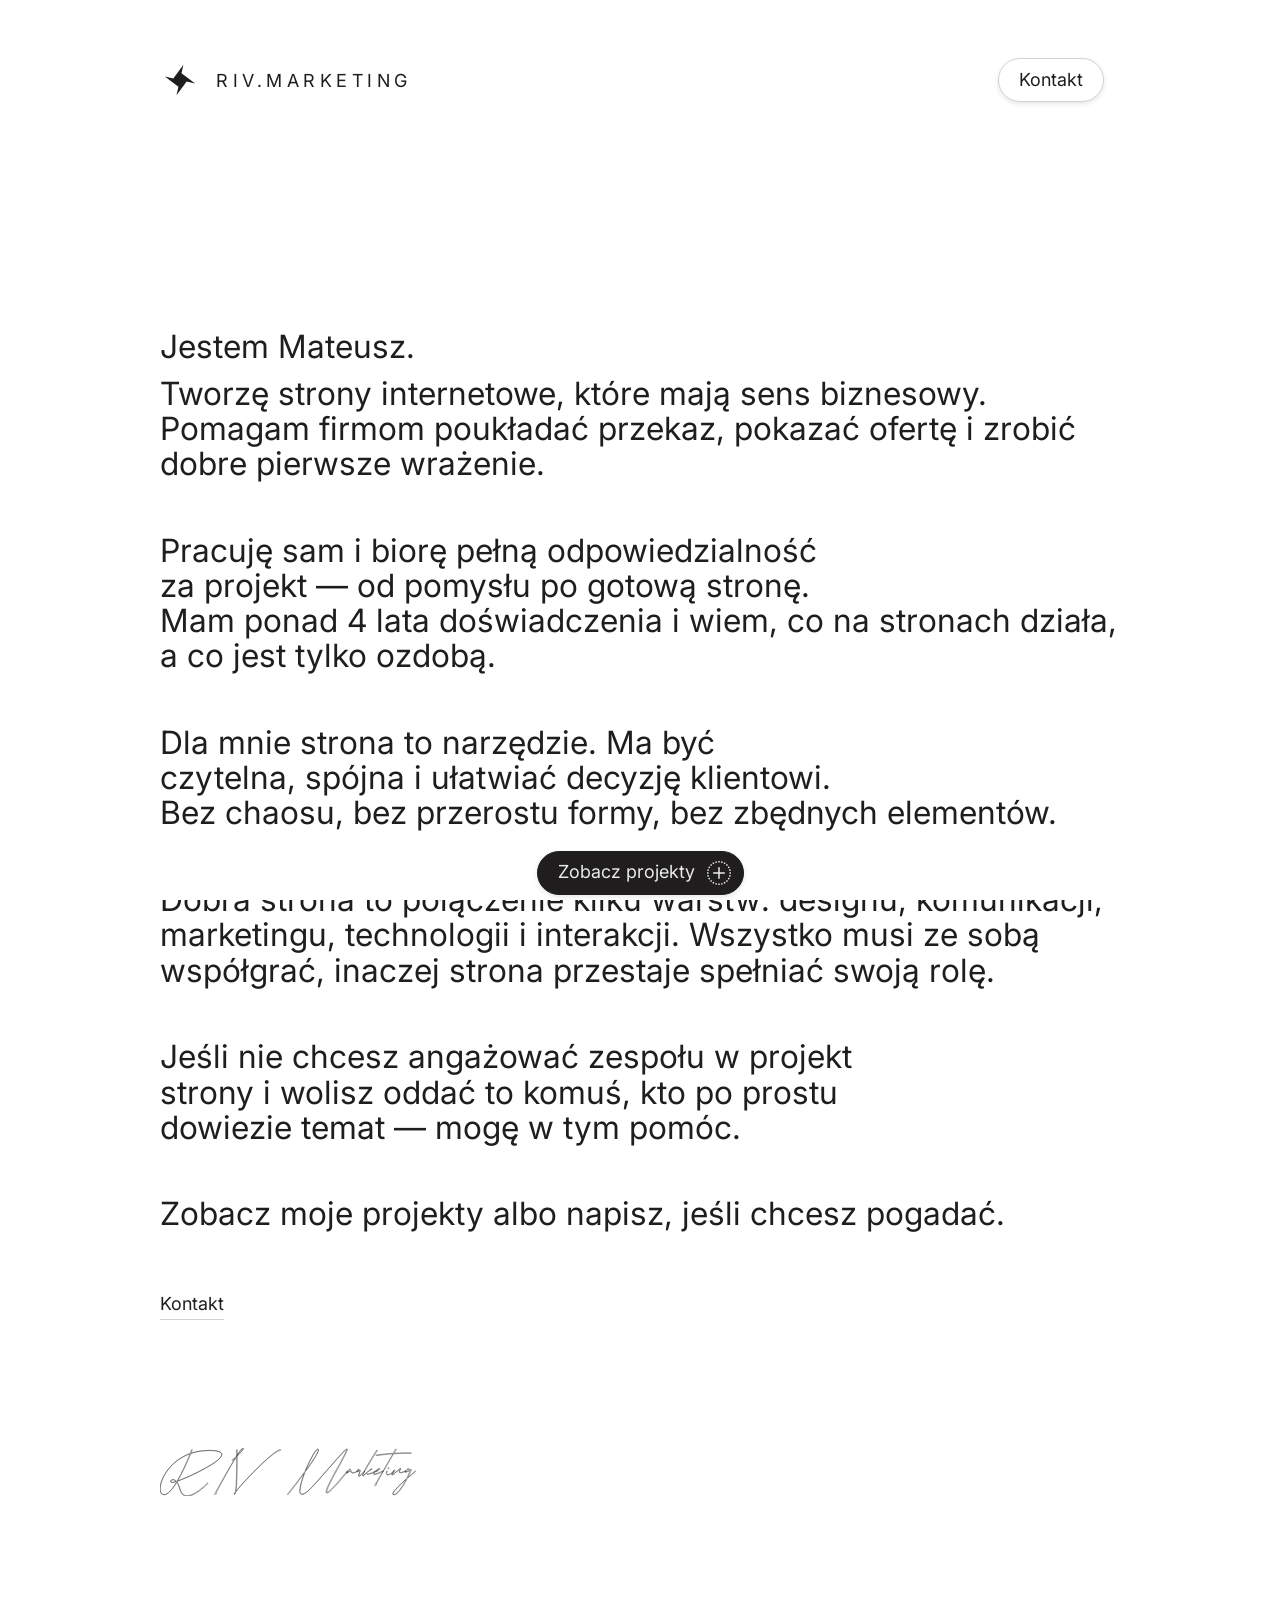
==== index.html @ 11739ca9 "Newriv strona" ====
<!DOCTYPE html><!--  This site was created in Webflow. https://webflow.com  --><!--  Last Published: Thu Jan 22 2026 13:01:47 GMT+0000 (Coordinated Universal Time)  -->
<html data-wf-page="696f571dfbae717b915a9d28" data-wf-site="696f571bfbae717b915a9ca7" lang="pl">
<head>
  <meta charset="utf-8">
  <title>Website Name</title>
  <meta content="Place website meta description here" name="description">
  <meta content="Website Name" property="og:title">
  <meta content="Place website meta description here" property="og:description">
  <meta content="Website Name" property="twitter:title">
  <meta content="Place website meta description here" property="twitter:description">
  <meta property="og:type" content="website">
  <meta content="summary_large_image" name="twitter:card">
  <meta content="width=device-width, initial-scale=1" name="viewport">
  <meta content="Webflow" name="generator">
  <link href="css/normalize.css" rel="stylesheet" type="text/css">
  <link href="css/webflow.css" rel="stylesheet" type="text/css">
  <link href="css/newriv.webflow.css" rel="stylesheet" type="text/css">
  <script type="text/javascript">!function(o,c){var n=c.documentElement,t=" w-mod-";n.className+=t+"js",("ontouchstart"in o||o.DocumentTouch&&c instanceof DocumentTouch)&&(n.className+=t+"touch")}(window,document);</script>
  <link href="images/favicon.png" rel="shortcut icon" type="image/x-icon">
  <link href="images/webclip.png" rel="apple-touch-icon">
  <style>
@font-face {
  font-family: 'Hagiburtonsignature';
  src: url('../fonts/HagiburtonSignature.woff2') format('woff2'),
  font-weight: 400;
  font-style: normal;
}
/* Now your override */
.font-signature {
  font-family: 'Hagiburtonsignature', Arial, sans-serif !important;
  font-size: 4rem !important;
  font-weight: 400 !important;
}
</style>
  <style>
/* === LOGO === */
.button_main_icon_logo {
  width: 0;
  overflow: hidden;
  margin-right: 0;
  opacity: 0;
  transform: translateX(0.5rem) rotate(0deg);
  pointer-events: none;
}
.button_main_icon_logo,
.button_main_icon_plus,
.button_main_icon_logo svg,
.button_main_icon_plus svg {
  pointer-events: none;
}
/* TABLET + MOBILE */
@media (max-width: 1024px) {
  .projects_meta {
    display: none;
  }
}
.projects_meta_desc {
  white-space: pre-line;
}
</style>
</head>
<body>
  <div class="page_wrap">
    <div class="u-position-fixed">
      <div class="w-embed">
        <style>
::before, ::after {
	box-sizing: border-box;
}
.w-embed:before, .w-embed:after,
.w-richtext:before, .w-richtext:after {
	content: unset;
}
html {
	background-color: var(--_theme---background);
}
button {
	background-color: unset;
	padding: unset;
	text-align: inherit;
}
button:not(:disabled) {
	cursor: pointer;
}
video {
	width: 100%;
	object-fit: cover;
}
svg {
	max-width: 100%;
}
@media (prefers-color-scheme: light) {
	option { color: black; }
}
img::selection {
	background: transparent;
}
/* Typography */
body {
	font-smoothing: antialiased;
	-webkit-font-smoothing: antialiased;
}
/* Clear Defaults */
a:not([class]) {
	text-decoration: underline;
}
h1,h2,h3,h4,h5,h6,p,blockquote,label {
	font-family: inherit;
	font-size: inherit;
	font-weight: inherit;
	line-height: inherit;
	letter-spacing: inherit;
	text-transform: inherit;
	text-wrap: inherit;
	margin-top: 0;
	margin-bottom: 0;
}
select:has(option[value=""]:checked) {
	color: color-mix(in lab, currentcolor 60%, transparent)
}
/* Selection Color */
::selection {
	background-color: var(--_theme---selection--background);
	color: var(--_theme---selection--text);
}
/* Margin Trim */
:is(.u-margin-trim,.w-richtext,.u-content-wrapper,[class*="u-container"],[class*="u-layout-column"]) > :not(:not(.w-condition-invisible,.u-cover-absolute,.u-ignore-trim) ~ :not(.w-condition-invisible,.u-cover-absolute,.u-ignore-trim)),
:is(.u-margin-trim,.w-richtext,.u-content-wrapper,[class*="u-container"],[class*="u-layout-column"]) > :not(:not(.w-condition-invisible,.u-cover-absolute,.u-ignore-trim) ~ :not(.w-condition-invisible,.u-cover-absolute,.u-ignore-trim)).u-display-contents > :first-child {
	margin-top: 0;
}
:is(.u-margin-trim,.w-richtext,.u-content-wrapper,[class*="u-container"],[class*="u-layout-column"]) > :not(:has(~ :not(.w-condition-invisible,.u-cover-absolute,.u-ignore-trim))),
:is(.u-margin-trim,.w-richtext,.u-content-wrapper,[class*="u-container"],[class*="u-layout-column"]) > :not(:has(~ :not(.w-condition-invisible,.u-cover-absolute,.u-ignore-trim))).u-display-contents > :last-child {
	margin-bottom: 0;
}
/* Line Height Trim */
:not(.u-text-trim-off) > :is(h1,h2,h3,h4,h5,h6,p):not(.u-text-trim-off,:has([class*="u-text-style-"]))::before,
[class*="u-text-style-"]:not(.u-text-trim-off,:has(h1,h2,h3,h4,h5,h6,p))::before {
	content: "";
	display: table;
	margin-bottom: calc(-0.5lh + var(--_text-style---trim-top));
}
:not(.u-text-trim-off) > :is(h1,h2,h3,h4,h5,h6,p):not(.u-text-trim-off,:has([class*="u-text-style-"]))::after,
[class*="u-text-style-"]:not(.u-text-trim-off,:has(h1,h2,h3,h4,h5,h6,p))::after {
	content: "";
	display: table;
	margin-bottom: calc(-0.5lh + var(--_text-style---trim-bottom));
}
/* Rich Text Links */
.w-richtext a {
	position: relative;
	z-index: 4;
}
/* Line Clamp */
[class*="u-line-clamp"]:not(.w-richtext),
[class*="u-line-clamp"].w-richtext > * {
	display: -webkit-box;
	-webkit-line-clamp: 1;
	-webkit-box-orient: vertical;
	overflow: hidden;
}
[class*="u-line-clamp"].w-richtext > :not(:first-child) { display: none; }
.u-line-clamp-2:not(.w-richtext), .u-line-clamp-2.w-richtext > * { -webkit-line-clamp: 2; }
.u-line-clamp-3:not(.w-richtext), .u-line-clamp-3.w-richtext > * { -webkit-line-clamp: 3; }
.u-line-clamp-4:not(.w-richtext), .u-line-clamp-4.w-richtext > * { -webkit-line-clamp: 4; }
/* Text Max Width */
.u-text > * {
	width: 100%;
	max-width: inherit !important;
  margin-inline: 0 !important;
	margin-top: 0 !important;
}
/* Background Slot Children */
.u-background-slot > * {
	position: absolute;
  top: 0;
  left: 0;
  width: 100%;
  height: 100%;
  aspect-ratio: unset !important;
}
/* Hide */
.u-hide-if-empty:empty,
.u-hide-if-empty:has(> *):not(:has(> :not(.w-condition-invisible))),
.u-hide-if-empty-cms:not(:has(.w-dyn-item)),
[class*="u-layout-column"]:empty {
	display: none !important;
}
/* Focus State */
a, button, :where([tabindex]), input {
	outline-offset: var(--focus--offset-outer);
}
a:focus-visible,
button:focus-visible,
[tabindex]:focus-visible,
input:focus-visible {
	outline-color: var(--_theme---text);
	outline-width: var(--focus--width);
	outline-style: solid;
}
/* Disabled */
[data-button]:has(button:disabled) {
	opacity: 0.5;
  pointer-events: none;
}
/* Global / Clickable Component */
.wf-design-mode .clickable_wrap { z-index: 0; }
.clickable_wrap a[href="#"] { display: none; }
.clickable_wrap a[href="#"] ~ button { display: block; }
/* Number Attributes */
[data-number="-1"]{--number: initial;}[data-number="0"]{--number: 0;}[data-number="1"]{--number:1}[data-number="2"]{--number:2}[data-number="3"]{--number:3}[data-number="4"]{--number:4}[data-number="5"]{--number:5}[data-number="6"]{--number:6}[data-number="7"]{--number:7}[data-number="8"]{--number:8}[data-number="9"]{--number:9}
[data-number="10"]{--number:10}[data-number="11"]{--number:11}[data-number="12"]{--number:12}[data-number="13"]{--number:13}[data-number="14"]{--number:14}[data-number="15"]{--number:15}[data-number="16"]{--number:16}[data-number="17"]{--number:17}[data-number="18"]{--number:18}[data-number="19"]{--number:19}
[data-number="20"]{--number:20}[data-number="21"]{--number:21}[data-number="22"]{--number:22}[data-number="23"]{--number:23}[data-number="24"]{--number:24}[data-number="25"]{--number:25}[data-number="26"]{--number:26}[data-number="27"]{--number:27}[data-number="28"]{--number:28}[data-number="29"]{--number:29}
[data-number="30"]{--number:30}[data-number="31"]{--number:31}[data-number="32"]{--number:32}[data-number="33"]{--number:33}[data-number="34"]{--number:34}[data-number="35"]{--number:35}[data-number="36"]{--number:36}[data-number="37"]{--number:37}[data-number="38"]{--number:38}[data-number="39"]{--number:39}
[data-number="40"]{--number:40}[data-number="41"]{--number:41}[data-number="42"]{--number:42}[data-number="43"]{--number:43}[data-number="44"]{--number:44}[data-number="45"]{--number:45}[data-number="46"]{--number:46}[data-number="47"]{--number:47}[data-number="48"]{--number:48}[data-number="49"]{--number:49}
[data-number="50"]{--number:50}[data-number="51"]{--number:51}[data-number="52"]{--number:52}[data-number="53"]{--number:53}[data-number="54"]{--number:54}[data-number="55"]{--number:55}[data-number="56"]{--number:56}[data-number="57"]{--number:57}[data-number="58"]{--number:58}[data-number="59"]{--number:59}
[data-number="60"]{--number:60}[data-number="61"]{--number:61}[data-number="62"]{--number:62}[data-number="63"]{--number:63}[data-number="64"]{--number:64}[data-number="65"]{--number:65}[data-number="66"]{--number:66}[data-number="67"]{--number:67}[data-number="68"]{--number:68}[data-number="69"]{--number:69}
[data-number="70"]{--number:70}[data-number="71"]{--number:71}[data-number="72"]{--number:72}[data-number="73"]{--number:73}[data-number="74"]{--number:74}[data-number="75"]{--number:75}[data-number="76"]{--number:76}[data-number="77"]{--number:77}[data-number="78"]{--number:78}[data-number="79"]{--number:79}
[data-number="80"]{--number:80}[data-number="81"]{--number:81}[data-number="82"]{--number:82}[data-number="83"]{--number:83}[data-number="84"]{--number:84}[data-number="85"]{--number:85}[data-number="86"]{--number:86}[data-number="87"]{--number:87}[data-number="88"]{--number:88}[data-number="89"]{--number:89}
[data-number="90"]{--number:90}[data-number="91"]{--number:91}[data-number="92"]{--number:92}[data-number="93"]{--number:93}[data-number="94"]{--number:94}[data-number="95"]{--number:95}[data-number="96"]{--number:96}[data-number="97"]{--number:97}[data-number="98"]{--number:98}[data-number="99"]{--number:99}[data-number="100"]{--number:100}
/* State Manager */
[data-state] { --_state---true: 1; --_state---false: 0; }
.is-active,
[data-state~="checked"]:is(:checked, :has(:checked)),
[data-state~="current"]:is(.w--current, :has(.w--current)),
[data-state~="open"]:is(.w--open, :has(.w--open)),
[data-state~="pressed"]:is([aria-pressed="true"], :has([aria-pressed="true"])),
[data-state~="expanded"]:is([aria-expanded="true"], :has([aria-expanded="true"])),
[data-state~="external"]:is([target="_blank"], :has([target="_blank"])) { 
	--_state---true: 0; --_state---false: 1;
}
.wf-design-mode [data-trigger~="preview"],
[data-trigger~="focus"]:is(:focus-visible, :has(:focus-visible)),
[data-trigger~="group"]:has([data-trigger~="focus-other"]:focus-visible, [data-trigger~="focus-other"] :focus-visible)
  [data-trigger~="focus-other"]:not(:focus-visible, :has(:focus-visible)) {
	--_trigger---on: 0; --_trigger---off: 1;
}
@media (hover: hover) {
	[data-trigger~="hover"]:hover,
  [data-trigger~="hover-if-clickable"]:has(.clickable_wrap:not(.w-condition-invisible)):hover,
	[data-trigger~="group"]:has([data-trigger~="hover-other"]:hover) [data-trigger~="hover-other"]:not(:hover) { 
		--_trigger---on: 0; --_trigger---off: 1;
	}
	[data-trigger~="hover-other"]:hover { --_trigger---on: 1 !important; --_trigger---off: 0 !important; }
}
@media (hover: none) {
  [data-trigger~="mobile"] { --_trigger---on: 0; --_trigger---off: 1; }
}
/* Slot Styler */
[data-slot] > .w-dyn-list,
[data-slot] > .w-dyn-list > *,
[data-slot] > .w-dyn-list > * > *,
[data-slot] > .u-display-contents > .w-dyn-list,
[data-slot] > .u-display-contents > .w-dyn-list > *,
[data-slot] > .u-display-contents > .w-dyn-list > * > *,
[data-slot] > .u-display-contents > .u-display-contents > .w-dyn-list,
[data-slot] > .u-display-contents > .u-display-contents > .w-dyn-list > *,
[data-slot] > .u-display-contents > .u-display-contents > .w-dyn-list > * > * {
  display: contents;
}
/* Layout Slot */
.u-layout-column-2:has(> :not(.u-image-wrapper,.u-video,.u-iframe-wapper,.u-overlay)) {
	aspect-ratio: auto;
  border-radius: 0;
  overflow: visible;
}
/* Responsive Styles */
[data-large-columns="1"] { display: flex; }
[data-large-columns="2"] { display: grid; --_column-count---value: 2; }
[data-large-columns="3"] { display: grid; --_column-count---value: 3; }
[data-large-columns="4"] { display: grid; --_column-count---value: 4; }
[data-large-columns="5"] { display: grid; --_column-count---value: 5; }
[data-large-columns="6"] { display: grid; --_column-count---value: 6; }
[data-large-columns="7"] { display: grid; --_column-count---value: 7; }
[data-large-columns="8"] { display: grid; --_column-count---value: 8; }
[data-large-columns="9"] { display: grid; --_column-count---value: 9; }
[data-large-columns="10"] { display: grid; --_column-count---value: 10; }
[data-large-columns="11"] { display: grid; --_column-count---value: 11; }
[data-large-columns="12"] { display: grid; --_column-count---value: 12; }
.slider_offset { --slide-count: var(--lg); --lg: 3; --md: var(--lg); --sm: var(--md); --xs: var(--sm); }
@container (width < 50em) {
  * {
    --_responsive---large: 0;
    --_responsive---medium: 1;
    --flex-medium: flex;
    --none-medium: none;
    --column-medium: column;
    --row-medium: row;
    --start-medium: start;
    --center-medium: center;
    --end-medium: end;
    --relative-medium: relative;
  }
  :not([data-wf--grid--variant*="auto"]) > [data-medium-columns="1"] { display: flex; }
  :not([data-wf--grid--variant*="auto"]) > [data-medium-columns="2"] { display: grid; --_column-count---value: 2; }
  :not([data-wf--grid--variant*="auto"]) > [data-medium-columns="3"] { display: grid; --_column-count---value: 3; }
  :not([data-wf--grid--variant*="auto"]) > [data-medium-columns="4"] { display: grid; --_column-count---value: 4; }
  :not([data-wf--grid--variant*="auto"]) > [data-medium-columns="5"] { display: grid; --_column-count---value: 5; }
  :not([data-wf--grid--variant*="auto"]) > [data-medium-columns="6"] { display: grid; --_column-count---value: 6; }
  :not([data-wf--grid--variant*="auto"]) > [data-medium-columns="7"] { display: grid; --_column-count---value: 7; }
  :not([data-wf--grid--variant*="auto"]) > [data-medium-columns="8"] { display: grid; --_column-count---value: 8; }
  :not([data-wf--grid--variant*="auto"]) > [data-medium-columns="9"] { display: grid; --_column-count---value: 9; }
  :not([data-wf--grid--variant*="auto"]) > [data-medium-columns="10"] { display: grid; --_column-count---value: 10; }
  :not([data-wf--grid--variant*="auto"]) > [data-medium-columns="11"] { display: grid; --_column-count---value: 11; }
  :not([data-wf--grid--variant*="auto"]) > [data-medium-columns="12"] { display: grid; --_column-count---value: 12; }
	.u-order-first-medium { order: -1; }
	.u-order-auto-medium { order: 0; }
	.u-order-last-medium { order: 1; }
	.u-display-contents-medium { display: contents; }
	.u-display-block-medium { display: block; }
	.u-display-grid-medium { display: grid; }
	.u-display-flex-medium { display: flex; }
	.u-display-none-medium { display: none; }
	.u-all-unset-medium { all: unset; }
	.slider_offset { --slide-count: var(--md); }
}
@container (width < 35em) {
  * {
    --_responsive---medium: 0;
    --_responsive---small: 1;
    --flex-small: flex;
    --none-small: none;
    --column-small: column;
    --row-small: row;
    --start-small: start;
    --center-small: center;
    --end-small: end;
		--relative-small: relative;
  }
  :not([data-wf--grid--variant*="auto"]) > [data-small-columns="1"] { display: flex; }
  :not([data-wf--grid--variant*="auto"]) > [data-small-columns="2"] { display: grid; --_column-count---value: 2; }
  :not([data-wf--grid--variant*="auto"]) > [data-small-columns="3"] { display: grid; --_column-count---value: 3; }
  :not([data-wf--grid--variant*="auto"]) > [data-small-columns="4"] { display: grid; --_column-count---value: 4; }
  :not([data-wf--grid--variant*="auto"]) > [data-small-columns="5"] { display: grid; --_column-count---value: 5; }
  :not([data-wf--grid--variant*="auto"]) > [data-small-columns="6"] { display: grid; --_column-count---value: 6; }
  :not([data-wf--grid--variant*="auto"]) > [data-small-columns="7"] { display: grid; --_column-count---value: 7; }
  :not([data-wf--grid--variant*="auto"]) > [data-small-columns="8"] { display: grid; --_column-count---value: 8; }
  :not([data-wf--grid--variant*="auto"]) > [data-small-columns="9"] { display: grid; --_column-count---value: 9; }
  :not([data-wf--grid--variant*="auto"]) > [data-small-columns="10"] { display: grid; --_column-count---value: 10; }
  :not([data-wf--grid--variant*="auto"]) > [data-small-columns="11"] { display: grid; --_column-count---value: 11; }
  :not([data-wf--grid--variant*="auto"]) > [data-small-columns="12"] { display: grid; --_column-count---value: 12; }
	.u-order-first-small { order: -1; }
	.u-order-auto-small { order: 0; }
	.u-order-last-small { order: 1; }
	.u-display-contents-small { display: contents; }
	.u-display-block-small { display: block; }
	.u-display-grid-small { display: grid; }
	.u-display-flex-small { display: flex; }
	.u-display-none-small { display: none; }
	.u-all-unset-small { all: unset; }
	.slider_offset { --slide-count: var(--sm); }
}
@container (width < 20em) {
  * {
    --_responsive---small: 0;
    --_responsive---xsmall: 1;
    --flex-xsmall: flex;
    --none-xsmall: none;
    --column-xsmall: column;
    --row-xsmall: row;
    --start-xsmall: start;
    --center-xsmall: center;
    --end-xsmall: end;
		--relative-xsmall: relative;
  }
  :not([data-wf--grid--variant*="auto"]) > [data-xsmall-columns="1"] { display: flex; }
  :not([data-wf--grid--variant*="auto"]) > [data-xsmall-columns="2"] { display: grid; --_column-count---value: 2; }
  :not([data-wf--grid--variant*="auto"]) > [data-xsmall-columns="3"] { display: grid; --_column-count---value: 3; }
  :not([data-wf--grid--variant*="auto"]) > [data-xsmall-columns="4"] { display: grid; --_column-count---value: 4; }
  :not([data-wf--grid--variant*="auto"]) > [data-xsmall-columns="5"] { display: grid; --_column-count---value: 5; }
  :not([data-wf--grid--variant*="auto"]) > [data-xsmall-columns="6"] { display: grid; --_column-count---value: 6; }
  :not([data-wf--grid--variant*="auto"]) > [data-xsmall-columns="7"] { display: grid; --_column-count---value: 7; }
  :not([data-wf--grid--variant*="auto"]) > [data-xsmall-columns="8"] { display: grid; --_column-count---value: 8; }
  :not([data-wf--grid--variant*="auto"]) > [data-xsmall-columns="9"] { display: grid; --_column-count---value: 9; }
  :not([data-wf--grid--variant*="auto"]) > [data-xsmall-columns="10"] { display: grid; --_column-count---value: 10; }
  :not([data-wf--grid--variant*="auto"]) > [data-xsmall-columns="11"] { display: grid; --_column-count---value: 11; }
  :not([data-wf--grid--variant*="auto"]) > [data-xsmall-columns="12"] { display: grid; --_column-count---value: 12; }
	.u-order-first-xsmall { order: -1; }
	.u-order-auto-xsmall { order: 0; }
	.u-order-last-xsmall { order: 1; }
	.u-display-contents-xsmall { display: contents; }
	.u-display-block-xsmall { display: block; }
	.u-display-grid-xsmall { display: grid; }
	.u-display-flex-xsmall { display: flex; }
	.u-display-none-xsmall { display: none; }
	.u-all-unset-xsmall { all: unset; }
	.slider_offset { --slide-count: var(--xs); }
}
</style>
      </div>
    </div>
    <div class="guide_wrap">
      <div class="w-embed">
        <style>
html.wf-design-mode .guide_wrap {
	display: block;
}
.guide_layout {
	counter-reset: gridguides;
}
.guide_layout > div::before {
  counter-increment: gridguides;
  content: counter(gridguides);
}
</style>
      </div>
      <div data-padding-bottom="none" data-padding-top="none" class="guide_contain u-container">
        <div class="guide_layout">
          <div class="guide_column"></div>
          <div class="guide_column"></div>
          <div class="guide_column"></div>
          <div class="guide_column"></div>
          <div class="guide_column"></div>
          <div class="guide_column"></div>
          <div class="guide_column"></div>
          <div class="guide_column"></div>
          <div class="guide_column"></div>
          <div class="guide_column"></div>
          <div class="guide_column"></div>
          <div class="guide_column"></div>
          <div class="guide_column"></div>
          <div class="guide_column"></div>
          <div class="guide_column"></div>
          <div class="guide_column"></div>
          <div class="guide_column"></div>
          <div class="guide_column"></div>
          <div class="guide_column"></div>
          <div class="guide_column"></div>
          <div class="guide_column"></div>
          <div class="guide_column"></div>
          <div class="guide_column"></div>
          <div class="guide_column"></div>
        </div>
      </div>
    </div>
    <div data-wf--nav--nav-position="default" class="nav_component">
      <div class="u-embed-css w-embed">
        <style>
:root {
	--nav--menu-open-duration: 400ms;
	--nav--menu-close-duration: 400ms;
	--nav--dropdown-open-duration: 400ms;
	--nav--dropdown-close-duration: 400ms;
}
body:has(.nav_component .w-nav-button.w--open):not(:has(.nav_desktop_wrap:not(.w-condition-invisible))) { overflow: hidden; }
/* on smaller screens */
@media (width < 65em) {
	/* disable scroll when mobile menu is open */
	body:has(.nav_component .w-nav-button.w--open) { overflow: hidden; }
}
/* on larger screens */
@container (min-width: 65em) {
	/* show desktop nav & dropdown backdrop */
	.nav_desktop_wrap, .nav_dropdown_backdrop { display: block; }
	/* hide mobile nav & mobile menu backdrop */
	.nav_desktop_wrap:not(.w-condition-invisible) ~ .nav_mobile_wrap, .nav_desktop_wrap:not(.w-condition-invisible) ~ .nav_menu_backdrop { display: none; }
}
/* dropdown list: initial state */
html:not(.wf-design-mode) .nav_dropdown_component > .w-dropdown-list {
	/* removes display none to enable css transitions */
	display: grid !important;
	grid-template-columns: minmax(0, 1fr);
	/* sets list to 0 height by default */
	grid-template-rows: 0fr;
	transition: grid-template-rows var(--nav--dropdown-close-duration);
	/* makes list content not focusable when closed */
	visibility: hidden;
	opacity: 0;
}
/* makes list content focusable when opened */
html:not(.wf-design-mode) .nav_dropdown_component > .w-dropdown-list.w--open {
	visibility: visible;
	opacity: 1;
}
/* sets list child to overflow hidden to enable css height transition */
.nav_dropdown_component > .w-dropdown-list > * {
	overflow: hidden;
}
/* set open state of dropdown list */
.nav_dropdown_component:has(> .w-dropdown-toggle[aria-expanded="true"]) > .w-dropdown-list {
	--nav--dropdown-close-duration: var(--nav--dropdown-open-duration);
	grid-template-rows: 1fr;
}
/* on desktop, delay dropdown opening if another dropdown is open */
.nav_desktop_wrap:has(.nav_dropdown_component > .w-dropdown-toggle.w--open[aria-expanded="false"]) .nav_dropdown_component:has(> .w--open[aria-expanded="true"]) > .w-dropdown-list {
	transition-delay: var(--nav--dropdown-close-duration);
}
/* reveal dropdown backdrop when dropdown open */
.nav_dropdown_backdrop {
	transition: opacity var(--nav--dropdown-close-duration);
}
body:has(.nav_dropdown_component > [aria-expanded="true"]) .nav_dropdown_backdrop {
	opacity: 1;
}
/* reveal mobile menu backdrop on menu open */
.nav_menu_backdrop {
	transition: opacity var(--nav--menu-close-duration);
}
.nav_component:has(.w-nav-button.w--open) .nav_menu_backdrop {
	opacity: 1;
}
/* menu animations */
@keyframes menuOpen {
 from { clip-path: polygon(0 0, 100% 0, 100% 0, 0 0); }
 to { clip-path: polygon(0 0, 100% 0, 100% 100%, 0 100%); }
}
@keyframes menuClose {
 from { clip-path: polygon(0 0, 100% 0, 100% 100%, 0 100%); }
 to { clip-path: polygon(0 0, 100% 0, 100% 0, 0 0); }
}
/* menu open */
.nav_component:has(.w-nav-button.w--open) .w-nav-menu {
	animation: menuOpen var(--nav--menu-open-duration) ease-in-out forwards;
}
/* menu close */
.nav_component:has(.w-nav-button:not(.w--open)) .w-nav-menu {
	animation: menuClose var(--nav--menu-close-duration) ease-in-out forwards;
}
/* position overflow to top of screen */
.nav_component .w-nav-overlay {
 top: 0;
 min-height: 100vh;
}
/* open dropdown on mobile */
.nav_mobile_wrap [data-open-on-mobile] > .w-dropdown-toggle {
	display: none;
}
.nav_mobile_wrap [data-open-on-mobile] > .w-dropdown-list {
	visibility: visible !important;
	opacity: 1 !important;
	display: block !important;
	grid-template-rows: 1fr !important;
}
/* nav banner */
html:has(.nav_banner_wrap:not(.w-condition-invisible)):not(.hide-nav-banner) {
	--nav--height-total: calc(var(--nav--banner-height) + var(--nav--height) + var(--nav--spacing-outer-vertical));
}
.hide-nav-banner .nav_banner_wrap {
	display: none;
}
.wf-design-mode .nav_mobile_menu_wrap {
	width: 100%;
}
</style>
      </div>
      <a href="#main" class="nav_skip_wrap w-inline-block">
        <div class="nav_skip_text u-text-style-small">Skip to main content</div>
      </a>
      <header class="nav_desktop_wrap">
        <div class="nav_desktop_contain">
          <div class="nav_desktop_layout">
            <a href="#" aria-label="Powrót" class="nav_logo_link w-inline-block"><svg data-w-id="e863807f-f4c3-430c-9f51-9e058714aac3" xmlns="http://www.w3.org/2000/svg" width="100%" viewbox="0 0 184 184" fill="none" class="nav_logo_svg">
                <path d="M75.9236 161.592L84.8594 122.528L22.1583 75.9235L61.222 84.8594L107.82 22.1566L98.8837 61.2203L161.594 107.82L122.53 98.8837L75.9236 161.592Z" fill="currentColor"></path>
              </svg>
              <div class="logo_text">RIV.MARKETING</div>
            </a>
            <nav aria-label="Main" data-wf--menu--variant="desktop" class="nav_links_component w-variant-23049969-09ac-2789-520b-3c6ae895bbc6">
              <ul role="list" class="nav_actions_wrap w-variant-23049969-09ac-2789-520b-3c6ae895bbc6 w-list-unstyled">
                <li class="nav_buttons_item is-main w-variant-23049969-09ac-2789-520b-3c6ae895bbc6">
                  <div data-wf--button-main--variant="secondary" data-modal-trigger="modal-2" class="button_main_wrap" data-button=" " data-trigger="hover focus">
                    <div class="clickable_wrap u-cover-absolute">
                      <a target="" href="#" class="clickable_link w-inline-block"><span class="clickable_text u-sr-only">Kontakt</span></a><button type="button" class="clickable_btn"><span class="clickable_text u-sr-only">Kontakt</span></button>
                    </div>
                    <div class="button_main_element w-variant-e85564cd-af30-a478-692b-71732aefb3ab">
                      <div aria-hidden="true" class="button_main_text u-text-style-main">Kontakt</div>
                      <div class="button_main_icon u-hide-if-empty"></div>
                      <div class="button_main_line"></div>
                    </div>
                  </div>
                </li>
              </ul>
            </nav>
          </div>
        </div>
      </header>
      <div data-animation="default" data-collapse="all" data-duration="400" data-easing="ease" data-easing2="ease" role="banner" class="nav_mobile_wrap w-nav">
        <div class="nav_mobile_contain">
          <div class="nav_mobile_layout">
            <a href="#" aria-label="Powrót" class="nav_logo_link w-inline-block"><svg data-w-id="937d3a45-4bfb-2e18-47a1-12429ad0d137" xmlns="http://www.w3.org/2000/svg" width="100%" viewbox="0 0 184 184" fill="none" class="nav_logo_svg">
                <path d="M75.9236 161.592L84.8594 122.528L22.1583 75.9235L61.222 84.8594L107.82 22.1566L98.8837 61.2203L161.594 107.82L122.53 98.8837L75.9236 161.592Z" fill="currentColor"></path>
              </svg>
              <div class="logo_text">RIV.MARKETING</div>
            </a>
          </div>
        </div>
      </div>
      <div class="nav_dropdown_backdrop"></div>
      <div class="nav_menu_backdrop"></div>
      <div class="u-embed-js w-embed w-script">
        <script>
if (sessionStorage.getItem("hide-nav-banner") === "true") {
  document.documentElement.classList.add("hide-nav-banner");
}
document.addEventListener("DOMContentLoaded", function () {
  document.querySelectorAll(".nav_banner_close_wrap").forEach((button) => {
    button.addEventListener("click", function () {
      sessionStorage.setItem("hide-nav-banner", "true");
      document.documentElement.classList.add("hide-nav-banner");
    });
  });
  document.querySelectorAll(".nav_skip_wrap").forEach(function (link) {
    const target = document.querySelector("main");
    if (!target) return;
    link.addEventListener("click", function () {
      target.setAttribute("tabindex", "-1");
      target.focus();
    });
  });
});
</script>
      </div>
    </div>
    <main id="main" class="page_main">
      <div class="nav_bottom_wrap">
        <div class="nav_bottom_contain u-container">
          <div class="u-button-wrapper" style="">
            <div class="u-display-contents">
              <div data-wf--button---modal--variant="primary" data-modal-trigger="modal-1" class="button_main_wrap" data-button=" " data-trigger="hover focus">
                <div class="clickable_wrap u-cover-absolute">
                  <a target="" href="#" class="clickable_link w-inline-block"><span class="clickable_text u-sr-only">Zobacz projekty</span></a><button type="button" class="clickable_btn"><span class="clickable_text u-sr-only">Zobacz projekty</span></button>
                </div>
                <div data-project-button="container" data-toggle-button="" class="button_main_element">
                  <div class="button_main_icon_logo"><svg xmlns="http://www.w3.org/2000/svg" width="100%" viewbox="0 0 32 32" fill="none" class="u-svg">
                      <path d="M12.5963 31.7619L14.5955 23.0227L0.568042 12.5963L9.30731 14.5955L19.7321 0.567685L17.733 9.30696L31.7623 19.7321L23.0231 17.733L12.5963 31.7619Z" fill="currentColor"></path>
                    </svg></div>
                  <div data-default-text="Zamknij projekty" aria-hidden="true" data-project-button="" class="button_main_text u-text-style-main">Zobacz projekty</div>
                  <div class="button_main_icon_plus u-hide-if-empty"><svg xmlns="http://www.w3.org/2000/svg" width="100%" viewbox="0 0 800 800" fill="none" class="u-svg">
                      <g clip-path="url(#clip0_2391_729)">
                        <path d="M399.994 0C391.194 0 382.494 0.3 373.844 0.85L377.044 50.75C392.328 49.7622 407.66 49.7622 422.944 50.75L426.144 0.85C417.438 0.285561 408.717 0.0020806 399.994 0ZM321.994 7.6C304.694 11.05 287.794 15.6 271.394 21.1L287.444 68.5C301.794 63.6 316.544 59.65 331.644 56.65L321.994 7.65V7.6ZM528.594 21.15C512.059 15.5442 495.172 11.0344 478.044 7.65L468.344 56.65C483.444 59.65 498.194 63.65 512.544 68.5L528.594 21.15ZM622.244 67.4C607.732 57.6872 592.599 48.9352 576.944 41.2L554.794 86C568.544 92.8 581.794 100.5 594.444 108.95L622.244 67.4ZM222.994 41.2C207.294 48.95 192.194 57.7 177.744 67.4L205.544 108.9C218.252 100.418 231.496 92.7685 245.194 86L222.994 41.2ZM136.244 99.25C123.144 110.75 110.744 123.15 99.2437 136.25L136.844 169.25C146.944 157.75 157.744 146.95 169.244 136.85L136.244 99.25ZM700.744 136.25C689.225 123.128 676.866 110.769 663.744 99.25L630.744 136.85C642.244 146.95 653.094 157.75 663.144 169.25L700.744 136.25ZM758.794 223C751.059 207.36 742.307 192.244 732.594 177.75L691.094 205.55C699.544 218.2 707.194 231.45 713.994 245.2L758.794 223ZM67.3937 177.75C57.6937 192.2 48.8938 207.3 41.1938 223.05L85.9937 245.2C92.7937 231.45 100.494 218.2 108.944 205.55L67.3937 177.75ZM21.1438 271.4C15.5378 287.935 11.028 304.822 7.64375 321.95L56.6437 331.65C59.6437 316.55 63.6437 301.8 68.4937 287.45L21.1438 271.4ZM792.394 322C789.012 304.855 784.502 287.951 778.894 271.4L731.494 287.45C736.394 301.8 740.344 316.55 743.344 331.65L792.344 321.95L792.394 322ZM0.84375 373.85C-0.28125 391.265 -0.28125 408.735 0.84375 426.15L50.7437 422.95C49.756 407.666 49.756 392.334 50.7437 377.05L0.84375 373.85ZM799.994 400C799.992 391.276 799.709 382.555 799.144 373.85L749.244 377.05C750.232 392.334 750.232 407.666 749.244 422.95L799.144 426.15C799.709 417.445 799.992 408.724 799.994 400ZM7.59375 478C11.0437 495.3 15.5938 512.2 21.0938 528.6L68.4937 512.55C63.5761 498.093 59.6175 483.328 56.6437 468.35L7.64375 478.05L7.59375 478ZM778.844 528.6C784.444 512.2 788.944 495.3 792.344 478.05L743.344 468.35C740.344 483.45 736.344 498.2 731.494 512.55L778.844 528.6ZM41.1938 577C48.9308 592.639 57.6829 607.754 67.3937 622.25L108.894 594.45C100.403 581.747 92.7533 568.502 85.9937 554.8L41.1938 576.95V577ZM732.594 622.25C742.294 607.8 751.094 592.7 758.794 576.95L713.994 554.8C707.194 568.55 699.494 581.8 691.044 594.45L732.594 622.25ZM99.2437 663.75C110.744 676.85 123.144 689.25 136.244 700.75L169.244 663.15C157.752 653.064 146.929 642.242 136.844 630.75L99.2437 663.75ZM663.744 700.75C676.844 689.25 689.244 676.85 700.744 663.75L663.144 630.75C653.094 642.25 642.244 653.1 630.744 663.15L663.744 700.75ZM576.994 758.8C592.694 751.05 607.794 742.3 622.244 732.6L594.444 691.1C581.736 699.582 568.491 707.232 554.794 714L576.944 758.8H576.994ZM177.744 732.6C192.194 742.3 207.294 751.1 223.044 758.8L245.194 714C231.49 707.224 218.245 699.558 205.544 691.05L177.744 732.6ZM271.394 778.85C287.794 784.45 304.694 788.95 321.944 792.35L331.644 743.35C316.666 740.375 301.901 736.416 287.444 731.5L271.394 778.85ZM477.994 792.4C495.139 789.018 512.042 784.508 528.594 778.9L512.544 731.5C498.087 736.416 483.321 740.375 468.344 743.35L478.044 792.35L477.994 792.4ZM373.844 799.15C391.259 800.277 408.729 800.277 426.144 799.15L422.944 749.25C407.66 750.239 392.328 750.239 377.044 749.25L373.844 799.15ZM424.994 225C424.994 218.37 422.36 212.011 417.671 207.322C412.983 202.634 406.624 200 399.994 200C393.363 200 387.004 202.634 382.316 207.322C377.628 212.011 374.994 218.37 374.994 225V375H224.994C218.363 375 212.004 377.634 207.316 382.322C202.628 387.011 199.994 393.37 199.994 400C199.994 406.63 202.628 412.989 207.316 417.678C212.004 422.366 218.363 425 224.994 425H374.994V575C374.994 581.63 377.628 587.989 382.316 592.678C387.004 597.366 393.363 600 399.994 600C406.624 600 412.983 597.366 417.671 592.678C422.36 587.989 424.994 581.63 424.994 575V425H574.994C581.624 425 587.983 422.366 592.671 417.678C597.36 412.989 599.994 406.63 599.994 400C599.994 393.37 597.36 387.011 592.671 382.322C587.983 377.634 581.624 375 574.994 375H424.994V225Z" fill="currentColor"></path>
                      </g>
                    </svg></div>
                  <div class="button_main_line"></div>
                </div>
              </div>
            </div>
          </div>
        </div>
      </div>
      <section data-wf--section--variant="inherit" class="u-section" style="">
        <div data-wf--spacer--variant="page-top" class="u-section-spacer w-variant-e359d2da-de19-6775-b122-3e06f925f39e u-ignore-trim"></div>
        <div class="u-container  ">
          <div data-wf--layout--variant="stack" class="u-layout-wrapper" data-project-id="">
            <div class="u-layout">
              <div class="u-layout-column-1  ">
                <div data-number="49" data-wf--typography-paragraph--variant="h4" class="u-text w-variant-93e8af18-8413-e3ac-0442-72629401a3db u-rich-text w-richtext u-margin-bottom-8">
                  <p>Jestem Mateusz.</p>
                  <p>Tworzę strony internetowe, które mają sens biznesowy.<br>Pomagam firmom poukładać przekaz, pokazać ofertę i zrobić dobre pierwsze wrażenie.</p>
                </div>
                <div data-number="49" data-wf--typography-paragraph--variant="h4" class="u-text w-variant-93e8af18-8413-e3ac-0442-72629401a3db u-rich-text w-richtext u-margin-bottom-8">
                  <p>Pracuję sam i biorę pełną odpowiedzialność za projekt — od pomysłu po gotową stronę.<br>Mam ponad 4 lata doświadczenia i wiem, co na stronach działa, a co jest tylko ozdobą.</p>
                </div>
                <div data-number="49" data-wf--typography-paragraph--variant="h4" class="u-text w-variant-93e8af18-8413-e3ac-0442-72629401a3db u-rich-text w-richtext u-margin-bottom-8">
                  <p>Dla mnie strona to narzędzie. Ma być czytelna, spójna i ułatwiać decyzję klientowi.<br>Bez chaosu, bez przerostu formy, bez zbędnych elementów.</p>
                </div>
                <div data-number="49" data-wf--typography-paragraph--variant="h4" class="u-text w-variant-93e8af18-8413-e3ac-0442-72629401a3db u-rich-text w-richtext u-margin-bottom-8">
                  <p>Dobra strona to połączenie kilku warstw: designu, komunikacji, marketingu, technologii i interakcji. Wszystko musi ze sobą współgrać, inaczej strona przestaje spełniać swoją rolę.</p>
                </div>
                <div data-number="49" data-wf--typography-paragraph--variant="h4" class="u-text w-variant-93e8af18-8413-e3ac-0442-72629401a3db u-rich-text w-richtext u-margin-bottom-8">
                  <p>Jeśli nie chcesz angażować zespołu w projekt strony i wolisz oddać to komuś, kto po prostu dowiezie temat — mogę w tym pomóc.</p>
                </div>
                <div data-number="49" data-wf--typography-paragraph--variant="h4" class="u-text w-variant-93e8af18-8413-e3ac-0442-72629401a3db u-rich-text w-richtext u-margin-bottom-8">
                  <p>Zobacz moje projekty albo napisz, jeśli chcesz pogadać.</p>
                </div>
              </div>
              <div class="u-layout-column-2  ">
                <div class="u-button-wrapper" style="">
                  <div class="u-display-contents">
                    <div data-wf--button-main--variant="link" data-modal-trigger="modal-2" class="button_main_wrap w-variant-625d5df4-ad91-f7dc-9e2f-2e69f3fd7400" data-button=" " data-trigger="hover focus">
                      <div class="clickable_wrap u-cover-absolute">
                        <a target="" href="#" class="clickable_link w-inline-block"><span class="clickable_text u-sr-only">Kontakt</span></a><button type="button" class="clickable_btn"><span class="clickable_text u-sr-only">Kontakt</span></button>
                      </div>
                      <div class="button_main_element w-variant-625d5df4-ad91-f7dc-9e2f-2e69f3fd7400">
                        <div aria-hidden="true" class="button_main_text u-text-style-main">Kontakt</div>
                        <div class="button_main_icon u-hide-if-empty"></div>
                        <div class="button_main_line w-variant-625d5df4-ad91-f7dc-9e2f-2e69f3fd7400"></div>
                      </div>
                    </div>
                  </div>
                </div>
              </div>
            </div>
          </div>
          <div data-wf--layout--variant="stack" class="u-layout-wrapper u-margin-top-8" data-project-id="">
            <div class="u-layout">
              <div class="u-layout-column-1 u-padding-bottom-4">
                <div class="riv-signature w-embed w-script"><svg id="signature-svg" width="current" height="current" viewbox="0 0 1442 273" fill="none" xmlns="http://www.w3.org/2000/svg">
                    <path d="M1317.77 264.021C1313.53 263.729 1310.74 262.996 1310.6 258.748C1310.6 256.844 1311.33 255.086 1311.91 253.621C1314.11 248.348 1318.21 243.367 1321.58 239.266C1330.81 228.133 1342.53 216.268 1353.22 206.16C1370.21 189.168 1371.39 188.729 1388.23 173.201C1396 157.967 1403.17 142.439 1410.06 126.619C1403.91 129.549 1397.46 132.625 1390.58 135.115C1387.5 136.434 1385.6 136.727 1382.67 136.873C1381.64 136.873 1379.88 135.994 1379.88 134.676C1379.88 134.09 1380.03 133.504 1380.18 133.211C1381.05 130.574 1382.81 128.963 1384.28 127.352C1388.38 122.664 1393.36 117.391 1400.1 116.512C1403.61 116.512 1406.25 119.441 1407.71 122.664C1408.01 123.104 1408.01 122.811 1408.01 123.396C1409.77 122.371 1411.52 121.346 1413.28 120.174C1413.72 120.174 1414.01 119.881 1414.45 119.881C1415.48 119.881 1416.65 121.053 1416.65 122.078C1416.65 122.371 1416.65 122.664 1416.5 122.957C1410.06 137.459 1403.32 151.814 1396.14 166.023C1409.91 153.572 1423.68 141.268 1437.6 128.963C1438.04 128.67 1438.48 128.523 1438.92 128.523C1440.09 128.523 1441.26 129.549 1441.26 130.721C1441.26 131.307 1440.97 131.893 1440.53 132.332C1440.53 132.332 1409.62 156.941 1393.51 171.297C1381.2 195.027 1366.11 222.127 1349.12 242.488C1344.14 248.348 1338.87 254.061 1332.42 258.455C1327.88 261.531 1323.19 264.021 1317.77 264.021ZM1382.67 134.822C1388.53 134.09 1397.61 129.402 1404.2 125.594C1403.61 125.008 1403.32 124.568 1403.32 123.543V123.104C1403.32 120.76 1401.86 118.709 1399.37 118.709C1391.75 118.709 1382.08 132.625 1382.08 134.676L1382.67 134.822ZM1317.48 261.824C1322.31 261.824 1326.56 259.627 1330.96 256.404C1336.82 252.01 1342.09 246.443 1346.78 240.584C1361.87 221.98 1374.02 200.447 1385.74 178.035C1369.48 191.951 1368.9 192.977 1353.96 206.893C1342.68 218.172 1333.01 227.693 1322.75 240.291C1318.95 244.979 1315.87 249.52 1313.67 254.354C1313.09 255.672 1312.5 257.137 1312.5 258.455C1312.79 260.506 1313.23 261.531 1315.87 261.678L1317.48 261.824Z" fill="black"></path>
                    <path d="M1308.25 152.4H1307.52C1307.23 152.4 1306.93 152.4 1306.49 152.254C1305.62 151.668 1305.62 150.789 1305.62 150.35C1306.05 146.248 1308.11 143.611 1309.86 140.242C1313.09 134.822 1316.46 129.549 1319.82 124.129C1320.12 123.543 1320.85 123.104 1321.58 123.104C1322.75 123.104 1323.93 124.129 1323.93 125.447L1323.63 126.619L1323.34 126.766C1319.38 131.16 1315.14 136.873 1312.06 141.561C1310.16 144.344 1307.37 148.445 1307.37 150.496V150.789H1307.81C1308.11 150.643 1308.54 150.496 1308.84 150.496C1310.16 149.91 1311.47 149.031 1312.79 148.152C1322.61 141.707 1331.98 132.625 1341.8 124.568C1349.41 118.123 1345.31 121.053 1352.78 115.633C1354.1 115.047 1353.37 115.193 1355.13 114.754C1355.71 114.754 1355.86 115.047 1356.15 116.072C1356.01 117.098 1356.01 117.391 1355.71 118.123C1353.22 124.715 1348.97 130.135 1348.97 134.383C1349.12 136.873 1350.88 137.752 1353.96 137.752C1363.33 137.166 1372.71 133.064 1381.49 128.67L1382.37 128.377C1383.98 128.377 1384.28 129.256 1384.72 130.721C1384.72 131.746 1383.25 132.771 1383.25 132.771C1374.9 135.848 1365.53 139.656 1355.57 140.096C1353.96 140.096 1352.2 140.096 1350.44 139.51C1347.51 138.045 1347.07 137.166 1346.92 134.529C1346.92 131.453 1348.68 128.377 1350.15 125.887C1351.9 122.811 1353.66 120.174 1354.69 116.658V116.219C1350.59 118.27 1346.78 121.785 1342.53 125.301C1328.61 137.166 1335.21 131.6 1321 143.465C1318.51 145.516 1316.16 147.566 1313.53 149.324C1312.35 150.35 1311.04 151.229 1309.42 151.961L1308.25 152.4Z" fill="black"></path>
                    <path d="M1283.94 152.107C1280.42 152.107 1277.78 150.789 1276.32 147.127C1275.15 144.344 1275 141.414 1275 138.631C1275 135.701 1275.29 133.064 1275.73 130.135C1276.03 129.109 1277.05 128.23 1278.08 128.23C1279.39 128.23 1280.27 129.402 1280.27 130.574L1280.13 131.307C1278.22 135.701 1278.08 137.752 1277.78 142.439C1277.78 145.076 1278.37 147.566 1280.27 149.178C1281.15 149.91 1282.32 150.203 1283.5 150.35C1290.23 150.35 1298.29 144.783 1304.3 139.949C1308.54 136.727 1312.5 132.918 1316.31 129.109C1316.75 128.523 1317.33 128.377 1317.92 128.377C1319.09 128.377 1320.12 129.402 1320.12 130.721C1320.12 131.453 1319.82 131.746 1319.09 132.479C1310.74 138.338 1301.37 145.955 1291.55 150.203C1289.21 151.229 1286.72 152.107 1283.94 152.107ZM1284.96 117.098C1283.79 117.098 1282.76 116.072 1282.76 114.9C1282.76 113.729 1283.79 112.703 1284.96 112.703C1286.43 112.703 1286.87 112.117 1286.87 111.971C1287.16 111.092 1287.89 110.506 1288.92 110.506C1290.38 110.799 1291.26 111.238 1291.26 112.85C1290.97 114.607 1289.65 117.098 1284.96 117.098Z" fill="black"></path>
                    <path d="M1211.57 212.459C1210.25 212.459 1209.38 211.434 1209.38 210.262C1209.38 209.822 1209.52 209.383 1209.67 209.09C1230.03 176.717 1250.24 141.414 1269.14 108.016C1291.41 69.1973 1288.62 74.7637 1311.91 32.7227C1282.03 35.0664 1247.75 38.582 1218.75 43.2695H1218.31C1217.14 43.2695 1216.26 42.3906 1216.11 41.0723C1216.11 40.0469 1216.85 39.0215 1218.02 38.875C1248.34 34.4805 1283.5 31.5508 1313.53 29.793C1318.07 21.8828 1322.46 13.9727 1326.86 6.0625C1327.29 5.33008 1328.17 4.89062 1328.91 4.89062C1330.37 5.33008 1331.1 5.62305 1331.1 7.23438L1330.81 8.25977L1318.07 29.6465C1345.61 28.1816 1357.18 28.0352 1384.42 27.5957C1394.82 27.5957 1405.37 27.8887 1415.77 28.0352C1416.06 28.0352 1416.21 28.1816 1416.21 28.4746C1416.21 28.7676 1416.06 29.0605 1415.77 29.0605C1383.84 29.0605 1351.32 29.6465 1316.89 32.4297H1316.31C1277.34 98.3477 1277.49 97.4688 1241.89 160.018C1233.54 174.666 1225.2 189.461 1217.29 204.402L1218.02 204.256C1219.48 204.256 1219.92 204.842 1220.21 206.307C1220.21 207.186 1219.78 207.918 1219.04 208.357L1212.74 212.166C1212.3 212.166 1212.01 212.459 1211.57 212.459Z" fill="black"></path>
                    <path d="M1207.76 149.764C1207.03 149.764 1206.3 149.617 1205.42 149.471C1204.69 149.324 1203.66 148.885 1202.93 148.006C1202.34 147.273 1202.2 146.395 1202.2 145.809C1202.49 142.439 1203.96 141.268 1205.42 139.07C1211.72 131.014 1220.36 122.664 1229.74 117.83C1231.93 116.365 1233.4 115.779 1236.47 115.779C1237.06 116.072 1237.65 116.805 1237.65 117.391C1236.91 120.76 1234.42 121.785 1231.93 124.422C1228.71 127.205 1225.49 129.695 1221.68 131.014C1220.8 131.307 1219.92 131.6 1219.19 131.6C1218.46 131.6 1216.99 131.307 1216.99 130.721C1217.14 130.428 1217.29 130.281 1217.58 130.281L1218.9 130.428C1225.05 130.428 1233.98 121.346 1236.04 117.391C1234.42 117.391 1232.67 118.416 1230.62 119.441C1221.83 124.275 1213.92 132.625 1207.62 140.682C1206.3 142.732 1205.13 144.637 1205.13 145.809C1205.13 146.395 1205.57 146.688 1207.76 146.688C1208.94 146.688 1210.25 146.395 1211.43 146.248C1216.55 145.223 1221.53 143.318 1226.51 141.561C1236.33 137.752 1246.14 133.357 1255.66 128.67L1256.4 128.523C1258.15 128.523 1258.45 129.256 1258.74 130.721C1258.74 131.6 1258.3 132.332 1257.57 132.771C1247.75 137.166 1237.79 141.268 1227.69 144.93C1222.56 146.688 1217.43 148.299 1212.01 149.324C1210.69 149.471 1209.23 149.764 1207.76 149.764Z" fill="black"></path>
                    <path d="M1143.31 157.967C1141.55 157.527 1141.11 156.941 1140.82 155.77C1140.82 151.668 1141.7 149.617 1143.16 146.395C1147.12 136.434 1152.39 126.766 1156.93 118.416C1176.12 82.9668 1200.15 44.1484 1220.8 11.6289C1221.24 10.8965 1221.97 10.6035 1222.71 10.6035C1224.02 10.6035 1224.9 11.6289 1224.9 12.8008C1224.9 13.3867 1224.61 13.6797 1224.61 14.1191C1202.93 47.6641 1180.08 83.9922 1159.57 119.881C1154.74 128.523 1149.32 138.338 1145.51 147.273C1144.34 150.643 1143.31 152.4 1143.31 155.477C1144.92 155.477 1148.44 152.547 1150.78 150.789C1155.47 146.834 1156.79 145.369 1161.33 141.414C1161.77 140.242 1162.35 139.217 1163.09 138.338C1166.46 134.236 1170.7 131.6 1175.1 129.256C1181.1 124.129 1185.64 120.32 1192.97 116.219L1194.14 115.926C1194.87 116.072 1195.31 116.658 1195.31 116.951C1195.02 118.123 1194.58 118.123 1194.14 118.855C1187.26 125.74 1178.91 128.963 1172.61 133.357C1172.17 133.797 1171.58 134.09 1171.14 134.383C1167.04 138.045 1168.65 135.994 1165.14 139.949C1164.4 140.975 1163.67 142.293 1163.67 143.318C1163.82 145.516 1166.31 145.955 1169.24 145.955C1171.44 145.955 1173.78 145.516 1175.98 145.076C1188.28 142.586 1201.9 135.555 1213.18 128.816C1213.48 128.67 1213.92 128.523 1214.36 128.523C1215.97 128.523 1216.11 129.109 1216.55 130.721C1216.55 131.6 1216.26 132.625 1215.38 132.625C1203.08 139.363 1190.04 145.516 1176.56 148.152C1174.37 148.592 1172.17 148.885 1169.82 148.885C1166.02 148.885 1160.89 147.859 1160.89 143.318C1160.45 143.904 1159.86 144.344 1159.28 144.783C1155.47 148.299 1152.25 152.254 1148 155.623C1146.83 156.502 1145.8 156.795 1144.34 157.82L1143.31 157.967ZM1185.35 123.25L1189.31 120.467C1187.84 121.346 1186.52 122.225 1185.35 123.25Z" fill="black"></path>
                    <path d="M1121.04 160.018C1120.17 160.018 1118.85 159.139 1118.55 158.26C1118.26 157.527 1118.26 156.941 1118.26 156.355C1118.26 155.477 1118.41 154.598 1118.55 153.719C1121.19 141.854 1125.15 138.338 1127.05 126.912C1126.9 126.473 1127.05 126.619 1126.76 126.326C1122.51 128.377 1122.07 130.281 1116.21 132.918C1115.33 133.357 1114.75 133.504 1113.57 133.504C1112.84 133.504 1111.96 133.504 1111.52 132.625C1111.08 132.918 1110.64 133.064 1110.06 133.064C1109.03 133.064 1107.86 132.186 1107.86 130.867C1107.86 130.281 1108.15 129.695 1108.74 129.256C1108.74 129.109 1108.89 128.963 1109.03 128.963L1110.94 127.791C1111.52 125.301 1112.99 122.811 1114.75 121.053C1115.77 120.174 1117.09 119.148 1119.14 119.148C1120.02 119.148 1121.19 119.295 1121.63 121.199C1120.75 124.715 1119.14 125.594 1117.53 127.205C1116.06 128.816 1114.45 130.135 1112.7 131.6C1112.99 131.746 1113.28 131.893 1113.72 131.893C1115.33 131.893 1117.53 130.721 1118.99 129.695L1122.07 127.498C1123.39 126.473 1124.85 124.861 1126.61 124.861C1128.08 124.861 1128.66 126.033 1128.66 127.059C1126.9 137.459 1122.22 144.637 1120.61 154.158C1120.46 154.744 1120.46 155.33 1120.46 155.916C1120.46 156.648 1120.46 157.088 1120.75 157.674H1121.04C1126.17 157.674 1141.55 139.949 1149.76 130.281C1150.2 129.842 1150.78 129.549 1151.51 129.549C1152.54 129.549 1153.71 130.281 1153.71 131.746C1153.71 132.186 1153.56 132.771 1153.12 133.211C1145.65 140.682 1138.62 147.859 1130.13 154.891C1127.64 156.941 1125.15 159.285 1121.04 160.018ZM1119.29 121.785L1119.14 121.639V121.785H1119.29ZM1113.72 125.887C1115.48 124.715 1117.53 123.25 1118.7 121.639C1117.97 121.639 1117.09 122.078 1116.21 122.811C1115.33 123.543 1114.6 124.422 1114.01 125.447L1113.72 125.887Z" fill="black"></path>
                    <path d="M1051.17 142.439C1050.15 142.293 1049.71 142.293 1049.41 141.268C1049.41 139.949 1049.85 139.363 1050.29 138.631C1051.03 137.312 1051.9 135.994 1052.78 134.822C1056.3 129.842 1059.96 125.154 1064.79 121.053C1066.7 119.441 1067.58 118.709 1070.65 118.123C1073.73 118.123 1075.05 121.492 1075.49 124.129C1076.37 124.422 1076.51 124.861 1076.81 126.033C1076.66 127.205 1076.51 127.938 1076.51 129.256C1076.51 134.09 1079.15 138.338 1083.4 139.363C1084.42 139.51 1085.3 139.51 1086.18 139.51C1091.16 139.51 1095.85 137.605 1099.66 135.408C1103.03 133.504 1106.25 131.307 1109.33 128.816C1109.77 128.523 1110.21 128.377 1110.64 128.377C1111.96 128.377 1112.99 129.549 1112.99 130.574C1112.99 131.6 1112.55 132.039 1111.67 132.625C1101.71 137.312 1096.73 140.828 1086.47 141.268C1083.4 141.268 1080.18 140.242 1077.54 137.898C1076.07 136.434 1075.05 134.676 1074.17 132.918L1073.44 133.064C1071.97 132.918 1070.95 132.186 1070.95 130.574H1071.09C1064.5 134.09 1059.52 139.51 1052.49 142.146C1052.2 142.293 1051.76 142.439 1051.17 142.439ZM1051.17 140.828C1054.54 140.242 1056.88 138.045 1059.67 136.287C1063.92 133.504 1068.31 130.574 1071.68 126.619L1071.83 125.008C1071.83 122.664 1071.24 121.492 1070.36 121.492C1069.04 121.639 1067.87 122.078 1066.55 123.25C1062.01 126.619 1057.91 131.307 1054.25 135.848C1053.08 137.312 1051.17 139.656 1051.17 140.828Z" fill="black"></path>
                    <path d="M720.117 263.289C718.799 263.289 717.773 262.264 717.773 261.092C717.773 260.652 717.92 260.066 718.213 259.627H718.359C751.758 218.318 784.424 176.277 815.918 133.357C826.318 108.162 829.98 98.6406 842.139 74.0312C848.73 60.9941 855.469 48.1035 863.086 35.5059C868.359 26.5703 874.365 16.1699 882.715 8.99219C884.912 7.38086 886.084 6.35547 889.014 6.0625C891.797 6.0625 893.262 8.69922 893.262 11.1895C893.262 14.4121 892.09 17.6348 891.064 20.2715C887.109 30.5254 881.104 40.7793 875.83 49.4219C859.277 76.5215 837.891 107.43 817.529 135.262C809.473 155.477 802.295 176.131 796.436 197.078C792.627 210.555 789.258 226.229 788.965 239.852C788.965 246.883 789.551 255.818 795.117 258.895C796.582 259.92 798.34 260.213 800.098 260.213C805.078 260.213 810.498 257.576 814.893 255.086C826.904 247.762 838.623 236.922 848.584 227.4C858.984 217 868.799 206.453 878.613 195.467C917.139 151.668 955.518 107.723 993.896 63.6309C1003.42 52.498 1013.23 41.5117 1023.05 30.8184C1028.03 25.3984 1032.86 20.125 1038.28 14.998C1041.36 11.9219 1045.02 7.9668 1048.97 6.0625C1049.85 5.47656 1050.59 5.03711 1051.9 5.03711C1054.69 5.33008 1054.83 5.47656 1055.13 9.13867C1054.39 14.4121 1052.34 18.6602 1050.59 22.6152C1046.34 32.5762 1040.77 42.9766 1036.08 52.2051C1016.02 90.291 1016.31 89.2656 994.336 129.256C980.42 154.891 966.211 180.525 953.906 206.893C947.021 221.541 940.576 235.457 939.404 247.762C939.844 250.105 939.844 249.812 940.43 249.959C945.996 249.959 959.619 236.922 968.115 228.719C997.559 198.836 1028.47 161.629 1054.1 129.695C1054.54 129.256 1055.13 128.963 1055.71 128.963C1057.03 128.963 1058.06 129.988 1058.06 131.16C1058.06 131.6 1057.91 132.186 1057.62 132.479C1039.31 155.33 1020.56 177.889 1001.22 199.715C991.553 210.848 981.738 221.541 971.191 231.795C966.064 237.068 960.645 242.195 954.785 246.736C949.512 250.838 947.021 253.768 940.283 254.354C935.889 254.354 935.01 249.373 935.01 246.883C935.596 239.266 938.525 231.941 941.016 225.203C953.906 193.416 974.707 157.088 990.82 127.352L1012.06 89.1191C1022.02 70.8086 1033.45 50.0078 1042.82 31.1113C1045.75 24.5195 1049.12 17.9277 1051.17 11.1895C1051.61 10.3105 1051.76 9.13867 1051.76 8.40625C1047.36 10.3105 1044.14 13.8262 1040.48 17.3418C1025.24 31.6973 1009.13 49.7148 995.361 64.9492C956.104 108.162 918.018 152.547 879.639 196.346C865.283 212.459 850.342 228.719 833.496 243.367C825.439 250.105 816.064 257.723 805.664 260.945C803.906 261.385 802.002 261.824 799.951 261.824C798.047 261.824 795.996 261.385 794.238 260.359C787.5 256.404 787.207 246.883 787.207 239.852C787.207 225.936 791.016 210.262 794.531 196.639C799.658 178.035 805.811 160.018 812.549 142C784.424 181.111 750.879 224.91 721.875 262.41C721.436 262.996 720.703 263.289 720.117 263.289ZM821.191 126.326C843.164 96.4434 867.92 62.6055 885.205 29.6465C887.842 24.2266 891.797 17.3418 891.797 10.8965C891.504 8.99219 891.064 7.52734 889.014 7.52734C884.326 8.40625 880.664 13.0938 876.709 18.2207C872.168 23.9336 868.213 30.2324 864.697 36.5312C849.902 61.5801 837.451 88.0938 825.879 114.754L821.191 126.326Z" fill="black"></path>
                    <path d="M419.824 261.092H418.945C418.652 261.092 418.652 260.945 418.066 260.359C417.773 259.92 417.773 259.92 417.773 259.334C417.773 258.162 418.213 257.576 418.506 256.844C420.703 252.303 421.289 252.156 424.219 248.055C427.588 230.77 427.881 221.834 429.199 203.23C431.25 164.998 431.543 124.275 431.543 88.0938C431.396 62.6055 431.25 36.9707 430.664 11.3359C430.664 10.0176 431.689 9.28516 433.154 9.13867C434.18 9.13867 435.059 10.1641 435.205 11.3359L435.352 39.9004C435.352 81.6484 434.766 123.25 433.301 164.998C432.568 189.314 431.25 217.439 427.734 241.756L427.148 244.1C450.293 214.949 478.857 184.334 503.32 158.699C536.865 123.396 576.855 83.6992 613.77 51.7656C628.418 39.0215 650.391 20.2715 668.115 11.9219C671.484 10.457 674.414 9.43164 678.369 9.13867C679.834 9.13867 680.42 10.1641 680.566 11.4824C680.566 12.8008 679.541 13.5332 678.369 13.5332C672.949 13.5332 666.504 16.9023 661.377 19.6855C645.264 28.6211 629.004 41.6582 615.088 53.2305C561.914 98.2012 499.512 162.654 452.783 216.414C442.09 228.572 435.498 236.629 426.27 248.494C425.83 250.984 425.098 253.621 424.219 255.965C423.486 257.576 422.754 260.359 419.824 261.092ZM419.824 259.041C421.436 258.309 422.021 256.111 422.9 253.328C421.582 255.232 420.264 257.43 419.824 259.041Z" fill="black"></path>
                    <path d="M308.643 263.436C307.471 263.436 306.445 262.41 306.445 261.385C306.445 260.652 306.738 259.92 307.324 259.48C345.117 190.633 385.986 117.537 424.512 55.5742L409.131 70.5156C408.691 70.9551 408.105 71.248 407.52 71.248C406.201 71.248 405.322 70.0762 405.322 68.9043C405.322 68.1719 405.469 67.5859 406.201 67.1465C416.455 58.7969 420.703 55.5742 429.785 46.9316C437.256 35.5059 444.141 24.373 452.783 13.2402C456.445 8.55273 461.133 0.789062 467.285 0.789062C467.871 0.935547 468.604 1.08203 469.189 1.66797C469.775 2.25391 470.068 3.13281 470.068 3.71875C470.068 5.18359 469.629 6.20898 469.189 7.23438C467.139 11.043 464.502 14.2656 461.719 17.4883C456.445 23.7871 450.586 29.793 444.727 35.7988L430.518 49.7148C391.406 111.971 352.002 185.066 315.674 253.475L316.406 253.328C317.578 253.328 318.604 254.354 318.604 255.379C318.604 256.111 318.164 256.844 317.578 257.43C312.305 261.238 314.795 259.041 309.961 262.996C309.521 263.289 309.082 263.436 308.643 263.436ZM435.645 41.6582C446.191 31.4043 451.025 27.5957 460.4 16.3164C463.037 13.0938 465.674 9.87109 467.432 6.35547C467.871 5.47656 468.164 4.59766 468.164 3.86523C468.164 2.98633 467.725 2.69336 466.553 2.69336C465.234 2.69336 463.77 4.01172 462.305 5.18359C456.885 10.3105 451.611 17.6348 447.07 24.373C443.262 30.0859 439.307 35.9453 435.645 41.6582Z" fill="black"></path>
                    <path d="M152.344 272.078C145.752 272.078 139.16 270.76 133.301 267.537C116.162 257.869 112.646 236.482 106.641 218.465C102.539 208.797 100.488 202.498 94.3359 194.002C82.4707 213.045 68.7012 233.26 53.3203 247.762C45.1172 255.379 35.0098 263.436 22.8516 263.582C5.41992 263.582 0 245.564 0 230.477C0 198.104 16.8457 161.922 34.2773 136.287C66.5039 87.6543 113.818 51.3262 169.043 31.4043C171.973 24.0801 174.756 16.7559 177.539 9.43164C177.832 8.55273 178.711 7.9668 179.59 7.9668C181.201 8.25977 181.934 8.8457 181.934 10.1641L181.787 10.8965L174.316 29.6465L175.342 29.207C209.326 17.7812 243.164 13.5332 277.734 13.5332C294.727 13.5332 314.648 14.1191 331.201 19.3926C339.844 22.1758 348.779 27.4492 348.779 36.2383C348.779 42.8301 344.385 49.2754 340.576 53.9629C335.742 59.8223 330.176 65.0957 324.316 69.7832C312.744 79.4512 300.293 87.8008 287.402 95.8574C239.062 126.033 179.443 154.598 126.562 176.717C117.188 180.672 107.666 184.48 97.998 187.85L95.6543 191.658C100.342 197.811 104.15 205.135 107.08 212.312C114.99 231.502 116.455 254.646 134.912 264.754C140.039 267.537 145.898 268.709 151.904 268.709C168.018 267.977 182.08 262.264 197.021 253.475C221.484 239.412 246.973 217.732 266.602 197.664C267.334 197.664 267.627 196.932 268.213 196.932C269.385 196.932 270.557 198.104 270.557 199.275C270.557 199.861 269.971 200.154 269.971 200.74C246.24 224.617 211.377 253.621 178.271 266.512C171.094 269.295 163.77 271.346 156.006 271.932L152.344 272.078ZM94.3359 189.9L94.7754 189.021L93.8965 189.314L94.3359 189.9ZM22.1191 262.264C34.1309 261.678 43.0664 255.232 52.1484 246.59C67.9688 231.502 81.1523 211.727 93.0176 192.244L91.2598 190.193C81.0059 193.709 80.4199 194.881 69.5801 195.32C64.7461 195.32 58.5938 193.416 58.5938 188.289C59.0332 181.111 66.0645 177.449 72.8027 177.303C80.4199 177.303 87.7441 182.43 92.4316 187.557L96.3867 186.092C124.219 138.045 145.312 91.3164 168.75 32.4297C114.258 52.6445 68.1152 86.6289 35.0098 136.727C18.6035 161.336 1.17188 198.104 1.17188 229.744C1.17188 241.17 3.80859 254.793 13.1836 259.773C15.9668 261.385 19.043 262.264 22.1191 262.264ZM69.7266 192.977C77.3438 192.977 83.9355 190.193 89.7949 188.436C85.4004 183.895 79.248 179.793 72.9492 179.793C69.873 179.793 70.0195 180.086 67.2363 180.672C64.1602 182.137 61.084 184.334 60.9375 188.143C60.9375 191.658 65.4785 192.977 69.7266 192.977ZM99.7559 184.92C135.645 171.883 175.195 153.865 207.861 137.898C234.814 124.715 261.328 110.652 286.963 94.832C299.561 86.7754 312.012 78.4258 323.584 68.7578C331.641 62.3125 341.455 53.8164 345.703 44.002C346.729 41.5117 347.607 38.875 347.607 36.2383C347.607 27.8887 339.404 23.2012 330.908 20.418C314.502 14.998 294.58 14.5586 277.734 14.5586C243.018 14.5586 209.18 18.8066 175.635 29.9395L173.877 30.6719C154.395 78.4258 128.027 136.434 99.7559 184.92Z" fill="black"></path>
                  </svg>
                  <!--  2) CSS: wymusza brak wypełnienia i definiuje wygląd kreski  -->
                  <style>
  #signature-svg path {
    fill: none !important;
    stroke: #000;
    stroke-width: 2;
  }
</style>
                  <!--  3) JS: resetujemy na load, a animujemy dopiero przy scrollu wejścia w viewport  -->
                  <script>
window.addEventListener('load', () => {
  const svg   = document.getElementById('signature-svg');
  const paths = Array.from(svg.querySelectorAll('path'))
                     .sort((a, b) => a.getBBox().x - b.getBBox().x);
  const duration    = 0.5;   // czas rysowania jednej literki (s)
  const letterDelay = 0.2;   // odstęp między literami (s)
  // RESET: ukryj wszystkie kreski bez transition
  paths.forEach(p => {
    const L = p.getTotalLength();
    p.style.transition       = 'none';
    p.style.strokeDasharray  = L;
    p.style.strokeDashoffset = L;
  });
  // wymuś reflow
  svg.getBoundingClientRect();
  // skonfiguruj transition + delay, ale jeszcze nie rysuj
  paths.forEach((p, i) => {
    p.style.transition = 
      `stroke-dashoffset ${duration}s ease-in-out ${i * letterDelay}s`;
  });
  // funkcja wywołująca animację
  function animate() {
    paths.forEach(p => p.style.strokeDashoffset = 0);
  }
  // scroll listener, animujemy tylko, gdy ścieżka wejdzie w widok
  function onScroll() {
    const rect = svg.getBoundingClientRect();
    if (rect.top < window.innerHeight && rect.bottom > 0) {
      animate();
      window.removeEventListener('scroll', onScroll);
    }
  }
  window.addEventListener('scroll', onScroll, { passive: true });
});
</script>
                </div>
              </div>
              <div class="u-layout-column-2  "></div>
            </div>
          </div>
        </div>
        <div data-wf--spacer--variant="small" class="u-section-spacer w-variant-d422cbd0-f212-c815-68df-63414354c21d u-ignore-trim"></div>
        <div class="u-background-slot"></div>
      </section>
      <dialog data-wf--modal--variant="full-screen" data-modal-target="modal-1" data-show-in-designer="false" class="modal_dialog w-variant-abed2e46-044e-db8d-e420-f41a8503c278">
        <div class="u-embed-css w-embed">
          <style>
.modal_dialog::backdrop { opacity: 0; }
.wf-design-mode [data-show-in-designer="true"] {
	display: block;
}
</style>
        </div>
        <div class="modal_inner w-variant-abed2e46-044e-db8d-e420-f41a8503c278">
          <div data-modal-close="" class="modal_backdrop"></div>
          <div class="modal_content w-variant-abed2e46-044e-db8d-e420-f41a8503c278">
            <div data-lenis-prevent=" " data-modal-scroll="" class="modal_scroll w-variant-abed2e46-044e-db8d-e420-f41a8503c278">
              <div class="modal_close w-variant-abed2e46-044e-db8d-e420-f41a8503c278">
                <div data-wf--button-close--variant="secondary-medium" data-modal-close=" " class="button_close_wrap" autofocus=" " data-button=" " data-trigger="hover focus">
                  <div class="button_close_element w-variant-c144d67f-2c62-4dbf-0fd8-0b6056b717ec">
                    <div aria-hidden="true" class="button_close_icon w-variant-c144d67f-2c62-4dbf-0fd8-0b6056b717ec"><svg xmlns="http://www.w3.org/2000/svg" width="100%" viewbox="0 0 800 800" fill="none" class="u-svg">
                        <g clip-path="url(#clip0_2391_729)">
                          <path d="M399.994 0C391.194 0 382.494 0.3 373.844 0.85L377.044 50.75C392.328 49.7622 407.66 49.7622 422.944 50.75L426.144 0.85C417.438 0.285561 408.717 0.0020806 399.994 0ZM321.994 7.6C304.694 11.05 287.794 15.6 271.394 21.1L287.444 68.5C301.794 63.6 316.544 59.65 331.644 56.65L321.994 7.65V7.6ZM528.594 21.15C512.059 15.5442 495.172 11.0344 478.044 7.65L468.344 56.65C483.444 59.65 498.194 63.65 512.544 68.5L528.594 21.15ZM622.244 67.4C607.732 57.6872 592.599 48.9352 576.944 41.2L554.794 86C568.544 92.8 581.794 100.5 594.444 108.95L622.244 67.4ZM222.994 41.2C207.294 48.95 192.194 57.7 177.744 67.4L205.544 108.9C218.252 100.418 231.496 92.7685 245.194 86L222.994 41.2ZM136.244 99.25C123.144 110.75 110.744 123.15 99.2437 136.25L136.844 169.25C146.944 157.75 157.744 146.95 169.244 136.85L136.244 99.25ZM700.744 136.25C689.225 123.128 676.866 110.769 663.744 99.25L630.744 136.85C642.244 146.95 653.094 157.75 663.144 169.25L700.744 136.25ZM758.794 223C751.059 207.36 742.307 192.244 732.594 177.75L691.094 205.55C699.544 218.2 707.194 231.45 713.994 245.2L758.794 223ZM67.3937 177.75C57.6937 192.2 48.8938 207.3 41.1938 223.05L85.9937 245.2C92.7937 231.45 100.494 218.2 108.944 205.55L67.3937 177.75ZM21.1438 271.4C15.5378 287.935 11.028 304.822 7.64375 321.95L56.6437 331.65C59.6437 316.55 63.6437 301.8 68.4937 287.45L21.1438 271.4ZM792.394 322C789.012 304.855 784.502 287.951 778.894 271.4L731.494 287.45C736.394 301.8 740.344 316.55 743.344 331.65L792.344 321.95L792.394 322ZM0.84375 373.85C-0.28125 391.265 -0.28125 408.735 0.84375 426.15L50.7437 422.95C49.756 407.666 49.756 392.334 50.7437 377.05L0.84375 373.85ZM799.994 400C799.992 391.276 799.709 382.555 799.144 373.85L749.244 377.05C750.232 392.334 750.232 407.666 749.244 422.95L799.144 426.15C799.709 417.445 799.992 408.724 799.994 400ZM7.59375 478C11.0437 495.3 15.5938 512.2 21.0938 528.6L68.4937 512.55C63.5761 498.093 59.6175 483.328 56.6437 468.35L7.64375 478.05L7.59375 478ZM778.844 528.6C784.444 512.2 788.944 495.3 792.344 478.05L743.344 468.35C740.344 483.45 736.344 498.2 731.494 512.55L778.844 528.6ZM41.1938 577C48.9308 592.639 57.6829 607.754 67.3937 622.25L108.894 594.45C100.403 581.747 92.7533 568.502 85.9937 554.8L41.1938 576.95V577ZM732.594 622.25C742.294 607.8 751.094 592.7 758.794 576.95L713.994 554.8C707.194 568.55 699.494 581.8 691.044 594.45L732.594 622.25ZM99.2437 663.75C110.744 676.85 123.144 689.25 136.244 700.75L169.244 663.15C157.752 653.064 146.929 642.242 136.844 630.75L99.2437 663.75ZM663.744 700.75C676.844 689.25 689.244 676.85 700.744 663.75L663.144 630.75C653.094 642.25 642.244 653.1 630.744 663.15L663.744 700.75ZM576.994 758.8C592.694 751.05 607.794 742.3 622.244 732.6L594.444 691.1C581.736 699.582 568.491 707.232 554.794 714L576.944 758.8H576.994ZM177.744 732.6C192.194 742.3 207.294 751.1 223.044 758.8L245.194 714C231.49 707.224 218.245 699.558 205.544 691.05L177.744 732.6ZM271.394 778.85C287.794 784.45 304.694 788.95 321.944 792.35L331.644 743.35C316.666 740.375 301.901 736.416 287.444 731.5L271.394 778.85ZM477.994 792.4C495.139 789.018 512.042 784.508 528.594 778.9L512.544 731.5C498.087 736.416 483.321 740.375 468.344 743.35L478.044 792.35L477.994 792.4ZM373.844 799.15C391.259 800.277 408.729 800.277 426.144 799.15L422.944 749.25C407.66 750.239 392.328 750.239 377.044 749.25L373.844 799.15ZM424.994 225C424.994 218.37 422.36 212.011 417.671 207.322C412.983 202.634 406.624 200 399.994 200C393.363 200 387.004 202.634 382.316 207.322C377.628 212.011 374.994 218.37 374.994 225V375H224.994C218.363 375 212.004 377.634 207.316 382.322C202.628 387.011 199.994 393.37 199.994 400C199.994 406.63 202.628 412.989 207.316 417.678C212.004 422.366 218.363 425 224.994 425H374.994V575C374.994 581.63 377.628 587.989 382.316 592.678C387.004 597.366 393.363 600 399.994 600C406.624 600 412.983 597.366 417.671 592.678C422.36 587.989 424.994 581.63 424.994 575V425H574.994C581.624 425 587.983 422.366 592.671 417.678C597.36 412.989 599.994 406.63 599.994 400C599.994 393.37 597.36 387.011 592.671 382.322C587.983 377.634 581.624 375 574.994 375H424.994V225Z" fill="currentColor"></path>
                        </g>
                      </svg></div>
                  </div>
                  <div class="clickable_wrap u-cover-absolute">
                    <a target="" href="#" class="clickable_link w-inline-block"><span class="clickable_text u-sr-only">Close</span></a><button type="button" class="clickable_btn"><span class="clickable_text u-sr-only">Close</span></button>
                  </div>
                </div>
              </div>
              <div class="modal_slot w-variant-abed2e46-044e-db8d-e420-f41a8503c278">
                <div data-wf--layout--variant="stack-centered" class="u-layout-wrapper w-variant-d69d5003-e9bc-b347-4e02-eb46976beb1c u-margin-bottom-8 u-margin-top-8" data-project-id="matimar">
                  <div class="u-layout">
                    <div class="u-layout-column-1 w-variant-d69d5003-e9bc-b347-4e02-eb46976beb1c  ">
                      <div data-wf--grid--variant="default" style="" class="u-grid-wrapper" data-number="12">
                        <div role="none" data-large-columns="1" data-medium-columns="1" data-small-columns="0" data-xsmall-columns="0" class="u-grid">
                          <div data-wf--visual-image--variant="wide-16-9" class="u-image-wrapper w-variant-27d05669-180c-3169-9b64-0eda31f8d4d3" style=""><img src="images/mockup-riv-marketing-3.webp" loading="lazy" alt="" sizes="100vw" srcset="images/mockup-riv-marketing-3-p-500.webp 500w, images/mockup-riv-marketing-3-p-800.webp 800w, images/mockup-riv-marketing-3-p-1080.webp 1080w, images/mockup-riv-marketing-3-p-1600.webp 1600w, images/mockup-riv-marketing-3.webp 1920w" class="u-image w-variant-27d05669-180c-3169-9b64-0eda31f8d4d3"></div>
                          <div data-wf--visual-image--variant="wide-3-2" class="u-image-wrapper w-variant-57c7d8f5-d942-5de8-0712-e12fff699502" style=""><img src="images/mockup-riv-marketing-4.webp" loading="lazy" alt="" sizes="100vw" srcset="images/mockup-riv-marketing-4-p-500.webp 500w, images/mockup-riv-marketing-4-p-800.webp 800w, images/mockup-riv-marketing-4-p-1080.webp 1080w, images/mockup-riv-marketing-4-p-1600.webp 1600w, images/mockup-riv-marketing-4-p-2000.webp 2000w, images/mockup-riv-marketing-4.webp 2048w" class="u-image"></div>
                          <div data-wf--visual-image--variant="wide-3-2" class="u-image-wrapper w-variant-57c7d8f5-d942-5de8-0712-e12fff699502" style=""><img src="images/mockup-riv-marketing-5.webp" loading="lazy" alt="" sizes="100vw" srcset="images/mockup-riv-marketing-5-p-500.webp 500w, images/mockup-riv-marketing-5-p-800.webp 800w, images/mockup-riv-marketing-5-p-1080.webp 1080w, images/mockup-riv-marketing-5-p-1600.webp 1600w, images/mockup-riv-marketing-5-p-2000.webp 2000w, images/mockup-riv-marketing-5.webp 2048w" class="u-image"></div>
                          <div data-wf--visual-image--variant="wide-16-9" class="u-image-wrapper w-variant-27d05669-180c-3169-9b64-0eda31f8d4d3" style=""><img src="images/matimar-5.png" loading="lazy" alt="" sizes="100vw" srcset="images/matimar-5-p-500.png 500w, images/matimar-5-p-800.png 800w, images/matimar-5-p-1080.png 1080w, images/matimar-5.png 1440w" class="u-image w-variant-27d05669-180c-3169-9b64-0eda31f8d4d3"></div>
                          <div data-wf--visual-image--variant="wide-16-9" class="u-image-wrapper w-variant-27d05669-180c-3169-9b64-0eda31f8d4d3" style=""><img src="images/matimar-4.png" loading="lazy" alt="" sizes="100vw" srcset="images/matimar-4-p-500.png 500w, images/matimar-4-p-800.png 800w, images/matimar-4-p-1080.png 1080w, images/matimar-4.png 1440w" class="u-image w-variant-27d05669-180c-3169-9b64-0eda31f8d4d3"></div>
                          <div data-wf--visual-image--variant="wide-16-9" class="u-image-wrapper w-variant-27d05669-180c-3169-9b64-0eda31f8d4d3" style=""><img src="images/matimar-3.png" loading="lazy" alt="" sizes="100vw" srcset="images/matimar-3-p-500.png 500w, images/matimar-3-p-800.png 800w, images/matimar-3-p-1080.png 1080w, images/matimar-3.png 1440w" class="u-image w-variant-27d05669-180c-3169-9b64-0eda31f8d4d3"></div>
                        </div>
                      </div>
                    </div>
                    <div class="u-layout-column-2 w-variant-d69d5003-e9bc-b347-4e02-eb46976beb1c  "></div>
                  </div>
                </div>
                <div data-wf--layout--variant="stack-centered" class="u-layout-wrapper w-variant-d69d5003-e9bc-b347-4e02-eb46976beb1c u-margin-bottom-8 u-margin-top-8" data-project-id="dercol">
                  <div class="u-layout">
                    <div class="u-layout-column-1 w-variant-d69d5003-e9bc-b347-4e02-eb46976beb1c  ">
                      <div data-wf--grid--variant="default" style="" class="u-grid-wrapper" data-number="12">
                        <div role="none" data-large-columns="1" data-medium-columns="1" data-small-columns="0" data-xsmall-columns="0" class="u-grid">
                          <div data-wf--visual-image--variant="wide-16-9" class="u-image-wrapper w-variant-27d05669-180c-3169-9b64-0eda31f8d4d3" style=""><img src="images/mockup-riv-marketing-1.webp" loading="lazy" alt="" sizes="100vw" srcset="images/mockup-riv-marketing-1-p-500.webp 500w, images/mockup-riv-marketing-1-p-800.webp 800w, images/mockup-riv-marketing-1-p-1080.webp 1080w, images/mockup-riv-marketing-1-p-1600.webp 1600w, images/mockup-riv-marketing-1.webp 1920w" class="u-image w-variant-27d05669-180c-3169-9b64-0eda31f8d4d3"></div>
                          <div data-wf--visual-image--variant="wide-3-2" class="u-image-wrapper w-variant-57c7d8f5-d942-5de8-0712-e12fff699502" style=""><img src="images/mockup-riv-marketing-6.webp" loading="lazy" alt="" sizes="100vw" srcset="images/mockup-riv-marketing-6-p-500.webp 500w, images/mockup-riv-marketing-6-p-800.webp 800w, images/mockup-riv-marketing-6-p-1080.webp 1080w, images/mockup-riv-marketing-6-p-1600.webp 1600w, images/mockup-riv-marketing-6-p-2000.webp 2000w, images/mockup-riv-marketing-6.webp 2048w" class="u-image"></div>
                          <div data-wf--visual-image--variant="wide-16-9" class="u-image-wrapper w-variant-27d05669-180c-3169-9b64-0eda31f8d4d3" style=""><img src="images/d1.webp" loading="lazy" alt="" sizes="100vw" srcset="images/d1-p-500.webp 500w, images/d1-p-800.webp 800w, images/d1-p-1080.webp 1080w, images/d1.webp 1440w" class="u-image w-variant-27d05669-180c-3169-9b64-0eda31f8d4d3"></div>
                          <div data-wf--visual-image--variant="wide-16-9" class="u-image-wrapper w-variant-27d05669-180c-3169-9b64-0eda31f8d4d3" style=""><img src="images/d3.webp" loading="lazy" alt="" sizes="100vw" srcset="images/d3-p-500.webp 500w, images/d3-p-800.webp 800w, images/d3-p-1080.webp 1080w, images/d3.webp 1440w" class="u-image w-variant-27d05669-180c-3169-9b64-0eda31f8d4d3"></div>
                          <div data-wf--visual-image--variant="wide-16-9" class="u-image-wrapper w-variant-27d05669-180c-3169-9b64-0eda31f8d4d3" style=""><img src="images/d4.webp" loading="lazy" alt="" sizes="100vw" srcset="images/d4-p-500.webp 500w, images/d4-p-800.webp 800w, images/d4-p-1080.webp 1080w, images/d4.webp 1440w" class="u-image w-variant-27d05669-180c-3169-9b64-0eda31f8d4d3"></div>
                          <div data-wf--visual-image--variant="wide-16-9" class="u-image-wrapper w-variant-27d05669-180c-3169-9b64-0eda31f8d4d3" style=""><img src="images/d5.webp" loading="lazy" alt="" sizes="100vw" srcset="images/d5-p-500.webp 500w, images/d5-p-800.webp 800w, images/d5-p-1080.webp 1080w, images/d5.webp 1440w" class="u-image w-variant-27d05669-180c-3169-9b64-0eda31f8d4d3"></div>
                          <div data-wf--visual-image--variant="wide-16-9" class="u-image-wrapper w-variant-27d05669-180c-3169-9b64-0eda31f8d4d3" style=""><img src="images/d6.webp" loading="lazy" alt="" sizes="100vw" srcset="images/d6-p-500.webp 500w, images/d6-p-800.webp 800w, images/d6-p-1080.webp 1080w, images/d6.webp 1440w" class="u-image w-variant-27d05669-180c-3169-9b64-0eda31f8d4d3"></div>
                          <div data-wf--visual-image--variant="wide-16-9" class="u-image-wrapper w-variant-27d05669-180c-3169-9b64-0eda31f8d4d3" style=""><img src="images/d7.webp" loading="lazy" alt="" sizes="100vw" srcset="images/d7-p-500.webp 500w, images/d7-p-800.webp 800w, images/d7-p-1080.webp 1080w, images/d7.webp 1440w" class="u-image w-variant-27d05669-180c-3169-9b64-0eda31f8d4d3"></div>
                          <div data-wf--visual-image--variant="wide-16-9" class="u-image-wrapper w-variant-27d05669-180c-3169-9b64-0eda31f8d4d3" style=""><img src="images/d8.webp" loading="lazy" alt="" sizes="100vw" srcset="images/d8-p-500.webp 500w, images/d8-p-800.webp 800w, images/d8-p-1080.webp 1080w, images/d8.webp 1440w" class="u-image w-variant-27d05669-180c-3169-9b64-0eda31f8d4d3"></div>
                          <div data-wf--visual-image--variant="wide-16-9" class="u-image-wrapper w-variant-27d05669-180c-3169-9b64-0eda31f8d4d3" style=""><img src="images/d9.webp" loading="lazy" alt="" sizes="100vw" srcset="images/d9-p-500.webp 500w, images/d9-p-800.webp 800w, images/d9-p-1080.webp 1080w, images/d9.webp 1440w" class="u-image w-variant-27d05669-180c-3169-9b64-0eda31f8d4d3"></div>
                        </div>
                      </div>
                    </div>
                    <div class="u-layout-column-2 w-variant-d69d5003-e9bc-b347-4e02-eb46976beb1c  "></div>
                  </div>
                </div>
                <div data-wf--layout--variant="stack-centered" class="u-layout-wrapper w-variant-d69d5003-e9bc-b347-4e02-eb46976beb1c u-margin-bottom-8 u-margin-top-8" data-project-id="maxitech">
                  <div class="u-layout">
                    <div class="u-layout-column-1 w-variant-d69d5003-e9bc-b347-4e02-eb46976beb1c  ">
                      <div data-wf--grid--variant="default" style="" class="u-grid-wrapper" data-number="12">
                        <div role="none" data-large-columns="1" data-medium-columns="1" data-small-columns="0" data-xsmall-columns="0" class="u-grid">
                          <div data-wf--visual-image--variant="wide-16-9" class="u-image-wrapper w-variant-27d05669-180c-3169-9b64-0eda31f8d4d3" style=""><img src="images/mockup-riv-marketing-2.webp" loading="lazy" alt="" sizes="100vw" srcset="images/mockup-riv-marketing-2-p-500.webp 500w, images/mockup-riv-marketing-2-p-800.webp 800w, images/mockup-riv-marketing-2-p-1080.webp 1080w, images/mockup-riv-marketing-2-p-1600.webp 1600w, images/mockup-riv-marketing-2.webp 1920w" class="u-image w-variant-27d05669-180c-3169-9b64-0eda31f8d4d3"></div>
                          <div data-wf--visual-image--variant="wide-16-9" class="u-image-wrapper w-variant-27d05669-180c-3169-9b64-0eda31f8d4d3" style=""><img src="images/m1.webp" loading="lazy" alt="" sizes="100vw" srcset="images/m1-p-500.webp 500w, images/m1-p-800.webp 800w, images/m1-p-1080.webp 1080w, images/m1.webp 1440w" class="u-image w-variant-27d05669-180c-3169-9b64-0eda31f8d4d3"></div>
                          <div data-wf--visual-image--variant="wide-3-2" class="u-image-wrapper w-variant-57c7d8f5-d942-5de8-0712-e12fff699502" style=""><img src="images/m2.webp" loading="lazy" alt="" sizes="100vw" srcset="images/m2-p-500.webp 500w, images/m2-p-800.webp 800w, images/m2-p-1080.webp 1080w, images/m2.webp 1440w" class="u-image"></div>
                          <div data-wf--visual-image--variant="wide-16-9" class="u-image-wrapper w-variant-27d05669-180c-3169-9b64-0eda31f8d4d3" style=""><img src="images/m3.webp" loading="lazy" alt="" sizes="100vw" srcset="images/m3-p-500.webp 500w, images/m3-p-800.webp 800w, images/m3-p-1080.webp 1080w, images/m3.webp 1440w" class="u-image w-variant-27d05669-180c-3169-9b64-0eda31f8d4d3"></div>
                          <div data-wf--visual-image--variant="wide-16-9" class="u-image-wrapper w-variant-27d05669-180c-3169-9b64-0eda31f8d4d3" style=""><img src="images/m4.webp" loading="lazy" alt="" sizes="100vw" srcset="images/m4-p-500.webp 500w, images/m4-p-800.webp 800w, images/m4-p-1080.webp 1080w, images/m4.webp 1440w" class="u-image w-variant-27d05669-180c-3169-9b64-0eda31f8d4d3"></div>
                          <div data-wf--visual-image--variant="wide-16-9" class="u-image-wrapper w-variant-27d05669-180c-3169-9b64-0eda31f8d4d3" style=""><img src="images/m5.webp" loading="lazy" alt="" sizes="100vw" srcset="images/m5-p-500.webp 500w, images/m5-p-800.webp 800w, images/m5-p-1080.webp 1080w, images/m5.webp 1440w" class="u-image w-variant-27d05669-180c-3169-9b64-0eda31f8d4d3"></div>
                          <div data-wf--visual-image--variant="wide-16-9" class="u-image-wrapper w-variant-27d05669-180c-3169-9b64-0eda31f8d4d3" style=""><img src="images/m6.webp" loading="lazy" alt="" sizes="100vw" srcset="images/m6-p-500.webp 500w, images/m6-p-800.webp 800w, images/m6-p-1080.webp 1080w, images/m6.webp 1440w" class="u-image w-variant-27d05669-180c-3169-9b64-0eda31f8d4d3"></div>
                        </div>
                      </div>
                    </div>
                    <div class="u-layout-column-2 w-variant-d69d5003-e9bc-b347-4e02-eb46976beb1c  "></div>
                  </div>
                </div>
                <div data-wf--layout--variant="stack-centered" class="u-layout-wrapper w-variant-d69d5003-e9bc-b347-4e02-eb46976beb1c u-margin-bottom-8 u-margin-top-8" data-project-id="wayspomoc">
                  <div class="u-layout">
                    <div class="u-layout-column-1 w-variant-d69d5003-e9bc-b347-4e02-eb46976beb1c  ">
                      <div data-wf--grid--variant="default" style="" class="u-grid-wrapper" data-number="12">
                        <div role="none" data-large-columns="1" data-medium-columns="1" data-small-columns="0" data-xsmall-columns="0" class="u-grid">
                          <div data-wf--visual-image--variant="wide-16-9" class="u-image-wrapper w-variant-27d05669-180c-3169-9b64-0eda31f8d4d3" style=""><img src="images/2ways-pomoc-website-mockup-8.webp" loading="lazy" alt="" sizes="100vw" srcset="images/2ways-pomoc-website-mockup-8-p-500.webp 500w, images/2ways-pomoc-website-mockup-8-p-800.webp 800w, images/2ways-pomoc-website-mockup-8-p-1080.webp 1080w, images/2ways-pomoc-website-mockup-8-p-1600.webp 1600w, images/2ways-pomoc-website-mockup-8-p-2000.webp 2000w, images/2ways-pomoc-website-mockup-8.webp 2001w" class="u-image w-variant-27d05669-180c-3169-9b64-0eda31f8d4d3"></div>
                          <div data-wf--visual-image--variant="wide-16-9" class="u-image-wrapper w-variant-27d05669-180c-3169-9b64-0eda31f8d4d3" style=""><img src="images/website-browser-mockup-13.webp" loading="lazy" alt="" sizes="100vw" srcset="images/website-browser-mockup-13-p-500.webp 500w, images/website-browser-mockup-13-p-800.webp 800w, images/website-browser-mockup-13-p-1080.webp 1080w, images/website-browser-mockup-13-p-1600.webp 1600w, images/website-browser-mockup-13.webp 2000w" class="u-image w-variant-27d05669-180c-3169-9b64-0eda31f8d4d3"></div>
                          <div data-wf--visual-image--variant="wide-16-9" class="u-image-wrapper w-variant-27d05669-180c-3169-9b64-0eda31f8d4d3" style=""><img src="images/2ways-pomoc-website-mockup-4.webp" loading="lazy" alt="" sizes="100vw" srcset="images/2ways-pomoc-website-mockup-4-p-500.webp 500w, images/2ways-pomoc-website-mockup-4-p-800.webp 800w, images/2ways-pomoc-website-mockup-4-p-1080.webp 1080w, images/2ways-pomoc-website-mockup-4-p-1600.webp 1600w, images/2ways-pomoc-website-mockup-4.webp 2000w" class="u-image w-variant-27d05669-180c-3169-9b64-0eda31f8d4d3"></div>
                          <div data-wf--visual-image--variant="wide-16-9" class="u-image-wrapper w-variant-27d05669-180c-3169-9b64-0eda31f8d4d3" style=""><img src="images/website-browser-mockup-11.webp" loading="lazy" alt="" sizes="100vw" srcset="images/website-browser-mockup-11-p-500.webp 500w, images/website-browser-mockup-11-p-800.webp 800w, images/website-browser-mockup-11-p-1080.webp 1080w, images/website-browser-mockup-11-p-1600.webp 1600w, images/website-browser-mockup-11.webp 2000w" class="u-image w-variant-27d05669-180c-3169-9b64-0eda31f8d4d3"></div>
                          <div data-wf--visual-image--variant="wide-16-9" class="u-image-wrapper w-variant-27d05669-180c-3169-9b64-0eda31f8d4d3" style=""><img src="images/website-browser-mockup-12.webp" loading="lazy" alt="" sizes="100vw" srcset="images/website-browser-mockup-12-p-500.webp 500w, images/website-browser-mockup-12-p-800.webp 800w, images/website-browser-mockup-12-p-1080.webp 1080w, images/website-browser-mockup-12-p-1600.webp 1600w, images/website-browser-mockup-12.webp 2000w" class="u-image w-variant-27d05669-180c-3169-9b64-0eda31f8d4d3"></div>
                          <div data-wf--visual-image--variant="wide-16-9" class="u-image-wrapper w-variant-27d05669-180c-3169-9b64-0eda31f8d4d3" style=""><img src="images/Top-View-9.webp" loading="lazy" alt="" sizes="100vw" srcset="images/Top-View-9-p-500.webp 500w, images/Top-View-9-p-800.webp 800w, images/Top-View-9-p-1080.webp 1080w, images/Top-View-9-p-1600.webp 1600w, images/Top-View-9-p-2000.webp 2000w, images/Top-View-9.webp 2001w" class="u-image w-variant-27d05669-180c-3169-9b64-0eda31f8d4d3"></div>
                        </div>
                      </div>
                    </div>
                    <div class="u-layout-column-2 w-variant-d69d5003-e9bc-b347-4e02-eb46976beb1c  "></div>
                  </div>
                </div>
                <div data-wf--layout--variant="stack-centered" class="u-layout-wrapper w-variant-d69d5003-e9bc-b347-4e02-eb46976beb1c u-margin-bottom-8 u-margin-top-8" data-project-id="sanivitas">
                  <div class="u-layout">
                    <div class="u-layout-column-1 w-variant-d69d5003-e9bc-b347-4e02-eb46976beb1c  ">
                      <div data-wf--grid--variant="default" style="" class="u-grid-wrapper" data-number="12">
                        <div role="none" data-large-columns="1" data-medium-columns="1" data-small-columns="0" data-xsmall-columns="0" class="u-grid">
                          <div data-wf--visual-image--variant="wide-3-2" class="u-image-wrapper w-variant-57c7d8f5-d942-5de8-0712-e12fff699502" style=""><img src="images/san1.webp" loading="lazy" alt="" sizes="100vw" srcset="images/san1-p-500.webp 500w, images/san1-p-800.webp 800w, images/san1-p-1080.webp 1080w, images/san1-p-1600.webp 1600w, images/san1.webp 2000w" class="u-image"></div>
                          <div data-wf--visual-image--variant="wide-16-9" class="u-image-wrapper w-variant-27d05669-180c-3169-9b64-0eda31f8d4d3" style=""><img src="images/san3.webp" loading="lazy" alt="" sizes="100vw" srcset="images/san3-p-500.webp 500w, images/san3-p-800.webp 800w, images/san3-p-1080.webp 1080w, images/san3-p-1600.webp 1600w, images/san3.webp 2000w" class="u-image w-variant-27d05669-180c-3169-9b64-0eda31f8d4d3"></div>
                          <div data-wf--visual-image--variant="wide-3-2" class="u-image-wrapper w-variant-57c7d8f5-d942-5de8-0712-e12fff699502" style=""><img src="images/san4.webp" loading="lazy" alt="" sizes="100vw" srcset="images/san4-p-500.webp 500w, images/san4-p-800.webp 800w, images/san4-p-1080.webp 1080w, images/san4-p-1600.webp 1600w, images/san4.webp 2000w" class="u-image"></div>
                          <div data-wf--visual-image--variant="wide-16-9" class="u-image-wrapper w-variant-27d05669-180c-3169-9b64-0eda31f8d4d3" style=""><img src="images/san6.webp" loading="lazy" alt="" sizes="100vw" srcset="images/san6-p-500.webp 500w, images/san6-p-800.webp 800w, images/san6-p-1080.webp 1080w, images/san6-p-1600.webp 1600w, images/san6-p-2000.webp 2000w, images/san6.webp 2048w" class="u-image w-variant-27d05669-180c-3169-9b64-0eda31f8d4d3"></div>
                        </div>
                      </div>
                    </div>
                    <div class="u-layout-column-2 w-variant-d69d5003-e9bc-b347-4e02-eb46976beb1c  "></div>
                  </div>
                </div>
                <div data-wf--layout--variant="stack-centered" class="u-layout-wrapper w-variant-d69d5003-e9bc-b347-4e02-eb46976beb1c u-margin-bottom-8 u-margin-top-8" data-project-id="waysdachy">
                  <div class="u-layout">
                    <div class="u-layout-column-1 w-variant-d69d5003-e9bc-b347-4e02-eb46976beb1c  ">
                      <div data-wf--grid--variant="default" style="" class="u-grid-wrapper" data-number="12">
                        <div role="none" data-large-columns="1" data-medium-columns="1" data-small-columns="0" data-xsmall-columns="0" class="u-grid">
                          <div data-wf--visual-image--variant="wide-3-2" class="u-image-wrapper w-variant-57c7d8f5-d942-5de8-0712-e12fff699502" style=""><img src="images/2ways-project-website-mockup-2.webp" loading="lazy" alt="" sizes="100vw" srcset="images/2ways-project-website-mockup-2-p-500.webp 500w, images/2ways-project-website-mockup-2-p-800.webp 800w, images/2ways-project-website-mockup-2-p-1080.webp 1080w, images/2ways-project-website-mockup-2-p-1600.webp 1600w, images/2ways-project-website-mockup-2-p-2000.webp 2000w, images/2ways-project-website-mockup-2.webp 2001w" class="u-image"></div>
                          <div data-wf--visual-image--variant="wide-5-4" class="u-image-wrapper w-variant-8e41429f-9f9e-7697-357e-815bd3e59383" style=""><img src="images/2k-ways-pl.webp" loading="lazy" alt="" sizes="100vw" srcset="images/2k-ways-pl-p-500.webp 500w, images/2k-ways-pl-p-800.webp 800w, images/2k-ways-pl-p-1080.webp 1080w, images/2k-ways-pl-p-1600.webp 1600w, images/2k-ways-pl.webp 2000w" class="u-image"></div>
                          <div data-wf--visual-image--variant="wide-16-9" class="u-image-wrapper w-variant-27d05669-180c-3169-9b64-0eda31f8d4d3" style=""><img src="images/2wayys---projekt-strony-intertnetowej---MTK-STUDIO-8.webp" loading="lazy" alt="" sizes="100vw" srcset="images/2wayys---projekt-strony-intertnetowej---MTK-STUDIO-8-p-500.webp 500w, images/2wayys---projekt-strony-intertnetowej---MTK-STUDIO-8-p-800.webp 800w, images/2wayys---projekt-strony-intertnetowej---MTK-STUDIO-8-p-1080.webp 1080w, images/2wayys---projekt-strony-intertnetowej---MTK-STUDIO-8-p-1600.webp 1600w, images/2wayys---projekt-strony-intertnetowej---MTK-STUDIO-8.webp 2000w" class="u-image w-variant-27d05669-180c-3169-9b64-0eda31f8d4d3"></div>
                          <div data-wf--visual-image--variant="wide-16-9" class="u-image-wrapper w-variant-27d05669-180c-3169-9b64-0eda31f8d4d3" style=""><img src="images/2wayys---projekt-strony-intertnetowej---MTK-STUDIO-9.webp" loading="lazy" alt="" sizes="100vw" srcset="images/2wayys---projekt-strony-intertnetowej---MTK-STUDIO-9-p-500.webp 500w, images/2wayys---projekt-strony-intertnetowej---MTK-STUDIO-9-p-800.webp 800w, images/2wayys---projekt-strony-intertnetowej---MTK-STUDIO-9-p-1080.webp 1080w, images/2wayys---projekt-strony-intertnetowej---MTK-STUDIO-9-p-1600.webp 1600w, images/2wayys---projekt-strony-intertnetowej---MTK-STUDIO-9.webp 2000w" class="u-image w-variant-27d05669-180c-3169-9b64-0eda31f8d4d3"></div>
                          <div data-wf--visual-image--variant="wide-16-9" class="u-image-wrapper w-variant-27d05669-180c-3169-9b64-0eda31f8d4d3" style=""><img src="images/2ways-grid-czarny-2k.webp" loading="lazy" alt="" sizes="100vw" srcset="images/2ways-grid-czarny-2k-p-500.webp 500w, images/2ways-grid-czarny-2k-p-800.webp 800w, images/2ways-grid-czarny-2k-p-1080.webp 1080w, images/2ways-grid-czarny-2k-p-1600.webp 1600w, images/2ways-grid-czarny-2k-p-2000.webp 2000w, images/2ways-grid-czarny-2k.webp 2048w" class="u-image w-variant-27d05669-180c-3169-9b64-0eda31f8d4d3"></div>
                          <div data-wf--visual-image--variant="wide-16-9" class="u-image-wrapper w-variant-27d05669-180c-3169-9b64-0eda31f8d4d3" style=""><img src="images/2ways-project-content-12.webp" loading="lazy" alt="" sizes="100vw" srcset="images/2ways-project-content-12-p-500.webp 500w, images/2ways-project-content-12-p-800.webp 800w, images/2ways-project-content-12-p-1080.webp 1080w, images/2ways-project-content-12-p-1600.webp 1600w, images/2ways-project-content-12.webp 2000w" class="u-image w-variant-27d05669-180c-3169-9b64-0eda31f8d4d3"></div>
                        </div>
                      </div>
                    </div>
                    <div class="u-layout-column-2 w-variant-d69d5003-e9bc-b347-4e02-eb46976beb1c  "></div>
                  </div>
                </div>
                <div data-wf--layout--variant="stack-centered" class="u-layout-wrapper w-variant-d69d5003-e9bc-b347-4e02-eb46976beb1c u-margin-bottom-8 u-margin-top-8" data-project-id="icey">
                  <div class="u-layout">
                    <div class="u-layout-column-1 w-variant-d69d5003-e9bc-b347-4e02-eb46976beb1c  ">
                      <div data-wf--grid--variant="default" style="" class="u-grid-wrapper" data-number="12">
                        <div role="none" data-large-columns="1" data-medium-columns="1" data-small-columns="0" data-xsmall-columns="0" class="u-grid">
                          <div data-wf--visual-image--variant="wide-16-9" class="u-image-wrapper w-variant-27d05669-180c-3169-9b64-0eda31f8d4d3" style=""><img src="images/website-mockup-MK---ICEY-ART-17.webp" loading="lazy" alt="" sizes="100vw" srcset="images/website-mockup-MK---ICEY-ART-17-p-500.webp 500w, images/website-mockup-MK---ICEY-ART-17-p-800.webp 800w, images/website-mockup-MK---ICEY-ART-17-p-1080.webp 1080w, images/website-mockup-MK---ICEY-ART-17-p-1600.webp 1600w, images/website-mockup-MK---ICEY-ART-17-p-2000.webp 2000w, images/website-mockup-MK---ICEY-ART-17.webp 2001w" class="u-image w-variant-27d05669-180c-3169-9b64-0eda31f8d4d3"></div>
                          <div data-wf--visual-image--variant="wide-16-9" class="u-image-wrapper w-variant-27d05669-180c-3169-9b64-0eda31f8d4d3" style=""><img src="images/website-browser-mockup-9.webp" loading="lazy" alt="" sizes="100vw" srcset="images/website-browser-mockup-9-p-500.webp 500w, images/website-browser-mockup-9-p-800.webp 800w, images/website-browser-mockup-9-p-1080.webp 1080w, images/website-browser-mockup-9-p-1600.webp 1600w, images/website-browser-mockup-9-p-2000.webp 2000w, images/website-browser-mockup-9.webp 2001w" class="u-image w-variant-27d05669-180c-3169-9b64-0eda31f8d4d3"></div>
                          <div data-wf--visual-image--variant="wide-16-9" class="u-image-wrapper w-variant-27d05669-180c-3169-9b64-0eda31f8d4d3" style=""><img src="images/website-browser-mockup-10.webp" loading="lazy" alt="" sizes="100vw" srcset="images/website-browser-mockup-10-p-500.webp 500w, images/website-browser-mockup-10-p-800.webp 800w, images/website-browser-mockup-10-p-1080.webp 1080w, images/website-browser-mockup-10-p-1600.webp 1600w, images/website-browser-mockup-10-p-2000.webp 2000w, images/website-browser-mockup-10.webp 2001w" class="u-image w-variant-27d05669-180c-3169-9b64-0eda31f8d4d3"></div>
                        </div>
                      </div>
                    </div>
                    <div class="u-layout-column-2 w-variant-d69d5003-e9bc-b347-4e02-eb46976beb1c  "></div>
                  </div>
                </div>
                <div data-wf--layout--variant="stack-centered" class="u-layout-wrapper w-variant-d69d5003-e9bc-b347-4e02-eb46976beb1c u-margin-bottom-8 u-margin-top-8" data-project-id="dodatki">
                  <div class="u-layout">
                    <div class="u-layout-column-1 w-variant-d69d5003-e9bc-b347-4e02-eb46976beb1c  ">
                      <div data-wf--grid--variant="default" style="" class="u-grid-wrapper" data-number="12">
                        <div role="none" data-large-columns="1" data-medium-columns="1" data-small-columns="0" data-xsmall-columns="0" class="u-grid">
                          <div data-wf--visual-image--variant="wide-16-9" class="u-image-wrapper w-variant-27d05669-180c-3169-9b64-0eda31f8d4d3" style=""><img src="images/website-mockup-MK---portfolio-3-15.webp" loading="lazy" alt="" sizes="100vw" srcset="images/website-mockup-MK---portfolio-3-15-p-500.webp 500w, images/website-mockup-MK---portfolio-3-15-p-800.webp 800w, images/website-mockup-MK---portfolio-3-15-p-1080.webp 1080w, images/website-mockup-MK---portfolio-3-15-p-1600.webp 1600w, images/website-mockup-MK---portfolio-3-15.webp 2000w" class="u-image w-variant-27d05669-180c-3169-9b64-0eda31f8d4d3"></div>
                          <div data-wf--visual-image--variant="wide-16-9" class="u-image-wrapper w-variant-27d05669-180c-3169-9b64-0eda31f8d4d3" style=""><img src="images/project_mateusz-kawczyk_website-9.webp" loading="lazy" alt="" sizes="100vw" srcset="images/project_mateusz-kawczyk_website-9-p-500.webp 500w, images/project_mateusz-kawczyk_website-9-p-800.webp 800w, images/project_mateusz-kawczyk_website-9-p-1080.webp 1080w, images/project_mateusz-kawczyk_website-9-p-1600.webp 1600w, images/project_mateusz-kawczyk_website-9.webp 2000w" class="u-image w-variant-27d05669-180c-3169-9b64-0eda31f8d4d3"></div>
                          <div data-wf--visual-image--variant="wide-16-9" class="u-image-wrapper w-variant-27d05669-180c-3169-9b64-0eda31f8d4d3" style=""><img src="images/website-mockup-MK---portfolio-1-9.webp" loading="lazy" alt="" sizes="100vw" srcset="images/website-mockup-MK---portfolio-1-9-p-500.webp 500w, images/website-mockup-MK---portfolio-1-9-p-800.webp 800w, images/website-mockup-MK---portfolio-1-9-p-1080.webp 1080w, images/website-mockup-MK---portfolio-1-9-p-1600.webp 1600w, images/website-mockup-MK---portfolio-1-9.webp 2000w" class="u-image w-variant-27d05669-180c-3169-9b64-0eda31f8d4d3"></div>
                          <div data-wf--visual-image--variant="wide-16-9" class="u-image-wrapper w-variant-27d05669-180c-3169-9b64-0eda31f8d4d3" style=""><img src="images/website-mockup-MK---portfolio-1-8.webp" loading="lazy" alt="" sizes="100vw" srcset="images/website-mockup-MK---portfolio-1-8-p-500.webp 500w, images/website-mockup-MK---portfolio-1-8-p-800.webp 800w, images/website-mockup-MK---portfolio-1-8-p-1080.webp 1080w, images/website-mockup-MK---portfolio-1-8-p-1600.webp 1600w, images/website-mockup-MK---portfolio-1-8-p-2000.webp 2000w, images/website-mockup-MK---portfolio-1-8.webp 2001w" class="u-image w-variant-27d05669-180c-3169-9b64-0eda31f8d4d3"></div>
                          <div data-wf--visual-image--variant="wide-16-9" class="u-image-wrapper w-variant-27d05669-180c-3169-9b64-0eda31f8d4d3" style=""><img src="images/website-mockup-MK---portfolio-1-4.webp" loading="lazy" alt="" sizes="100vw" srcset="images/website-mockup-MK---portfolio-1-4-p-500.webp 500w, images/website-mockup-MK---portfolio-1-4-p-800.webp 800w, images/website-mockup-MK---portfolio-1-4-p-1080.webp 1080w, images/website-mockup-MK---portfolio-1-4-p-1600.webp 1600w, images/website-mockup-MK---portfolio-1-4-p-2000.webp 2000w, images/website-mockup-MK---portfolio-1-4.webp 2001w" class="u-image w-variant-27d05669-180c-3169-9b64-0eda31f8d4d3"></div>
                          <div data-wf--visual-image--variant="wide-16-9" class="u-image-wrapper w-variant-27d05669-180c-3169-9b64-0eda31f8d4d3" style=""><img src="images/website-mockup-MK---portfolio-2-20.webp" loading="lazy" alt="" sizes="100vw" srcset="images/website-mockup-MK---portfolio-2-20-p-500.webp 500w, images/website-mockup-MK---portfolio-2-20-p-800.webp 800w, images/website-mockup-MK---portfolio-2-20-p-1080.webp 1080w, images/website-mockup-MK---portfolio-2-20-p-1600.webp 1600w, images/website-mockup-MK---portfolio-2-20.webp 2000w" class="u-image w-variant-27d05669-180c-3169-9b64-0eda31f8d4d3"></div>
                          <div data-wf--visual-image--variant="wide-16-9" class="u-image-wrapper w-variant-27d05669-180c-3169-9b64-0eda31f8d4d3" style=""><img src="images/website-mockups-MK---designs-7.webp" loading="lazy" alt="" sizes="100vw" srcset="images/website-mockups-MK---designs-7-p-500.webp 500w, images/website-mockups-MK---designs-7-p-800.webp 800w, images/website-mockups-MK---designs-7-p-1080.webp 1080w, images/website-mockups-MK---designs-7-p-1600.webp 1600w, images/website-mockups-MK---designs-7-p-2000.webp 2000w, images/website-mockups-MK---designs-7.webp 2001w" class="u-image w-variant-27d05669-180c-3169-9b64-0eda31f8d4d3"></div>
                          <div data-wf--visual-image--variant="wide-16-9" class="u-image-wrapper w-variant-27d05669-180c-3169-9b64-0eda31f8d4d3" style=""><img src="images/website-mockups-MK---matimar-21.webp" loading="lazy" alt="" sizes="100vw" srcset="images/website-mockups-MK---matimar-21-p-500.webp 500w, images/website-mockups-MK---matimar-21-p-800.webp 800w, images/website-mockups-MK---matimar-21-p-1080.webp 1080w, images/website-mockups-MK---matimar-21-p-1600.webp 1600w, images/website-mockups-MK---matimar-21.webp 2000w" class="u-image w-variant-27d05669-180c-3169-9b64-0eda31f8d4d3"></div>
                        </div>
                      </div>
                    </div>
                    <div class="u-layout-column-2 w-variant-d69d5003-e9bc-b347-4e02-eb46976beb1c  "></div>
                  </div>
                </div>
              </div>
              <div class="projects_meta w-variant-abed2e46-044e-db8d-e420-f41a8503c278">
                <div data-number="20" data-wf--typography-heading--variant="h3" class="u-text w-variant-701c4b6c-37cf-de59-d80d-80a1822c4994 w-richtext projects_meta_title">
                  <h2>Matimar</h2>
                </div>
                <div data-number="35" data-wf--typography-paragraph--variant="text-small" class="u-text w-variant-4099173f-f581-635c-a5fe-cf4a89c62029 u-rich-text w-richtext projects_meta_desc">
                  <p>Projekt strony internetowej dla firmy produkcyjnej.<br>Fokus na obsłudze niestandardowych zamówień i usprawnieniu procesu wyceny. Customowy formularz pozwolił przyspieszyć obsługę zapytań i uporządkować komunikację z klientami</p>
                </div>
              </div>
            </div>
          </div>
          <div class="modal_nav_bottom">
            <div class="nav_bottom_wrap is-modal">
              <div class="nav_bottom_contain u-container">
                <div class="u-button-wrapper" style="">
                  <div class="u-display-contents">
                    <div data-wf--button---modal--variant="primary" data-modal-close="" class="button_main_wrap" data-button=" " data-trigger="hover focus">
                      <div class="clickable_wrap u-cover-absolute">
                        <a target="" href="#" class="clickable_link w-inline-block"><span class="clickable_text u-sr-only">Zamknij projekty</span></a><button type="button" class="clickable_btn"><span class="clickable_text u-sr-only">Zamknij projekty</span></button>
                      </div>
                      <div data-project-button="container" data-toggle-button="" class="button_main_element">
                        <div class="button_main_icon_logo"><svg xmlns="http://www.w3.org/2000/svg" width="100%" viewbox="0 0 32 32" fill="none" class="u-svg">
                            <path d="M12.5963 31.7619L14.5955 23.0227L0.568042 12.5963L9.30731 14.5955L19.7321 0.567685L17.733 9.30696L31.7623 19.7321L23.0231 17.733L12.5963 31.7619Z" fill="currentColor"></path>
                          </svg></div>
                        <div data-default-text="Zamknij projekty" aria-hidden="true" data-project-button="label" class="button_main_text u-text-style-main">Zamknij projekty</div>
                        <div class="button_main_icon_plus u-hide-if-empty"><svg xmlns="http://www.w3.org/2000/svg" width="100%" viewbox="0 0 800 800" fill="none" class="u-svg">
                            <g clip-path="url(#clip0_2391_729)">
                              <path d="M399.994 0C391.194 0 382.494 0.3 373.844 0.85L377.044 50.75C392.328 49.7622 407.66 49.7622 422.944 50.75L426.144 0.85C417.438 0.285561 408.717 0.0020806 399.994 0ZM321.994 7.6C304.694 11.05 287.794 15.6 271.394 21.1L287.444 68.5C301.794 63.6 316.544 59.65 331.644 56.65L321.994 7.65V7.6ZM528.594 21.15C512.059 15.5442 495.172 11.0344 478.044 7.65L468.344 56.65C483.444 59.65 498.194 63.65 512.544 68.5L528.594 21.15ZM622.244 67.4C607.732 57.6872 592.599 48.9352 576.944 41.2L554.794 86C568.544 92.8 581.794 100.5 594.444 108.95L622.244 67.4ZM222.994 41.2C207.294 48.95 192.194 57.7 177.744 67.4L205.544 108.9C218.252 100.418 231.496 92.7685 245.194 86L222.994 41.2ZM136.244 99.25C123.144 110.75 110.744 123.15 99.2437 136.25L136.844 169.25C146.944 157.75 157.744 146.95 169.244 136.85L136.244 99.25ZM700.744 136.25C689.225 123.128 676.866 110.769 663.744 99.25L630.744 136.85C642.244 146.95 653.094 157.75 663.144 169.25L700.744 136.25ZM758.794 223C751.059 207.36 742.307 192.244 732.594 177.75L691.094 205.55C699.544 218.2 707.194 231.45 713.994 245.2L758.794 223ZM67.3937 177.75C57.6937 192.2 48.8938 207.3 41.1938 223.05L85.9937 245.2C92.7937 231.45 100.494 218.2 108.944 205.55L67.3937 177.75ZM21.1438 271.4C15.5378 287.935 11.028 304.822 7.64375 321.95L56.6437 331.65C59.6437 316.55 63.6437 301.8 68.4937 287.45L21.1438 271.4ZM792.394 322C789.012 304.855 784.502 287.951 778.894 271.4L731.494 287.45C736.394 301.8 740.344 316.55 743.344 331.65L792.344 321.95L792.394 322ZM0.84375 373.85C-0.28125 391.265 -0.28125 408.735 0.84375 426.15L50.7437 422.95C49.756 407.666 49.756 392.334 50.7437 377.05L0.84375 373.85ZM799.994 400C799.992 391.276 799.709 382.555 799.144 373.85L749.244 377.05C750.232 392.334 750.232 407.666 749.244 422.95L799.144 426.15C799.709 417.445 799.992 408.724 799.994 400ZM7.59375 478C11.0437 495.3 15.5938 512.2 21.0938 528.6L68.4937 512.55C63.5761 498.093 59.6175 483.328 56.6437 468.35L7.64375 478.05L7.59375 478ZM778.844 528.6C784.444 512.2 788.944 495.3 792.344 478.05L743.344 468.35C740.344 483.45 736.344 498.2 731.494 512.55L778.844 528.6ZM41.1938 577C48.9308 592.639 57.6829 607.754 67.3937 622.25L108.894 594.45C100.403 581.747 92.7533 568.502 85.9937 554.8L41.1938 576.95V577ZM732.594 622.25C742.294 607.8 751.094 592.7 758.794 576.95L713.994 554.8C707.194 568.55 699.494 581.8 691.044 594.45L732.594 622.25ZM99.2437 663.75C110.744 676.85 123.144 689.25 136.244 700.75L169.244 663.15C157.752 653.064 146.929 642.242 136.844 630.75L99.2437 663.75ZM663.744 700.75C676.844 689.25 689.244 676.85 700.744 663.75L663.144 630.75C653.094 642.25 642.244 653.1 630.744 663.15L663.744 700.75ZM576.994 758.8C592.694 751.05 607.794 742.3 622.244 732.6L594.444 691.1C581.736 699.582 568.491 707.232 554.794 714L576.944 758.8H576.994ZM177.744 732.6C192.194 742.3 207.294 751.1 223.044 758.8L245.194 714C231.49 707.224 218.245 699.558 205.544 691.05L177.744 732.6ZM271.394 778.85C287.794 784.45 304.694 788.95 321.944 792.35L331.644 743.35C316.666 740.375 301.901 736.416 287.444 731.5L271.394 778.85ZM477.994 792.4C495.139 789.018 512.042 784.508 528.594 778.9L512.544 731.5C498.087 736.416 483.321 740.375 468.344 743.35L478.044 792.35L477.994 792.4ZM373.844 799.15C391.259 800.277 408.729 800.277 426.144 799.15L422.944 749.25C407.66 750.239 392.328 750.239 377.044 749.25L373.844 799.15ZM424.994 225C424.994 218.37 422.36 212.011 417.671 207.322C412.983 202.634 406.624 200 399.994 200C393.363 200 387.004 202.634 382.316 207.322C377.628 212.011 374.994 218.37 374.994 225V375H224.994C218.363 375 212.004 377.634 207.316 382.322C202.628 387.011 199.994 393.37 199.994 400C199.994 406.63 202.628 412.989 207.316 417.678C212.004 422.366 218.363 425 224.994 425H374.994V575C374.994 581.63 377.628 587.989 382.316 592.678C387.004 597.366 393.363 600 399.994 600C406.624 600 412.983 597.366 417.671 592.678C422.36 587.989 424.994 581.63 424.994 575V425H574.994C581.624 425 587.983 422.366 592.671 417.678C597.36 412.989 599.994 406.63 599.994 400C599.994 393.37 597.36 387.011 592.671 382.322C587.983 377.634 581.624 375 574.994 375H424.994V225Z" fill="currentColor"></path>
                            </g>
                          </svg></div>
                        <div class="button_main_line"></div>
                      </div>
                    </div>
                  </div>
                </div>
              </div>
            </div>
          </div>
        </div>
        <div class="u-embed-js w-embed w-script">
          <script>
document.addEventListener("DOMContentLoaded", function () {
	const modalSystem = ((window.lumos ??= {}).modal ??= {
		list: {}, open(id) { this.list[id]?.open?.(); }, closeAll() { Object.values(this.list).forEach((m) => m.close?.()); },
	});
	function createModals() {
		document.querySelectorAll(".modal_dialog").forEach(function (modal) {
			if (modal.dataset.scriptInitialized) return;
			modal.dataset.scriptInitialized = "true";
			const modalId = modal.getAttribute("data-modal-target");
			const variant = modal.getAttribute("data-wf--modal--variant");
			let lastFocusedElement;
			if (typeof gsap !== "undefined") {
				gsap.context(() => {
					let tl = gsap.timeline({ paused: true, onReverseComplete: resetModal });
					if (variant === "side-panel") {
						tl.fromTo(".modal_backdrop", { opacity: 0 }, { opacity: 1, duration: 0.3, ease: "power1.out" });
						tl.from(".modal_content", { xPercent: 100, duration: 0.3, ease: "power1.out" }, "<");
					} else if (variant === "full-screen") {
						tl.set(".modal_backdrop", { opacity: 0 });
						tl.from(".modal_content", { opacity: 0, duration: 0.2, ease: "power1.out" });
						tl.from(".modal_slot", { opacity: 0, y: "2rem", duration: 0.2, ease: "power1.out" }, "<0.1");
          } else if (variant === "full-screen-kontakt") {
						tl.set(".modal_backdrop", { opacity: 0 });
						tl.from(".modal_content", { opacity: 0, duration: 0.2, ease: "power1.out" });
						tl.from(".modal_slot", { opacity: 0, y: "2rem", duration: 0.2, ease: "power1.out" }, "<0.1");
					} else {
						tl.fromTo(".modal_backdrop", { opacity: 0 }, { opacity: 1, duration: 0.3, ease: "power1.out" });
						tl.from(".modal_content", { opacity: 0, y: "6rem", duration: 0.3, ease: "power1.out" }, "<");
					}
					modal.tl = tl;
				}, modal);
			}
			function resetModal() {
				typeof lenis !== "undefined" && lenis.start ? lenis.start() : (document.body.style.overflow = "");
				modal.close();
				if (lastFocusedElement) lastFocusedElement.focus();
				window.dispatchEvent(new CustomEvent("modal-close", { detail: { modal } }));
			}
			function openModal() {
				typeof lenis !== "undefined" && lenis.stop ? lenis.stop() : (document.body.style.overflow = "hidden");
				lastFocusedElement = document.activeElement;
				modal.showModal();
				if (typeof gsap !== "undefined") modal.tl.play();
				modal.querySelectorAll("[data-modal-scroll]").forEach((el) => (el.scrollTop = 0));
				window.dispatchEvent(new CustomEvent("modal-open", { detail: { modal } }));
			}
			function closeModal() {
				typeof gsap !== "undefined" ? modal.tl.reverse() : resetModal();
			}
			if (new URLSearchParams(location.search).get("modal-id") === modalId) openModal(), history.replaceState({}, "", ((u) => (u.searchParams.delete("modal-id"), u))(new URL(location.href)));
			modal.addEventListener("cancel", (e) => (e.preventDefault(), closeModal()));
			modal.addEventListener("click", (e) => e.target.closest("[data-modal-close]") && closeModal());
			document.addEventListener("click", (e) => {
				const trigger = e.target.closest(`[data-modal-trigger='${modalId}'], a[href='#${modalId}']`);
				if (!trigger) return;
				if (trigger.tagName === "A") e.preventDefault();
				openModal();
			});
			modalSystem.list[modalId] = { open: openModal, close: closeModal };
		});
	}
	createModals();
});
</script>
        </div>
      </dialog>
      <dialog data-wf--modal--variant="full-screen-kontakt" data-modal-target="modal-2" data-show-in-designer="true" class="modal_dialog">
        <div class="u-embed-css w-embed">
          <style>
.modal_dialog::backdrop { opacity: 0; }
.wf-design-mode [data-show-in-designer="true"] {
	display: block;
}
</style>
        </div>
        <div class="modal_inner w-variant-621cf1c5-53cc-c3fd-e794-620c683bfa9e">
          <div data-modal-close="" class="modal_backdrop"></div>
          <div class="modal_content w-variant-621cf1c5-53cc-c3fd-e794-620c683bfa9e">
            <div data-lenis-prevent=" " data-modal-scroll="" class="modal_scroll w-variant-621cf1c5-53cc-c3fd-e794-620c683bfa9e">
              <div class="modal_close w-variant-621cf1c5-53cc-c3fd-e794-620c683bfa9e">
                <div data-wf--button-close--variant="secondary-medium" data-modal-close=" " class="button_close_wrap" autofocus=" " data-button=" " data-trigger="hover focus">
                  <div class="button_close_element w-variant-c144d67f-2c62-4dbf-0fd8-0b6056b717ec">
                    <div aria-hidden="true" class="button_close_icon w-variant-c144d67f-2c62-4dbf-0fd8-0b6056b717ec"><svg xmlns="http://www.w3.org/2000/svg" width="100%" viewbox="0 0 800 800" fill="none" class="u-svg">
                        <g clip-path="url(#clip0_2391_729)">
                          <path d="M399.994 0C391.194 0 382.494 0.3 373.844 0.85L377.044 50.75C392.328 49.7622 407.66 49.7622 422.944 50.75L426.144 0.85C417.438 0.285561 408.717 0.0020806 399.994 0ZM321.994 7.6C304.694 11.05 287.794 15.6 271.394 21.1L287.444 68.5C301.794 63.6 316.544 59.65 331.644 56.65L321.994 7.65V7.6ZM528.594 21.15C512.059 15.5442 495.172 11.0344 478.044 7.65L468.344 56.65C483.444 59.65 498.194 63.65 512.544 68.5L528.594 21.15ZM622.244 67.4C607.732 57.6872 592.599 48.9352 576.944 41.2L554.794 86C568.544 92.8 581.794 100.5 594.444 108.95L622.244 67.4ZM222.994 41.2C207.294 48.95 192.194 57.7 177.744 67.4L205.544 108.9C218.252 100.418 231.496 92.7685 245.194 86L222.994 41.2ZM136.244 99.25C123.144 110.75 110.744 123.15 99.2437 136.25L136.844 169.25C146.944 157.75 157.744 146.95 169.244 136.85L136.244 99.25ZM700.744 136.25C689.225 123.128 676.866 110.769 663.744 99.25L630.744 136.85C642.244 146.95 653.094 157.75 663.144 169.25L700.744 136.25ZM758.794 223C751.059 207.36 742.307 192.244 732.594 177.75L691.094 205.55C699.544 218.2 707.194 231.45 713.994 245.2L758.794 223ZM67.3937 177.75C57.6937 192.2 48.8938 207.3 41.1938 223.05L85.9937 245.2C92.7937 231.45 100.494 218.2 108.944 205.55L67.3937 177.75ZM21.1438 271.4C15.5378 287.935 11.028 304.822 7.64375 321.95L56.6437 331.65C59.6437 316.55 63.6437 301.8 68.4937 287.45L21.1438 271.4ZM792.394 322C789.012 304.855 784.502 287.951 778.894 271.4L731.494 287.45C736.394 301.8 740.344 316.55 743.344 331.65L792.344 321.95L792.394 322ZM0.84375 373.85C-0.28125 391.265 -0.28125 408.735 0.84375 426.15L50.7437 422.95C49.756 407.666 49.756 392.334 50.7437 377.05L0.84375 373.85ZM799.994 400C799.992 391.276 799.709 382.555 799.144 373.85L749.244 377.05C750.232 392.334 750.232 407.666 749.244 422.95L799.144 426.15C799.709 417.445 799.992 408.724 799.994 400ZM7.59375 478C11.0437 495.3 15.5938 512.2 21.0938 528.6L68.4937 512.55C63.5761 498.093 59.6175 483.328 56.6437 468.35L7.64375 478.05L7.59375 478ZM778.844 528.6C784.444 512.2 788.944 495.3 792.344 478.05L743.344 468.35C740.344 483.45 736.344 498.2 731.494 512.55L778.844 528.6ZM41.1938 577C48.9308 592.639 57.6829 607.754 67.3937 622.25L108.894 594.45C100.403 581.747 92.7533 568.502 85.9937 554.8L41.1938 576.95V577ZM732.594 622.25C742.294 607.8 751.094 592.7 758.794 576.95L713.994 554.8C707.194 568.55 699.494 581.8 691.044 594.45L732.594 622.25ZM99.2437 663.75C110.744 676.85 123.144 689.25 136.244 700.75L169.244 663.15C157.752 653.064 146.929 642.242 136.844 630.75L99.2437 663.75ZM663.744 700.75C676.844 689.25 689.244 676.85 700.744 663.75L663.144 630.75C653.094 642.25 642.244 653.1 630.744 663.15L663.744 700.75ZM576.994 758.8C592.694 751.05 607.794 742.3 622.244 732.6L594.444 691.1C581.736 699.582 568.491 707.232 554.794 714L576.944 758.8H576.994ZM177.744 732.6C192.194 742.3 207.294 751.1 223.044 758.8L245.194 714C231.49 707.224 218.245 699.558 205.544 691.05L177.744 732.6ZM271.394 778.85C287.794 784.45 304.694 788.95 321.944 792.35L331.644 743.35C316.666 740.375 301.901 736.416 287.444 731.5L271.394 778.85ZM477.994 792.4C495.139 789.018 512.042 784.508 528.594 778.9L512.544 731.5C498.087 736.416 483.321 740.375 468.344 743.35L478.044 792.35L477.994 792.4ZM373.844 799.15C391.259 800.277 408.729 800.277 426.144 799.15L422.944 749.25C407.66 750.239 392.328 750.239 377.044 749.25L373.844 799.15ZM424.994 225C424.994 218.37 422.36 212.011 417.671 207.322C412.983 202.634 406.624 200 399.994 200C393.363 200 387.004 202.634 382.316 207.322C377.628 212.011 374.994 218.37 374.994 225V375H224.994C218.363 375 212.004 377.634 207.316 382.322C202.628 387.011 199.994 393.37 199.994 400C199.994 406.63 202.628 412.989 207.316 417.678C212.004 422.366 218.363 425 224.994 425H374.994V575C374.994 581.63 377.628 587.989 382.316 592.678C387.004 597.366 393.363 600 399.994 600C406.624 600 412.983 597.366 417.671 592.678C422.36 587.989 424.994 581.63 424.994 575V425H574.994C581.624 425 587.983 422.366 592.671 417.678C597.36 412.989 599.994 406.63 599.994 400C599.994 393.37 597.36 387.011 592.671 382.322C587.983 377.634 581.624 375 574.994 375H424.994V225Z" fill="currentColor"></path>
                        </g>
                      </svg></div>
                  </div>
                  <div class="clickable_wrap u-cover-absolute">
                    <a target="" href="#" class="clickable_link w-inline-block"><span class="clickable_text u-sr-only">Close</span></a><button type="button" class="clickable_btn"><span class="clickable_text u-sr-only">Close</span></button>
                  </div>
                </div>
              </div>
              <div class="modal_slot w-variant-621cf1c5-53cc-c3fd-e794-620c683bfa9e">
                <div data-wf--layout--variant="stack" class="u-layout-wrapper" data-project-id="">
                  <div class="u-layout">
                    <div class="u-layout-column-1  ">
                      <div data-number="20" data-wf--typography-heading--variant="h3" class="u-text w-variant-701c4b6c-37cf-de59-d80d-80a1822c4994 w-richtext  ">
                        <h2>Kontakt</h2>
                      </div>
                      <div data-number="49" data-wf--typography-paragraph--variant="h4" class="u-text w-variant-93e8af18-8413-e3ac-0442-72629401a3db u-rich-text w-richtext u-margin-bottom-8">
                        <p>Masz pomysł, pytanie albo konkretny temat?<br>Zadzwoń lub napisz, zobaczymy, czy i jak mogę pomóc</p>
                      </div>
                    </div>
                    <div class="u-layout-column-2  ">
                      <div data-wf--grid--variant="default" style="" class="u-grid-wrapper u-gap-row-6" data-number="12">
                        <div role="list" data-large-columns="2" data-medium-columns="2" data-small-columns="1" data-xsmall-columns="0" class="u-grid">
                          <div class="u-button-wrapper" style="">
                            <div class="u-display-contents">
                              <div data-wf--button-main--variant="link" class="button_main_wrap w-variant-625d5df4-ad91-f7dc-9e2f-2e69f3fd7400" data-button=" " data-trigger="hover focus">
                                <div class="clickable_wrap u-cover-absolute">
                                  <a target="" href="tel:570878182" class="clickable_link w-inline-block"><span class="clickable_text u-sr-only">570 878 182</span></a><button type="button" class="clickable_btn"><span class="clickable_text u-sr-only">570 878 182</span></button>
                                </div>
                                <div class="button_main_element w-variant-625d5df4-ad91-f7dc-9e2f-2e69f3fd7400">
                                  <div aria-hidden="true" class="button_main_text u-text-style-main">570 878 182</div>
                                  <div class="button_main_icon u-hide-if-empty"></div>
                                  <div class="button_main_line w-variant-625d5df4-ad91-f7dc-9e2f-2e69f3fd7400"></div>
                                </div>
                              </div>
                            </div>
                          </div>
                          <div class="u-button-wrapper" style="">
                            <div class="u-display-contents">
                              <div data-wf--button-main--variant="link" class="button_main_wrap w-variant-625d5df4-ad91-f7dc-9e2f-2e69f3fd7400" data-button=" " data-trigger="hover focus">
                                <div class="clickable_wrap u-cover-absolute">
                                  <a target="" href="mailto:mtkawczyk@gmail.com" class="clickable_link w-inline-block"><span class="clickable_text u-sr-only">mtkawczyk@gmail.com</span></a><button type="button" class="clickable_btn"><span class="clickable_text u-sr-only">mtkawczyk@gmail.com</span></button>
                                </div>
                                <div class="button_main_element w-variant-625d5df4-ad91-f7dc-9e2f-2e69f3fd7400">
                                  <div aria-hidden="true" class="button_main_text u-text-style-main">mtkawczyk@gmail.com</div>
                                  <div class="button_main_icon u-hide-if-empty"></div>
                                  <div class="button_main_line w-variant-625d5df4-ad91-f7dc-9e2f-2e69f3fd7400"></div>
                                </div>
                              </div>
                            </div>
                          </div>
                        </div>
                      </div>
                    </div>
                  </div>
                </div>
              </div>
              <div class="projects_meta">
                <div data-number="20" data-wf--typography-heading--variant="h3" class="u-text w-variant-701c4b6c-37cf-de59-d80d-80a1822c4994 w-richtext projects_meta_title">
                  <h2>Matimar</h2>
                </div>
                <div data-number="35" data-wf--typography-paragraph--variant="text-small" class="u-text w-variant-4099173f-f581-635c-a5fe-cf4a89c62029 u-rich-text w-richtext projects_meta_desc">
                  <p>Projekt strony internetowej dla firmy produkcyjnej.<br>Fokus na obsłudze niestandardowych zamówień i usprawnieniu procesu wyceny. Customowy formularz pozwolił przyspieszyć obsługę zapytań i uporządkować komunikację z klientami</p>
                </div>
              </div>
            </div>
          </div>
          <div class="modal_nav_bottom">
            <div class="nav_top_wrap">
              <div class="nav_top_contain u-container">
                <div href="#" aria-label="Powrót" class="nav_logo_link"><svg data-w-id="bb85231d-ee01-4d2d-a805-3e4ef4b30e5f" xmlns="http://www.w3.org/2000/svg" width="100%" viewbox="0 0 184 184" fill="none" class="nav_logo_svg">
                    <path d="M75.9236 161.592L84.8594 122.528L22.1583 75.9235L61.222 84.8594L107.82 22.1566L98.8837 61.2203L161.594 107.82L122.53 98.8837L75.9236 161.592Z" fill="currentColor"></path>
                  </svg>
                  <div class="logo_text">RIV.MARKETING</div>
                </div>
                <div data-wf--button-main--variant="secondary" data-modal-close="" class="button_main_wrap" data-button=" " data-trigger="hover focus">
                  <div class="clickable_wrap u-cover-absolute">
                    <a target="" href="#" class="clickable_link w-inline-block"><span class="clickable_text u-sr-only">Powrót</span></a><button type="button" class="clickable_btn"><span class="clickable_text u-sr-only">Powrót</span></button>
                  </div>
                  <div class="button_main_element w-variant-e85564cd-af30-a478-692b-71732aefb3ab">
                    <div aria-hidden="true" class="button_main_text u-text-style-main">Powrót</div>
                    <div class="button_main_icon u-hide-if-empty"></div>
                    <div class="button_main_line"></div>
                  </div>
                </div>
              </div>
            </div>
          </div>
        </div>
        <div class="u-embed-js w-embed w-script">
          <script>
document.addEventListener("DOMContentLoaded", function () {
	const modalSystem = ((window.lumos ??= {}).modal ??= {
		list: {}, open(id) { this.list[id]?.open?.(); }, closeAll() { Object.values(this.list).forEach((m) => m.close?.()); },
	});
	function createModals() {
		document.querySelectorAll(".modal_dialog").forEach(function (modal) {
			if (modal.dataset.scriptInitialized) return;
			modal.dataset.scriptInitialized = "true";
			const modalId = modal.getAttribute("data-modal-target");
			const variant = modal.getAttribute("data-wf--modal--variant");
			let lastFocusedElement;
			if (typeof gsap !== "undefined") {
				gsap.context(() => {
					let tl = gsap.timeline({ paused: true, onReverseComplete: resetModal });
					if (variant === "side-panel") {
						tl.fromTo(".modal_backdrop", { opacity: 0 }, { opacity: 1, duration: 0.3, ease: "power1.out" });
						tl.from(".modal_content", { xPercent: 100, duration: 0.3, ease: "power1.out" }, "<");
					} else if (variant === "full-screen") {
						tl.set(".modal_backdrop", { opacity: 0 });
						tl.from(".modal_content", { opacity: 0, duration: 0.2, ease: "power1.out" });
						tl.from(".modal_slot", { opacity: 0, y: "2rem", duration: 0.2, ease: "power1.out" }, "<0.1");
          } else if (variant === "full-screen-kontakt") {
						tl.set(".modal_backdrop", { opacity: 0 });
						tl.from(".modal_content", { opacity: 0, duration: 0.2, ease: "power1.out" });
						tl.from(".modal_slot", { opacity: 0, y: "2rem", duration: 0.2, ease: "power1.out" }, "<0.1");
					} else {
						tl.fromTo(".modal_backdrop", { opacity: 0 }, { opacity: 1, duration: 0.3, ease: "power1.out" });
						tl.from(".modal_content", { opacity: 0, y: "6rem", duration: 0.3, ease: "power1.out" }, "<");
					}
					modal.tl = tl;
				}, modal);
			}
			function resetModal() {
				typeof lenis !== "undefined" && lenis.start ? lenis.start() : (document.body.style.overflow = "");
				modal.close();
				if (lastFocusedElement) lastFocusedElement.focus();
				window.dispatchEvent(new CustomEvent("modal-close", { detail: { modal } }));
			}
			function openModal() {
				typeof lenis !== "undefined" && lenis.stop ? lenis.stop() : (document.body.style.overflow = "hidden");
				lastFocusedElement = document.activeElement;
				modal.showModal();
				if (typeof gsap !== "undefined") modal.tl.play();
				modal.querySelectorAll("[data-modal-scroll]").forEach((el) => (el.scrollTop = 0));
				window.dispatchEvent(new CustomEvent("modal-open", { detail: { modal } }));
			}
			function closeModal() {
				typeof gsap !== "undefined" ? modal.tl.reverse() : resetModal();
			}
			if (new URLSearchParams(location.search).get("modal-id") === modalId) openModal(), history.replaceState({}, "", ((u) => (u.searchParams.delete("modal-id"), u))(new URL(location.href)));
			modal.addEventListener("cancel", (e) => (e.preventDefault(), closeModal()));
			modal.addEventListener("click", (e) => e.target.closest("[data-modal-close]") && closeModal());
			document.addEventListener("click", (e) => {
				const trigger = e.target.closest(`[data-modal-trigger='${modalId}'], a[href='#${modalId}']`);
				if (!trigger) return;
				if (trigger.tagName === "A") e.preventDefault();
				openModal();
			});
			modalSystem.list[modalId] = { open: openModal, close: closeModal };
		});
	}
	createModals();
});
</script>
        </div>
      </dialog>
    </main>
  </div>
  <script src="https://d3e54v103j8qbb.cloudfront.net/js/jquery-3.5.1.min.dc5e7f18c8.js?site=696f571bfbae717b915a9ca7" type="text/javascript" integrity="sha256-9/aliU8dGd2tb6OSsuzixeV4y/faTqgFtohetphbbj0=" crossorigin="anonymous"></script>
  <script src="js/webflow.js" type="text/javascript"></script>
  <script src="https://cdn.prod.website-files.com/gsap/3.14.2/gsap.min.js" type="text/javascript"></script>
  <script src="https://cdnjs.cloudflare.com/ajax/libs/gsap/3.12.2/gsap.min.js"></script>
  <script>
document.addEventListener('DOMContentLoaded', () => {
  const buttons = document.querySelectorAll('.button_main_wrap');
  if (!buttons.length) return;
  buttons.forEach(wrapper => {
    const logo = wrapper.querySelector('.button_main_icon_logo');
    const plus = wrapper.querySelector('.button_main_icon_plus');
    if (!logo || !plus) return;
    let isActive = false;
    const tl = gsap.timeline({ paused: true });
    tl.to(logo, {
      width: '1.5rem',
      marginRight: '0.75rem',
      opacity: 1,
      x: 0,
      rotate: 180,
      duration: 0.4,
      ease: 'power3.out'
    }, 0)
    .to(plus, {
      rotate: 45,
      duration: 0.25,
      ease: 'power2.out'
    }, 0);
    // HOVER (tylko gdy modal zamknięty)
    wrapper.addEventListener('mouseenter', () => {
      if (isActive) return;
      tl.play();
    });
    wrapper.addEventListener('mouseleave', () => {
      if (isActive) return;
      tl.reverse();
    });
    // MODAL OPEN
    window.addEventListener('modal-open', (e) => {
      if (e.detail?.modal?.dataset?.modalTarget === 'modal-1') {
        isActive = true;
        tl.play();
      }
    });
    // MODAL CLOSE
    window.addEventListener('modal-close', (e) => {
      if (e.detail?.modal?.dataset?.modalTarget === 'modal-1') {
        isActive = false;
        tl.reverse();
      }
    });
  });
});
</script>
  <script>
console.log("SCRIPT LOADED");
document.addEventListener("DOMContentLoaded", () => {
  /* ===============================
     1. DANE PROJEKTÓW
  =============================== */
  const PROJECTS = {
    matimar: {
      title: "Matimar",
      description: `
      Projekt strony internetowej dla firmy produkcyjnej.
      Fokus na obsłudze niestandardowych zamówień i usprawnieniu procesu wyceny.
      Customowy formularz pozwolił przyspieszyć obsługę zapytań i uporządkować komunikację z klientami
      `,
    },
    dercol: {
      title: "Dercol",
      description: `
      Strona producenta chemii budowlanej. 
      Skupienie na unowocześnieniu wizerunku i czytelnej prezentacji produktów. 
      Klienci mogą samodzielnie przeglądać wzorniki, cenniki i specyfikacje bez potrzeby kontaktu
      `,
    },
    maxitech: {
      title: "Maxitech",
      description: `
      Strona wizerunkowo-ofertowa dla grupy budowlanej.
      Fokus na wiarygodności, prezentacji partnerstwa z producentem oraz jasnym zakresie usług.
      Strona pełni rolę pierwszego showroomu i zbiera leady na bezpłatny pomiar
      `,
    },
    waysdachy: {
      title: "2ways v1",
      description: `
      Strona wizerunkowa dla firmy specjalizującej się w dachach płaskich.
      Fokus na budowie zaufania i prezentacji dotychczasowych realizacji.
      Projekt oparty o portfolio i jasne pokazanie zakresu prac
      `,
    },
    wayspomoc: {
      title: "2ways v2",
      description: `
      Landing page dla nowej usługi pomocy drogowej.
      Projekt stworzony do przetestowania oferty i konkurencyjności na rynku.
      Prosta forma, szybki przekaz i jednoznaczny cel: kontakt
      `,
    },
    sanivitas: {
      title: "Sanivitas",
      description: `
      Strona informacyjna dla sieci przychodni lekarskich.
      Skupienie na czytelnej prezentacji usług i problemów pacjentów.
      Struktura strony ułatwia znalezienie właściwego specjalisty i potrzebnych informacji
      `,
    },
    icey: {
      title: "Icey",
      description: `
      Portfolio ilustratora i grafika komputerowego.
      Minimalistyczna forma podporządkowana pracom i stylowi autora.
      Projekt skupiony na ekspozycji i spójnym wizerunku
      `,
    },
    dodatki: {
      title: "Dodatki",
      description: `
      Starsze projekty, wcześniejsze wersje stron i koncepty
      `,
    },
  };
  /* ===============================
     2. ELEMENTY DOM
  =============================== */
  const items = document.querySelectorAll(".u-layout-wrapper[data-project-id]");
  const titleEl = document.querySelector(".projects_meta_title");
  const descEl = document.querySelector(".projects_meta_desc");
  const scrollRoot = document.querySelector(".modal_scroll");
  const projectButtonTextEls = document.querySelectorAll(
    '[data-project-button="label"]'
  );
  if (!items.length || !titleEl || !descEl || !scrollRoot) {
    console.warn("Projects meta: missing elements");
    return;
  }
  let activeId = null;
  let isAnimating = false;
  /* ===============================
     3. ANIMACJA ZMIANY TEKSTU
  =============================== */
  function updateMeta(title, desc) {
    if (isAnimating) return;
    isAnimating = true;
    gsap
      .timeline({
        onComplete: () => (isAnimating = false),
      })
      .to([titleEl, descEl], {
        opacity: 0,
        y: 12,
        duration: 0.25,
        ease: "power2.out",
      })
      .add(() => {
        titleEl.textContent = title;
        descEl.textContent = desc;
      })
      .to([titleEl, descEl], {
        opacity: 1,
        y: 0,
        duration: 0.25,
        ease: "power2.out",
      });
  }
  function updateProjectButtonText(text) {
    if (!projectButtonTextEls.length) return;
    gsap
      .timeline()
      .to(projectButtonTextEls, {
        opacity: 0,
        y: 6,
        duration: 0.2,
        ease: "power2.out",
      })
      .add(() => {
        projectButtonTextEls.forEach((el) => {
          el.textContent = text;
        });
      })
      .to(projectButtonTextEls, {
        opacity: 1,
        y: 0,
        duration: 0.2,
        ease: "power2.out",
      });
  }
  function resetProjectButtonText() {
    projectButtonTextEls.forEach((el) => {
      const fallback = el.dataset.defaultText;
      if (fallback) el.textContent = fallback;
    });
  }
  /* ===============================
     4. INTERSECTION OBSERVER (CENTER)
  =============================== */
  const observer = new IntersectionObserver(
    (entries) => {
      let bestEntry = null;
      entries.forEach((entry) => {
        if (!entry.isIntersecting) return;
        if (
          !bestEntry ||
          entry.intersectionRatio > bestEntry.intersectionRatio
        ) {
          bestEntry = entry;
        }
      });
      if (!bestEntry) return;
      const id = bestEntry.target.dataset.projectId;
      if (!id || id === activeId) return;
      const data = PROJECTS[id];
      if (!data) return;
      activeId = id;
      updateMeta(data.title, data.description);
      updateProjectButtonText(data.title);
    },
    {
      root: scrollRoot,
      rootMargin: "-35% 0px -35% 0px",
      threshold: [0, 0.25, 0.5, 0.75],
    }
  );
  items.forEach((item) => observer.observe(item));
  /* ===============================
     5. STAN POCZĄTKOWY
  =============================== */
  const firstItem = items[0];
  const firstId = firstItem.dataset.projectId;
  const firstData = PROJECTS[firstId];
  if (firstData) {
    activeId = firstId;
    titleEl.textContent = firstData.title;
    descEl.textContent = firstData.description;
    updateProjectButtonText(firstData.title);
  }
  /* ===============================
     6. RESET TEKSTU PRZYCISKU PO ZAMKNIĘCIU MODALA
  =============================== */
  window.addEventListener("modal-close", () => {
    resetProjectButtonText();
  });
 /* ===============================
   7. PEWNY RESET STANU PRZY OTWARCIU MODALA
=============================== */
window.addEventListener("modal-open", () => {
  // reset stanu
  activeId = null;
  // poczekaj aż modal:
  // 1. się otworzy
  // 2. zresetuje scrollTop
  requestAnimationFrame(() => {
    setTimeout(() => {
      scrollRoot.scrollTop = 0;
      const firstItem = items[0];
      if (!firstItem) return;
      const firstId = firstItem.dataset.projectId;
      const firstData = PROJECTS[firstId];
      if (!firstData) return;
      updateMeta(firstData.title, firstData.description);
      updateProjectButtonText(firstData.title);
    }, 50);
  });
});
});
</script>
</body>
</html>
---- css/webflow.css ----
@font-face {
  font-family: 'webflow-icons';
  src: url("[data-uri]") format('truetype');
  font-weight: normal;
  font-style: normal;
}
[class^="w-icon-"],
[class*=" w-icon-"] {
  /* use !important to prevent issues with browser extensions that change fonts */
  font-family: 'webflow-icons' !important;
  speak: none;
  font-style: normal;
  font-weight: normal;
  font-variant: normal;
  text-transform: none;
  line-height: 1;
  /* Better Font Rendering =========== */
  -webkit-font-smoothing: antialiased;
  -moz-osx-font-smoothing: grayscale;
}
.w-icon-slider-right:before {
  content: "\e600";
}
.w-icon-slider-left:before {
  content: "\e601";
}
.w-icon-nav-menu:before {
  content: "\e602";
}
.w-icon-arrow-down:before,
.w-icon-dropdown-toggle:before {
  content: "\e603";
}
.w-icon-file-upload-remove:before {
  content: "\e900";
}
.w-icon-file-upload-icon:before {
  content: "\e903";
}
* {
  -webkit-box-sizing: border-box;
  -moz-box-sizing: border-box;
  box-sizing: border-box;
}
html {
  height: 100%;
}
body {
  margin: 0;
  min-height: 100%;
  background-color: #fff;
  font-family: Arial, sans-serif;
  font-size: 14px;
  line-height: 20px;
  color: #333;
}
img {
  max-width: 100%;
  vertical-align: middle;
  display: inline-block;
}
html.w-mod-touch * {
  background-attachment: scroll !important;
}
.w-block {
  display: block;
}
.w-inline-block {
  max-width: 100%;
  display: inline-block;
}
.w-clearfix:before,
.w-clearfix:after {
  content: " ";
  display: table;
  grid-column-start: 1;
  grid-row-start: 1;
  grid-column-end: 2;
  grid-row-end: 2;
}
.w-clearfix:after {
  clear: both;
}
.w-hidden {
  display: none;
}
.w-button {
  display: inline-block;
  padding: 9px 15px;
  background-color: #3898EC;
  color: white;
  border: 0;
  line-height: inherit;
  text-decoration: none;
  cursor: pointer;
  border-radius: 0;
}
input.w-button {
  -webkit-appearance: button;
}
html[data-w-dynpage] [data-w-cloak] {
  color: transparent !important;
}
.w-code-block {
  margin: unset;
}
pre.w-code-block code {
  all: inherit;
}
.w-optimization {
  display: contents;
}
.w-webflow-badge,
.w-webflow-badge > img {
  box-sizing: unset;
  width: unset;
  height: unset;
  max-height: unset;
  max-width: unset;
  min-height: unset;
  min-width: unset;
  margin: unset;
  padding: unset;
  float: unset;
  clear: unset;
  border: unset;
  border-radius: unset;
  background: unset;
  background-image: unset;
  background-position: unset;
  background-size: unset;
  background-repeat: unset;
  background-origin: unset;
  background-clip: unset;
  background-attachment: unset;
  background-color: unset;
  box-shadow: unset;
  transform: unset;
  transition: unset;
  direction: unset;
  font-family: unset;
  font-weight: unset;
  color: unset;
  font-size: unset;
  line-height: unset;
  font-style: unset;
  font-variant: unset;
  text-align: unset;
  letter-spacing: unset;
  text-decoration: unset;
  text-indent: unset;
  text-transform: unset;
  list-style-type: unset;
  text-shadow: unset;
  vertical-align: unset;
  cursor: unset;
  white-space: unset;
  word-break: unset;
  word-spacing: unset;
  word-wrap: unset;
}
.w-webflow-badge {
  position: fixed !important;
  display: inline-block !important;
  visibility: visible !important;
  opacity: 1 !important;
  z-index: 2147483647 !important;
  top: auto !important;
  right: 12px !important;
  bottom: 12px !important;
  left: auto !important;
  color: #aaadb0 !important;
  background-color: #fff !important;
  border-radius: 3px !important;
  padding: 6px !important;
  font-size: 12px !important;
  line-height: 14px !important;
  text-decoration: none !important;
  transform: none !important;
  margin: 0 !important;
  width: auto !important;
  height: auto !important;
  overflow: unset !important;
  white-space: nowrap;
  box-shadow: 0 0 0 1px rgba(0, 0, 0, 0.1), 0px 1px 3px rgba(0, 0, 0, 0.1);
  cursor: pointer;
}
.w-webflow-badge > img {
  position: unset;
  display: inline-block !important;
  visibility: unset !important;
  opacity: 1 !important;
  vertical-align: middle !important;
}
h1,
h2,
h3,
h4,
h5,
h6 {
  font-weight: bold;
  margin-bottom: 10px;
}
h1 {
  font-size: 38px;
  line-height: 44px;
  margin-top: 20px;
}
h2 {
  font-size: 32px;
  line-height: 36px;
  margin-top: 20px;
}
h3 {
  font-size: 24px;
  line-height: 30px;
  margin-top: 20px;
}
h4 {
  font-size: 18px;
  line-height: 24px;
  margin-top: 10px;
}
h5 {
  font-size: 14px;
  line-height: 20px;
  margin-top: 10px;
}
h6 {
  font-size: 12px;
  line-height: 18px;
  margin-top: 10px;
}
p {
  margin-top: 0;
  margin-bottom: 10px;
}
blockquote {
  margin: 0 0 10px 0;
  padding: 10px 20px;
  border-left: 5px solid #E2E2E2;
  font-size: 18px;
  line-height: 22px;
}
figure {
  margin: 0;
  margin-bottom: 10px;
}
figcaption {
  margin-top: 5px;
  text-align: center;
}
ul,
ol {
  margin-top: 0px;
  margin-bottom: 10px;
  padding-left: 40px;
}
.w-list-unstyled {
  padding-left: 0;
  list-style: none;
}
.w-embed:before,
.w-embed:after {
  content: " ";
  display: table;
  grid-column-start: 1;
  grid-row-start: 1;
  grid-column-end: 2;
  grid-row-end: 2;
}
.w-embed:after {
  clear: both;
}
.w-video {
  width: 100%;
  position: relative;
  padding: 0;
}
.w-video iframe,
.w-video object,
.w-video embed {
  position: absolute;
  top: 0;
  left: 0;
  width: 100%;
  height: 100%;
  border: none;
}
fieldset {
  padding: 0;
  margin: 0;
  border: 0;
}
button,
[type='button'],
[type='reset'] {
  border: 0;
  cursor: pointer;
  -webkit-appearance: button;
}
.w-form {
  margin: 0 0 15px;
}
.w-form-done {
  display: none;
  padding: 20px;
  text-align: center;
  background-color: #dddddd;
}
.w-form-fail {
  display: none;
  margin-top: 10px;
  padding: 10px;
  background-color: #ffdede;
}
label {
  display: block;
  margin-bottom: 5px;
  font-weight: bold;
}
.w-input,
.w-select {
  display: block;
  width: 100%;
  height: 38px;
  padding: 8px 12px;
  margin-bottom: 10px;
  font-size: 14px;
  line-height: 1.42857143;
  color: #333333;
  vertical-align: middle;
  background-color: #ffffff;
  border: 1px solid #cccccc;
}
.w-input::placeholder,
.w-select::placeholder {
  color: #999;
}
.w-input:focus,
.w-select:focus {
  border-color: #3898EC;
  outline: 0;
}
.w-input[disabled],
.w-select[disabled],
.w-input[readonly],
.w-select[readonly],
fieldset[disabled] .w-input,
fieldset[disabled] .w-select {
  cursor: not-allowed;
}
.w-input[disabled]:not(.w-input-disabled),
.w-select[disabled]:not(.w-input-disabled),
.w-input[readonly],
.w-select[readonly],
fieldset[disabled]:not(.w-input-disabled) .w-input,
fieldset[disabled]:not(.w-input-disabled) .w-select {
  background-color: #eeeeee;
}
textarea.w-input,
textarea.w-select {
  height: auto;
}
.w-select {
  background-color: #f3f3f3;
}
.w-select[multiple] {
  height: auto;
}
.w-form-label {
  display: inline-block;
  cursor: pointer;
  font-weight: normal;
  margin-bottom: 0px;
}
.w-radio {
  display: block;
  margin-bottom: 5px;
  padding-left: 20px;
}
.w-radio:before,
.w-radio:after {
  content: " ";
  display: table;
  grid-column-start: 1;
  grid-row-start: 1;
  grid-column-end: 2;
  grid-row-end: 2;
}
.w-radio:after {
  clear: both;
}
.w-radio-input {
  margin: 4px 0 0;
  line-height: normal;
  float: left;
  margin-left: -20px;
}
.w-radio-input {
  margin-top: 3px;
}
.w-file-upload {
  display: block;
  margin-bottom: 10px;
}
.w-file-upload-input {
  width: 0.1px;
  height: 0.1px;
  opacity: 0;
  overflow: hidden;
  position: absolute;
  z-index: -100;
}
.w-file-upload-default,
.w-file-upload-uploading,
.w-file-upload-success {
  display: inline-block;
  color: #333333;
}
.w-file-upload-error {
  display: block;
  margin-top: 10px;
}
.w-file-upload-default.w-hidden,
.w-file-upload-uploading.w-hidden,
.w-file-upload-error.w-hidden,
.w-file-upload-success.w-hidden {
  display: none;
}
.w-file-upload-uploading-btn {
  display: flex;
  font-size: 14px;
  font-weight: normal;
  cursor: pointer;
  margin: 0;
  padding: 8px 12px;
  border: 1px solid #cccccc;
  background-color: #fafafa;
}
.w-file-upload-file {
  display: flex;
  flex-grow: 1;
  justify-content: space-between;
  margin: 0;
  padding: 8px 9px 8px 11px;
  border: 1px solid #cccccc;
  background-color: #fafafa;
}
.w-file-upload-file-name {
  font-size: 14px;
  font-weight: normal;
  display: block;
}
.w-file-remove-link {
  margin-top: 3px;
  margin-left: 10px;
  width: auto;
  height: auto;
  padding: 3px;
  display: block;
  cursor: pointer;
}
.w-icon-file-upload-remove {
  margin: auto;
  font-size: 10px;
}
.w-file-upload-error-msg {
  display: inline-block;
  color: #ea384c;
  padding: 2px 0;
}
.w-file-upload-info {
  display: inline-block;
  line-height: 38px;
  padding: 0 12px;
}
.w-file-upload-label {
  display: inline-block;
  font-size: 14px;
  font-weight: normal;
  cursor: pointer;
  margin: 0;
  padding: 8px 12px;
  border: 1px solid #cccccc;
  background-color: #fafafa;
}
.w-icon-file-upload-icon,
.w-icon-file-upload-uploading {
  display: inline-block;
  margin-right: 8px;
  width: 20px;
}
.w-icon-file-upload-uploading {
  height: 20px;
}
.w-container {
  margin-left: auto;
  margin-right: auto;
  max-width: 940px;
}
.w-container:before,
.w-container:after {
  content: " ";
  display: table;
  grid-column-start: 1;
  grid-row-start: 1;
  grid-column-end: 2;
  grid-row-end: 2;
}
.w-container:after {
  clear: both;
}
.w-container .w-row {
  margin-left: -10px;
  margin-right: -10px;
}
.w-row:before,
.w-row:after {
  content: " ";
  display: table;
  grid-column-start: 1;
  grid-row-start: 1;
  grid-column-end: 2;
  grid-row-end: 2;
}
.w-row:after {
  clear: both;
}
.w-row .w-row {
  margin-left: 0;
  margin-right: 0;
}
.w-col {
  position: relative;
  float: left;
  width: 100%;
  min-height: 1px;
  padding-left: 10px;
  padding-right: 10px;
}
.w-col .w-col {
  padding-left: 0;
  padding-right: 0;
}
.w-col-1 {
  width: 8.33333333%;
}
.w-col-2 {
  width: 16.66666667%;
}
.w-col-3 {
  width: 25%;
}
.w-col-4 {
  width: 33.33333333%;
}
.w-col-5 {
  width: 41.66666667%;
}
.w-col-6 {
  width: 50%;
}
.w-col-7 {
  width: 58.33333333%;
}
.w-col-8 {
  width: 66.66666667%;
}
.w-col-9 {
  width: 75%;
}
.w-col-10 {
  width: 83.33333333%;
}
.w-col-11 {
  width: 91.66666667%;
}
.w-col-12 {
  width: 100%;
}
.w-hidden-main {
  display: none !important;
}
@media screen and (max-width: 991px) {
  .w-container {
    max-width: 728px;
  }
  .w-hidden-main {
    display: inherit !important;
  }
  .w-hidden-medium {
    display: none !important;
  }
  .w-col-medium-1 {
    width: 8.33333333%;
  }
  .w-col-medium-2 {
    width: 16.66666667%;
  }
  .w-col-medium-3 {
    width: 25%;
  }
  .w-col-medium-4 {
    width: 33.33333333%;
  }
  .w-col-medium-5 {
    width: 41.66666667%;
  }
  .w-col-medium-6 {
    width: 50%;
  }
  .w-col-medium-7 {
    width: 58.33333333%;
  }
  .w-col-medium-8 {
    width: 66.66666667%;
  }
  .w-col-medium-9 {
    width: 75%;
  }
  .w-col-medium-10 {
    width: 83.33333333%;
  }
  .w-col-medium-11 {
    width: 91.66666667%;
  }
  .w-col-medium-12 {
    width: 100%;
  }
  .w-col-stack {
    width: 100%;
    left: auto;
    right: auto;
  }
}
@media screen and (max-width: 767px) {
  .w-hidden-main {
    display: inherit !important;
  }
  .w-hidden-medium {
    display: inherit !important;
  }
  .w-hidden-small {
    display: none !important;
  }
  .w-row,
  .w-container .w-row {
    margin-left: 0;
    margin-right: 0;
  }
  .w-col {
    width: 100%;
    left: auto;
    right: auto;
  }
  .w-col-small-1 {
    width: 8.33333333%;
  }
  .w-col-small-2 {
    width: 16.66666667%;
  }
  .w-col-small-3 {
    width: 25%;
  }
  .w-col-small-4 {
    width: 33.33333333%;
  }
  .w-col-small-5 {
    width: 41.66666667%;
  }
  .w-col-small-6 {
    width: 50%;
  }
  .w-col-small-7 {
    width: 58.33333333%;
  }
  .w-col-small-8 {
    width: 66.66666667%;
  }
  .w-col-small-9 {
    width: 75%;
  }
  .w-col-small-10 {
    width: 83.33333333%;
  }
  .w-col-small-11 {
    width: 91.66666667%;
  }
  .w-col-small-12 {
    width: 100%;
  }
}
@media screen and (max-width: 479px) {
  .w-container {
    max-width: none;
  }
  .w-hidden-main {
    display: inherit !important;
  }
  .w-hidden-medium {
    display: inherit !important;
  }
  .w-hidden-small {
    display: inherit !important;
  }
  .w-hidden-tiny {
    display: none !important;
  }
  .w-col {
    width: 100%;
  }
  .w-col-tiny-1 {
    width: 8.33333333%;
  }
  .w-col-tiny-2 {
    width: 16.66666667%;
  }
  .w-col-tiny-3 {
    width: 25%;
  }
  .w-col-tiny-4 {
    width: 33.33333333%;
  }
  .w-col-tiny-5 {
    width: 41.66666667%;
  }
  .w-col-tiny-6 {
    width: 50%;
  }
  .w-col-tiny-7 {
    width: 58.33333333%;
  }
  .w-col-tiny-8 {
    width: 66.66666667%;
  }
  .w-col-tiny-9 {
    width: 75%;
  }
  .w-col-tiny-10 {
    width: 83.33333333%;
  }
  .w-col-tiny-11 {
    width: 91.66666667%;
  }
  .w-col-tiny-12 {
    width: 100%;
  }
}
.w-widget {
  position: relative;
}
.w-widget-map {
  width: 100%;
  height: 400px;
}
.w-widget-map label {
  width: auto;
  display: inline;
}
.w-widget-map img {
  max-width: inherit;
}
.w-widget-map .gm-style-iw {
  text-align: center;
}
.w-widget-map .gm-style-iw > button {
  display: none !important;
}
.w-widget-twitter {
  overflow: hidden;
}
.w-widget-twitter-count-shim {
  display: inline-block;
  vertical-align: top;
  position: relative;
  width: 28px;
  height: 20px;
  text-align: center;
  background: white;
  border: #758696 solid 1px;
  border-radius: 3px;
}
.w-widget-twitter-count-shim * {
  pointer-events: none;
  user-select: none;
}
.w-widget-twitter-count-shim .w-widget-twitter-count-inner {
  position: relative;
  font-size: 15px;
  line-height: 12px;
  text-align: center;
  color: #999;
  font-family: serif;
}
.w-widget-twitter-count-shim .w-widget-twitter-count-clear {
  position: relative;
  display: block;
}
.w-widget-twitter-count-shim.w--large {
  width: 36px;
  height: 28px;
}
.w-widget-twitter-count-shim.w--large .w-widget-twitter-count-inner {
  font-size: 18px;
  line-height: 18px;
}
.w-widget-twitter-count-shim:not(.w--vertical) {
  margin-left: 5px;
  margin-right: 8px;
}
.w-widget-twitter-count-shim:not(.w--vertical).w--large {
  margin-left: 6px;
}
.w-widget-twitter-count-shim:not(.w--vertical):before,
.w-widget-twitter-count-shim:not(.w--vertical):after {
  top: 50%;
  left: 0;
  border: solid transparent;
  content: ' ';
  height: 0;
  width: 0;
  position: absolute;
  pointer-events: none;
}
.w-widget-twitter-count-shim:not(.w--vertical):before {
  border-color: rgba(117, 134, 150, 0);
  border-right-color: #5d6c7b;
  border-width: 4px;
  margin-left: -9px;
  margin-top: -4px;
}
.w-widget-twitter-count-shim:not(.w--vertical).w--large:before {
  border-width: 5px;
  margin-left: -10px;
  margin-top: -5px;
}
.w-widget-twitter-count-shim:not(.w--vertical):after {
  border-color: rgba(255, 255, 255, 0);
  border-right-color: white;
  border-width: 4px;
  margin-left: -8px;
  margin-top: -4px;
}
.w-widget-twitter-count-shim:not(.w--vertical).w--large:after {
  border-width: 5px;
  margin-left: -9px;
  margin-top: -5px;
}
.w-widget-twitter-count-shim.w--vertical {
  width: 61px;
  height: 33px;
  margin-bottom: 8px;
}
.w-widget-twitter-count-shim.w--vertical:before,
.w-widget-twitter-count-shim.w--vertical:after {
  top: 100%;
  left: 50%;
  border: solid transparent;
  content: ' ';
  height: 0;
  width: 0;
  position: absolute;
  pointer-events: none;
}
.w-widget-twitter-count-shim.w--vertical:before {
  border-color: rgba(117, 134, 150, 0);
  border-top-color: #5d6c7b;
  border-width: 5px;
  margin-left: -5px;
}
.w-widget-twitter-count-shim.w--vertical:after {
  border-color: rgba(255, 255, 255, 0);
  border-top-color: white;
  border-width: 4px;
  margin-left: -4px;
}
.w-widget-twitter-count-shim.w--vertical .w-widget-twitter-count-inner {
  font-size: 18px;
  line-height: 22px;
}
.w-widget-twitter-count-shim.w--vertical.w--large {
  width: 76px;
}
.w-background-video {
  position: relative;
  overflow: hidden;
  height: 500px;
  color: white;
}
.w-background-video > video {
  background-size: cover;
  background-position: 50% 50%;
  position: absolute;
  margin: auto;
  width: 100%;
  height: 100%;
  right: -100%;
  bottom: -100%;
  top: -100%;
  left: -100%;
  object-fit: cover;
  z-index: -100;
}
.w-background-video > video::-webkit-media-controls-start-playback-button {
  display: none !important;
  -webkit-appearance: none;
}
.w-background-video--control {
  position: absolute;
  bottom: 1em;
  right: 1em;
  background-color: transparent;
  padding: 0;
}
.w-background-video--control > [hidden] {
  display: none !important;
}
.w-slider {
  position: relative;
  height: 300px;
  text-align: center;
  background: #dddddd;
  clear: both;
  -webkit-tap-highlight-color: rgba(0, 0, 0, 0);
  tap-highlight-color: rgba(0, 0, 0, 0);
}
.w-slider-mask {
  position: relative;
  display: block;
  overflow: hidden;
  z-index: 1;
  left: 0;
  right: 0;
  height: 100%;
  white-space: nowrap;
}
.w-slide {
  position: relative;
  display: inline-block;
  vertical-align: top;
  width: 100%;
  height: 100%;
  white-space: normal;
  text-align: left;
}
.w-slider-nav {
  position: absolute;
  z-index: 2;
  top: auto;
  right: 0;
  bottom: 0;
  left: 0;
  margin: auto;
  padding-top: 10px;
  height: 40px;
  text-align: center;
  -webkit-tap-highlight-color: rgba(0, 0, 0, 0);
  tap-highlight-color: rgba(0, 0, 0, 0);
}
.w-slider-nav.w-round > div {
  border-radius: 100%;
}
.w-slider-nav.w-num > div {
  width: auto;
  height: auto;
  padding: 0.2em 0.5em;
  font-size: inherit;
  line-height: inherit;
}
.w-slider-nav.w-shadow > div {
  box-shadow: 0 0 3px rgba(51, 51, 51, 0.4);
}
.w-slider-nav-invert {
  color: #fff;
}
.w-slider-nav-invert > div {
  background-color: rgba(34, 34, 34, 0.4);
}
.w-slider-nav-invert > div.w-active {
  background-color: #222;
}
.w-slider-dot {
  position: relative;
  display: inline-block;
  width: 1em;
  height: 1em;
  background-color: rgba(255, 255, 255, 0.4);
  cursor: pointer;
  margin: 0 3px 0.5em;
  transition: background-color 100ms, color 100ms;
}
.w-slider-dot.w-active {
  background-color: #fff;
}
.w-slider-dot:focus {
  outline: none;
  box-shadow: 0px 0px 0px 2px #fff;
}
.w-slider-dot:focus.w-active {
  box-shadow: none;
}
.w-slider-arrow-left,
.w-slider-arrow-right {
  position: absolute;
  width: 80px;
  top: 0;
  right: 0;
  bottom: 0;
  left: 0;
  margin: auto;
  cursor: pointer;
  overflow: hidden;
  color: white;
  font-size: 40px;
  -webkit-tap-highlight-color: rgba(0, 0, 0, 0);
  tap-highlight-color: rgba(0, 0, 0, 0);
  user-select: none;
}
.w-slider-arrow-left [class^='w-icon-'],
.w-slider-arrow-right [class^='w-icon-'],
.w-slider-arrow-left [class*=' w-icon-'],
.w-slider-arrow-right [class*=' w-icon-'] {
  position: absolute;
}
.w-slider-arrow-left:focus,
.w-slider-arrow-right:focus {
  outline: 0;
}
.w-slider-arrow-left {
  z-index: 3;
  right: auto;
}
.w-slider-arrow-right {
  z-index: 4;
  left: auto;
}
.w-icon-slider-left,
.w-icon-slider-right {
  top: 0;
  right: 0;
  bottom: 0;
  left: 0;
  margin: auto;
  width: 1em;
  height: 1em;
}
.w-slider-aria-label {
  border: 0;
  clip: rect(0 0 0 0);
  height: 1px;
  margin: -1px;
  overflow: hidden;
  padding: 0;
  position: absolute;
  width: 1px;
}
.w-slider-force-show {
  display: block !important;
}
.w-dropdown {
  display: inline-block;
  position: relative;
  text-align: left;
  margin-left: auto;
  margin-right: auto;
  z-index: 900;
}
.w-dropdown-btn,
.w-dropdown-toggle,
.w-dropdown-link {
  position: relative;
  vertical-align: top;
  text-decoration: none;
  color: #222222;
  padding: 20px;
  text-align: left;
  margin-left: auto;
  margin-right: auto;
  white-space: nowrap;
}
.w-dropdown-toggle {
  user-select: none;
  display: inline-block;
  cursor: pointer;
  padding-right: 40px;
}
.w-dropdown-toggle:focus {
  outline: 0;
}
.w-icon-dropdown-toggle {
  position: absolute;
  top: 0;
  right: 0;
  bottom: 0;
  margin: auto;
  margin-right: 20px;
  width: 1em;
  height: 1em;
}
.w-dropdown-list {
  position: absolute;
  background: #dddddd;
  display: none;
  min-width: 100%;
}
.w-dropdown-list.w--open {
  display: block;
}
.w-dropdown-link {
  padding: 10px 20px;
  display: block;
  color: #222222;
}
.w-dropdown-link.w--current {
  color: #0082f3;
}
.w-dropdown-link:focus {
  outline: 0;
}
@media screen and (max-width: 767px) {
  .w-nav-brand {
    padding-left: 10px;
  }
}
/**
 * ## Note
 * Safari (on both iOS and OS X) does not handle viewport units (vh, vw) well.
 * For example percentage units do not work on descendants of elements that
 * have any dimensions expressed in viewport units. It also doesn’t handle them at
 * all in `calc()`.
 */
/**
 * Wrapper around all lightbox elements
 *
 * 1. Since the lightbox can receive focus, IE also gives it an outline.
 * 2. Fixes flickering on Chrome when a transition is in progress
 *    underneath the lightbox.
 */
.w-lightbox-backdrop {
  cursor: auto;
  font-style: normal;
  letter-spacing: normal;
  list-style: disc;
  text-indent: 0;
  text-shadow: none;
  text-transform: none;
  visibility: visible;
  white-space: normal;
  word-break: normal;
  word-spacing: normal;
  word-wrap: normal;
  position: fixed;
  top: 0;
  right: 0;
  bottom: 0;
  left: 0;
  color: #fff;
  font-family: "Helvetica Neue", Helvetica, Ubuntu, "Segoe UI", Verdana, sans-serif;
  font-size: 17px;
  line-height: 1.2;
  font-weight: 300;
  text-align: center;
  background: rgba(0, 0, 0, 0.9);
  z-index: 2000;
  outline: 0;
  /* 1 */
  opacity: 0;
  -webkit-user-select: none;
  -moz-user-select: none;
  -webkit-tap-highlight-color: transparent;
  -webkit-transform: translate(0, 0);
  /* 2 */
}
/**
 * Neat trick to bind the rubberband effect to our canvas instead of the whole
 * document on iOS. It also prevents a bug that causes the document underneath to scroll.
 */
.w-lightbox-backdrop,
.w-lightbox-container {
  height: 100%;
  overflow: auto;
  -webkit-overflow-scrolling: touch;
}
.w-lightbox-content {
  position: relative;
  height: 100vh;
  overflow: hidden;
}
.w-lightbox-view {
  position: absolute;
  width: 100vw;
  height: 100vh;
  opacity: 0;
}
.w-lightbox-view:before {
  content: "";
  height: 100vh;
}
/* .w-lightbox-content */
.w-lightbox-group,
.w-lightbox-group .w-lightbox-view,
.w-lightbox-group .w-lightbox-view:before {
  height: 86vh;
}
.w-lightbox-frame,
.w-lightbox-view:before {
  display: inline-block;
  vertical-align: middle;
}
/*
 * 1. Remove default margin set by user-agent on the <figure> element.
 */
.w-lightbox-figure {
  position: relative;
  margin: 0;
  /* 1 */
}
.w-lightbox-group .w-lightbox-figure {
  cursor: pointer;
}
/**
 * IE adds image dimensions as width and height attributes on the IMG tag,
 * but we need both width and height to be set to auto to enable scaling.
 */
.w-lightbox-img {
  width: auto;
  height: auto;
  max-width: none;
}
/**
 * 1. Reset if style is set by user on "All Images"
 */
.w-lightbox-image {
  display: block;
  float: none;
  /* 1 */
  max-width: 100vw;
  max-height: 100vh;
}
.w-lightbox-group .w-lightbox-image {
  max-height: 86vh;
}
.w-lightbox-caption {
  position: absolute;
  right: 0;
  bottom: 0;
  left: 0;
  padding: 0.5em 1em;
  background: rgba(0, 0, 0, 0.4);
  text-align: left;
  text-overflow: ellipsis;
  white-space: nowrap;
  overflow: hidden;
}
.w-lightbox-embed {
  position: absolute;
  top: 0;
  right: 0;
  bottom: 0;
  left: 0;
  width: 100%;
  height: 100%;
}
.w-lightbox-control {
  position: absolute;
  top: 0;
  width: 4em;
  background-size: 24px;
  background-repeat: no-repeat;
  background-position: center;
  cursor: pointer;
  -webkit-transition: all 0.3s;
  transition: all 0.3s;
}
.w-lightbox-left {
  display: none;
  bottom: 0;
  left: 0;
  /* <svg xmlns="http://www.w3.org/2000/svg" viewBox="-20 0 24 40" width="24" height="40"><g transform="rotate(45)"><path d="m0 0h5v23h23v5h-28z" opacity=".4"/><path d="m1 1h3v23h23v3h-26z" fill="#fff"/></g></svg> */
  background-image: url("[data-uri]");
}
.w-lightbox-right {
  display: none;
  right: 0;
  bottom: 0;
  /* <svg xmlns="http://www.w3.org/2000/svg" viewBox="-4 0 24 40" width="24" height="40"><g transform="rotate(45)"><path d="m0-0h28v28h-5v-23h-23z" opacity=".4"/><path d="m1 1h26v26h-3v-23h-23z" fill="#fff"/></g></svg> */
  background-image: url("[data-uri]");
}
/*
 * Without specifying the with and height inside the SVG, all versions of IE render the icon too small.
 * The bug does not seem to manifest itself if the elements are tall enough such as the above arrows.
 * (http://stackoverflow.com/questions/16092114/background-size-differs-in-internet-explorer)
 */
.w-lightbox-close {
  right: 0;
  height: 2.6em;
  /* <svg xmlns="http://www.w3.org/2000/svg" viewBox="-4 0 18 17" width="18" height="17"><g transform="rotate(45)"><path d="m0 0h7v-7h5v7h7v5h-7v7h-5v-7h-7z" opacity=".4"/><path d="m1 1h7v-7h3v7h7v3h-7v7h-3v-7h-7z" fill="#fff"/></g></svg> */
  background-image: url("[data-uri]");
  background-size: 18px;
}
/**
 * 1. All IE versions add extra space at the bottom without this.
 */
.w-lightbox-strip {
  position: absolute;
  bottom: 0;
  left: 0;
  right: 0;
  padding: 0 1vh;
  line-height: 0;
  /* 1 */
  white-space: nowrap;
  overflow-x: auto;
  overflow-y: hidden;
}
/*
 * 1. We use content-box to avoid having to do `width: calc(10vh + 2vw)`
 *    which doesn’t work in Safari anyway.
 * 2. Chrome renders images pixelated when switching to GPU. Making sure
 *    the parent is also rendered on the GPU (by setting translate3d for
 *    example) fixes this behavior.
 */
.w-lightbox-item {
  display: inline-block;
  width: 10vh;
  padding: 2vh 1vh;
  box-sizing: content-box;
  /* 1 */
  cursor: pointer;
  -webkit-transform: translate3d(0, 0, 0);
  /* 2 */
}
.w-lightbox-active {
  opacity: 0.3;
}
.w-lightbox-thumbnail {
  position: relative;
  height: 10vh;
  background: #222;
  overflow: hidden;
}
.w-lightbox-thumbnail-image {
  position: absolute;
  top: 0;
  left: 0;
}
.w-lightbox-thumbnail .w-lightbox-tall {
  top: 50%;
  width: 100%;
  -webkit-transform: translate(0, -50%);
  transform: translate(0, -50%);
}
.w-lightbox-thumbnail .w-lightbox-wide {
  left: 50%;
  height: 100%;
  -webkit-transform: translate(-50%, 0);
  transform: translate(-50%, 0);
}
/*
 * Spinner
 *
 * Absolute pixel values are used to avoid rounding errors that would cause
 * the white spinning element to be misaligned with the track.
 */
.w-lightbox-spinner {
  position: absolute;
  top: 50%;
  left: 50%;
  box-sizing: border-box;
  width: 40px;
  height: 40px;
  margin-top: -20px;
  margin-left: -20px;
  border: 5px solid rgba(0, 0, 0, 0.4);
  border-radius: 50%;
  -webkit-animation: spin 0.8s infinite linear;
  animation: spin 0.8s infinite linear;
}
.w-lightbox-spinner:after {
  content: "";
  position: absolute;
  top: -4px;
  right: -4px;
  bottom: -4px;
  left: -4px;
  border: 3px solid transparent;
  border-bottom-color: #fff;
  border-radius: 50%;
}
/*
 * Utility classes
 */
.w-lightbox-hide {
  display: none;
}
.w-lightbox-noscroll {
  overflow: hidden;
}
@media (min-width: 768px) {
  .w-lightbox-content {
    height: 96vh;
    margin-top: 2vh;
  }
  .w-lightbox-view,
  .w-lightbox-view:before {
    height: 96vh;
  }
  /* .w-lightbox-content */
  .w-lightbox-group,
  .w-lightbox-group .w-lightbox-view,
  .w-lightbox-group .w-lightbox-view:before {
    height: 84vh;
  }
  .w-lightbox-image {
    max-width: 96vw;
    max-height: 96vh;
  }
  .w-lightbox-group .w-lightbox-image {
    max-width: 82.3vw;
    max-height: 84vh;
  }
  .w-lightbox-left,
  .w-lightbox-right {
    display: block;
    opacity: 0.5;
  }
  .w-lightbox-close {
    opacity: 0.8;
  }
  .w-lightbox-control:hover {
    opacity: 1;
  }
}
.w-lightbox-inactive,
.w-lightbox-inactive:hover {
  opacity: 0;
}
.w-richtext:before,
.w-richtext:after {
  content: " ";
  display: table;
  grid-column-start: 1;
  grid-row-start: 1;
  grid-column-end: 2;
  grid-row-end: 2;
}
.w-richtext:after {
  clear: both;
}
.w-richtext[contenteditable="true"]:before,
.w-richtext[contenteditable="true"]:after {
  white-space: initial;
}
.w-richtext ol,
.w-richtext ul {
  overflow: hidden;
}
.w-richtext .w-richtext-figure-selected.w-richtext-figure-type-video div:after,
.w-richtext .w-richtext-figure-selected[data-rt-type="video"] div:after {
  outline: 2px solid #2895f7;
}
.w-richtext .w-richtext-figure-selected.w-richtext-figure-type-image div,
.w-richtext .w-richtext-figure-selected[data-rt-type="image"] div {
  outline: 2px solid #2895f7;
}
.w-richtext figure.w-richtext-figure-type-video > div:after,
.w-richtext figure[data-rt-type="video"] > div:after {
  content: '';
  position: absolute;
  display: none;
  left: 0;
  top: 0;
  right: 0;
  bottom: 0;
}
.w-richtext figure {
  position: relative;
  max-width: 60%;
}
.w-richtext figure > div:before {
  cursor: default!important;
}
.w-richtext figure img {
  width: 100%;
}
.w-richtext figure figcaption.w-richtext-figcaption-placeholder {
  opacity: 0.6;
}
.w-richtext figure div {
  /* fix incorrectly sized selection border in the data manager */
  font-size: 0px;
  color: transparent;
}
.w-richtext figure.w-richtext-figure-type-image,
.w-richtext figure[data-rt-type="image"] {
  display: table;
}
.w-richtext figure.w-richtext-figure-type-image > div,
.w-richtext figure[data-rt-type="image"] > div {
  display: inline-block;
}
.w-richtext figure.w-richtext-figure-type-image > figcaption,
.w-richtext figure[data-rt-type="image"] > figcaption {
  display: table-caption;
  caption-side: bottom;
}
.w-richtext figure.w-richtext-figure-type-video,
.w-richtext figure[data-rt-type="video"] {
  width: 60%;
  height: 0;
}
.w-richtext figure.w-richtext-figure-type-video iframe,
.w-richtext figure[data-rt-type="video"] iframe {
  position: absolute;
  top: 0;
  left: 0;
  width: 100%;
  height: 100%;
}
.w-richtext figure.w-richtext-figure-type-video > div,
.w-richtext figure[data-rt-type="video"] > div {
  width: 100%;
}
.w-richtext figure.w-richtext-align-center {
  margin-right: auto;
  margin-left: auto;
  clear: both;
}
.w-richtext figure.w-richtext-align-center.w-richtext-figure-type-image > div,
.w-richtext figure.w-richtext-align-center[data-rt-type="image"] > div {
  max-width: 100%;
}
.w-richtext figure.w-richtext-align-normal {
  clear: both;
}
.w-richtext figure.w-richtext-align-fullwidth {
  width: 100%;
  max-width: 100%;
  text-align: center;
  clear: both;
  display: block;
  margin-right: auto;
  margin-left: auto;
}
.w-richtext figure.w-richtext-align-fullwidth > div {
  display: inline-block;
  /* padding-bottom is used for aspect ratios in video figures
      we want the div to inherit that so hover/selection borders in the designer-canvas
      fit right*/
  padding-bottom: inherit;
}
.w-richtext figure.w-richtext-align-fullwidth > figcaption {
  display: block;
}
.w-richtext figure.w-richtext-align-floatleft {
  float: left;
  margin-right: 15px;
  clear: none;
}
.w-richtext figure.w-richtext-align-floatright {
  float: right;
  margin-left: 15px;
  clear: none;
}
.w-nav {
  position: relative;
  background: #dddddd;
  z-index: 1000;
}
.w-nav:before,
.w-nav:after {
  content: " ";
  display: table;
  grid-column-start: 1;
  grid-row-start: 1;
  grid-column-end: 2;
  grid-row-end: 2;
}
.w-nav:after {
  clear: both;
}
.w-nav-brand {
  position: relative;
  float: left;
  text-decoration: none;
  color: #333333;
}
.w-nav-link {
  position: relative;
  display: inline-block;
  vertical-align: top;
  text-decoration: none;
  color: #222222;
  padding: 20px;
  text-align: left;
  margin-left: auto;
  margin-right: auto;
}
.w-nav-link.w--current {
  color: #0082f3;
}
.w-nav-menu {
  position: relative;
  float: right;
}
[data-nav-menu-open] {
  display: block !important;
  position: absolute;
  top: 100%;
  left: 0;
  right: 0;
  background: #C8C8C8;
  text-align: center;
  overflow: visible;
  min-width: 200px;
}
.w--nav-link-open {
  display: block;
  position: relative;
}
.w-nav-overlay {
  position: absolute;
  overflow: hidden;
  display: none;
  top: 100%;
  left: 0;
  right: 0;
  width: 100%;
}
.w-nav-overlay [data-nav-menu-open] {
  top: 0;
}
.w-nav[data-animation='over-left'] .w-nav-overlay {
  width: auto;
}
.w-nav[data-animation='over-left'] .w-nav-overlay,
.w-nav[data-animation='over-left'] [data-nav-menu-open] {
  right: auto;
  z-index: 1;
  top: 0;
}
.w-nav[data-animation='over-right'] .w-nav-overlay {
  width: auto;
}
.w-nav[data-animation='over-right'] .w-nav-overlay,
.w-nav[data-animation='over-right'] [data-nav-menu-open] {
  left: auto;
  z-index: 1;
  top: 0;
}
.w-nav-button {
  position: relative;
  float: right;
  padding: 18px;
  font-size: 24px;
  display: none;
  cursor: pointer;
  -webkit-tap-highlight-color: rgba(0, 0, 0, 0);
  tap-highlight-color: rgba(0, 0, 0, 0);
  user-select: none;
}
.w-nav-button:focus {
  outline: 0;
}
.w-nav-button.w--open {
  background-color: #C8C8C8;
  color: white;
}
.w-nav[data-collapse='all'] .w-nav-menu {
  display: none;
}
.w-nav[data-collapse='all'] .w-nav-button {
  display: block;
}
.w--nav-dropdown-open {
  display: block;
}
.w--nav-dropdown-toggle-open {
  display: block;
}
.w--nav-dropdown-list-open {
  position: static;
}
@media screen and (max-width: 991px) {
  .w-nav[data-collapse='medium'] .w-nav-menu {
    display: none;
  }
  .w-nav[data-collapse='medium'] .w-nav-button {
    display: block;
  }
}
@media screen and (max-width: 767px) {
  .w-nav[data-collapse='small'] .w-nav-menu {
    display: none;
  }
  .w-nav[data-collapse='small'] .w-nav-button {
    display: block;
  }
  .w-nav-brand {
    padding-left: 10px;
  }
}
@media screen and (max-width: 479px) {
  .w-nav[data-collapse='tiny'] .w-nav-menu {
    display: none;
  }
  .w-nav[data-collapse='tiny'] .w-nav-button {
    display: block;
  }
}
.w-tabs {
  position: relative;
}
.w-tabs:before,
.w-tabs:after {
  content: " ";
  display: table;
  grid-column-start: 1;
  grid-row-start: 1;
  grid-column-end: 2;
  grid-row-end: 2;
}
.w-tabs:after {
  clear: both;
}
.w-tab-menu {
  position: relative;
}
.w-tab-link {
  position: relative;
  display: inline-block;
  vertical-align: top;
  text-decoration: none;
  padding: 9px 30px;
  text-align: left;
  cursor: pointer;
  color: #222222;
  background-color: #dddddd;
}
.w-tab-link.w--current {
  background-color: #C8C8C8;
}
.w-tab-link:focus {
  outline: 0;
}
.w-tab-content {
  position: relative;
  display: block;
  overflow: hidden;
}
.w-tab-pane {
  position: relative;
  display: none;
}
.w--tab-active {
  display: block;
}
@media screen and (max-width: 479px) {
  .w-tab-link {
    display: block;
  }
}
.w-ix-emptyfix:after {
  content: "";
}
@keyframes spin {
  0% {
    transform: rotate(0deg);
  }
  100% {
    transform: rotate(360deg);
  }
}
.w-dyn-empty {
  padding: 10px;
  background-color: #dddddd;
}
.w-dyn-hide {
  display: none !important;
}
.w-dyn-bind-empty {
  display: none !important;
}
.w-condition-invisible {
  display: none !important;
}
.wf-layout-layout {
  display: grid;
}
---- css/newriv.webflow.css ----
@font-face {
  font-family: Hagiburtonsignature;
  src: url('../fonts/HagiburtonSignature.woff2') format("woff2");
  font-weight: 400;
  font-style: normal;
  font-display: swap;
}

@font-face {
  font-family: "Inter 18 Pt";
  src: url('../fonts/Inter_18pt-Medium.ttf') format("truetype");
  font-weight: 500;
  font-style: normal;
  font-display: swap;
}

@font-face {
  font-family: "Inter 18 Pt";
  src: url('../fonts/Inter_18pt-ExtraLight.ttf') format("truetype");
  font-weight: 200;
  font-style: normal;
  font-display: swap;
}

@font-face {
  font-family: "Inter 18 Pt";
  src: url('../fonts/Inter_18pt-Light.ttf') format("truetype");
  font-weight: 300;
  font-style: normal;
  font-display: swap;
}

@font-face {
  font-family: "Inter 18 Pt";
  src: url('../fonts/Inter_18pt-SemiBold.ttf') format("truetype");
  font-weight: 600;
  font-style: normal;
  font-display: swap;
}

@font-face {
  font-family: "Inter 18 Pt";
  src: url('../fonts/Inter_18pt-Thin.ttf') format("truetype");
  font-weight: 100;
  font-style: normal;
  font-display: swap;
}

@font-face {
  font-family: "Inter 18 Pt";
  src: url('../fonts/Inter_18pt-Regular.ttf') format("truetype");
  font-weight: 400;
  font-style: normal;
  font-display: swap;
}

@font-face {
  font-family: "Inter 18 Pt";
  src: url('../fonts/Inter_18pt-Bold.ttf') format("truetype");
  font-weight: 700;
  font-style: normal;
  font-display: swap;
}

@font-face {
  font-family: "Inter 18 Pt";
  src: url('../fonts/Inter_18pt-Black.ttf') format("truetype");
  font-weight: 900;
  font-style: normal;
  font-display: swap;
}

@font-face {
  font-family: "Inter 18 Pt";
  src: url('../fonts/Inter_18pt-ExtraBold.ttf') format("truetype");
  font-weight: 800;
  font-style: normal;
  font-display: swap;
}

:root {
  --_theme---background: var(--swatch--light-100);
  --_text-style---font-family: var(--_typography---font--primary-family);
  --_theme---text: var(--swatch--dark-900);
  --_text-style---font-size: var(--_typography---font-size--text-main);
  --_text-style---line-height: var(--_typography---line-height--huge);
  --_text-style---font-weight: var(--_typography---font--primary-regular);
  --_text-style---letter-spacing: var(--_typography---letter-spacing--normal);
  --site--gutter: clamp(1 * 1rem, ((1 - ((2 - 1) / (var(--site--viewport-max)  - var(--site--viewport-min)) * var(--site--viewport-min))) * 1rem + ((2 - 1) / (var(--site--viewport-max)  - var(--site--viewport-min))) * 100vw), 2 * 1rem);
  --_spacing---space--8: clamp(2.5 * 1rem, ((2.5 - ((4 - 2.5) / (var(--site--viewport-max)  - var(--site--viewport-min)) * var(--site--viewport-min))) * 1rem + ((4 - 2.5) / (var(--site--viewport-max)  - var(--site--viewport-min))) * 100vw), 4 * 1rem);
  --radius--main: 1rem;
  --_theme---background-2: var(--swatch--light-100);
  --site--column-count: 12;
  --site--column-width: calc((min(var(--max-width--main), 100% - var(--site--margin) * 2)  - (var(--site--gutter) * (var(--site--column-count)  - 1))) / var(--site--column-count));
  --_responsive---large: 1;
  --_responsive---medium: 0;
  --_responsive---small: 0;
  --_responsive---xsmall: 0;
  --_spacing---space--6: clamp(2 * 1rem, ((2 - ((2.5 - 2) / (var(--site--viewport-max)  - var(--site--viewport-min)) * var(--site--viewport-min))) * 1rem + ((2.5 - 2) / (var(--site--viewport-max)  - var(--site--viewport-min))) * 100vw), 2.5 * 1rem);
  --_spacing---section-space--main: clamp(4 * 1rem, ((4 - ((7 - 4) / (var(--site--viewport-max)  - var(--site--viewport-min)) * var(--site--viewport-min))) * 1rem + ((7 - 4) / (var(--site--viewport-max)  - var(--site--viewport-min))) * 100vw), 7 * 1rem);
  --_spacing---space--5: clamp(1.75 * 1rem, ((1.75 - ((2 - 1.75) / (var(--site--viewport-max)  - var(--site--viewport-min)) * var(--site--viewport-min))) * 1rem + ((2 - 1.75) / (var(--site--viewport-max)  - var(--site--viewport-min))) * 100vw), 2 * 1rem);
  --max-width--small: 50rem;
  --site--margin: clamp(1 * 1rem, ((1 - ((3 - 1) / (var(--site--viewport-max)  - var(--site--viewport-min)) * var(--site--viewport-min))) * 1rem + ((3 - 1) / (var(--site--viewport-max)  - var(--site--viewport-min))) * 100vw), 3 * 1rem);
  --_gap---size: var(--site--gutter);
  --_column-count---value: 1;
  --_theme---background-skeleton: color-mix(in lab, currentcolor 10%, transparent);
  --_spacing---space--3: clamp(.875 * 1rem, ((.875 - ((1 - .875) / (var(--site--viewport-max)  - var(--site--viewport-min)) * var(--site--viewport-min))) * 1rem + ((1 - .875) / (var(--site--viewport-max)  - var(--site--viewport-min))) * 100vw), 1 * 1rem);
  --border-width--main: .094rem;
  --_text-style---margin-bottom: var(--_spacing---space--4);
  --_text-style---text-wrap: pretty;
  --_spacing---space--2: clamp(.625 * 1rem, ((.625 - ((.75 - .625) / (var(--site--viewport-max)  - var(--site--viewport-min)) * var(--site--viewport-min))) * 1rem + ((.75 - .625) / (var(--site--viewport-max)  - var(--site--viewport-min))) * 100vw), .75 * 1rem);
  --_spacing---section-space--none: 0px;
  --_spacing---section-space--small: clamp(3 * 1rem, ((3 - ((5 - 3) / (var(--site--viewport-max)  - var(--site--viewport-min)) * var(--site--viewport-min))) * 1rem + ((5 - 3) / (var(--site--viewport-max)  - var(--site--viewport-min))) * 100vw), 5 * 1rem);
  --_spacing---section-space--large: clamp(5.5 * 1rem, ((5.5 - ((10 - 5.5) / (var(--site--viewport-max)  - var(--site--viewport-min)) * var(--site--viewport-min))) * 1rem + ((10 - 5.5) / (var(--site--viewport-max)  - var(--site--viewport-min))) * 100vw), 10 * 1rem);
  --_spacing---section-space--page-top: clamp(10 * 1rem, ((10 - ((14 - 10) / (var(--site--viewport-max)  - var(--site--viewport-min)) * var(--site--viewport-min))) * 1rem + ((14 - 10) / (var(--site--viewport-max)  - var(--site--viewport-min))) * 100vw), 14 * 1rem);
  --max-width--main: calc(var(--site--viewport-max) * 1rem);
  --max-width--full: 100%;
  --_text-style---margin-top: var(--_spacing---space--4);
  --_text-style---trim-top: var(--_typography---font--primary-trim-top);
  --_text-style---trim-bottom: var(--_typography---font--primary-trim-bottom);
  --_spacing---space--7: clamp(2.25 * 1rem, ((2.25 - ((3 - 2.25) / (var(--site--viewport-max)  - var(--site--viewport-min)) * var(--site--viewport-min))) * 1rem + ((3 - 2.25) / (var(--site--viewport-max)  - var(--site--viewport-min))) * 100vw), 3 * 1rem);
  --_typography---line-height--small: 1;
  --_typography---line-height--medium: 1.1;
  --_typography---line-height--large: 1.3;
  --_typography---line-height--huge: 1.5;
  --_typography---letter-spacing--tight: -.03em;
  --_typography---letter-spacing--normal: 0em;
  --_theme---heading-accent: var(--swatch--brand-600);
  --_spacing---space--1: clamp(.375 * 1rem, ((.375 - ((.5 - .375) / (var(--site--viewport-max)  - var(--site--viewport-min)) * var(--site--viewport-min))) * 1rem + ((.5 - .375) / (var(--site--viewport-max)  - var(--site--viewport-min))) * 100vw), .5 * 1rem);
  --_spacing---space--4: clamp(1.25 * 1rem, ((1.25 - ((1.5 - 1.25) / (var(--site--viewport-max)  - var(--site--viewport-min)) * var(--site--viewport-min))) * 1rem + ((1.5 - 1.25) / (var(--site--viewport-max)  - var(--site--viewport-min))) * 100vw), 1.5 * 1rem);
  --_typography---font--primary-family: "Inter 18 Pt", Arial, sans-serif;
  --_typography---font--primary-regular: 400;
  --_typography---font--primary-medium: 500;
  --_typography---font--primary-bold: 700;
  --radius--small: .5rem;
  --radius--round: 100vw;
  --_theme---border: var(--swatch--dark-900-o20);
  --_typography---font-size--text-large: clamp(1.125 * 1rem, ((1.125 - ((1.25 - 1.125) / (var(--site--viewport-max)  - var(--site--viewport-min)) * var(--site--viewport-min))) * 1rem + ((1.25 - 1.125) / (var(--site--viewport-max)  - var(--site--viewport-min))) * 100vw), 1.25 * 1rem);
  --swatch--transparent: transparent;
  --_trigger---on: 1;
  --_trigger---off: 0;
  --_button-style---text: var(--swatch--light-200);
  --_button-style---text-hover: var(--swatch--light-100);
  --_button-style---background: var(--swatch--dark-900);
  --_button-style---background-hover: var(--swatch--dark-800);
  --_button-style---border: var(--swatch--dark-900);
  --_button-style---border-hover: var(--swatch--dark-800);
  --_theme---text-link--border: var(--_theme---border);
  --_theme---text-link--text: var(--_theme---text);
  --_theme---text-link--text-hover: var(--_theme---text-link--text);
  --button-size--medium: 3rem;
  --button-size--large: 5rem;
  --_state---false: 0;
  --_state---true: 1;
  --focus--offset-inner: calc(var(--focus--width) * -1);
  --nav--max-width-outer: var(--max-width--main);
  --nav--spacing-outer-horizontal: var(--site--margin);
  --nav--radius: var(--radius--small);
  --_theme---nav--background: var(--_theme---background-2);
  --nav--max-width-inner: var(--max-width--main);
  --nav--height-total: calc(var(--nav--height)  + var(--nav--spacing-outer-vertical));
  --nav--spacing-outer-vertical: var(--site--margin);
  --swatch--dark-900: #1f1d1e;
  --nav--height: 4rem;
  --nav--hamburger-thickness: var(--border-width--main);
  --nav--hamburger-gap: var(--_spacing---space--2);
  --nav--spacing-inner-horizontal: var(--_spacing---space--5);
  --focus--width: .125rem;
  --_theme---text-link--border-hover: var(--_theme---text);
  --_text-style---text-transform: var(--_typography---text-transform--none);
  --site--viewport-max: 60;
  --site--viewport-min: 20;
  --_theme---selection--background: var(--swatch--brand-300);
  --_theme---selection--text: var(--swatch--brand-text);
  --focus--offset-outer: .1875rem;
  --swatch--light-100: white;
  --swatch--light-100-o20: color-mix(in srgb, var(--swatch--light-100) 20%, transparent);
  --swatch--light-200: #ebebeb;
  --swatch--dark-800: #2f2b2d;
  --swatch--dark-900-o20: color-mix(in srgb, var(--swatch--dark-900) 20%, transparent);
  --swatch--brand-100: color-mix(in srgb, var(--swatch--brand-500), white 80%);
  --swatch--brand-200: color-mix(in srgb, var(--swatch--brand-500), white 60%);
  --swatch--brand-400: color-mix(in srgb, var(--swatch--brand-500), white 20%);
  --swatch--brand-300: color-mix(in srgb, var(--swatch--brand-500), white 40%);
  --swatch--brand-500: #c6fb50;
  --swatch--brand-900: color-mix(in srgb, var(--swatch--brand-500), black 80%);
  --swatch--brand-800: color-mix(in srgb, var(--swatch--brand-500), black 60%);
  --swatch--brand-700: color-mix(in srgb, var(--swatch--brand-500), black 40%);
  --swatch--brand-600: color-mix(in srgb, var(--swatch--brand-500), black 20%);
  --swatch--brand-text: var(--swatch--dark-900);
  --swatch--brand-text-o20: color-mix(in srgb, var(--swatch--brand-text) 20%, transparent);
  --_theme---button-primary--background: var(--swatch--brand-500);
  --_theme---button-primary--border: var(--_theme---button-primary--background);
  --_theme---button-primary--text: var(--swatch--brand-text);
  --_theme---button-primary--background-hover: var(--_theme---text);
  --_theme---button-primary--border-hover: var(--_theme---button-primary--background-hover);
  --_theme---button-primary--text-hover: var(--_theme---background);
  --_theme---button-secondary--background: var(--swatch--transparent);
  --_theme---button-secondary--border: var(--_theme---border);
  --_theme---button-secondary--text: var(--_theme---text);
  --_theme---button-secondary--background-hover: var(--_theme---text);
  --_theme---button-secondary--border-hover: var(--_theme---button-secondary--background-hover);
  --_theme---button-secondary--text-hover: var(--_theme---background);
  --nav--banner-height: 2.4rem;
  --_typography---font--primary-trim-top: .33em;
  --_typography---font--primary-trim-bottom: .38em;
  --_typography---font--primary-light: 300;
  --_typography---font-size--text-small: clamp(.875 * 1rem, ((.875 - ((1 - .875) / (var(--site--viewport-max)  - var(--site--viewport-min)) * var(--site--viewport-min))) * 1rem + ((1 - .875) / (var(--site--viewport-max)  - var(--site--viewport-min))) * 100vw), 1 * 1rem);
  --_typography---font-size--text-main: clamp(1 * 1rem, ((1 - ((1.125 - 1) / (var(--site--viewport-max)  - var(--site--viewport-min)) * var(--site--viewport-min))) * 1rem + ((1.125 - 1) / (var(--site--viewport-max)  - var(--site--viewport-min))) * 100vw), 1.125 * 1rem);
  --_typography---font-size--h6: clamp(1 * 1rem, ((1 - ((1.125 - 1) / (var(--site--viewport-max)  - var(--site--viewport-min)) * var(--site--viewport-min))) * 1rem + ((1.125 - 1) / (var(--site--viewport-max)  - var(--site--viewport-min))) * 100vw), 1.125 * 1rem);
  --_typography---font-size--h5: clamp(1.375 * 1rem, ((1.375 - ((1.5 - 1.375) / (var(--site--viewport-max)  - var(--site--viewport-min)) * var(--site--viewport-min))) * 1rem + ((1.5 - 1.375) / (var(--site--viewport-max)  - var(--site--viewport-min))) * 100vw), 1.5 * 1rem);
  --_typography---font-size--h4: clamp(1.75 * 1rem, ((1.75 - ((2 - 1.75) / (var(--site--viewport-max)  - var(--site--viewport-min)) * var(--site--viewport-min))) * 1rem + ((2 - 1.75) / (var(--site--viewport-max)  - var(--site--viewport-min))) * 100vw), 2 * 1rem);
  --_typography---font-size--h3: clamp(2.25 * 1rem, ((2.25 - ((3 - 2.25) / (var(--site--viewport-max)  - var(--site--viewport-min)) * var(--site--viewport-min))) * 1rem + ((3 - 2.25) / (var(--site--viewport-max)  - var(--site--viewport-min))) * 100vw), 3 * 1rem);
  --_typography---font-size--h2: clamp(2.5 * 1rem, ((2.5 - ((4 - 2.5) / (var(--site--viewport-max)  - var(--site--viewport-min)) * var(--site--viewport-min))) * 1rem + ((4 - 2.5) / (var(--site--viewport-max)  - var(--site--viewport-min))) * 100vw), 4 * 1rem);
  --_typography---font-size--h1: clamp(3 * 1rem, ((3 - ((5 - 3) / (var(--site--viewport-max)  - var(--site--viewport-min)) * var(--site--viewport-min))) * 1rem + ((5 - 3) / (var(--site--viewport-max)  - var(--site--viewport-min))) * 100vw), 5 * 1rem);
  --_typography---font-size--display: clamp(4 * 1rem, ((4 - ((7 - 4) / (var(--site--viewport-max)  - var(--site--viewport-min)) * var(--site--viewport-min))) * 1rem + ((7 - 4) / (var(--site--viewport-max)  - var(--site--viewport-min))) * 100vw), 7 * 1rem);
  --_typography---text-transform--none: var(--text-transform, none);
  --_typography---text-transform--uppercase: uppercase;
  --_typography---text-transform--capitalize: capitalize;
  --_typography---text-transform--lowercase: lowercase;
}

body {
  background-color: var(--_theme---background);
  font-family: var(--_text-style---font-family);
  color: var(--_theme---text);
  font-size: var(--_text-style---font-size);
  line-height: var(--_text-style---line-height);
  font-weight: var(--_text-style---font-weight);
  letter-spacing: var(--_text-style---letter-spacing);
  text-transform: var(--_text-style---text-transform, none);
}

h1, h2, h3, h4, h5, h6, p {
  display: flow-root;
}

a {
  color: inherit;
  outline-width: var(--focus--width);
  outline-offset: var(--focus--offset-outer);
  text-decoration: none;
}

ul, ol {
  margin-bottom: 0;
  padding-left: 0;
  list-style: "";
}

li {
  display: block;
}

img {
  object-fit: cover;
  width: 100%;
  max-width: 100%;
}

strong {
  font-weight: bold;
}

blockquote {
  border-style: none;
  padding: 0;
}

figure {
  margin-bottom: 0;
}

.u-layout-wrapper {
  grid-column-gap: var(--site--gutter);
  grid-row-gap: var(--_spacing---space--8);
  justify-content: center;
  align-items: stretch;
  width: 100%;
  display: flex;
}

.u-layout-wrapper:where(.w-variant-31f8ed75-2c88-945a-a737-1b9b50b4494b), .u-layout-wrapper:where(.w-variant-329f6899-ba0f-e4db-0449-3c5b8ba4f388) {
  grid-column-gap: 0rem;
  grid-row-gap: 0rem;
  border-radius: var(--radius--main);
  background-color: var(--_theme---background-2);
  position: relative;
  overflow: clip;
}

.u-layout-wrapper:where(.w-variant-4fee4cc0-701f-2817-944f-2c0261b9c2f3), .u-layout-wrapper:where(.w-variant-6bb5e515-55a9-1fc8-d29b-ff898d8b40f7) {
  grid-column-gap: var(--site--gutter);
  flex-flow: row;
  justify-content: center;
  align-items: stretch;
  display: flex;
}

.u-layout-wrapper:where(.w-variant-58b19052-6f23-ab5e-5e89-54288af57e85), .u-layout-wrapper:where(.w-variant-560ed4d9-9e8c-5c39-4619-fc154cdf9f19) {
  grid-column-gap: 0rem;
  grid-row-gap: 0rem;
}

.u-layout-wrapper:where(.w-variant-ebfcdcb1-ac53-1b15-fcb9-eaeda25808f5) {
  border-radius: var(--radius--main);
  background-color: var(--_theme---background);
  color: var(--_theme---text);
  --_theme---background: var(--swatch--dark-900);
  --_theme---text: var(--swatch--light-100);
  --_theme---background-2: var(--swatch--dark-800);
  --_theme---background-skeleton: color-mix(in lab, currentcolor 10%, transparent);
  --_theme---heading-accent: var(--swatch--brand-500);
  --_theme---border: var(--swatch--light-100-o20);
  --_theme---text-link--border: var(--_theme---border);
  --_theme---text-link--text: var(--_theme---text);
  --_theme---text-link--text-hover: var(--_theme---text-link--text);
  --_theme---nav--background: var(--_theme---background-2);
  --_theme---text-link--border-hover: var(--swatch--brand-500);
  --_theme---selection--background: var(--swatch--brand-300);
  --_theme---selection--text: var(--swatch--brand-text);
  --_theme---button-primary--background: var(--swatch--brand-500);
  --_theme---button-primary--border: var(--_theme---button-primary--background);
  --_theme---button-primary--text: var(--swatch--brand-text);
  --_theme---button-primary--background-hover: var(--_theme---text);
  --_theme---button-primary--border-hover: var(--_theme---button-primary--background-hover);
  --_theme---button-primary--text-hover: var(--_theme---background);
  --_theme---button-secondary--background: var(--swatch--transparent);
  --_theme---button-secondary--border: var(--_theme---border);
  --_theme---button-secondary--text: var(--_theme---text);
  --_theme---button-secondary--background-hover: var(--_theme---text);
  --_theme---button-secondary--border-hover: var(--_theme---button-secondary--background-hover);
  --_theme---button-secondary--text-hover: var(--_theme---background);
  overflow: clip;
}

.u-layout-wrapper:where(.w-variant-d69d5003-e9bc-b347-4e02-eb46976beb1c) {
  flex-flow: column;
}

.u-layout {
  grid-column-gap: inherit;
  grid-row-gap: inherit;
  flex-flow: column;
  grid-template-rows: auto;
  grid-auto-columns: 1fr;
  width: 100%;
  display: flex;
}

.u-layout:where(.w-variant-31f8ed75-2c88-945a-a737-1b9b50b4494b), .u-layout:where(.w-variant-329f6899-ba0f-e4db-0449-3c5b8ba4f388) {
  display: var(--flex-medium, grid);
  flex-flow: column;
  grid-template-columns: repeat(2, minmax(0, 1fr));
}

.u-layout:where(.w-variant-4fee4cc0-701f-2817-944f-2c0261b9c2f3), .u-layout:where(.w-variant-6bb5e515-55a9-1fc8-d29b-ff898d8b40f7) {
  grid-template-columns: [full-start] minmax(0, 1fr) [content-start] repeat(var(--site--column-count), minmax(0, var(--site--column-width))) [content-end] minmax(0, 1fr) [full-end];
  width: calc(100vw * var(--_responsive---large)  + 100% * max(var(--_responsive---medium), var(--_responsive---small), var(--_responsive---xsmall)));
  display: var(--flex-medium, grid);
  flex-flow: column;
  flex: none;
  justify-content: flex-start;
  align-items: center;
}

.u-layout:where(.w-variant-558793eb-2b07-490b-9842-2d7e6f6bf325), .u-layout:where(.w-variant-1261a7e4-2c05-3b0b-2126-d399890906b8) {
  display: var(--flex-medium, grid);
  flex-flow: column;
  grid-template-columns: repeat(2, minmax(0, 1fr));
}

.u-layout:where(.w-variant-ebfcdcb1-ac53-1b15-fcb9-eaeda25808f5) {
  flex-flow: column;
  justify-content: center;
  align-items: stretch;
  min-height: 26rem;
  display: flex;
  position: relative;
}

.u-layout:where(.w-variant-58b19052-6f23-ab5e-5e89-54288af57e85), .u-layout:where(.w-variant-560ed4d9-9e8c-5c39-4619-fc154cdf9f19) {
  display: var(--flex-medium, grid);
  flex-flow: column;
  flex: none;
  grid-template-columns: repeat(2, minmax(0, 1fr));
  width: 100vw;
}

.u-layout:where(.w-variant-81232c92-6578-ef9a-1e3e-35e3204ae0fd) {
  display: var(--flex-medium, grid);
  flex-flow: column;
  grid-template-columns: repeat(2, minmax(0, 1fr));
}

.u-layout-column-1 {
  align-self: center;
  width: 100%;
  position: relative;
}

.u-layout-column-1:where(.w-variant-31f8ed75-2c88-945a-a737-1b9b50b4494b), .u-layout-column-1:where(.w-variant-329f6899-ba0f-e4db-0449-3c5b8ba4f388) {
  padding: var(--_spacing---space--6);
}

.u-layout-column-1:where(.w-variant-4fee4cc0-701f-2817-944f-2c0261b9c2f3) {
  padding-top: calc(var(--_spacing---space--6) * var(--_responsive---large));
  padding-bottom: calc(var(--_spacing---space--6) * var(--_responsive---large));
  grid-column: 2 / span 5;
}

.u-layout-column-1:where(.w-variant-6bb5e515-55a9-1fc8-d29b-ff898d8b40f7) {
  padding-top: calc(var(--_spacing---space--6) * var(--_responsive---large));
  padding-bottom: calc(var(--_spacing---space--6) * var(--_responsive---large));
  grid-column: 9 / span 5;
}

.u-layout-column-1:where(.w-variant-d69d5003-e9bc-b347-4e02-eb46976beb1c) {
  text-align: center;
  justify-content: center;
  align-items: center;
}

.u-layout-column-1:where(.w-variant-ebfcdcb1-ac53-1b15-fcb9-eaeda25808f5) {
  z-index: 1;
  padding-top: var(--_spacing---section-space--main);
  padding-right: var(--_spacing---space--5);
  padding-bottom: var(--_spacing---section-space--main);
  padding-left: var(--_spacing---space--5);
  text-align: center;
  justify-content: center;
  align-items: center;
  position: relative;
}

.u-layout-column-1:where(.w-variant-58b19052-6f23-ab5e-5e89-54288af57e85), .u-layout-column-1:where(.w-variant-560ed4d9-9e8c-5c39-4619-fc154cdf9f19) {
  max-width: var(--max-width--small);
  padding-top: var(--_spacing---section-space--main);
  padding-bottom: var(--_spacing---section-space--main);
  width: calc(100% - var(--site--margin) * 2);
  margin-left: auto;
  margin-right: auto;
}

.u-layout-column-1:where(.w-variant-558793eb-2b07-490b-9842-2d7e6f6bf325) {
  text-align: var(--center-medium, start);
  align-items: var(--center-medium, start);
  justify-content: var(--center-medium, start);
}

.u-layout-column-1:where(.w-variant-1261a7e4-2c05-3b0b-2126-d399890906b8) {
  align-items: var(--center-medium, start);
  justify-content: var(--center-medium, start);
  text-align: var(--center-medium, start);
}

.u-layout-column-1:where(.w-variant-81232c92-6578-ef9a-1e3e-35e3204ae0fd) {
  top: calc(12rem * var(--_responsive---large)  + 0rem * var(--_responsive---medium));
  position: var(--relative-medium, sticky);
  align-self: start;
}

.u-layout-column-1:where(.w-variant-a25f7b05-6b4a-1e9f-2326-34bdb6ee9663) {
  text-align: center;
  justify-content: center;
  align-items: center;
}

.u-layout-column-2 {
  aspect-ratio: 16 / 9;
  border-radius: var(--radius--main);
  width: 100%;
  height: 100%;
  position: relative;
  overflow: clip;
}

.u-layout-column-2:where(.w-variant-1261a7e4-2c05-3b0b-2126-d399890906b8) {
  aspect-ratio: 16 / 9;
  grid-row-start: 1;
  grid-column-start: 1;
  overflow: clip;
}

.u-layout-column-2:where(.w-variant-329f6899-ba0f-e4db-0449-3c5b8ba4f388) {
  aspect-ratio: 16 / 9;
  border-radius: 0;
  grid-row-start: 1;
  grid-column-start: 1;
  overflow: clip;
}

.u-layout-column-2:where(.w-variant-4fee4cc0-701f-2817-944f-2c0261b9c2f3) {
  aspect-ratio: 16 / 9;
  border-top-right-radius: 0;
  border-bottom-right-radius: 0;
  border-top-left-radius: calc(var(--radius--main) * var(--_responsive---large));
  border-bottom-left-radius: calc(var(--radius--main) * var(--_responsive---large));
  width: calc(100% * var(--_responsive---large)  + 100vw * max(var(--_responsive---medium), var(--_responsive---small), var(--_responsive---xsmall)));
  grid-column: 8 / full;
  overflow: clip;
}

.u-layout-column-2:where(.w-variant-6bb5e515-55a9-1fc8-d29b-ff898d8b40f7) {
  aspect-ratio: 16 / 9;
  border-top-left-radius: 0;
  border-bottom-left-radius: 0;
  border-top-right-radius: calc(var(--radius--main) * var(--_responsive---large));
  border-bottom-right-radius: calc(var(--radius--main) * var(--_responsive---large));
  width: calc(100% * var(--_responsive---large)  + 100vw * max(var(--_responsive---medium), var(--_responsive---small), var(--_responsive---xsmall)));
  grid-column: full / span 7;
  grid-row-start: 1;
  overflow: clip;
}

.u-layout-column-2:where(.w-variant-ebfcdcb1-ac53-1b15-fcb9-eaeda25808f5) {
  aspect-ratio: auto;
  opacity: .5;
  pointer-events: none;
  border-radius: 0;
  width: 100%;
  height: 100%;
  position: absolute;
  inset: 0%;
  overflow: visible;
}

.u-layout-column-2:where(.w-variant-560ed4d9-9e8c-5c39-4619-fc154cdf9f19) {
  aspect-ratio: 1;
  border-radius: 0;
  grid-row-start: 1;
  grid-column-start: 1;
  overflow: clip;
}

.u-layout-column-2:where(.w-variant-58b19052-6f23-ab5e-5e89-54288af57e85) {
  aspect-ratio: 1;
  border-radius: 0;
  overflow: clip;
}

.u-layout-column-2:where(.w-variant-31f8ed75-2c88-945a-a737-1b9b50b4494b) {
  aspect-ratio: 16 / 9;
  border-radius: 0;
  overflow: clip;
}

.u-layout-column-2:where(.w-variant-d69d5003-e9bc-b347-4e02-eb46976beb1c), .u-layout-column-2:where(.w-variant-558793eb-2b07-490b-9842-2d7e6f6bf325), .u-layout-column-2:where(.w-variant-81232c92-6578-ef9a-1e3e-35e3204ae0fd), .u-layout-column-2:where(.w-variant-a25f7b05-6b4a-1e9f-2326-34bdb6ee9663) {
  aspect-ratio: 16 / 9;
  overflow: clip;
}

.u-grid-wrapper {
  grid-column-gap: var(--_gap---size);
  grid-row-gap: var(--_gap---size);
  width: 100%;
  display: flex;
}

.u-grid-wrapper:where(.w-variant-b8204f2e-764d-b421-dc96-2c59d3054271) {
  container-type: inline-size;
}

.u-grid {
  grid-template-rows: auto;
  grid-auto-columns: minmax(0, 1fr);
  grid-template-columns: repeat(var(--_column-count---value), minmax(0, 1fr));
  grid-column-gap: inherit;
  grid-row-gap: inherit;
  flex-flow: column;
  width: 100%;
  display: grid;
}

.u-grid:where(.w-variant-d58244bf-290f-ebb3-3aa0-352d6fa8e84f) {
  grid-template-columns: repeat(auto-fit, minmax(min(max(calc(var(--number, 12) * 1rem), (100% - ((var(--_column-count---value)  - 1) * var(--_gap---size))) / var(--_column-count---value)), 100%), 1fr));
}

.u-grid:where(.w-variant-129319ac-a2cd-9e88-2ebd-a33b4bb85fa5) {
  grid-template-columns: repeat(auto-fill, minmax(min(max(calc(var(--number, 12) * 1rem), (100% - ((var(--_column-count---value)  - 1) * var(--_gap---size))) / var(--_column-count---value)), 100%), 1fr));
}

.u-content-wrapper {
  text-align: start;
  justify-content: start;
  align-items: start;
  width: 100%;
}

.u-content-wrapper:where(.w-variant-4f54624e-ceb1-0769-a238-365d5e220b70) {
  text-align: center;
  justify-content: center;
  align-items: center;
}

.u-content-wrapper:where(.w-variant-405b6754-709a-81de-bf32-f0102c0c7aa2) {
  text-align: end;
  justify-content: end;
  align-items: end;
}

.u-content-wrapper:where(.w-variant-e98b91c1-a8bf-9b6d-a119-f398c9e3f46b) {
  text-align: var(--center-medium, start);
  align-items: var(--center-medium, start);
  justify-content: var(--center-medium, start);
}

.u-background-slot {
  pointer-events: none;
  width: 100%;
  height: 100%;
  position: absolute;
  inset: 0%;
}

.u-video {
  aspect-ratio: 2;
  background-color: var(--_theme---background-skeleton);
  width: 100%;
  height: 100%;
}

.u-video:where(.w-variant-db26956a-7929-76af-05b0-02971cbab2f4) {
  width: 100%;
  height: 100%;
  position: absolute;
  inset: 0%;
  aspect-ratio: unset !important;
}

.u-video:where(.w-variant-0b00a75a-35ba-66c2-fce0-21c117d62ce0) {
  aspect-ratio: 16 / 9;
}

.u-video:where(.w-variant-a9490bed-5b56-7b46-8413-993d16d77e88) {
  aspect-ratio: 3 / 2;
}

.u-video:where(.w-variant-ec7f8a9f-99ac-b5a5-140b-730400a62670) {
  aspect-ratio: 1;
}

.u-video:where(.w-variant-8157ca33-45d5-df1a-bd25-894298c8e117) {
  aspect-ratio: 5 / 4;
}

.u-video:where(.w-variant-f3f45657-6a73-93f9-25db-a80af56ad72a) {
  aspect-ratio: 4 / 5;
}

.u-video:where(.w-variant-c3ccbb6c-6fa7-1113-0f2e-08b77dffca68) {
  aspect-ratio: 2 / 3;
}

.u-image-wrapper {
  aspect-ratio: 2;
  background-color: var(--_theme---background-skeleton);
  object-fit: cover;
  object-position: 50% 0%;
  width: 100%;
  height: 100%;
  position: relative;
  overflow: clip;
}

.u-image-wrapper:where(.w-variant-4972adff-107c-1f37-d19c-526a2bf55c28) {
  width: 100%;
  height: 100%;
  position: absolute;
  inset: 0%;
  aspect-ratio: unset !important;
}

.u-image-wrapper:where(.w-variant-a5f35569-5171-ee3d-f7bb-c5b2372249ac) {
  aspect-ratio: 1;
}

.u-image-wrapper:where(.w-variant-27d05669-180c-3169-9b64-0eda31f8d4d3) {
  aspect-ratio: 16 / 9;
}

.u-image-wrapper:where(.w-variant-a93327ec-aace-62d3-860b-21ee12acd25a) {
  aspect-ratio: 2 / 3;
}

.u-image-wrapper:where(.w-variant-57c7d8f5-d942-5de8-0712-e12fff699502) {
  aspect-ratio: 3 / 2;
}

.u-image-wrapper:where(.w-variant-35ea7d22-774e-1ba9-1dcc-8a392636f83d) {
  aspect-ratio: 4 / 5;
}

.u-image-wrapper:where(.w-variant-8e41429f-9f9e-7697-357e-815bd3e59383) {
  aspect-ratio: 5 / 4;
}

.u-image {
  object-position: calc(var(--x, 50) * 1%) calc(var(--y, 50) * 1%);
  object-fit: inherit;
  height: 100%;
  display: block;
  position: absolute;
  inset: 0%;
}

.u-image:where(.w-variant-27d05669-180c-3169-9b64-0eda31f8d4d3) {
  object-position: calc(var(--x, 50) * 1%) calc(var(--y, 0) * 1%);
}

.u-iframe-wrapper {
  aspect-ratio: 16 / 9;
  position: relative;
}

.u-iframe {
  border: none;
  width: 100%;
  height: 100%;
  display: block;
  position: absolute;
  inset: 0%;
}

.u-overlay {
  background-color: color-mix(in srgb, black calc(var(--number) / 100 * 80%), transparent);
  width: 100%;
  height: 100%;
  position: absolute;
  inset: 0%;
}

.u-overlay:where(.w-variant-9653c0cc-21fc-fb82-1373-c98b1644e5a8) {
  background-image: linear-gradient(#0000, #0000009e 84%);
  background-color: color-mix(in srgb, black calc(var(--number) / 100 * 60%), transparent);
}

.u-eyebrow-wrapper {
  margin-bottom: var(--_spacing---space--5);
  justify-content: inherit;
  display: flex;
}

.u-eyebrow-layout {
  grid-column-gap: var(--_spacing---space--3);
  grid-row-gap: var(--_spacing---space--3);
  vertical-align: baseline;
  display: inline-flex;
}

.u-eyebrow-marker {
  width: var(--border-width--main);
  background-color: currentColor;
  flex: none;
  padding-bottom: 0;
  padding-right: 0;
}

.u-eyebrow-text {
  margin-top: 0;
  margin-bottom: 0;
}

.u-text {
  margin-bottom: var(--_text-style---margin-bottom);
  font-family: var(--_text-style---font-family);
  font-size: var(--_text-style---font-size);
  line-height: var(--_text-style---line-height);
  font-weight: var(--_text-style---font-weight);
  letter-spacing: var(--_text-style---letter-spacing);
  text-transform: var(--_text-style---text-transform, none);
  text-wrap: var(--_text-style---text-wrap);
  justify-content: center;
  align-items: inherit;
  max-width: calc(var(--number) * 1ch);
  flex-flow: column;
  min-width: 100%;
  display: flex;
}

.u-text:where(.w-variant-eee56f15-d7ce-d101-2f8c-83b3bbd55d4a) {
  --_text-style---font-family: var(--_typography---font--primary-family);
  --_text-style---font-size: var(--_typography---font-size--display);
  --_text-style---line-height: var(--_typography---line-height--small);
  --_text-style---font-weight: var(--_typography---font--primary-medium);
  --_text-style---letter-spacing: var(--_typography---letter-spacing--tight);
  --_text-style---margin-bottom: var(--_spacing---space--6);
  --_text-style---text-wrap: balance;
  --_text-style---margin-top: var(--_spacing---space--7);
  --_text-style---trim-top: var(--_typography---font--primary-trim-top);
  --_text-style---trim-bottom: var(--_typography---font--primary-trim-bottom);
  --_text-style---text-transform: var(--_typography---text-transform--none);
}

.u-text:where(.w-variant-3ddfa43e-abc1-422e-6e6d-23dfb7da71f3) {
  --_text-style---font-family: var(--_typography---font--primary-family);
  --_text-style---font-size: var(--_typography---font-size--h1);
  --_text-style---line-height: var(--_typography---line-height--small);
  --_text-style---font-weight: var(--_typography---font--primary-medium);
  --_text-style---letter-spacing: var(--_typography---letter-spacing--tight);
  --_text-style---margin-bottom: var(--_spacing---space--5);
  --_text-style---text-wrap: balance;
  --_text-style---margin-top: var(--_spacing---space--7);
  --_text-style---trim-top: var(--_typography---font--primary-trim-top);
  --_text-style---trim-bottom: var(--_typography---font--primary-trim-bottom);
  --_text-style---text-transform: var(--_typography---text-transform--none);
}

.u-text:where(.w-variant-efb733fe-da83-69a3-ea4a-b3f2f89d0389) {
  --_text-style---font-family: var(--_typography---font--primary-family);
  --_text-style---font-size: var(--_typography---font-size--h2);
  --_text-style---line-height: var(--_typography---line-height--small);
  --_text-style---font-weight: var(--_typography---font--primary-regular);
  --_text-style---letter-spacing: var(--_typography---letter-spacing--normal);
  --_text-style---margin-bottom: var(--_spacing---space--5);
  --_text-style---text-wrap: balance;
  --_text-style---margin-top: var(--_spacing---space--7);
  --_text-style---trim-top: var(--_typography---font--primary-trim-top);
  --_text-style---trim-bottom: var(--_typography---font--primary-trim-bottom);
  --_text-style---text-transform: var(--_typography---text-transform--none);
}

.u-text:where(.w-variant-ad482112-9d0e-852c-0f6e-ba1e5a3aee59) {
  --_text-style---font-family: var(--_typography---font--primary-family);
  --_text-style---font-size: var(--_typography---font-size--h3);
  --_text-style---line-height: var(--_typography---line-height--medium);
  --_text-style---font-weight: var(--_typography---font--primary-regular);
  --_text-style---letter-spacing: var(--_typography---letter-spacing--normal);
  --_text-style---margin-bottom: var(--_spacing---space--5);
  --_text-style---text-wrap: balance;
  --_text-style---margin-top: var(--_spacing---space--7);
  --_text-style---trim-top: var(--_typography---font--primary-trim-top);
  --_text-style---trim-bottom: var(--_typography---font--primary-trim-bottom);
  --_text-style---text-transform: var(--_typography---text-transform--none);
}

.u-text:where(.w-variant-93e8af18-8413-e3ac-0442-72629401a3db) {
  --_text-style---font-family: var(--_typography---font--primary-family);
  --_text-style---font-size: var(--_typography---font-size--h4);
  --_text-style---line-height: var(--_typography---line-height--medium);
  --_text-style---font-weight: var(--_typography---font--primary-regular);
  --_text-style---letter-spacing: var(--_typography---letter-spacing--normal);
  --_text-style---margin-bottom: var(--_spacing---space--4);
  --_text-style---text-wrap: balance;
  --_text-style---margin-top: var(--_spacing---space--7);
  --_text-style---trim-top: var(--_typography---font--primary-trim-top);
  --_text-style---trim-bottom: var(--_typography---font--primary-trim-bottom);
  --_text-style---text-transform: var(--_typography---text-transform--none);
}

.u-text:where(.w-variant-5c484503-e2a0-ac99-680d-56013d859efa) {
  --_text-style---font-family: var(--_typography---font--primary-family);
  --_text-style---font-size: var(--_typography---font-size--h5);
  --_text-style---line-height: var(--_typography---line-height--medium);
  --_text-style---font-weight: var(--_typography---font--primary-medium);
  --_text-style---letter-spacing: var(--_typography---letter-spacing--normal);
  --_text-style---margin-bottom: var(--_spacing---space--4);
  --_text-style---text-wrap: balance;
  --_text-style---margin-top: var(--_spacing---space--7);
  --_text-style---trim-top: var(--_typography---font--primary-trim-top);
  --_text-style---trim-bottom: var(--_typography---font--primary-trim-bottom);
  --_text-style---text-transform: var(--_typography---text-transform--none);
}

.u-text:where(.w-variant-b8555f10-fa7d-e9ba-e262-f9aa44c27c1c) {
  --_text-style---font-family: var(--_typography---font--primary-family);
  --_text-style---font-size: var(--_typography---font-size--h6);
  --_text-style---line-height: var(--_typography---line-height--medium);
  --_text-style---font-weight: var(--_typography---font--primary-medium);
  --_text-style---letter-spacing: var(--_typography---letter-spacing--normal);
  --_text-style---margin-bottom: var(--_spacing---space--4);
  --_text-style---text-wrap: balance;
  --_text-style---margin-top: var(--_spacing---space--7);
  --_text-style---trim-top: var(--_typography---font--primary-trim-top);
  --_text-style---trim-bottom: var(--_typography---font--primary-trim-bottom);
  --_text-style---text-transform: var(--_typography---text-transform--none);
}

.u-text:where(.w-variant-fdb8e663-01e0-aae6-13eb-e6dfca16b689) {
  --_text-style---font-family: var(--_typography---font--primary-family);
  --_text-style---font-size: var(--_typography---font-size--text-large);
  --_text-style---line-height: var(--_typography---line-height--huge);
  --_text-style---font-weight: var(--_typography---font--primary-regular);
  --_text-style---letter-spacing: var(--_typography---letter-spacing--normal);
  --_text-style---margin-bottom: var(--_spacing---space--4);
  --_text-style---text-wrap: pretty;
  --_text-style---margin-top: var(--_spacing---space--4);
  --_text-style---trim-top: var(--_typography---font--primary-trim-top);
  --_text-style---trim-bottom: var(--_typography---font--primary-trim-bottom);
  --_text-style---text-transform: var(--_typography---text-transform--none);
}

.u-text:where(.w-variant-61d538b2-709c-eb7a-4258-8c0890dc07fc) {
  --_text-style---font-family: var(--_typography---font--primary-family);
  --_text-style---font-size: var(--_typography---font-size--text-main);
  --_text-style---line-height: var(--_typography---line-height--huge);
  --_text-style---font-weight: var(--_typography---font--primary-regular);
  --_text-style---letter-spacing: var(--_typography---letter-spacing--normal);
  --_text-style---margin-bottom: var(--_spacing---space--4);
  --_text-style---text-wrap: pretty;
  --_text-style---margin-top: var(--_spacing---space--4);
  --_text-style---trim-top: var(--_typography---font--primary-trim-top);
  --_text-style---trim-bottom: var(--_typography---font--primary-trim-bottom);
  --_text-style---text-transform: var(--_typography---text-transform--none);
}

.u-text:where(.w-variant-4099173f-f581-635c-a5fe-cf4a89c62029), .u-text:where(.w-variant-fe6f474d-1651-566b-eeff-3c86e8cbf153) {
  --_text-style---font-family: var(--_typography---font--primary-family);
  --_text-style---font-size: var(--_typography---font-size--text-small);
  --_text-style---line-height: var(--_typography---line-height--huge);
  --_text-style---font-weight: var(--_typography---font--primary-regular);
  --_text-style---letter-spacing: var(--_typography---letter-spacing--normal);
  --_text-style---margin-bottom: var(--_spacing---space--4);
  --_text-style---text-wrap: pretty;
  --_text-style---margin-top: var(--_spacing---space--4);
  --_text-style---trim-top: var(--_typography---font--primary-trim-top);
  --_text-style---trim-bottom: var(--_typography---font--primary-trim-bottom);
  --_text-style---text-transform: var(--_typography---text-transform--none);
}

.u-text:where(.w-variant-26cc9f23-e71c-deee-cd61-36dc24f35fae) {
  --_text-style---font-family: var(--_typography---font--primary-family);
  --_text-style---font-size: var(--_typography---font-size--text-main);
  --_text-style---line-height: var(--_typography---line-height--huge);
  --_text-style---font-weight: var(--_typography---font--primary-regular);
  --_text-style---letter-spacing: var(--_typography---letter-spacing--normal);
  --_text-style---margin-bottom: var(--_spacing---space--4);
  --_text-style---text-wrap: pretty;
  --_text-style---margin-top: var(--_spacing---space--4);
  --_text-style---trim-top: var(--_typography---font--primary-trim-top);
  --_text-style---trim-bottom: var(--_typography---font--primary-trim-bottom);
  --_text-style---text-transform: var(--_typography---text-transform--none);
}

.u-text:where(.w-variant-c8b8ac88-1ac7-e9f6-41cc-82c548bf142d) {
  --_text-style---font-family: var(--_typography---font--primary-family);
  --_text-style---font-size: var(--_typography---font-size--text-large);
  --_text-style---line-height: var(--_typography---line-height--huge);
  --_text-style---font-weight: var(--_typography---font--primary-regular);
  --_text-style---letter-spacing: var(--_typography---letter-spacing--normal);
  --_text-style---margin-bottom: var(--_spacing---space--4);
  --_text-style---text-wrap: pretty;
  --_text-style---margin-top: var(--_spacing---space--4);
  --_text-style---trim-top: var(--_typography---font--primary-trim-top);
  --_text-style---trim-bottom: var(--_typography---font--primary-trim-bottom);
  --_text-style---text-transform: var(--_typography---text-transform--none);
}

.u-text:where(.w-variant-47e40b0d-02af-2673-f429-546cac42dc5a) {
  --_text-style---font-family: var(--_typography---font--primary-family);
  --_text-style---font-size: var(--_typography---font-size--h6);
  --_text-style---line-height: var(--_typography---line-height--medium);
  --_text-style---font-weight: var(--_typography---font--primary-medium);
  --_text-style---letter-spacing: var(--_typography---letter-spacing--normal);
  --_text-style---margin-bottom: var(--_spacing---space--4);
  --_text-style---text-wrap: balance;
  --_text-style---margin-top: var(--_spacing---space--7);
  --_text-style---trim-top: var(--_typography---font--primary-trim-top);
  --_text-style---trim-bottom: var(--_typography---font--primary-trim-bottom);
  --_text-style---text-transform: var(--_typography---text-transform--none);
}

.u-text:where(.w-variant-12e93187-f8ac-b1a1-2e50-59d85a6bf516) {
  --_text-style---font-family: var(--_typography---font--primary-family);
  --_text-style---font-size: var(--_typography---font-size--h5);
  --_text-style---line-height: var(--_typography---line-height--medium);
  --_text-style---font-weight: var(--_typography---font--primary-medium);
  --_text-style---letter-spacing: var(--_typography---letter-spacing--normal);
  --_text-style---margin-bottom: var(--_spacing---space--4);
  --_text-style---text-wrap: balance;
  --_text-style---margin-top: var(--_spacing---space--7);
  --_text-style---trim-top: var(--_typography---font--primary-trim-top);
  --_text-style---trim-bottom: var(--_typography---font--primary-trim-bottom);
  --_text-style---text-transform: var(--_typography---text-transform--none);
}

.u-text:where(.w-variant-f196774e-dbfd-d1b4-1196-b3e824fc5f7d) {
  --_text-style---font-family: var(--_typography---font--primary-family);
  --_text-style---font-size: var(--_typography---font-size--h4);
  --_text-style---line-height: var(--_typography---line-height--medium);
  --_text-style---font-weight: var(--_typography---font--primary-regular);
  --_text-style---letter-spacing: var(--_typography---letter-spacing--normal);
  --_text-style---margin-bottom: var(--_spacing---space--4);
  --_text-style---text-wrap: balance;
  --_text-style---margin-top: var(--_spacing---space--7);
  --_text-style---trim-top: var(--_typography---font--primary-trim-top);
  --_text-style---trim-bottom: var(--_typography---font--primary-trim-bottom);
  --_text-style---text-transform: var(--_typography---text-transform--none);
}

.u-text:where(.w-variant-7bfbf33b-fb56-d8df-e2d2-8fe65a7f2e44) {
  --_text-style---font-family: var(--_typography---font--primary-family);
  --_text-style---font-size: var(--_typography---font-size--h3);
  --_text-style---line-height: var(--_typography---line-height--medium);
  --_text-style---font-weight: var(--_typography---font--primary-regular);
  --_text-style---letter-spacing: var(--_typography---letter-spacing--normal);
  --_text-style---margin-bottom: var(--_spacing---space--5);
  --_text-style---text-wrap: balance;
  --_text-style---margin-top: var(--_spacing---space--7);
  --_text-style---trim-top: var(--_typography---font--primary-trim-top);
  --_text-style---trim-bottom: var(--_typography---font--primary-trim-bottom);
  --_text-style---text-transform: var(--_typography---text-transform--none);
}

.u-text:where(.w-variant-9af60b09-c3a1-8c2a-eb78-8e29460ca7a9) {
  --_text-style---font-family: var(--_typography---font--primary-family);
  --_text-style---font-size: var(--_typography---font-size--h2);
  --_text-style---line-height: var(--_typography---line-height--small);
  --_text-style---font-weight: var(--_typography---font--primary-regular);
  --_text-style---letter-spacing: var(--_typography---letter-spacing--normal);
  --_text-style---margin-bottom: var(--_spacing---space--5);
  --_text-style---text-wrap: balance;
  --_text-style---margin-top: var(--_spacing---space--7);
  --_text-style---trim-top: var(--_typography---font--primary-trim-top);
  --_text-style---trim-bottom: var(--_typography---font--primary-trim-bottom);
  --_text-style---text-transform: var(--_typography---text-transform--none);
}

.u-text:where(.w-variant-83c598b0-8cc2-f955-1996-fcb8fb10bf70) {
  --_text-style---font-family: var(--_typography---font--primary-family);
  --_text-style---font-size: var(--_typography---font-size--h1);
  --_text-style---line-height: var(--_typography---line-height--small);
  --_text-style---font-weight: var(--_typography---font--primary-medium);
  --_text-style---letter-spacing: var(--_typography---letter-spacing--tight);
  --_text-style---margin-bottom: var(--_spacing---space--5);
  --_text-style---text-wrap: balance;
  --_text-style---margin-top: var(--_spacing---space--7);
  --_text-style---trim-top: var(--_typography---font--primary-trim-top);
  --_text-style---trim-bottom: var(--_typography---font--primary-trim-bottom);
  --_text-style---text-transform: var(--_typography---text-transform--none);
}

.u-text:where(.w-variant-8ee37a78-065b-6879-973d-319c65e28313) {
  --_text-style---font-family: var(--_typography---font--primary-family);
  --_text-style---font-size: var(--_typography---font-size--display);
  --_text-style---line-height: var(--_typography---line-height--small);
  --_text-style---font-weight: var(--_typography---font--primary-medium);
  --_text-style---letter-spacing: var(--_typography---letter-spacing--tight);
  --_text-style---margin-bottom: var(--_spacing---space--6);
  --_text-style---text-wrap: balance;
  --_text-style---margin-top: var(--_spacing---space--7);
  --_text-style---trim-top: var(--_typography---font--primary-trim-top);
  --_text-style---trim-bottom: var(--_typography---font--primary-trim-bottom);
  --_text-style---text-transform: var(--_typography---text-transform--none);
}

.u-text:where(.w-variant-3fbd0d32-5675-1947-73b3-abb16c1fb986) {
  --_text-style---font-family: var(--_typography---font--primary-family);
  --_text-style---font-size: var(--_typography---font-size--text-small);
  --_text-style---line-height: var(--_typography---line-height--huge);
  --_text-style---font-weight: var(--_typography---font--primary-regular);
  --_text-style---letter-spacing: var(--_typography---letter-spacing--normal);
  --_text-style---margin-bottom: var(--_spacing---space--4);
  --_text-style---text-wrap: pretty;
  --_text-style---margin-top: var(--_spacing---space--4);
  --_text-style---trim-top: var(--_typography---font--primary-trim-top);
  --_text-style---trim-bottom: var(--_typography---font--primary-trim-bottom);
  --_text-style---text-transform: var(--_typography---text-transform--none);
}

.u-text:where(.w-variant-9027c8ae-1ba5-f702-ea6e-4a1c3fca9f64) {
  --_text-style---font-family: var(--_typography---font--primary-family);
  --_text-style---font-size: var(--_typography---font-size--text-main);
  --_text-style---line-height: var(--_typography---line-height--huge);
  --_text-style---font-weight: var(--_typography---font--primary-regular);
  --_text-style---letter-spacing: var(--_typography---letter-spacing--normal);
  --_text-style---margin-bottom: var(--_spacing---space--4);
  --_text-style---text-wrap: pretty;
  --_text-style---margin-top: var(--_spacing---space--4);
  --_text-style---trim-top: var(--_typography---font--primary-trim-top);
  --_text-style---trim-bottom: var(--_typography---font--primary-trim-bottom);
  --_text-style---text-transform: var(--_typography---text-transform--none);
}

.u-text:where(.w-variant-74a3180a-e505-b452-032f-599c8e557249) {
  --_text-style---font-family: var(--_typography---font--primary-family);
  --_text-style---font-size: var(--_typography---font-size--text-large);
  --_text-style---line-height: var(--_typography---line-height--huge);
  --_text-style---font-weight: var(--_typography---font--primary-regular);
  --_text-style---letter-spacing: var(--_typography---letter-spacing--normal);
  --_text-style---margin-bottom: var(--_spacing---space--4);
  --_text-style---text-wrap: pretty;
  --_text-style---margin-top: var(--_spacing---space--4);
  --_text-style---trim-top: var(--_typography---font--primary-trim-top);
  --_text-style---trim-bottom: var(--_typography---font--primary-trim-bottom);
  --_text-style---text-transform: var(--_typography---text-transform--none);
}

.u-text:where(.w-variant-823daff2-fd84-8da0-4ed1-92a39b869ad0) {
  --_text-style---font-family: var(--_typography---font--primary-family);
  --_text-style---font-size: var(--_typography---font-size--h6);
  --_text-style---line-height: var(--_typography---line-height--medium);
  --_text-style---font-weight: var(--_typography---font--primary-medium);
  --_text-style---letter-spacing: var(--_typography---letter-spacing--normal);
  --_text-style---margin-bottom: var(--_spacing---space--4);
  --_text-style---text-wrap: balance;
  --_text-style---margin-top: var(--_spacing---space--7);
  --_text-style---trim-top: var(--_typography---font--primary-trim-top);
  --_text-style---trim-bottom: var(--_typography---font--primary-trim-bottom);
  --_text-style---text-transform: var(--_typography---text-transform--none);
}

.u-text:where(.w-variant-326a9562-3263-06da-e8ef-16981fd70f1c) {
  --_text-style---font-family: var(--_typography---font--primary-family);
  --_text-style---font-size: var(--_typography---font-size--h5);
  --_text-style---line-height: var(--_typography---line-height--medium);
  --_text-style---font-weight: var(--_typography---font--primary-medium);
  --_text-style---letter-spacing: var(--_typography---letter-spacing--normal);
  --_text-style---margin-bottom: var(--_spacing---space--4);
  --_text-style---text-wrap: balance;
  --_text-style---margin-top: var(--_spacing---space--7);
  --_text-style---trim-top: var(--_typography---font--primary-trim-top);
  --_text-style---trim-bottom: var(--_typography---font--primary-trim-bottom);
  --_text-style---text-transform: var(--_typography---text-transform--none);
}

.u-text:where(.w-variant-7c7eb163-b37d-338d-2369-5eae7e6d458a) {
  --_text-style---font-family: var(--_typography---font--primary-family);
  --_text-style---font-size: var(--_typography---font-size--h4);
  --_text-style---line-height: var(--_typography---line-height--medium);
  --_text-style---font-weight: var(--_typography---font--primary-regular);
  --_text-style---letter-spacing: var(--_typography---letter-spacing--normal);
  --_text-style---margin-bottom: var(--_spacing---space--4);
  --_text-style---text-wrap: balance;
  --_text-style---margin-top: var(--_spacing---space--7);
  --_text-style---trim-top: var(--_typography---font--primary-trim-top);
  --_text-style---trim-bottom: var(--_typography---font--primary-trim-bottom);
  --_text-style---text-transform: var(--_typography---text-transform--none);
}

.u-text:where(.w-variant-701c4b6c-37cf-de59-d80d-80a1822c4994) {
  --_text-style---font-family: var(--_typography---font--primary-family);
  --_text-style---font-size: var(--_typography---font-size--h3);
  --_text-style---line-height: var(--_typography---line-height--medium);
  --_text-style---font-weight: var(--_typography---font--primary-regular);
  --_text-style---letter-spacing: var(--_typography---letter-spacing--normal);
  --_text-style---margin-bottom: var(--_spacing---space--5);
  --_text-style---text-wrap: balance;
  --_text-style---margin-top: var(--_spacing---space--7);
  --_text-style---trim-top: var(--_typography---font--primary-trim-top);
  --_text-style---trim-bottom: var(--_typography---font--primary-trim-bottom);
  --_text-style---text-transform: var(--_typography---text-transform--none);
}

.u-text:where(.w-variant-433d40c6-c261-f13f-c899-61d2cadf150f) {
  --_text-style---font-family: var(--_typography---font--primary-family);
  --_text-style---font-size: var(--_typography---font-size--h2);
  --_text-style---line-height: var(--_typography---line-height--small);
  --_text-style---font-weight: var(--_typography---font--primary-regular);
  --_text-style---letter-spacing: var(--_typography---letter-spacing--normal);
  --_text-style---margin-bottom: var(--_spacing---space--5);
  --_text-style---text-wrap: balance;
  --_text-style---margin-top: var(--_spacing---space--7);
  --_text-style---trim-top: var(--_typography---font--primary-trim-top);
  --_text-style---trim-bottom: var(--_typography---font--primary-trim-bottom);
  --_text-style---text-transform: var(--_typography---text-transform--none);
}

.u-text:where(.w-variant-792802b6-ccdb-f982-5023-5fa970cf03d0) {
  --_text-style---font-family: var(--_typography---font--primary-family);
  --_text-style---font-size: var(--_typography---font-size--h1);
  --_text-style---line-height: var(--_typography---line-height--small);
  --_text-style---font-weight: var(--_typography---font--primary-medium);
  --_text-style---letter-spacing: var(--_typography---letter-spacing--tight);
  --_text-style---margin-bottom: var(--_spacing---space--5);
  --_text-style---text-wrap: balance;
  --_text-style---margin-top: var(--_spacing---space--7);
  --_text-style---trim-top: var(--_typography---font--primary-trim-top);
  --_text-style---trim-bottom: var(--_typography---font--primary-trim-bottom);
  --_text-style---text-transform: var(--_typography---text-transform--none);
}

.u-text:where(.w-variant-41c609dc-9c80-9eef-75df-03bf0eea00b4) {
  --_text-style---font-family: var(--_typography---font--primary-family);
  --_text-style---font-size: var(--_typography---font-size--display);
  --_text-style---line-height: var(--_typography---line-height--small);
  --_text-style---font-weight: var(--_typography---font--primary-medium);
  --_text-style---letter-spacing: var(--_typography---letter-spacing--tight);
  --_text-style---margin-bottom: var(--_spacing---space--6);
  --_text-style---text-wrap: balance;
  --_text-style---margin-top: var(--_spacing---space--7);
  --_text-style---trim-top: var(--_typography---font--primary-trim-top);
  --_text-style---trim-bottom: var(--_typography---font--primary-trim-bottom);
  --_text-style---text-transform: var(--_typography---text-transform--none);
}

.u-button-wrapper {
  margin-top: var(--_spacing---space--6);
  grid-column-gap: var(--_spacing---space--2);
  grid-row-gap: var(--_spacing---space--2);
  align-content: center;
  align-items: center;
  justify-content: inherit;
  flex-flow: wrap;
  display: flex;
}

.u-section {
  background-color: var(--_theme---background);
  color: var(--_theme---text);
  flex-flow: column;
  justify-content: center;
  align-items: stretch;
  display: flex;
  position: relative;
}

.u-section:where(.w-variant-a4eabb01-8ed6-63d0-157e-0a7b56aedaa1) {
  --_theme---background: var(--swatch--light-100);
  --_theme---text: var(--swatch--dark-900);
  --_theme---background-2: var(--swatch--light-100);
  --_theme---background-skeleton: color-mix(in lab, currentcolor 10%, transparent);
  --_theme---heading-accent: var(--swatch--brand-600);
  --_theme---border: var(--swatch--dark-900-o20);
  --_theme---text-link--border: var(--_theme---border);
  --_theme---text-link--text: var(--_theme---text);
  --_theme---text-link--text-hover: var(--_theme---text-link--text);
  --_theme---nav--background: var(--_theme---background-2);
  --_theme---text-link--border-hover: var(--_theme---text);
  --_theme---selection--background: var(--swatch--brand-300);
  --_theme---selection--text: var(--swatch--brand-text);
  --_theme---button-primary--background: var(--swatch--brand-500);
  --_theme---button-primary--border: var(--_theme---button-primary--background);
  --_theme---button-primary--text: var(--swatch--brand-text);
  --_theme---button-primary--background-hover: var(--_theme---text);
  --_theme---button-primary--border-hover: var(--_theme---button-primary--background-hover);
  --_theme---button-primary--text-hover: var(--_theme---background);
  --_theme---button-secondary--background: var(--swatch--transparent);
  --_theme---button-secondary--border: var(--_theme---border);
  --_theme---button-secondary--text: var(--_theme---text);
  --_theme---button-secondary--background-hover: var(--_theme---text);
  --_theme---button-secondary--border-hover: var(--_theme---button-secondary--background-hover);
  --_theme---button-secondary--text-hover: var(--_theme---background);
}

.u-section:where(.w-variant-857e5430-97c7-deb6-3c1a-d3063f9fe2c7) {
  --_theme---background: var(--swatch--dark-900);
  --_theme---text: var(--swatch--light-100);
  --_theme---background-2: var(--swatch--dark-800);
  --_theme---background-skeleton: color-mix(in lab, currentcolor 10%, transparent);
  --_theme---heading-accent: var(--swatch--brand-500);
  --_theme---border: var(--swatch--light-100-o20);
  --_theme---text-link--border: var(--_theme---border);
  --_theme---text-link--text: var(--_theme---text);
  --_theme---text-link--text-hover: var(--_theme---text-link--text);
  --_theme---nav--background: var(--_theme---background-2);
  --_theme---text-link--border-hover: var(--swatch--brand-500);
  --_theme---selection--background: var(--swatch--brand-300);
  --_theme---selection--text: var(--swatch--brand-text);
  --_theme---button-primary--background: var(--swatch--brand-500);
  --_theme---button-primary--border: var(--_theme---button-primary--background);
  --_theme---button-primary--text: var(--swatch--brand-text);
  --_theme---button-primary--background-hover: var(--_theme---text);
  --_theme---button-primary--border-hover: var(--_theme---button-primary--background-hover);
  --_theme---button-primary--text-hover: var(--_theme---background);
  --_theme---button-secondary--background: var(--swatch--transparent);
  --_theme---button-secondary--border: var(--_theme---border);
  --_theme---button-secondary--text: var(--_theme---text);
  --_theme---button-secondary--background-hover: var(--_theme---text);
  --_theme---button-secondary--border-hover: var(--_theme---button-secondary--background-hover);
  --_theme---button-secondary--text-hover: var(--_theme---background);
}

.u-section:where(.w-variant-f3a81397-d460-3add-9beb-5ec7af47907a) {
  --_theme---background: var(--swatch--light-100);
  --_theme---text: var(--swatch--dark-900);
  --_theme---background-2: var(--swatch--light-100);
  --_theme---background-skeleton: color-mix(in lab, currentcolor 10%, transparent);
  --_theme---heading-accent: var(--swatch--brand-600);
  --_theme---border: var(--swatch--dark-900-o20);
  --_theme---text-link--border: var(--_theme---border);
  --_theme---text-link--text: var(--_theme---text);
  --_theme---text-link--text-hover: var(--_theme---text-link--text);
  --_theme---nav--background: var(--_theme---background-2);
  --_theme---text-link--border-hover: var(--_theme---text);
  --_theme---selection--background: var(--swatch--brand-300);
  --_theme---selection--text: var(--swatch--brand-text);
  --_theme---button-primary--background: var(--swatch--brand-500);
  --_theme---button-primary--border: var(--_theme---button-primary--background);
  --_theme---button-primary--text: var(--swatch--brand-text);
  --_theme---button-primary--background-hover: var(--_theme---text);
  --_theme---button-primary--border-hover: var(--_theme---button-primary--background-hover);
  --_theme---button-primary--text-hover: var(--_theme---background);
  --_theme---button-secondary--background: var(--swatch--transparent);
  --_theme---button-secondary--border: var(--_theme---border);
  --_theme---button-secondary--text: var(--_theme---text);
  --_theme---button-secondary--background-hover: var(--_theme---text);
  --_theme---button-secondary--border-hover: var(--_theme---button-secondary--background-hover);
  --_theme---button-secondary--text-hover: var(--_theme---background);
}

.u-section:where(.w-variant-b4d321b1-05d4-6b05-8ab2-dfbc2f41ee4e) {
  --_theme---background: var(--swatch--dark-900);
  --_theme---text: var(--swatch--light-100);
  --_theme---background-2: var(--swatch--dark-800);
  --_theme---background-skeleton: color-mix(in lab, currentcolor 10%, transparent);
  --_theme---heading-accent: var(--swatch--brand-500);
  --_theme---border: var(--swatch--light-100-o20);
  --_theme---text-link--border: var(--_theme---border);
  --_theme---text-link--text: var(--_theme---text);
  --_theme---text-link--text-hover: var(--_theme---text-link--text);
  --_theme---nav--background: var(--_theme---background-2);
  --_theme---text-link--border-hover: var(--swatch--brand-500);
  --_theme---selection--background: var(--swatch--brand-300);
  --_theme---selection--text: var(--swatch--brand-text);
  --_theme---button-primary--background: var(--swatch--brand-500);
  --_theme---button-primary--border: var(--_theme---button-primary--background);
  --_theme---button-primary--text: var(--swatch--brand-text);
  --_theme---button-primary--background-hover: var(--_theme---text);
  --_theme---button-primary--border-hover: var(--_theme---button-primary--background-hover);
  --_theme---button-primary--text-hover: var(--_theme---background);
  --_theme---button-secondary--background: var(--swatch--transparent);
  --_theme---button-secondary--border: var(--_theme---border);
  --_theme---button-secondary--text: var(--_theme---text);
  --_theme---button-secondary--background-hover: var(--_theme---text);
  --_theme---button-secondary--border-hover: var(--_theme---button-secondary--background-hover);
  --_theme---button-secondary--text-hover: var(--_theme---background);
}

.u-section:where(.w-variant-25bf08d9-3196-322b-5616-019ac7f0f4f7) {
  --_theme---background: var(--swatch--brand-500);
  --_theme---text: var(--swatch--brand-text);
  --_theme---background-2: var(--swatch--brand-600);
  --_theme---background-skeleton: color-mix(in lab, currentcolor 10%, transparent);
  --_theme---heading-accent: color-mix(in srgb, var(--_theme---text), white 20%);
  --_theme---border: var(--swatch--brand-text-o20);
  --_theme---text-link--border: var(--_theme---border);
  --_theme---text-link--text: var(--_theme---text);
  --_theme---text-link--text-hover: var(--_theme---text-link--text);
  --_theme---nav--background: var(--_theme---background);
  --_theme---text-link--border-hover: var(--_theme---text);
  --_theme---selection--background: var(--swatch--brand-300);
  --_theme---selection--text: var(--swatch--brand-text);
  --_theme---button-primary--background: var(--swatch--brand-text);
  --_theme---button-primary--border: var(--_theme---button-primary--background);
  --_theme---button-primary--text: var(--swatch--brand-500);
  --_theme---button-primary--background-hover: color-mix(in srgb, var(--_theme---button-primary--background), white 10%);
  --_theme---button-primary--border-hover: var(--_theme---button-primary--background-hover);
  --_theme---button-primary--text-hover: var(--_theme---button-primary--text);
  --_theme---button-secondary--background: var(--swatch--transparent);
  --_theme---button-secondary--border: var(--_theme---border);
  --_theme---button-secondary--text: var(--_theme---text);
  --_theme---button-secondary--background-hover: var(--_theme---text);
  --_theme---button-secondary--border-hover: var(--_theme---button-secondary--background-hover);
  --_theme---button-secondary--text-hover: var(--_theme---background);
}

.u-section-spacer {
  height: var(--_spacing---section-space--none);
  position: relative;
}

.u-section-spacer:where(.w-variant-d422cbd0-f212-c815-68df-63414354c21d) {
  height: var(--_spacing---section-space--small);
}

.u-section-spacer:where(.w-variant-60a7ad7d-02b0-6682-95a5-2218e6fd1490) {
  height: var(--_spacing---section-space--main);
}

.u-section-spacer:where(.w-variant-8cc18b30-4618-8767-0111-f6abfe45aaa3) {
  height: var(--_spacing---section-space--large);
}

.u-section-spacer:where(.w-variant-41fc0c0a-cac3-53c9-9802-6a916e3fb342) {
  height: var(--site--margin);
}

.u-section-spacer:where(.w-variant-e359d2da-de19-6775-b122-3e06f925f39e) {
  height: var(--_spacing---section-space--page-top);
}

.u-container {
  z-index: 1;
  max-width: var(--max-width--main);
  grid-column-gap: var(--_spacing---space--8);
  grid-row-gap: var(--_spacing---space--8);
  width: calc(100% - var(--site--margin) * 2);
  flex-flow: column;
  justify-content: center;
  margin-left: auto;
  margin-right: auto;
  display: flex;
  position: relative;
  container-type: inline-size;
}

.u-container-small {
  z-index: 1;
  max-width: var(--max-width--small);
  grid-column-gap: var(--_spacing---space--8);
  grid-row-gap: var(--_spacing---space--8);
  width: calc(100% - var(--site--margin) * 2);
  flex-flow: column;
  justify-content: center;
  margin-left: auto;
  margin-right: auto;
  display: flex;
  position: relative;
  container-type: inline-size;
}

.u-container-full {
  z-index: 1;
  max-width: var(--max-width--full);
  grid-column-gap: var(--_spacing---space--8);
  grid-row-gap: var(--_spacing---space--8);
  width: calc(100% - var(--site--margin) * 2);
  flex-flow: column;
  justify-content: center;
  margin-left: auto;
  margin-right: auto;
  display: flex;
  position: relative;
  container-type: inline-size;
}

.u-svg {
  width: 100%;
  height: 100%;
  display: block;
  overflow: visible !important;
}

.u-svg:where(.w-variant-1c3f028b-116e-d4eb-db7f-8484491bbf2e) {
  transform: rotate(-180deg);
}

.u-svg:where(.w-variant-a0a4b133-f837-5340-6c98-04b1518f150d) {
  transform: rotate(-90deg);
}

.u-svg:where(.w-variant-5939aeba-b378-ecdc-f1bc-b6970df2be03) {
  transform: rotate(90deg);
}

.u-svg:where(.w-variant-dc469724-71a3-14e1-b5d5-1294323411ce) {
  transform: rotate(-180deg);
}

.u-svg:where(.w-variant-b18a0fcd-abb0-329e-47f4-79155dd8284a) {
  transform: rotate(-90deg);
}

.u-svg:where(.w-variant-caa8b8e9-e8ec-6eb3-4526-30f19f7326f5) {
  transform: rotate(90deg);
}

.u-path {
  stroke-width: var(--border-width--main);
  stroke: currentColor;
  vector-effect: non-scaling-stroke;
}

.u-embed-css, .u-embed-js {
  display: none;
}

.u-theme-light {
  background-color: var(--_theme---background);
  color: var(--_theme---text);
  --_theme---background: var(--swatch--light-100);
  --_theme---text: var(--swatch--dark-900);
  --_theme---background-2: var(--swatch--light-100);
  --_theme---background-skeleton: color-mix(in lab, currentcolor 10%, transparent);
  --_theme---heading-accent: var(--swatch--brand-600);
  --_theme---border: var(--swatch--dark-900-o20);
  --_theme---text-link--border: var(--_theme---border);
  --_theme---text-link--text: var(--_theme---text);
  --_theme---text-link--text-hover: var(--_theme---text-link--text);
  --_theme---nav--background: var(--_theme---background-2);
  --_theme---text-link--border-hover: var(--_theme---text);
  --_theme---selection--background: var(--swatch--brand-300);
  --_theme---selection--text: var(--swatch--brand-text);
  --_theme---button-primary--background: var(--swatch--brand-500);
  --_theme---button-primary--border: var(--_theme---button-primary--background);
  --_theme---button-primary--text: var(--swatch--brand-text);
  --_theme---button-primary--background-hover: var(--_theme---text);
  --_theme---button-primary--border-hover: var(--_theme---button-primary--background-hover);
  --_theme---button-primary--text-hover: var(--_theme---background);
  --_theme---button-secondary--background: var(--swatch--transparent);
  --_theme---button-secondary--border: var(--_theme---border);
  --_theme---button-secondary--text: var(--_theme---text);
  --_theme---button-secondary--background-hover: var(--_theme---text);
  --_theme---button-secondary--border-hover: var(--_theme---button-secondary--background-hover);
  --_theme---button-secondary--text-hover: var(--_theme---background);
}

.u-theme-dark {
  background-color: var(--_theme---background);
  color: var(--_theme---text);
  --_theme---background: var(--swatch--dark-900);
  --_theme---text: var(--swatch--light-100);
  --_theme---background-2: var(--swatch--dark-800);
  --_theme---background-skeleton: color-mix(in lab, currentcolor 10%, transparent);
  --_theme---heading-accent: var(--swatch--brand-500);
  --_theme---border: var(--swatch--light-100-o20);
  --_theme---text-link--border: var(--_theme---border);
  --_theme---text-link--text: var(--_theme---text);
  --_theme---text-link--text-hover: var(--_theme---text-link--text);
  --_theme---nav--background: var(--_theme---background-2);
  --_theme---text-link--border-hover: var(--swatch--brand-500);
  --_theme---selection--background: var(--swatch--brand-300);
  --_theme---selection--text: var(--swatch--brand-text);
  --_theme---button-primary--background: var(--swatch--brand-500);
  --_theme---button-primary--border: var(--_theme---button-primary--background);
  --_theme---button-primary--text: var(--swatch--brand-text);
  --_theme---button-primary--background-hover: var(--_theme---text);
  --_theme---button-primary--border-hover: var(--_theme---button-primary--background-hover);
  --_theme---button-primary--text-hover: var(--_theme---background);
  --_theme---button-secondary--background: var(--swatch--transparent);
  --_theme---button-secondary--border: var(--_theme---border);
  --_theme---button-secondary--text: var(--_theme---text);
  --_theme---button-secondary--background-hover: var(--_theme---text);
  --_theme---button-secondary--border-hover: var(--_theme---button-secondary--background-hover);
  --_theme---button-secondary--text-hover: var(--_theme---background);
}

.u-theme-brand {
  background-color: var(--_theme---background);
  color: var(--_theme---text);
  --_theme---background: var(--swatch--brand-500);
  --_theme---text: var(--swatch--brand-text);
  --_theme---background-2: var(--swatch--brand-600);
  --_theme---background-skeleton: color-mix(in lab, currentcolor 10%, transparent);
  --_theme---heading-accent: color-mix(in srgb, var(--_theme---text), white 20%);
  --_theme---border: var(--swatch--brand-text-o20);
  --_theme---text-link--border: var(--_theme---border);
  --_theme---text-link--text: var(--_theme---text);
  --_theme---text-link--text-hover: var(--_theme---text-link--text);
  --_theme---nav--background: var(--_theme---background);
  --_theme---text-link--border-hover: var(--_theme---text);
  --_theme---selection--background: var(--swatch--brand-300);
  --_theme---selection--text: var(--swatch--brand-text);
  --_theme---button-primary--background: var(--swatch--brand-text);
  --_theme---button-primary--border: var(--_theme---button-primary--background);
  --_theme---button-primary--text: var(--swatch--brand-500);
  --_theme---button-primary--background-hover: color-mix(in srgb, var(--_theme---button-primary--background), white 10%);
  --_theme---button-primary--border-hover: var(--_theme---button-primary--background-hover);
  --_theme---button-primary--text-hover: var(--_theme---button-primary--text);
  --_theme---button-secondary--background: var(--swatch--transparent);
  --_theme---button-secondary--border: var(--_theme---border);
  --_theme---button-secondary--text: var(--_theme---text);
  --_theme---button-secondary--background-hover: var(--_theme---text);
  --_theme---button-secondary--border-hover: var(--_theme---button-secondary--background-hover);
  --_theme---button-secondary--text-hover: var(--_theme---background);
}

.u-text-style-display {
  font-family: var(--_text-style---font-family);
  font-size: var(--_text-style---font-size);
  line-height: var(--_text-style---line-height);
  font-weight: var(--_text-style---font-weight);
  letter-spacing: var(--_text-style---letter-spacing);
  --_text-style---font-family: var(--_typography---font--primary-family);
  --_text-style---font-size: var(--_typography---font-size--display);
  --_text-style---line-height: var(--_typography---line-height--small);
  --_text-style---font-weight: var(--_typography---font--primary-medium);
  --_text-style---letter-spacing: var(--_typography---letter-spacing--tight);
  --_text-style---margin-bottom: var(--_spacing---space--6);
  --_text-style---text-wrap: balance;
  --_text-style---margin-top: var(--_spacing---space--7);
  --_text-style---trim-top: var(--_typography---font--primary-trim-top);
  --_text-style---trim-bottom: var(--_typography---font--primary-trim-bottom);
  --_text-style---text-transform: var(--_typography---text-transform--none);
  text-transform: var(--_text-style---text-transform, none);
  text-wrap: var(--_text-style---text-wrap);
  display: flow-root;
}

.u-text-style-h1 {
  font-family: var(--_text-style---font-family);
  font-size: var(--_text-style---font-size);
  line-height: var(--_text-style---line-height);
  font-weight: var(--_text-style---font-weight);
  letter-spacing: var(--_text-style---letter-spacing);
  --_text-style---font-family: var(--_typography---font--primary-family);
  --_text-style---font-size: var(--_typography---font-size--h1);
  --_text-style---line-height: var(--_typography---line-height--small);
  --_text-style---font-weight: var(--_typography---font--primary-medium);
  --_text-style---letter-spacing: var(--_typography---letter-spacing--tight);
  --_text-style---margin-bottom: var(--_spacing---space--5);
  --_text-style---text-wrap: balance;
  --_text-style---margin-top: var(--_spacing---space--7);
  --_text-style---trim-top: var(--_typography---font--primary-trim-top);
  --_text-style---trim-bottom: var(--_typography---font--primary-trim-bottom);
  --_text-style---text-transform: var(--_typography---text-transform--none);
  text-transform: var(--_text-style---text-transform, none);
  text-wrap: var(--_text-style---text-wrap);
  display: flow-root;
}

.u-text-style-h2 {
  font-family: var(--_text-style---font-family);
  font-size: var(--_text-style---font-size);
  line-height: var(--_text-style---line-height);
  font-weight: var(--_text-style---font-weight);
  letter-spacing: var(--_text-style---letter-spacing);
  --_text-style---font-family: var(--_typography---font--primary-family);
  --_text-style---font-size: var(--_typography---font-size--h2);
  --_text-style---line-height: var(--_typography---line-height--small);
  --_text-style---font-weight: var(--_typography---font--primary-regular);
  --_text-style---letter-spacing: var(--_typography---letter-spacing--normal);
  --_text-style---margin-bottom: var(--_spacing---space--5);
  --_text-style---text-wrap: balance;
  --_text-style---margin-top: var(--_spacing---space--7);
  --_text-style---trim-top: var(--_typography---font--primary-trim-top);
  --_text-style---trim-bottom: var(--_typography---font--primary-trim-bottom);
  --_text-style---text-transform: var(--_typography---text-transform--none);
  text-transform: var(--_text-style---text-transform, none);
  text-wrap: var(--_text-style---text-wrap);
  display: flow-root;
}

.u-text-style-h3 {
  font-family: var(--_text-style---font-family);
  font-size: var(--_text-style---font-size);
  line-height: var(--_text-style---line-height);
  font-weight: var(--_text-style---font-weight);
  letter-spacing: var(--_text-style---letter-spacing);
  --_text-style---font-family: var(--_typography---font--primary-family);
  --_text-style---font-size: var(--_typography---font-size--h3);
  --_text-style---line-height: var(--_typography---line-height--medium);
  --_text-style---font-weight: var(--_typography---font--primary-regular);
  --_text-style---letter-spacing: var(--_typography---letter-spacing--normal);
  --_text-style---margin-bottom: var(--_spacing---space--5);
  --_text-style---text-wrap: balance;
  --_text-style---margin-top: var(--_spacing---space--7);
  --_text-style---trim-top: var(--_typography---font--primary-trim-top);
  --_text-style---trim-bottom: var(--_typography---font--primary-trim-bottom);
  --_text-style---text-transform: var(--_typography---text-transform--none);
  text-transform: var(--_text-style---text-transform, none);
  text-wrap: var(--_text-style---text-wrap);
  display: flow-root;
}

.u-text-style-h4 {
  font-family: var(--_text-style---font-family);
  font-size: var(--_text-style---font-size);
  line-height: var(--_text-style---line-height);
  font-weight: var(--_text-style---font-weight);
  letter-spacing: var(--_text-style---letter-spacing);
  --_text-style---font-family: var(--_typography---font--primary-family);
  --_text-style---font-size: var(--_typography---font-size--h4);
  --_text-style---line-height: var(--_typography---line-height--medium);
  --_text-style---font-weight: var(--_typography---font--primary-regular);
  --_text-style---letter-spacing: var(--_typography---letter-spacing--normal);
  --_text-style---margin-bottom: var(--_spacing---space--4);
  --_text-style---text-wrap: balance;
  --_text-style---margin-top: var(--_spacing---space--7);
  --_text-style---trim-top: var(--_typography---font--primary-trim-top);
  --_text-style---trim-bottom: var(--_typography---font--primary-trim-bottom);
  --_text-style---text-transform: var(--_typography---text-transform--none);
  text-transform: var(--_text-style---text-transform, none);
  text-wrap: var(--_text-style---text-wrap);
  display: flow-root;
}

.u-text-style-h5 {
  font-family: var(--_text-style---font-family);
  font-size: var(--_text-style---font-size);
  line-height: var(--_text-style---line-height);
  font-weight: var(--_text-style---font-weight);
  letter-spacing: var(--_text-style---letter-spacing);
  --_text-style---font-family: var(--_typography---font--primary-family);
  --_text-style---font-size: var(--_typography---font-size--h5);
  --_text-style---line-height: var(--_typography---line-height--medium);
  --_text-style---font-weight: var(--_typography---font--primary-medium);
  --_text-style---letter-spacing: var(--_typography---letter-spacing--normal);
  --_text-style---margin-bottom: var(--_spacing---space--4);
  --_text-style---text-wrap: balance;
  --_text-style---margin-top: var(--_spacing---space--7);
  --_text-style---trim-top: var(--_typography---font--primary-trim-top);
  --_text-style---trim-bottom: var(--_typography---font--primary-trim-bottom);
  --_text-style---text-transform: var(--_typography---text-transform--none);
  text-transform: var(--_text-style---text-transform, none);
  text-wrap: var(--_text-style---text-wrap);
  display: flow-root;
}

.u-text-style-h6 {
  font-family: var(--_text-style---font-family);
  font-size: var(--_text-style---font-size);
  line-height: var(--_text-style---line-height);
  font-weight: var(--_text-style---font-weight);
  letter-spacing: var(--_text-style---letter-spacing);
  --_text-style---font-family: var(--_typography---font--primary-family);
  --_text-style---font-size: var(--_typography---font-size--h6);
  --_text-style---line-height: var(--_typography---line-height--medium);
  --_text-style---font-weight: var(--_typography---font--primary-medium);
  --_text-style---letter-spacing: var(--_typography---letter-spacing--normal);
  --_text-style---margin-bottom: var(--_spacing---space--4);
  --_text-style---text-wrap: balance;
  --_text-style---margin-top: var(--_spacing---space--7);
  --_text-style---trim-top: var(--_typography---font--primary-trim-top);
  --_text-style---trim-bottom: var(--_typography---font--primary-trim-bottom);
  --_text-style---text-transform: var(--_typography---text-transform--none);
  text-transform: var(--_text-style---text-transform, none);
  text-wrap: var(--_text-style---text-wrap);
  display: flow-root;
}

.u-text-style-large {
  font-family: var(--_text-style---font-family);
  font-size: var(--_text-style---font-size);
  line-height: var(--_text-style---line-height);
  font-weight: var(--_text-style---font-weight);
  letter-spacing: var(--_text-style---letter-spacing);
  --_text-style---font-family: var(--_typography---font--primary-family);
  --_text-style---font-size: var(--_typography---font-size--text-large);
  --_text-style---line-height: var(--_typography---line-height--huge);
  --_text-style---font-weight: var(--_typography---font--primary-regular);
  --_text-style---letter-spacing: var(--_typography---letter-spacing--normal);
  --_text-style---margin-bottom: var(--_spacing---space--4);
  --_text-style---text-wrap: pretty;
  --_text-style---margin-top: var(--_spacing---space--4);
  --_text-style---trim-top: var(--_typography---font--primary-trim-top);
  --_text-style---trim-bottom: var(--_typography---font--primary-trim-bottom);
  --_text-style---text-transform: var(--_typography---text-transform--none);
  text-transform: var(--_text-style---text-transform, none);
  text-wrap: var(--_text-style---text-wrap);
  display: flow-root;
}

.u-text-style-main {
  font-family: var(--_text-style---font-family);
  font-size: var(--_text-style---font-size);
  line-height: var(--_text-style---line-height);
  font-weight: var(--_text-style---font-weight);
  letter-spacing: var(--_text-style---letter-spacing);
  --_text-style---font-family: var(--_typography---font--primary-family);
  --_text-style---font-size: var(--_typography---font-size--text-main);
  --_text-style---line-height: var(--_typography---line-height--huge);
  --_text-style---font-weight: var(--_typography---font--primary-regular);
  --_text-style---letter-spacing: var(--_typography---letter-spacing--normal);
  --_text-style---margin-bottom: var(--_spacing---space--4);
  --_text-style---text-wrap: pretty;
  --_text-style---margin-top: var(--_spacing---space--4);
  --_text-style---trim-top: var(--_typography---font--primary-trim-top);
  --_text-style---trim-bottom: var(--_typography---font--primary-trim-bottom);
  --_text-style---text-transform: var(--_typography---text-transform--none);
  text-transform: var(--_text-style---text-transform, none);
  text-wrap: var(--_text-style---text-wrap);
  display: flow-root;
}

.u-text-style-small {
  font-family: var(--_text-style---font-family);
  font-size: var(--_text-style---font-size);
  line-height: var(--_text-style---line-height);
  font-weight: var(--_text-style---font-weight);
  letter-spacing: var(--_text-style---letter-spacing);
  --_text-style---font-family: var(--_typography---font--primary-family);
  --_text-style---font-size: var(--_typography---font-size--text-small);
  --_text-style---line-height: var(--_typography---line-height--huge);
  --_text-style---font-weight: var(--_typography---font--primary-regular);
  --_text-style---letter-spacing: var(--_typography---letter-spacing--normal);
  --_text-style---margin-bottom: var(--_spacing---space--4);
  --_text-style---text-wrap: pretty;
  --_text-style---margin-top: var(--_spacing---space--4);
  --_text-style---trim-top: var(--_typography---font--primary-trim-top);
  --_text-style---trim-bottom: var(--_typography---font--primary-trim-bottom);
  --_text-style---text-transform: var(--_typography---text-transform--none);
  text-transform: var(--_text-style---text-transform, none);
  text-wrap: var(--_text-style---text-wrap);
  display: flow-root;
}

.u-rich-text {
  text-wrap: var(--_text-style---text-wrap);
  align-items: inherit;
  justify-content: inherit;
}

.u-rich-text h1 {
  margin-top: var(--_text-style---margin-top);
  margin-bottom: var(--_text-style---margin-bottom);
  font-family: var(--_text-style---font-family);
  font-size: var(--_text-style---font-size);
  line-height: var(--_text-style---line-height);
  font-weight: var(--_text-style---font-weight);
  letter-spacing: var(--_text-style---letter-spacing);
  --_text-style---font-family: var(--_typography---font--primary-family);
  --_text-style---font-size: var(--_typography---font-size--h1);
  --_text-style---line-height: var(--_typography---line-height--small);
  --_text-style---font-weight: var(--_typography---font--primary-medium);
  --_text-style---letter-spacing: var(--_typography---letter-spacing--tight);
  --_text-style---margin-bottom: var(--_spacing---space--5);
  --_text-style---text-wrap: balance;
  --_text-style---margin-top: var(--_spacing---space--7);
  --_text-style---trim-top: var(--_typography---font--primary-trim-top);
  --_text-style---trim-bottom: var(--_typography---font--primary-trim-bottom);
  --_text-style---text-transform: var(--_typography---text-transform--none);
  text-transform: var(--_text-style---text-transform, none);
  text-wrap: var(--_text-style---text-wrap);
}

.u-rich-text h2 {
  margin-top: var(--_text-style---margin-top);
  margin-bottom: var(--_text-style---margin-bottom);
  font-family: var(--_text-style---font-family);
  font-size: var(--_text-style---font-size);
  line-height: var(--_text-style---line-height);
  font-weight: var(--_text-style---font-weight);
  letter-spacing: var(--_text-style---letter-spacing);
  --_text-style---font-family: var(--_typography---font--primary-family);
  --_text-style---font-size: var(--_typography---font-size--h2);
  --_text-style---line-height: var(--_typography---line-height--small);
  --_text-style---font-weight: var(--_typography---font--primary-regular);
  --_text-style---letter-spacing: var(--_typography---letter-spacing--normal);
  --_text-style---margin-bottom: var(--_spacing---space--5);
  --_text-style---text-wrap: balance;
  --_text-style---margin-top: var(--_spacing---space--7);
  --_text-style---trim-top: var(--_typography---font--primary-trim-top);
  --_text-style---trim-bottom: var(--_typography---font--primary-trim-bottom);
  --_text-style---text-transform: var(--_typography---text-transform--none);
  text-transform: var(--_text-style---text-transform, none);
  text-wrap: var(--_text-style---text-wrap);
}

.u-rich-text h3 {
  margin-top: var(--_text-style---margin-top);
  margin-bottom: var(--_text-style---margin-bottom);
  font-family: var(--_text-style---font-family);
  font-size: var(--_text-style---font-size);
  line-height: var(--_text-style---line-height);
  font-weight: var(--_text-style---font-weight);
  letter-spacing: var(--_text-style---letter-spacing);
  --_text-style---font-family: var(--_typography---font--primary-family);
  --_text-style---font-size: var(--_typography---font-size--h3);
  --_text-style---line-height: var(--_typography---line-height--medium);
  --_text-style---font-weight: var(--_typography---font--primary-regular);
  --_text-style---letter-spacing: var(--_typography---letter-spacing--normal);
  --_text-style---margin-bottom: var(--_spacing---space--5);
  --_text-style---text-wrap: balance;
  --_text-style---margin-top: var(--_spacing---space--7);
  --_text-style---trim-top: var(--_typography---font--primary-trim-top);
  --_text-style---trim-bottom: var(--_typography---font--primary-trim-bottom);
  --_text-style---text-transform: var(--_typography---text-transform--none);
  text-transform: var(--_text-style---text-transform, none);
  text-wrap: var(--_text-style---text-wrap);
}

.u-rich-text h4 {
  margin-top: var(--_text-style---margin-top);
  margin-bottom: var(--_text-style---margin-bottom);
  font-family: var(--_text-style---font-family);
  font-size: var(--_text-style---font-size);
  line-height: var(--_text-style---line-height);
  font-weight: var(--_text-style---font-weight);
  letter-spacing: var(--_text-style---letter-spacing);
  --_text-style---font-family: var(--_typography---font--primary-family);
  --_text-style---font-size: var(--_typography---font-size--h4);
  --_text-style---line-height: var(--_typography---line-height--medium);
  --_text-style---font-weight: var(--_typography---font--primary-regular);
  --_text-style---letter-spacing: var(--_typography---letter-spacing--normal);
  --_text-style---margin-bottom: var(--_spacing---space--4);
  --_text-style---text-wrap: balance;
  --_text-style---margin-top: var(--_spacing---space--7);
  --_text-style---trim-top: var(--_typography---font--primary-trim-top);
  --_text-style---trim-bottom: var(--_typography---font--primary-trim-bottom);
  --_text-style---text-transform: var(--_typography---text-transform--none);
  text-transform: var(--_text-style---text-transform, none);
  text-wrap: var(--_text-style---text-wrap);
}

.u-rich-text h5 {
  margin-top: var(--_text-style---margin-top);
  margin-bottom: var(--_text-style---margin-bottom);
  font-family: var(--_text-style---font-family);
  font-size: var(--_text-style---font-size);
  line-height: var(--_text-style---line-height);
  font-weight: var(--_text-style---font-weight);
  letter-spacing: var(--_text-style---letter-spacing);
  --_text-style---font-family: var(--_typography---font--primary-family);
  --_text-style---font-size: var(--_typography---font-size--h5);
  --_text-style---line-height: var(--_typography---line-height--medium);
  --_text-style---font-weight: var(--_typography---font--primary-medium);
  --_text-style---letter-spacing: var(--_typography---letter-spacing--normal);
  --_text-style---margin-bottom: var(--_spacing---space--4);
  --_text-style---text-wrap: balance;
  --_text-style---margin-top: var(--_spacing---space--7);
  --_text-style---trim-top: var(--_typography---font--primary-trim-top);
  --_text-style---trim-bottom: var(--_typography---font--primary-trim-bottom);
  --_text-style---text-transform: var(--_typography---text-transform--none);
  text-wrap: var(--_text-style---text-wrap);
  text-transform: var(--_text-style---text-transform, none);
}

.u-rich-text h6 {
  margin-top: var(--_text-style---margin-top);
  margin-bottom: var(--_text-style---margin-bottom);
  font-family: var(--_text-style---font-family);
  font-size: var(--_text-style---font-size);
  line-height: var(--_text-style---line-height);
  font-weight: var(--_text-style---font-weight);
  letter-spacing: var(--_text-style---letter-spacing);
  --_text-style---font-family: var(--_typography---font--primary-family);
  --_text-style---font-size: var(--_typography---font-size--h6);
  --_text-style---line-height: var(--_typography---line-height--medium);
  --_text-style---font-weight: var(--_typography---font--primary-medium);
  --_text-style---letter-spacing: var(--_typography---letter-spacing--normal);
  --_text-style---margin-bottom: var(--_spacing---space--4);
  --_text-style---text-wrap: balance;
  --_text-style---margin-top: var(--_spacing---space--7);
  --_text-style---trim-top: var(--_typography---font--primary-trim-top);
  --_text-style---trim-bottom: var(--_typography---font--primary-trim-bottom);
  --_text-style---text-transform: var(--_typography---text-transform--none);
  text-wrap: var(--_text-style---text-wrap);
  text-transform: var(--_text-style---text-transform, none);
}

.u-rich-text p {
  margin-top: var(--_text-style---margin-top);
  margin-bottom: var(--_text-style---margin-bottom);
}

.u-rich-text blockquote {
  margin-top: var(--_spacing---space--6);
  margin-bottom: var(--_spacing---space--6);
  font-family: var(--_text-style---font-family);
  font-size: var(--_text-style---font-size);
  line-height: var(--_text-style---line-height);
  font-weight: var(--_text-style---font-weight);
  letter-spacing: var(--_text-style---letter-spacing);
  --_text-style---font-family: var(--_typography---font--primary-family);
  --_text-style---font-size: var(--_typography---font-size--text-large);
  --_text-style---line-height: var(--_typography---line-height--huge);
  --_text-style---font-weight: var(--_typography---font--primary-regular);
  --_text-style---letter-spacing: var(--_typography---letter-spacing--normal);
  --_text-style---margin-bottom: var(--_spacing---space--4);
  --_text-style---text-wrap: pretty;
  --_text-style---margin-top: var(--_spacing---space--4);
  --_text-style---trim-top: var(--_typography---font--primary-trim-top);
  --_text-style---trim-bottom: var(--_typography---font--primary-trim-bottom);
  --_text-style---text-transform: var(--_typography---text-transform--none);
  text-transform: var(--_text-style---text-transform, none);
  border-left-style: solid;
  border-left-width: .2rem;
  padding: .5rem 1rem;
}

.u-rich-text ol {
  margin-top: var(--_text-style---margin-top);
  margin-bottom: var(--_text-style---margin-bottom);
  grid-column-gap: .9em;
  grid-row-gap: .9em;
  align-items: inherit;
  flex-flow: column;
  padding-left: 1.2em;
  list-style-type: decimal;
  display: flex;
  overflow: visible;
}

.u-rich-text li {
  margin-top: calc(var(--_text-style---trim-top) * -1);
  margin-bottom: calc(var(--_text-style---trim-bottom) * -1);
  display: list-item;
}

.u-rich-text ul {
  margin-top: var(--_text-style---margin-top);
  margin-bottom: var(--_text-style---margin-bottom);
  grid-column-gap: .9em;
  grid-row-gap: .9em;
  align-items: inherit;
  flex-flow: column;
  padding-left: 1.2em;
  list-style-type: disc;
  display: flex;
  overflow: visible;
}

.u-rich-text figure {
  margin-top: var(--_spacing---space--7);
  margin-bottom: var(--_spacing---space--7);
}

.u-line-height-small {
  line-height: var(--_typography---line-height--small);
}

.u-line-height-medium {
  line-height: var(--_typography---line-height--medium);
}

.u-line-height-large {
  line-height: var(--_typography---line-height--large);
}

.u-line-height-huge {
  line-height: var(--_typography---line-height--huge);
}

.u-letter-spacing-tight {
  letter-spacing: var(--_typography---letter-spacing--tight);
}

.u-letter-spacing-normal {
  letter-spacing: var(--_typography---letter-spacing--normal);
}

.u-sr-only {
  white-space: nowrap;
  clip: rect(0, 0, 0, 0);
  border-width: 0;
  width: 1px;
  height: 1px;
  margin-left: auto;
  margin-right: auto;
  padding: 0;
  position: absolute;
  inset: 0% 0% auto;
  overflow: hidden;
}

.u-heading-accent strong {
  color: var(--_theme---heading-accent);
  font-weight: inherit;
}

.u-flex-horizontal-wrap {
  align-content: center;
  align-items: center;
  justify-content: inherit;
  flex-flow: wrap;
  display: flex;
}

.u-flex-vertical-nowrap {
  justify-content: center;
  align-items: inherit;
  flex-flow: column;
  display: flex;
}

.u-flex-horizontal-nowrap {
  align-content: center;
  align-items: center;
  justify-content: inherit;
  flex-flow: row;
  display: flex;
}

.u-flex-vertical-wrap {
  justify-content: center;
  align-items: inherit;
  flex-flow: column wrap;
  display: flex;
}

.u-flex-grow {
  flex: 1;
}

.u-flex-shrink {
  flex: 0 auto;
}

.u-flex-noshrink {
  flex: none;
}

.u-grid-custom {
  grid-column-gap: var(--site--gutter);
  grid-row-gap: var(--site--gutter);
  --_column-count---value: 12;
  grid-template-rows: auto;
  grid-auto-columns: minmax(0, 1fr);
  grid-template-columns: repeat(var(--_column-count---value), minmax(0, 1fr));
  flex-flow: column;
  display: grid;
}

.u-grid-subgrid {
  grid-template-rows: auto;
  grid-auto-columns: minmax(0, 1fr);
  grid-template-columns: subgrid;
  grid-column-gap: inherit;
  grid-row-gap: inherit;
  grid-column: auto / span 1;
  display: grid;
}

.u-grid-autofit {
  grid-column-gap: var(--_gap---size);
  grid-row-gap: var(--_gap---size);
  --_gap---size: var(--site--gutter);
  --_column-count---value: 12;
  grid-template-rows: auto;
  grid-auto-columns: minmax(0, 1fr);
  grid-template-columns: repeat(auto-fit, minmax(min(max(8rem, (100% - ((var(--_column-count---value)  - 1) * var(--_gap---size))) / var(--_column-count---value)), 100%), 1fr));
  display: grid;
}

.u-grid-autofill {
  grid-column-gap: var(--_gap---size);
  grid-row-gap: var(--_gap---size);
  --_gap---size: var(--site--gutter);
  --_column-count---value: 12;
  grid-template-rows: auto;
  grid-auto-columns: minmax(0, 1fr);
  grid-template-columns: repeat(auto-fill, minmax(min(max(8rem, (100% - ((var(--_column-count---value)  - 1) * var(--_gap---size))) / var(--_column-count---value)), 100%), 1fr));
  display: grid;
}

.u-grid-breakout {
  grid-column-gap: var(--site--gutter);
  grid-row-gap: var(--site--gutter);
  grid-template-rows: auto;
  grid-auto-columns: minmax(0, 1fr);
  grid-template-columns: [full-start] minmax(0, 1fr) [content-start] repeat(var(--site--column-count), minmax(0, var(--site--column-width))) [content-end] minmax(0, 1fr) [full-end];
  display: grid;
}

.u-align-self-inherit {
  align-self: inherit;
}

.u-align-self-start {
  align-self: flex-start;
}

.u-align-self-center {
  align-self: center;
}

.u-align-self-end {
  align-self: flex-end;
}

.u-align-self-stretch {
  align-self: stretch;
}

.u-align-items-stretch {
  align-items: stretch;
}

.u-align-items-start {
  align-items: flex-start;
}

.u-align-items-center {
  align-items: center;
}

.u-align-items-end {
  align-items: flex-end;
}

.u-align-items-inherit {
  align-items: inherit;
}

.u-justify-content-start {
  justify-content: flex-start;
}

.u-justify-content-center {
  justify-content: center;
}

.u-justify-content-end {
  justify-content: flex-end;
}

.u-justify-content-between {
  justify-content: space-between;
}

.u-justify-content-around {
  justify-content: space-around;
}

.u-justify-content-inherit {
  justify-content: inherit;
}

.u-color-inherit {
  color: inherit;
}

.u-color-faded {
  color: color-mix(in srgb, currentColor 70%, transparent);
}

.u-background-transparent {
  background-color: #0000;
}

.u-background-1 {
  background-color: var(--_theme---background);
}

.u-background-2 {
  background-color: var(--_theme---background-2);
}

.u-background-skeleton {
  background-color: var(--_theme---background-skeleton);
}

.u-gap-0 {
  grid-column-gap: var(--_gap---size);
  grid-row-gap: var(--_gap---size);
  --_gap---size: 0rem;
}

.u-gap-inherit {
  grid-column-gap: inherit;
  grid-row-gap: inherit;
}

.u-gap-1 {
  grid-column-gap: var(--_gap---size);
  grid-row-gap: var(--_gap---size);
  --_gap---size: var(--_spacing---space--1);
}

.u-gap-2 {
  grid-column-gap: var(--_gap---size);
  grid-row-gap: var(--_gap---size);
  --_gap---size: var(--_spacing---space--2);
}

.u-gap-gutter {
  grid-column-gap: var(--_gap---size);
  grid-row-gap: var(--_gap---size);
  --_gap---size: var(--site--gutter);
}

.u-gap-3 {
  grid-column-gap: var(--_gap---size);
  grid-row-gap: var(--_gap---size);
  --_gap---size: var(--_spacing---space--3);
}

.u-gap-4 {
  grid-column-gap: var(--_gap---size);
  grid-row-gap: var(--_gap---size);
  --_gap---size: var(--_spacing---space--4);
}

.u-gap-5 {
  grid-column-gap: var(--_gap---size);
  grid-row-gap: var(--_gap---size);
  --_gap---size: var(--_spacing---space--5);
}

.u-gap-6 {
  grid-column-gap: var(--_gap---size);
  grid-row-gap: var(--_gap---size);
  --_gap---size: var(--_spacing---space--6);
}

.u-gap-7 {
  grid-column-gap: var(--_gap---size);
  grid-row-gap: var(--_gap---size);
  --_gap---size: var(--_spacing---space--7);
}

.u-gap-8 {
  grid-column-gap: var(--_gap---size);
  grid-row-gap: var(--_gap---size);
  --_gap---size: var(--_spacing---space--8);
}

.u-gap-row-0 {
  grid-row-gap: 0rem;
}

.u-gap-row-inherit {
  grid-row-gap: inherit;
}

.u-gap-row-1 {
  grid-row-gap: var(--_spacing---space--1);
}

.u-gap-row-2 {
  grid-row-gap: var(--_spacing---space--2);
}

.u-gap-row-gutter {
  grid-row-gap: var(--site--gutter);
}

.u-gap-row-3 {
  grid-row-gap: var(--_spacing---space--3);
}

.u-gap-row-4 {
  grid-row-gap: var(--_spacing---space--4);
}

.u-gap-row-5 {
  grid-row-gap: var(--_spacing---space--5);
}

.u-gap-row-6 {
  grid-row-gap: var(--_spacing---space--6);
}

.u-gap-row-7 {
  grid-row-gap: var(--_spacing---space--7);
}

.u-gap-row-8 {
  grid-row-gap: var(--_spacing---space--8);
}

.u-margin-top-auto {
  margin-top: auto;
}

.u-margin-top-0 {
  margin-top: 0;
}

.u-margin-top-gutter {
  margin-top: var(--site--gutter);
}

.u-margin-top-text {
  margin-top: var(--_text-style---margin-top);
}

.u-margin-top-1 {
  margin-top: var(--_spacing---space--1);
}

.u-margin-top-2 {
  margin-top: var(--_spacing---space--2);
}

.u-margin-top-3 {
  margin-top: var(--_spacing---space--3);
}

.u-margin-top-4 {
  margin-top: var(--_spacing---space--4);
}

.u-margin-top-5 {
  margin-top: var(--_spacing---space--5);
}

.u-margin-top-6 {
  margin-top: var(--_spacing---space--6);
}

.u-margin-top-7 {
  margin-top: var(--_spacing---space--7);
}

.u-margin-top-8 {
  margin-top: var(--_spacing---space--8);
}

.u-margin-bottom-auto {
  margin-bottom: auto;
}

.u-margin-bottom-0 {
  margin-bottom: 0;
}

.u-margin-bottom-gutter {
  margin-bottom: var(--site--gutter);
}

.u-margin-bottom-text {
  margin-bottom: var(--_text-style---margin-bottom);
}

.u-margin-bottom-1 {
  margin-bottom: var(--_spacing---space--1);
}

.u-margin-bottom-2 {
  margin-bottom: var(--_spacing---space--2);
}

.u-margin-bottom-3 {
  margin-bottom: var(--_spacing---space--3);
}

.u-margin-bottom-4 {
  margin-bottom: var(--_spacing---space--4);
}

.u-margin-bottom-5 {
  margin-bottom: var(--_spacing---space--5);
}

.u-margin-bottom-6 {
  margin-bottom: var(--_spacing---space--6);
}

.u-margin-bottom-7 {
  margin-bottom: var(--_spacing---space--7);
}

.u-margin-bottom-8 {
  margin-bottom: var(--_spacing---space--8);
}

.u-weight-regular {
  font-family: var(--_typography---font--primary-family);
  font-weight: var(--_typography---font--primary-regular);
}

.u-weight-medium {
  font-family: var(--_typography---font--primary-family);
  font-weight: var(--_typography---font--primary-medium);
}

.u-weight-bold {
  font-family: var(--_typography---font--primary-family);
  font-weight: var(--_typography---font--primary-bold);
}

.u-min-height-screen {
  min-height: 100svh;
}

.u-column-span-full {
  grid-column: 1 / -1;
}

.u-column-span-indent {
  grid-column: 2 / -2;
}

.u-column-span-1 {
  grid-column-end: span 1;
}

.u-column-span-2 {
  grid-column-end: span 2;
}

.u-column-span-3 {
  grid-column-end: span 3;
}

.u-column-span-4 {
  grid-column-end: span 4;
}

.u-column-span-5 {
  grid-column-end: span 5;
}

.u-column-span-6 {
  grid-column-end: span 6;
}

.u-column-span-7 {
  grid-column-end: span 7;
}

.u-column-span-8 {
  grid-column-end: span 8;
}

.u-column-span-9 {
  grid-column-end: span 9;
}

.u-column-span-10 {
  grid-column-end: span 10;
}

.u-column-span-11 {
  grid-column-end: span 11;
}

.u-column-span-12 {
  grid-column-end: span 12;
}

.u-alignment-start {
  text-align: start !important;
  justify-content: start !important;
  align-items: start !important;
}

.u-alignment-center {
  text-align: center !important;
  justify-content: center !important;
  align-items: center !important;
}

.u-alignment-end {
  text-align: end !important;
  justify-content: end !important;
  align-items: end !important;
}

.u-text-transform-none {
  text-transform: none;
}

.u-text-transform-uppercase {
  text-transform: uppercase;
}

.u-text-transform-capitalize {
  text-transform: capitalize;
}

.u-text-transform-lowercase {
  text-transform: lowercase;
}

.u-text-wrap-default {
  text-wrap: wrap;
}

.u-text-wrap-balance {
  text-wrap: balance;
}

.u-text-wrap-pretty {
  text-wrap: pretty;
}

.u-max-width-none {
  max-width: none;
}

.u-max-width-full {
  max-width: 100%;
}

.u-radius-none {
  border-radius: 0;
}

.u-radius-inherit {
  border-radius: inherit;
}

.u-radius-small {
  border-radius: var(--radius--small);
}

.u-radius-main {
  border-radius: var(--radius--main);
}

.u-radius-round {
  border-radius: var(--radius--round);
}

.u-overflow-visible {
  overflow: visible;
}

.u-overflow-hidden {
  overflow: hidden;
}

.u-overflow-clip {
  overflow: clip;
}

.u-overflow-x-auto {
  overflow: auto clip;
}

.u-overflow-y-auto {
  overflow: clip auto;
}

.u-overflow-hidden-left {
  -webkit-clip-path: polygon(0 0, calc(100% + 100vw) 0, calc(100% + 100vw) 100%, 0% 100%);
  clip-path: polygon(0 0, calc(100% + 100vw) 0, calc(100% + 100vw) 100%, 0% 100%);
}

.u-display-block {
  display: block;
}

.u-display-inline {
  display: inline;
}

.u-display-inline-block {
  display: inline-block;
}

.u-display-inline-flex {
  display: inline-flex;
}

.u-display-inline-grid {
  display: inline-grid;
}

.u-display-contents {
  display: contents;
}

.u-display-none {
  display: none;
}

.u-zindex-negative {
  z-index: -1;
  position: relative;
}

.u-zindex-0 {
  z-index: 0;
  position: relative;
}

.u-zindex-unset {
  z-index: unset;
  position: relative;
}

.u-zindex-1 {
  z-index: 1;
  position: relative;
}

.u-zindex-2 {
  z-index: 2;
  position: relative;
}

.u-zindex-3 {
  z-index: 3;
  position: relative;
}

.u-position-static {
  position: static;
}

.u-position-relative {
  position: relative;
}

.u-position-absolute {
  position: absolute;
}

.u-position-sticky {
  position: sticky;
  top: 0;
}

.u-position-fixed {
  position: fixed;
}

.u-height-full {
  height: 100%;
}

.u-height-auto {
  height: auto;
}

.u-width-full {
  width: 100%;
}

.u-cover {
  width: 100%;
  height: 100%;
}

.u-cover-absolute {
  width: 100%;
  height: 100%;
  position: absolute;
  inset: 0%;
}

.u-width-auto {
  width: auto;
}

.u-min-width-auto {
  min-width: auto;
}

.u-pointer-on {
  pointer-events: auto;
}

.u-pointer-off {
  pointer-events: none;
}

.u-ratio-1-1 {
  aspect-ratio: 1;
}

.u-ratio-16-9 {
  aspect-ratio: 16 / 9;
}

.u-ratio-3-2 {
  aspect-ratio: 3 / 2;
}

.u-ratio-2-3 {
  aspect-ratio: 2 / 3;
}

.u-ratio-2-1 {
  aspect-ratio: 2;
}

.u-ratio-5-4 {
  aspect-ratio: 5 / 4;
}

.u-ratio-4-5 {
  aspect-ratio: 4 / 5;
}

.u-margin-inline-auto {
  margin-left: auto;
  margin-right: auto;
}

.u-order-first {
  order: -1;
}

.u-order-last {
  order: 1;
}

.u-object-fit-cover {
  object-fit: cover;
}

.u-object-fit-contain {
  object-fit: contain;
}

.u-padding-sitemargin {
  padding: var(--site--margin);
}

.u-padding-gutter {
  padding: var(--site--gutter);
}

.u-padding-0 {
  padding: 0;
}

.u-padding-1 {
  padding: var(--_spacing---space--1);
}

.u-padding-2 {
  padding: var(--_spacing---space--2);
}

.u-padding-3 {
  padding: var(--_spacing---space--3);
}

.u-padding-4 {
  padding: var(--_spacing---space--4);
}

.u-padding-5 {
  padding: var(--_spacing---space--5);
}

.u-padding-6 {
  padding: var(--_spacing---space--6);
}

.u-padding-7 {
  padding: var(--_spacing---space--7);
}

.u-padding-8 {
  padding: var(--_spacing---space--8);
}

.u-padding-small {
  padding: var(--_spacing---section-space--small);
}

.u-padding-main {
  padding: var(--_spacing---section-space--main);
}

.u-padding-large {
  padding: var(--_spacing---section-space--large);
}

.u-padding-block-sitemargin {
  padding-top: var(--site--margin);
  padding-bottom: var(--site--margin);
}

.u-padding-block-gutter {
  padding-top: var(--site--gutter);
  padding-bottom: var(--site--gutter);
}

.u-padding-block-0 {
  padding-top: 0;
  padding-bottom: 0;
}

.u-padding-block-1 {
  padding-top: var(--_spacing---space--1);
  padding-bottom: var(--_spacing---space--1);
}

.u-padding-block-2 {
  padding-top: var(--_spacing---space--2);
  padding-bottom: var(--_spacing---space--2);
}

.u-padding-block-3 {
  padding-top: var(--_spacing---space--3);
  padding-bottom: var(--_spacing---space--3);
}

.u-padding-block-4 {
  padding-top: var(--_spacing---space--4);
  padding-bottom: var(--_spacing---space--4);
}

.u-padding-block-5 {
  padding-top: var(--_spacing---space--5);
  padding-bottom: var(--_spacing---space--5);
}

.u-padding-block-6 {
  padding-top: var(--_spacing---space--6);
  padding-bottom: var(--_spacing---space--6);
}

.u-padding-block-7 {
  padding-top: var(--_spacing---space--7);
  padding-bottom: var(--_spacing---space--7);
}

.u-padding-block-8 {
  padding-top: var(--_spacing---space--8);
  padding-bottom: var(--_spacing---space--8);
}

.u-padding-block-small {
  padding-top: var(--_spacing---section-space--small);
  padding-bottom: var(--_spacing---section-space--small);
}

.u-padding-block-main {
  padding-top: var(--_spacing---section-space--main);
  padding-bottom: var(--_spacing---section-space--main);
}

.u-padding-block-large {
  padding-top: var(--_spacing---section-space--large);
  padding-bottom: var(--_spacing---section-space--large);
}

.u-padding-inline-sitemargin {
  padding-right: var(--site--margin);
  padding-left: var(--site--margin);
}

.u-padding-inline-gutter {
  padding-right: var(--site--gutter);
  padding-left: var(--site--gutter);
}

.u-padding-inline-0 {
  padding-left: 0;
  padding-right: 0;
}

.u-padding-inline-1 {
  padding-right: var(--_spacing---space--1);
  padding-left: var(--_spacing---space--1);
}

.u-padding-inline-2 {
  padding-right: var(--_spacing---space--2);
  padding-left: var(--_spacing---space--2);
}

.u-padding-inline-3 {
  padding-right: var(--_spacing---space--3);
  padding-left: var(--_spacing---space--3);
}

.u-padding-inline-4 {
  padding-right: var(--_spacing---space--4);
  padding-left: var(--_spacing---space--4);
}

.u-padding-inline-5 {
  padding-right: var(--_spacing---space--5);
  padding-left: var(--_spacing---space--5);
}

.u-padding-inline-6 {
  padding-right: var(--_spacing---space--6);
  padding-left: var(--_spacing---space--6);
}

.u-padding-inline-7 {
  padding-right: var(--_spacing---space--7);
  padding-left: var(--_spacing---space--7);
}

.u-padding-inline-8 {
  padding-right: var(--_spacing---space--8);
  padding-left: var(--_spacing---space--8);
}

.u-padding-top-sitemargin {
  padding-top: var(--site--margin);
}

.u-padding-top-gutter {
  padding-top: var(--site--gutter);
}

.u-padding-top-0 {
  padding-top: 0;
}

.u-padding-top-1 {
  padding-top: var(--_spacing---space--1);
}

.u-padding-top-2 {
  padding-top: var(--_spacing---space--2);
}

.u-padding-top-3 {
  padding-top: var(--_spacing---space--3);
}

.u-padding-top-4 {
  padding-top: var(--_spacing---space--4);
}

.u-padding-top-5 {
  padding-top: var(--_spacing---space--5);
}

.u-padding-top-6 {
  padding-top: var(--_spacing---space--6);
}

.u-padding-top-7, .u-padding-top-8 {
  padding-top: var(--_spacing---space--7);
}

.u-padding-top-small {
  padding-top: var(--_spacing---section-space--small);
}

.u-padding-top-main {
  padding-top: var(--_spacing---section-space--main);
}

.u-padding-top-large {
  padding-top: var(--_spacing---section-space--large);
}

.u-padding-bottom-sitemargin {
  padding-bottom: var(--site--margin);
}

.u-padding-bottom-gutter {
  padding-bottom: var(--site--gutter);
}

.u-padding-bottom-0 {
  padding-bottom: 0;
}

.u-padding-bottom-1 {
  padding-bottom: var(--_spacing---space--1);
}

.u-padding-bottom-2 {
  padding-bottom: var(--_spacing---space--2);
}

.u-padding-bottom-3 {
  padding-bottom: var(--_spacing---space--3);
}

.u-padding-bottom-4 {
  padding-bottom: var(--_spacing---space--4);
}

.u-padding-bottom-5 {
  padding-bottom: var(--_spacing---space--5);
}

.u-padding-bottom-6 {
  padding-bottom: var(--_spacing---space--6);
}

.u-padding-bottom-7 {
  padding-bottom: var(--_spacing---space--7);
}

.u-padding-bottom-8 {
  padding-bottom: var(--_spacing---space--8);
}

.u-padding-bottom-small {
  padding-bottom: var(--_spacing---section-space--small);
}

.u-padding-bottom-main {
  padding-bottom: var(--_spacing---section-space--main);
}

.u-padding-bottom-large {
  padding-bottom: var(--_spacing---section-space--large);
}

.u-padding-left-sitemargin {
  padding-left: var(--site--margin);
}

.u-padding-left-gutter {
  padding-left: var(--site--gutter);
}

.u-padding-left-0 {
  padding-left: 0;
}

.u-padding-left-1 {
  padding-left: var(--_spacing---space--1);
}

.u-padding-left-2 {
  padding-left: var(--_spacing---space--2);
}

.u-padding-left-3 {
  padding-left: var(--_spacing---space--3);
}

.u-padding-left-4 {
  padding-left: var(--_spacing---space--4);
}

.u-padding-left-5 {
  padding-left: var(--_spacing---space--5);
}

.u-padding-left-6 {
  padding-left: var(--_spacing---space--6);
}

.u-padding-left-7 {
  padding-left: var(--_spacing---space--7);
}

.u-padding-left-8 {
  padding-left: var(--_spacing---space--8);
}

.u-padding-right-sitemargin {
  padding-right: var(--site--margin);
}

.u-padding-right-gutter {
  padding-right: var(--site--gutter);
}

.u-padding-right-0 {
  padding-right: 0;
}

.u-padding-right-1 {
  padding-right: var(--_spacing---space--1);
}

.u-padding-right-2 {
  padding-right: var(--_spacing---space--2);
}

.u-padding-right-3 {
  padding-right: var(--_spacing---space--3);
}

.u-padding-right-4 {
  padding-right: var(--_spacing---space--4);
}

.u-padding-right-5 {
  padding-right: var(--_spacing---space--5);
}

.u-padding-right-6 {
  padding-right: var(--_spacing---space--6);
}

.u-padding-right-7 {
  padding-right: var(--_spacing---space--7);
}

.u-padding-right-8 {
  padding-right: var(--_spacing---space--8);
}

.u-column-start-auto {
  grid-column-start: auto;
}

.u-column-start-1 {
  grid-column-start: 1;
}

.u-column-start-2 {
  grid-column-start: 2;
}

.u-column-start-3 {
  grid-column-start: 3;
}

.u-column-start-4 {
  grid-column-start: 4;
}

.u-column-start-5 {
  grid-column-start: 5;
}

.u-column-start-6 {
  grid-column-start: 6;
}

.u-column-start-7 {
  grid-column-start: 7;
}

.u-column-start-8 {
  grid-column-start: 8;
}

.u-column-start-9 {
  grid-column-start: 9;
}

.u-column-start-10 {
  grid-column-start: 10;
}

.u-column-start-11 {
  grid-column-start: 11;
}

.u-column-start-12 {
  grid-column-start: 12;
}

.u-row-start-auto {
  grid-row-start: auto;
}

.u-row-start-1 {
  grid-row-start: 1;
}

.u-row-start-2 {
  grid-row-start: 2;
}

.u-row-start-3 {
  grid-row-start: 3;
}

.u-row-start-4 {
  grid-row-start: 4;
}

.u-row-start-5 {
  grid-row-start: 5;
}

.u-row-start-6 {
  grid-row-start: 6;
}

.u-row-span-1 {
  grid-row-end: span 1;
}

.u-row-span-2 {
  grid-row-end: span 2;
}

.u-row-span-3 {
  grid-row-end: span 3;
}

.u-row-span-4 {
  grid-row-end: span 4;
}

.u-row-span-5 {
  grid-row-end: span 5;
}

.u-row-span-6 {
  grid-row-end: span 6;
}

.styleguide_subheading {
  margin-bottom: 0;
}

.styleguide_card_wrap {
  padding: var(--_spacing---space--5);
  grid-column-gap: var(--_spacing---space--6);
  grid-row-gap: var(--_spacing---space--6);
  border-radius: var(--radius--main);
  background-color: var(--_theme---background-2);
  flex-flow: column;
  justify-content: space-between;
  align-items: flex-start;
  height: 100%;
  display: flex;
  position: relative;
  overflow: hidden;
}

.styleguide_footer {
  border-top: var(--border-width--main) solid var(--_theme---border);
  text-align: center;
}

.tag_wrap {
  border-radius: var(--radius--small);
  background-color: var(--_theme---text);
  color: var(--_theme---background);
  line-height: var(--_typography---line-height--small);
  text-align: center;
  min-width: 4rem;
  padding: .5rem .75rem;
  display: inline-block;
}

.styleguide_font_item {
  padding-top: var(--_spacing---space--5);
  padding-bottom: var(--_spacing---space--5);
  grid-column-gap: var(--_spacing---space--4);
  grid-row-gap: var(--_spacing---space--4);
  border-bottom: var(--border-width--main) solid var(--_theme---border);
  flex-flow: column;
  grid-template-rows: auto auto;
  grid-template-columns: 1fr 1fr;
  grid-auto-columns: 1fr;
  justify-content: center;
  align-items: flex-start;
  display: flex;
}

.form_label_wrap {
  text-align: left;
  flex-flow: column;
  width: 100%;
  display: flex;
  position: relative;
}

.form_label_text {
  margin-bottom: var(--_spacing---space--1);
  display: inline-block;
}

.form_label_text:where(.w-variant-46933b79-cf19-81b4-bc00-8af5c19b08b3) {
  white-space: nowrap;
  clip: rect(0, 0, 0, 0);
  border-width: 0;
  width: 1px;
  height: 1px;
  margin-left: auto;
  margin-right: auto;
  padding: 0;
  position: absolute;
  inset: 0% 0% auto;
  overflow: hidden;
}

.form_label_text:where(.w-variant-e8e97384-daa0-7ce7-bc12-14efcd69bcd4) {
  margin-bottom: var(--_spacing---space--2);
  font-size: var(--_typography---font-size--text-large);
  font-weight: var(--_typography---font--primary-bold);
}

.form_wrap {
  flex-flow: wrap;
  width: 100%;
  margin-bottom: 0;
  display: flex;
}

.form_success_wrap {
  border: var(--border-width--main) solid var(--_theme---border);
  border-radius: var(--radius--main);
  background-color: var(--swatch--transparent);
  width: 100%;
  padding: 1.2rem;
}

.form_element {
  grid-column-gap: var(--_spacing---space--8);
  grid-row-gap: var(--_spacing---space--8);
  flex-flow: column;
  width: 100%;
  display: flex;
}

.form_error_wrap {
  border: var(--border-width--main) solid var(--_theme---border);
  background-color: #0000;
  align-self: flex-start;
  width: 100%;
  margin-top: 0;
  padding: .8rem 1.4rem;
}

.form_field {
  border-top-style: solid;
  border-top-width: var(--border-width--main);
  border-top-color: #000;
  border-right-style: solid;
  border-right-width: var(--border-width--main);
  border-bottom-style: solid;
  border-right-color: #000;
  border-bottom-width: var(--border-width--main);
  border-bottom-color: #000;
  border-left-style: solid;
  border-left-width: var(--border-width--main);
  border-top-left-radius: var(--radius--small);
  border-top-right-radius: var(--radius--small);
  border-bottom-left-radius: var(--radius--small);
  border-bottom-right-radius: var(--radius--small);
  font-family: var(--_text-style---font-family);
  font-size: var(--_text-style---font-size);
  line-height: var(--_text-style---line-height);
  font-weight: var(--_text-style---font-weight);
  letter-spacing: var(--_text-style---letter-spacing);
  --_text-style---font-family: var(--_typography---font--primary-family);
  --_text-style---font-size: var(--_typography---font-size--text-large);
  --_text-style---line-height: var(--_typography---line-height--huge);
  --_text-style---font-weight: var(--_typography---font--primary-regular);
  --_text-style---letter-spacing: var(--_typography---letter-spacing--normal);
  --_text-style---margin-bottom: var(--_spacing---space--4);
  --_text-style---text-wrap: pretty;
  --_text-style---margin-top: var(--_spacing---space--4);
  --_text-style---trim-top: var(--_typography---font--primary-trim-top);
  --_text-style---trim-bottom: var(--_typography---font--primary-trim-bottom);
  --_text-style---text-transform: var(--_typography---text-transform--none);
  color: inherit;
  text-transform: var(--_text-style---text-transform, none);
  -webkit-appearance: none;
  appearance: none;
  border-left-color: #000;
  border-color: color-mix(in srgb, var(--_theme---border) calc(100% * var(--_trigger---on)), var(--_theme---text) calc(100% * var(--_trigger---off)));
  background-color: #0000;
  width: 100%;
  height: 3rem;
  margin-bottom: 0;
  padding: 0 .9rem;
  display: block;
  outline: none !important;
}

.form_field::placeholder {
  color: color-mix(in srgb, var(--_theme---text) 60%, transparent);
}

.form_field.is-textarea {
  width: 100%;
  min-width: 100%;
  max-width: 100%;
  height: auto;
  min-height: 5rem;
  padding-top: .5rem;
  padding-left: .9rem;
  padding-right: .9rem;
}

.button_main_element {
  border-top-style: solid;
  border-top-width: var(--border-width--main);
  border-right-style: solid;
  border-right-width: var(--border-width--main);
  border-bottom-style: solid;
  border-bottom-width: var(--border-width--main);
  border-left-style: solid;
  border-left-width: var(--border-width--main);
  text-align: center;
  vertical-align: middle;
  --_column-count---value: 1;
  --_button-style---text: var(--swatch--light-200);
  --_button-style---text-hover: var(--swatch--light-100);
  --_button-style---background: var(--swatch--dark-900);
  --_button-style---background-hover: var(--swatch--dark-800);
  --_button-style---border: var(--swatch--dark-900);
  --_button-style---border-hover: var(--swatch--dark-800);
  color: color-mix(in srgb, var(--_button-style---text) calc(100% * var(--_trigger---on)), var(--_button-style---text-hover) calc(100% * var(--_trigger---off)));
  background-color: color-mix(in srgb, var(--_button-style---background) calc(100% * var(--_trigger---on)), var(--_button-style---background-hover) calc(100% * var(--_trigger---off)));
  border-top-color: color-mix(in srgb, var(--_button-style---border) calc(100% * var(--_trigger---on)), var(--_button-style---border-hover) calc(100% * var(--_trigger---off)));
  border-right-color: color-mix(in srgb, var(--_button-style---border) calc(100% * var(--_trigger---on)), var(--_button-style---border-hover) calc(100% * var(--_trigger---off)));
  border-bottom-color: color-mix(in srgb, var(--_button-style---border) calc(100% * var(--_trigger---on)), var(--_button-style---border-hover) calc(100% * var(--_trigger---off)));
  border-left-color: color-mix(in srgb, var(--_button-style---border) calc(100% * var(--_trigger---on)), var(--_button-style---border-hover) calc(100% * var(--_trigger---off)));
  border-radius: inherit;
  justify-content: center;
  align-items: center;
  height: 100%;
  padding: .9rem 1.25rem;
  line-height: 1;
  transition-property: all;
  transition-duration: .2s;
  transition-timing-function: ease;
  display: flex;
  position: relative;
  box-shadow: 0 2px 5px #0000001a;
}

.button_main_element:where(.w-variant-e85564cd-af30-a478-692b-71732aefb3ab) {
  --_button-style---text: var(--_theme---button-secondary--text);
  --_button-style---text-hover: var(--_theme---button-secondary--text-hover);
  --_button-style---background: var(--_theme---button-secondary--background);
  --_button-style---background-hover: var(--_theme---button-secondary--background-hover);
  --_button-style---border: var(--_theme---button-secondary--border);
  --_button-style---border-hover: var(--_theme---button-secondary--border-hover);
}

.button_main_element:where(.w-variant-625d5df4-ad91-f7dc-9e2f-2e69f3fd7400) {
  border-top-style: none;
  border-right-style: none;
  border-bottom-color: var(--_theme---text-link--border);
  box-shadow: none;
  color: color-mix(in srgb, var(--_theme---text-link--text) calc(100% * var(--_trigger---on)), var(--_theme---text-link--text-hover) calc(100% * var(--_trigger---off)));
  background-color: #0000;
  border-left-style: none;
  padding: .5rem 0;
}

.button_main_element:where(.w-variant-dce09b90-13a8-ae27-e2e9-10c7fb6be09d) {
  --_button-style---text: var(--_theme---button-secondary--text);
  --_button-style---text-hover: var(--_theme---button-secondary--text-hover);
  --_button-style---background: var(--_theme---button-secondary--background);
  --_button-style---background-hover: var(--_theme---button-secondary--background-hover);
  --_button-style---border: var(--_theme---button-secondary--border);
  --_button-style---border-hover: var(--_theme---button-secondary--border-hover);
}

.button_main_element:where(.w-variant-dce09b90-13a8-ae27-e2e9-10c7fb6be09e) {
  border-top-style: none;
  border-right-style: none;
  border-bottom-color: var(--_theme---text-link--border);
  color: color-mix(in srgb, var(--_theme---text-link--text) calc(100% * var(--_trigger---on)), var(--_theme---text-link--text-hover) calc(100% * var(--_trigger---off)));
  background-color: #0000;
  border-left-style: none;
  padding: .5rem 0;
}

.button_main_text {
  line-height: inherit;
  position: relative;
}

.button_toggle_element {
  width: var(--button-size--medium);
  aspect-ratio: 1;
  border-top-style: solid;
  border-top-width: var(--border-width--main);
  border-right-style: solid;
  border-right-width: var(--border-width--main);
  border-bottom-style: solid;
  border-bottom-width: var(--border-width--main);
  border-left-style: solid;
  border-left-width: var(--border-width--main);
  vertical-align: middle;
  --_button-style---text: var(--swatch--light-200);
  --_button-style---text-hover: var(--swatch--light-100);
  --_button-style---background: var(--swatch--dark-900);
  --_button-style---background-hover: var(--swatch--dark-800);
  --_button-style---border: var(--swatch--dark-900);
  --_button-style---border-hover: var(--swatch--dark-800);
  color: color-mix(in srgb, var(--_button-style---text) calc(100% * var(--_trigger---on)), var(--_button-style---text-hover) calc(100% * var(--_trigger---off)));
  background-color: color-mix(in srgb, var(--_button-style---background) calc(100% * var(--_trigger---on)), var(--_button-style---background-hover) calc(100% * var(--_trigger---off)));
  border-top-color: color-mix(in srgb, var(--_button-style---border) calc(100% * var(--_trigger---on)), var(--_button-style---border-hover) calc(100% * var(--_trigger---off)));
  border-right-color: color-mix(in srgb, var(--_button-style---border) calc(100% * var(--_trigger---on)), var(--_button-style---border-hover) calc(100% * var(--_trigger---off)));
  border-bottom-color: color-mix(in srgb, var(--_button-style---border) calc(100% * var(--_trigger---on)), var(--_button-style---border-hover) calc(100% * var(--_trigger---off)));
  border-left-color: color-mix(in srgb, var(--_button-style---border) calc(100% * var(--_trigger---on)), var(--_button-style---border-hover) calc(100% * var(--_trigger---off)));
  border-radius: inherit;
  justify-content: center;
  align-items: center;
  transition-property: all;
  transition-duration: .2s;
  transition-timing-function: ease;
  display: flex;
  position: relative;
}

.button_toggle_element:where(.w-variant-ab355ea0-b722-2f23-3507-f0290f710e57) {
  width: var(--button-size--medium);
  --_button-style---text: var(--_theme---button-secondary--text);
  --_button-style---text-hover: var(--_theme---button-secondary--text-hover);
  --_button-style---background: var(--_theme---button-secondary--background);
  --_button-style---background-hover: var(--_theme---button-secondary--background-hover);
  --_button-style---border: var(--_theme---button-secondary--border);
  --_button-style---border-hover: var(--_theme---button-secondary--border-hover);
}

.button_toggle_element:where(.w-variant-bb0688d1-65b6-14b6-81e5-21e2cd39bbda) {
  --_button-style---text: var(--_theme---button-secondary--text);
  --_button-style---text-hover: var(--_theme---button-secondary--text-hover);
  --_button-style---background: var(--_theme---button-secondary--background);
  --_button-style---background-hover: var(--_theme---button-secondary--background-hover);
  --_button-style---border: var(--_theme---button-secondary--border);
  --_button-style---border-hover: var(--_theme---button-secondary--border-hover);
}

.button_toggle_element:where(.w-variant-d47b6b31-1410-4123-4cbe-47472b6d649d) {
  width: var(--button-size--large);
}

.button_toggle_element:where(.w-variant-3970b3f9-2fa6-52d8-098a-2260caaa12bb) {
  width: var(--button-size--large);
  --_button-style---text: var(--_theme---button-secondary--text);
  --_button-style---text-hover: var(--_theme---button-secondary--text-hover);
  --_button-style---background: var(--_theme---button-secondary--background);
  --_button-style---background-hover: var(--_theme---button-secondary--background-hover);
  --_button-style---border: var(--_theme---button-secondary--border);
  --_button-style---border-hover: var(--_theme---button-secondary--border-hover);
}

.button_toggle_element:where(.w-variant-6c75cae2-0734-1bbf-191f-bfe0f8ed1797) {
  --_button-style---text: var(--_theme---button-secondary--text);
  --_button-style---text-hover: var(--_theme---button-secondary--text-hover);
  --_button-style---background: var(--_theme---button-secondary--background);
  --_button-style---background-hover: var(--_theme---button-secondary--background-hover);
  --_button-style---border: var(--_theme---button-secondary--border);
  --_button-style---border-hover: var(--_theme---button-secondary--border-hover);
}

.button_toggle_icon {
  aspect-ratio: 1;
  width: 36%;
  position: relative;
}

.page_wrap {
  flex-flow: column;
  min-height: 100svh;
  display: flex;
  overflow: clip;
}

.page_main {
  flex-flow: column;
  flex: 1;
  display: flex;
}

.styleguide_group {
  padding-top: var(--_spacing---space--7);
  grid-column-gap: var(--_spacing---space--5);
  grid-row-gap: var(--_spacing---space--5);
  flex-flow: column;
  display: flex;
}

.styleguide_visual {
  padding: var(--_spacing---space--1);
  aspect-ratio: 3 / 1.5;
  border: var(--border-width--main) solid var(--_theme---border);
  border-radius: var(--radius--small);
  text-align: center;
  flex-flow: column;
  justify-content: center;
  align-items: center;
  width: 100%;
  max-height: 7rem;
  display: flex;
  position: relative;
  overflow: hidden;
}

.styleguide_icon {
  width: 3rem;
  height: 3rem;
}

.hero_utility-page_wrap {
  text-align: center;
}

.hero_utility-page_contain {
  padding-top: var(--_spacing---section-space--page-top);
  padding-bottom: var(--_spacing---section-space--main);
  flex-flow: column;
  justify-content: center;
  align-items: center;
  min-height: 100svh;
  margin-bottom: 0;
  display: flex;
}

.hero_utility-page_content {
  grid-column-gap: var(--_spacing---space--8);
  grid-row-gap: var(--_spacing---space--8);
  flex-flow: column;
  max-width: 26rem;
  margin-left: auto;
  margin-right: auto;
  display: flex;
}

.styleguide_contain {
  padding-top: var(--_spacing---section-space--small);
  padding-bottom: var(--_spacing---section-space--small);
}

.guide_wrap {
  z-index: 2000;
  pointer-events: none;
  display: none;
  position: fixed;
  inset: 0% 0% auto;
  overflow: hidden;
}

.guide_layout {
  grid-column-gap: var(--site--gutter);
  grid-row-gap: var(--site--gutter);
  grid-template-rows: auto;
  grid-auto-columns: 1fr;
  grid-template-columns: repeat(var(--site--column-count), minmax(0, 1fr));
  display: grid;
}

.guide_column {
  color: #8a8a8a80;
  background-color: #9292920f;
  flex-flow: column;
  justify-content: flex-end;
  align-items: center;
  height: 100vh;
  padding-top: .6rem;
  padding-bottom: .6rem;
  display: flex;
}

.styleguide_list {
  grid-column-gap: var(--site--gutter);
  grid-row-gap: var(--site--gutter);
  flex-flow: column;
  align-items: stretch;
  display: flex;
}

.styleguide_card_visual {
  border-top-left-radius: var(--radius--round);
  border-top-right-radius: var(--radius--round);
  border-bottom-left-radius: var(--radius--round);
  border-bottom-right-radius: var(--radius--round);
  opacity: .1;
  pointer-events: none;
  background-color: currentColor;
  width: 100%;
  min-width: 3rem;
  min-height: 3rem;
  padding: 0;
}

.styleguide_flex_wrap {
  aspect-ratio: 1;
  background-image: url('../images/dots.svg');
  background-position: 50%;
  background-repeat: no-repeat;
  background-size: 88%;
  flex-flow: column;
  width: 100%;
  display: flex;
  container-type: inline-size;
}

.styleguide_flex_dot {
  opacity: .1;
  pointer-events: none;
  background-color: currentColor;
  border-radius: 100vw;
  min-width: 16cqw;
  min-height: 16cqw;
  padding: 0;
}

.styleguide_scroll {
  padding-right: var(--site--margin);
  padding-left: var(--site--margin);
  grid-column-gap: var(--site--gutter);
  grid-row-gap: var(--site--gutter);
  margin-left: calc(var(--site--margin) * -1);
  scrollbar-color: var(--_theme---text) transparent;
  margin-right: calc(var(--site--margin) * -1);
  grid-template-rows: auto;
  grid-template-columns: minmax(15rem, 1fr);
  grid-auto-columns: minmax(16rem, 1fr);
  grid-auto-flow: column;
  justify-content: flex-start;
  align-items: flex-start;
  display: grid;
  overflow: auto clip;
  -webkit-mask-image: linear-gradient(to right, #0000, #000 3% 97%, #0000);
  mask-image: linear-gradient(to right, #0000, #000 3% 97%, #0000);
}

.styleguide_section {
  padding-top: var(--_spacing---space--8);
}

.clickable_wrap {
  z-index: 3;
  border-radius: inherit;
}

.clickable_link {
  border-radius: inherit;
  width: 100%;
  height: 100%;
  display: block;
  position: absolute;
  inset: 0%;
}

.clickable_btn {
  border-radius: inherit;
  width: 100%;
  height: 100%;
  display: none;
  position: absolute;
  inset: 0%;
}

.styleguide_layout {
  grid-column-gap: var(--site--gutter);
  grid-row-gap: var(--_spacing---space--8);
  flex-flow: column;
  grid-auto-columns: 1fr;
  align-items: start;
}

.styleguide_content {
  grid-column: 1 / span 8;
  width: 100%;
}

.styleguide_nav_card {
  border-top-left-radius: var(--radius--small);
  border-top-right-radius: var(--radius--small);
  border-bottom-left-radius: var(--radius--small);
  border-bottom-right-radius: var(--radius--small);
  width: 100%;
  padding: 1rem;
  overflow: clip auto;
}

.styleguide_nav_list {
  border-left: var(--border-width--main) solid var(--_theme---border);
}

.styleguide_nav_item {
  margin-left: calc(var(--border-width--main) * -.5);
}

.styleguide_nav_link {
  outline-offset: var(--focus--offset-inner);
  padding-top: .125rem;
  padding-bottom: .125rem;
  padding-left: .75rem;
  display: block;
}

.styleguide_nav_link.w--current {
  border-left-style: solid;
  border-left-width: var(--border-width--main);
  border-left-color: currentColor;
}

.styleguide_nav_sub_list {
  overflow: hidden;
}

.styleguide_nav_sub_link {
  --_trigger---on: 1;
  --_trigger---off: 0;
  outline-offset: var(--focus--offset-inner);
  opacity: calc(1 - .4 * var(--_trigger---on));
  padding: .125rem 1.1rem;
  line-height: 1.3em;
  display: block;
}

.styleguide_nav_sub_link.w--current {
  opacity: 1;
}

.styleguide_nav_sub_wrap {
  grid-template-rows: 0fr;
  grid-template-columns: minmax(0, 1fr);
  transition-property: all;
  transition-duration: .2s;
  transition-timing-function: ease;
  display: grid;
}

.button_toggle_pause {
  opacity: var(--_state---false);
  display: block;
}

.button_toggle_play {
  opacity: var(--_state---true);
  display: block;
}

.styleguide_card_inner {
  grid-column-gap: var(--_spacing---space--3);
  grid-row-gap: var(--_spacing---space--3);
  flex-flow: wrap;
  place-content: center;
  align-items: center;
  width: 100%;
  display: flex;
}

.styleguide_card_hidden {
  display: none;
}

.hero_utility-page_header {
  grid-column-gap: var(--_spacing---space--5);
  grid-row-gap: var(--_spacing---space--5);
  flex-flow: column;
  justify-content: center;
  align-items: center;
  display: flex;
}

.form_fieldset_wrap {
  align-items: inherit;
  justify-content: inherit;
  width: 100%;
  position: relative;
  container-type: inline-size;
}

.form_fieldset_list {
  grid-column-gap: var(--_spacing---space--2);
  grid-row-gap: var(--_spacing---space--2);
  align-items: stretch;
  justify-content: inherit;
  flex-flow: column;
  display: flex;
}

.form_fieldset_list:where(.w-variant-14c165fa-7397-02ef-8dc0-6e307b6c980f) {
  grid-column-gap: var(--site--gutter);
  grid-row-gap: var(--_spacing---space--2);
  grid-template-rows: auto;
  grid-template-columns: minmax(0, 1fr) minmax(0, 1fr);
  grid-auto-columns: 1fr;
  display: grid;
}

.form_fieldset_list:where(.w-variant-5fdb0361-c340-58a0-00d3-b0e0b17257ad) {
  grid-column-gap: var(--site--gutter);
  grid-row-gap: var(--_spacing---space--2);
  grid-template-rows: auto;
  grid-template-columns: minmax(0, 1fr) minmax(0, 1fr) minmax(0, 1fr);
  grid-auto-columns: 1fr;
  display: grid;
}

.form_fieldset_list:where(.w-variant-ccbf2df7-16d0-30d7-0afb-0df098785596) {
  justify-content: inherit;
  flex-flow: wrap;
}

.form_ui_label {
  grid-column-gap: .5rem;
  grid-row-gap: .5rem;
  font-weight: inherit;
  justify-content: flex-start;
  align-items: center;
  margin-bottom: 0;
  transition-property: all;
  transition-duration: .2s;
  transition-timing-function: ease;
  display: flex;
  position: relative;
}

.form_ui_label:where(.w-variant-e3978449-fef8-38a6-7f29-4e26ca4f8f53) {
  border-top-style: solid;
  border-top-width: var(--border-width--main);
  border-right-style: solid;
  border-right-width: var(--border-width--main);
  border-bottom-style: solid;
  border-bottom-width: var(--border-width--main);
  border-left-style: solid;
  border-left-width: var(--border-width--main);
  border-top-left-radius: var(--radius--round);
  border-top-right-radius: var(--radius--round);
  border-bottom-left-radius: var(--radius--round);
  border-bottom-right-radius: var(--radius--round);
  border-top-color: color-mix(in srgb, var(--_theme---border) calc(100% * var(--_state---true)), var(--_theme---text) calc(100% * var(--_state---false)));
  border-right-color: color-mix(in srgb, var(--_theme---border) calc(100% * var(--_state---true)), var(--_theme---text) calc(100% * var(--_state---false)));
  border-bottom-color: color-mix(in srgb, var(--_theme---border) calc(100% * var(--_state---true)), var(--_theme---text) calc(100% * var(--_state---false)));
  border-left-color: color-mix(in srgb, var(--_theme---border) calc(100% * var(--_state---true)), var(--_theme---text) calc(100% * var(--_state---false)));
  background-color: color-mix(in srgb, var(--swatch--transparent) calc(100% * var(--_state---true)), var(--_theme---text) calc(100% * var(--_state---false)));
  color: color-mix(in srgb, currentColor calc(100% * var(--_state---true)), var(--_theme---background) calc(100% * var(--_state---false)));
  padding: .6rem 1rem .6rem .6rem;
}

.form_ui_input {
  z-index: 2;
  cursor: pointer;
  -webkit-appearance: none;
  appearance: none;
  outline-style: none;
  width: 100%;
  height: 100%;
  position: absolute;
  inset: 0%;
}

.form_ui_visual_wrap {
  aspect-ratio: 1;
  border-top-style: solid;
  border-top-width: var(--border-width--main);
  border-right-style: solid;
  border-right-width: var(--border-width--main);
  border-bottom-style: solid;
  border-bottom-width: var(--border-width--main);
  border-left-style: solid;
  border-left-width: var(--border-width--main);
  border-top-left-radius: var(--radius--small);
  border-top-right-radius: var(--radius--small);
  border-bottom-left-radius: var(--radius--small);
  border-bottom-right-radius: var(--radius--small);
  color: var(--_theme---background);
  border-top-color: color-mix(in srgb, var(--_theme---border) calc(100% * var(--_state---true)), var(--_theme---text) calc(100% * var(--_state---false)));
  border-right-color: color-mix(in srgb, var(--_theme---border) calc(100% * var(--_state---true)), var(--_theme---text) calc(100% * var(--_state---false)));
  border-bottom-color: color-mix(in srgb, var(--_theme---border) calc(100% * var(--_state---true)), var(--_theme---text) calc(100% * var(--_state---false)));
  border-left-color: color-mix(in srgb, var(--_theme---border) calc(100% * var(--_state---true)), var(--_theme---text) calc(100% * var(--_state---false)));
  background-color: color-mix(in srgb, var(--swatch--transparent) calc(100% * var(--_state---true)), var(--_theme---text) calc(100% * var(--_state---false)));
  flex: none;
  justify-content: center;
  align-items: center;
  width: 1.6rem;
  padding: 0;
  transition-property: all;
  transition-duration: .2s;
  transition-timing-function: ease;
  display: flex;
}

.form_ui_visual_wrap:where(.w-variant-05ff758a-80c8-4344-649b-149f87b62cc9) {
  aspect-ratio: auto;
  border-top-left-radius: var(--radius--round);
  border-top-right-radius: var(--radius--round);
  border-bottom-left-radius: var(--radius--round);
  border-bottom-right-radius: var(--radius--round);
  background-color: color-mix(in srgb, var(--_theme---border) calc(100% * var(--_state---true)), var(--_theme---text) calc(100% * var(--_state---false)));
  border-style: none;
  justify-content: flex-start;
  align-items: center;
  width: 3.1rem;
  height: 1.6rem;
  padding: .2rem;
}

.form_ui_visual_wrap:where(.w-variant-e3978449-fef8-38a6-7f29-4e26ca4f8f53) {
  border-top-left-radius: var(--radius--round);
  border-top-right-radius: var(--radius--round);
  border-bottom-left-radius: var(--radius--round);
  border-bottom-right-radius: var(--radius--round);
  background-color: color-mix(in srgb, var(--swatch--transparent) calc(100% * var(--_state---true)), var(--_theme---background) calc(100% * var(--_state---false)));
  color: color-mix(in srgb, currentColor calc(100% * var(--_state---true)), var(--_theme---text) calc(100% * var(--_state---false)));
}

.form_ui_visual_wrap:where(.w-variant-c18f59b8-0331-9f8c-c106-08818710cc20) {
  border-color: var(--_theme---border);
  border-radius: var(--radius--round);
  background-color: #0000;
}

.form_ui_visual_icon {
  opacity: var(--_state---false);
  width: 100%;
  display: block;
  overflow: visible !important;
}

.form_ui_visual_icon:where(.w-variant-05ff758a-80c8-4344-649b-149f87b62cc9), .form_ui_visual_icon:where(.w-variant-c18f59b8-0331-9f8c-c106-08818710cc20) {
  display: none;
}

.form_select_wrap {
  border-radius: 0;
  justify-content: flex-end;
  align-items: center;
  display: flex;
  position: relative;
}

.form_select_icon {
  pointer-events: none;
  width: .8em;
  margin-right: .9rem;
  display: block;
  position: absolute;
  overflow: visible !important;
}

.section_wrap:where(.w-variant-f3a81397-d460-3add-9beb-5ec7af47907a) {
  --_theme---background: var(--swatch--light-100);
  --_theme---text: var(--swatch--dark-900);
  --_theme---background-2: var(--swatch--light-100);
  --_theme---background-skeleton: color-mix(in lab, currentcolor 10%, transparent);
  --_theme---heading-accent: var(--swatch--brand-600);
  --_theme---border: var(--swatch--dark-900-o20);
  --_theme---text-link--border: var(--_theme---border);
  --_theme---text-link--text: var(--_theme---text);
  --_theme---text-link--text-hover: var(--_theme---text-link--text);
  --_theme---nav--background: var(--_theme---background-2);
  --_theme---text-link--border-hover: var(--_theme---text);
  --_theme---selection--background: var(--swatch--brand-300);
  --_theme---selection--text: var(--swatch--brand-text);
  --_theme---button-primary--background: var(--swatch--brand-500);
  --_theme---button-primary--border: var(--_theme---button-primary--background);
  --_theme---button-primary--text: var(--swatch--brand-text);
  --_theme---button-primary--background-hover: var(--_theme---text);
  --_theme---button-primary--border-hover: var(--_theme---button-primary--background-hover);
  --_theme---button-primary--text-hover: var(--_theme---background);
  --_theme---button-secondary--background: var(--swatch--transparent);
  --_theme---button-secondary--border: var(--_theme---border);
  --_theme---button-secondary--text: var(--_theme---text);
  --_theme---button-secondary--background-hover: var(--_theme---text);
  --_theme---button-secondary--border-hover: var(--_theme---button-secondary--background-hover);
  --_theme---button-secondary--text-hover: var(--_theme---background);
}

.section_wrap:where(.w-variant-b4d321b1-05d4-6b05-8ab2-dfbc2f41ee4e) {
  --_theme---background: var(--swatch--dark-900);
  --_theme---text: var(--swatch--light-100);
  --_theme---background-2: var(--swatch--dark-800);
  --_theme---background-skeleton: color-mix(in lab, currentcolor 10%, transparent);
  --_theme---heading-accent: var(--swatch--brand-500);
  --_theme---border: var(--swatch--light-100-o20);
  --_theme---text-link--border: var(--_theme---border);
  --_theme---text-link--text: var(--_theme---text);
  --_theme---text-link--text-hover: var(--_theme---text-link--text);
  --_theme---nav--background: var(--_theme---background-2);
  --_theme---text-link--border-hover: var(--swatch--brand-500);
  --_theme---selection--background: var(--swatch--brand-300);
  --_theme---selection--text: var(--swatch--brand-text);
  --_theme---button-primary--background: var(--swatch--brand-500);
  --_theme---button-primary--border: var(--_theme---button-primary--background);
  --_theme---button-primary--text: var(--swatch--brand-text);
  --_theme---button-primary--background-hover: var(--_theme---text);
  --_theme---button-primary--border-hover: var(--_theme---button-primary--background-hover);
  --_theme---button-primary--text-hover: var(--_theme---background);
  --_theme---button-secondary--background: var(--swatch--transparent);
  --_theme---button-secondary--border: var(--_theme---border);
  --_theme---button-secondary--text: var(--_theme---text);
  --_theme---button-secondary--background-hover: var(--_theme---text);
  --_theme---button-secondary--border-hover: var(--_theme---button-secondary--background-hover);
  --_theme---button-secondary--text-hover: var(--_theme---background);
}

.section_wrap:where(.w-variant-bb2c68bd-fd74-aa1e-69b0-e84595dd4ec8) {
  --_theme---background: var(--swatch--brand-500);
  --_theme---text: var(--swatch--brand-text);
  --_theme---background-2: var(--swatch--brand-600);
  --_theme---background-skeleton: color-mix(in lab, currentcolor 10%, transparent);
  --_theme---heading-accent: color-mix(in srgb, var(--_theme---text), white 20%);
  --_theme---border: var(--swatch--brand-text-o20);
  --_theme---text-link--border: var(--_theme---border);
  --_theme---text-link--text: var(--_theme---text);
  --_theme---text-link--text-hover: var(--_theme---text-link--text);
  --_theme---nav--background: var(--_theme---background);
  --_theme---text-link--border-hover: var(--_theme---text);
  --_theme---selection--background: var(--swatch--brand-300);
  --_theme---selection--text: var(--swatch--brand-text);
  --_theme---button-primary--background: var(--swatch--brand-text);
  --_theme---button-primary--border: var(--_theme---button-primary--background);
  --_theme---button-primary--text: var(--swatch--brand-500);
  --_theme---button-primary--background-hover: color-mix(in srgb, var(--_theme---button-primary--background), white 10%);
  --_theme---button-primary--border-hover: var(--_theme---button-primary--background-hover);
  --_theme---button-primary--text-hover: var(--_theme---button-primary--text);
  --_theme---button-secondary--background: var(--swatch--transparent);
  --_theme---button-secondary--border: var(--_theme---border);
  --_theme---button-secondary--text: var(--_theme---text);
  --_theme---button-secondary--background-hover: var(--_theme---text);
  --_theme---button-secondary--border-hover: var(--_theme---button-secondary--background-hover);
  --_theme---button-secondary--text-hover: var(--_theme---background);
}

.slider_bullet_list {
  grid-column-gap: var(--_spacing---space--1);
  grid-row-gap: var(--_spacing---space--1);
  justify-content: flex-start;
  align-items: center;
  display: flex;
  width: auto !important;
}

.swiper-wrapper {
  display: flex;
}

.slider_bullet_item {
  aspect-ratio: 1;
  border: .09rem solid var(--_theme---border);
  background-color: #eee0;
  border-radius: 100vw;
  width: 1rem;
  min-width: 0;
  padding: 0;
}

.slider_bullet_item.is-active {
  border-color: var(--_theme---text);
  background-color: var(--_theme---text);
}

.slider_wrap {
  grid-column-gap: 0rem;
  grid-row-gap: var(--_spacing---space--4);
  flex-flow: column;
  width: 100%;
  height: 100%;
  display: flex;
}

.slider_offset {
  margin-left: calc(var(--_gap---size) * -.5);
  margin-right: calc(var(--_gap---size) * -.5);
  flex: 1;
  display: flex;
}

.slider_list {
  height: 100%;
}

.slider_list.swiper-wrapper {
  display: flex;
}

.slider_controls {
  grid-column-gap: var(--_spacing---space--3);
  grid-row-gap: var(--_spacing---space--3);
  flex-flow: wrap;
  place-content: center space-between;
  align-items: center;
  display: flex;
}

.slider_button_layout {
  grid-column-gap: var(--_spacing---space--2);
  grid-row-gap: var(--_spacing---space--2);
  flex-flow: wrap;
  justify-content: flex-start;
  align-items: center;
  display: flex;
}

.slider_element.swiper {
  width: 100%;
  max-width: 100%;
  margin-left: 0;
  margin-right: 0;
  overflow: visible;
}

.slider_element.swiper:where(.w-variant-bfb8c45c-dbfa-13cc-2dfc-0c02a34504e4) {
  overflow: hidden;
}

.slider_element.swiper:where(.w-variant-b8ee48da-439e-7156-5d2e-5b4f080e200e) {
  -webkit-clip-path: polygon(0 0, calc(100% + 100vw) 0, calc(100% + 100vw) 100%, 0% 100%);
  clip-path: polygon(0 0, calc(100% + 100vw) 0, calc(100% + 100vw) 100%, 0% 100%);
}

.card_primary_wrap {
  width: 100%;
  height: 100%;
  display: flex;
}

.card_primary_element {
  grid-column-gap: var(--_spacing---space--4);
  grid-row-gap: var(--_spacing---space--4);
  border-top-style: solid;
  border-top-width: var(--border-width--main);
  border-right-style: solid;
  border-right-width: var(--border-width--main);
  border-bottom-style: solid;
  border-bottom-width: var(--border-width--main);
  border-left-style: solid;
  border-left-width: var(--border-width--main);
  background-color: var(--_theme---background-2);
  border-top-color: color-mix(in srgb, transparent calc(100% * var(--_trigger---on)), var(--_theme---text) calc(100% * var(--_trigger---off)));
  border-right-color: color-mix(in srgb, transparent calc(100% * var(--_trigger---on)), var(--_theme---text) calc(100% * var(--_trigger---off)));
  border-bottom-color: color-mix(in srgb, transparent calc(100% * var(--_trigger---on)), var(--_theme---text) calc(100% * var(--_trigger---off)));
  border-left-color: color-mix(in srgb, transparent calc(100% * var(--_trigger---on)), var(--_theme---text) calc(100% * var(--_trigger---off)));
  border-radius: inherit;
  padding-top: calc(var(--_spacing---space--7) * max(var(--_responsive---large), var(--_responsive---medium))  + var(--_spacing---space--5) * max(var(--_responsive---small), var(--_responsive---xsmall)));
  padding-left: calc(var(--_spacing---space--7) * max(var(--_responsive---large), var(--_responsive---medium))  + var(--_spacing---space--4) * max(var(--_responsive---small), var(--_responsive---xsmall)));
  padding-right: calc(var(--_spacing---space--7) * max(var(--_responsive---large), var(--_responsive---medium))  + var(--_spacing---space--4) * max(var(--_responsive---small), var(--_responsive---xsmall)));
  padding-bottom: calc(var(--_spacing---space--7) * max(var(--_responsive---large), var(--_responsive---medium))  + var(--_spacing---space--5) * max(var(--_responsive---small), var(--_responsive---xsmall)));
  flex-flow: column;
  align-items: stretch;
  width: 100%;
  transition-property: border-color;
  transition-duration: .2s;
  transition-timing-function: ease;
  display: flex;
}

.card_primary_element:where(.w-variant-51efa20c-c7be-48fe-973a-11367f19d622) {
  background-color: var(--_theme---background);
  color: var(--_theme---text);
  --_theme---background: var(--swatch--dark-900);
  --_theme---text: var(--swatch--light-100);
  --_theme---background-2: var(--swatch--dark-800);
  --_theme---background-skeleton: color-mix(in lab, currentcolor 10%, transparent);
  --_theme---heading-accent: var(--swatch--brand-500);
  --_theme---border: var(--swatch--light-100-o20);
  --_theme---text-link--border: var(--_theme---border);
  --_theme---text-link--text: var(--_theme---text);
  --_theme---text-link--text-hover: var(--_theme---text-link--text);
  --_theme---nav--background: var(--_theme---background-2);
  --_theme---text-link--border-hover: var(--swatch--brand-500);
  --_theme---selection--background: var(--swatch--brand-300);
  --_theme---selection--text: var(--swatch--brand-text);
  --_theme---button-primary--background: var(--swatch--brand-500);
  --_theme---button-primary--border: var(--_theme---button-primary--background);
  --_theme---button-primary--text: var(--swatch--brand-text);
  --_theme---button-primary--background-hover: var(--_theme---text);
  --_theme---button-primary--border-hover: var(--_theme---button-primary--background-hover);
  --_theme---button-primary--text-hover: var(--_theme---background);
  --_theme---button-secondary--background: var(--swatch--transparent);
  --_theme---button-secondary--border: var(--_theme---border);
  --_theme---button-secondary--text: var(--_theme---text);
  --_theme---button-secondary--background-hover: var(--_theme---text);
  --_theme---button-secondary--border-hover: var(--_theme---button-secondary--background-hover);
  --_theme---button-secondary--text-hover: var(--_theme---background);
  border-style: none;
}

.card_primary_element:where(.w-variant-da648fa9-bbba-c8cb-e549-1d22cb8af97b) {
  background-color: var(--swatch--transparent);
  border-style: none;
  padding: 0;
}

.button_arrow_element {
  width: var(--button-size--medium);
  aspect-ratio: 1;
  border-top-style: solid;
  border-top-width: var(--border-width--main);
  border-right-style: solid;
  border-right-width: var(--border-width--main);
  border-bottom-style: solid;
  border-bottom-width: var(--border-width--main);
  border-left-style: solid;
  border-left-width: var(--border-width--main);
  vertical-align: middle;
  --_button-style---text: var(--swatch--light-200);
  --_button-style---text-hover: var(--swatch--light-100);
  --_button-style---background: var(--swatch--dark-900);
  --_button-style---background-hover: var(--swatch--dark-800);
  --_button-style---border: var(--swatch--dark-900);
  --_button-style---border-hover: var(--swatch--dark-800);
  background-color: color-mix(in srgb, var(--_button-style---background) calc(100% * var(--_trigger---on)), var(--_button-style---background-hover) calc(100% * var(--_trigger---off)));
  color: color-mix(in srgb, var(--_button-style---text) calc(100% * var(--_trigger---on)), var(--_button-style---text-hover) calc(100% * var(--_trigger---off)));
  border-top-color: color-mix(in srgb, var(--_button-style---border) calc(100% * var(--_trigger---on)), var(--_button-style---border-hover) calc(100% * var(--_trigger---off)));
  border-right-color: color-mix(in srgb, var(--_button-style---border) calc(100% * var(--_trigger---on)), var(--_button-style---border-hover) calc(100% * var(--_trigger---off)));
  border-bottom-color: color-mix(in srgb, var(--_button-style---border) calc(100% * var(--_trigger---on)), var(--_button-style---border-hover) calc(100% * var(--_trigger---off)));
  border-left-color: color-mix(in srgb, var(--_button-style---border) calc(100% * var(--_trigger---on)), var(--_button-style---border-hover) calc(100% * var(--_trigger---off)));
  border-radius: inherit;
  justify-content: center;
  align-items: center;
  transition-property: all;
  transition-duration: .2s;
  transition-timing-function: ease;
  display: flex;
  position: relative;
}

.button_arrow_element:where(.w-variant-ab355ea0-b722-2f23-3507-f0290f710e57) {
  --_button-style---text: var(--_theme---button-secondary--text);
  --_button-style---text-hover: var(--_theme---button-secondary--text-hover);
  --_button-style---background: var(--_theme---button-secondary--background);
  --_button-style---background-hover: var(--_theme---button-secondary--background-hover);
  --_button-style---border: var(--_theme---button-secondary--border);
  --_button-style---border-hover: var(--_theme---button-secondary--border-hover);
}

.button_arrow_element:where(.w-variant-bb0688d1-65b6-14b6-81e5-21e2cd39bbda) {
  width: var(--button-size--medium);
  --_button-style---text: var(--_theme---button-secondary--text);
  --_button-style---text-hover: var(--_theme---button-secondary--text-hover);
  --_button-style---background: var(--_theme---button-secondary--background);
  --_button-style---background-hover: var(--_theme---button-secondary--background-hover);
  --_button-style---border: var(--_theme---button-secondary--border);
  --_button-style---border-hover: var(--_theme---button-secondary--border-hover);
}

.button_arrow_element:where(.w-variant-c144d67f-2c62-4dbf-0fd8-0b6056b717ec), .button_arrow_element:where(.w-variant-3970b3f9-2fa6-52d8-098a-2260caaa12bb) {
  --_button-style---text: var(--_theme---button-secondary--text);
  --_button-style---text-hover: var(--_theme---button-secondary--text-hover);
  --_button-style---background: var(--_theme---button-secondary--background);
  --_button-style---background-hover: var(--_theme---button-secondary--background-hover);
  --_button-style---border: var(--_theme---button-secondary--border);
  --_button-style---border-hover: var(--_theme---button-secondary--border-hover);
}

.button_arrow_element:where(.w-variant-d7d7e32c-ac47-de0c-eb2d-07f19dfa19d2) {
  width: var(--button-size--large);
}

.button_arrow_element:where(.w-variant-6c75cae2-0734-1bbf-191f-bfe0f8ed1797) {
  width: var(--button-size--large);
  --_button-style---text: var(--_theme---button-secondary--text);
  --_button-style---text-hover: var(--_theme---button-secondary--text-hover);
  --_button-style---background: var(--_theme---button-secondary--background);
  --_button-style---background-hover: var(--_theme---button-secondary--background-hover);
  --_button-style---border: var(--_theme---button-secondary--border);
  --_button-style---border-hover: var(--_theme---button-secondary--border-hover);
}

.button_arrow_element:where(.w-variant-c6d40e5e-3298-1af4-067d-37896ebd2a45) {
  --_button-style---text: var(--_theme---button-secondary--text);
  --_button-style---text-hover: var(--_theme---button-secondary--text-hover);
  --_button-style---background: var(--_theme---button-secondary--background);
  --_button-style---background-hover: var(--_theme---button-secondary--background-hover);
  --_button-style---border: var(--_theme---button-secondary--border);
  --_button-style---border-hover: var(--_theme---button-secondary--border-hover);
}

.button_arrow_icon {
  aspect-ratio: 1;
  width: 36%;
  position: relative;
}

.accordion_wrap {
  padding-top: 1px;
}

.accordion_toggle_icon {
  aspect-ratio: 1;
  transform: rotate(calc(-180deg * var(--_state---false)));
  flex: none;
  width: 1.4rem;
  transition-property: transform;
  transition-duration: .2s;
  transition-timing-function: ease;
}

.accordion_content_wrap {
  width: 100%;
  display: none;
  position: relative;
  overflow: visible clip;
}

.accordion_content_padding {
  padding-bottom: var(--_spacing---space--5);
}

.accordion_component {
  border-bottom: var(--border-width--main) solid var(--_theme---border);
}

.accordion_toggle_heading {
  margin-top: 0;
  margin-bottom: 0;
}

.accordion_list {
  margin-top: calc(var(--_spacing---space--4) * -1);
}

.accordion_toggle_button {
  padding-top: var(--_spacing---space--4);
  padding-bottom: var(--_spacing---space--4);
  grid-column-gap: var(--_spacing---space--3);
  grid-row-gap: var(--_spacing---space--3);
  outline-offset: var(--focus--offset-inner);
  justify-content: space-between;
  align-items: center;
  width: 100%;
  display: flex;
}

.nav_links_svg {
  transform: rotate(calc(-180deg * var(--_state---false)));
  flex: none;
  width: 1rem;
  margin-left: auto;
  transition-property: transform;
  transition-duration: .2s;
  transition-timing-function: ease;
  overflow: visible !important;
}

.nav_mobile_contain {
  max-width: var(--nav--max-width-outer);
  width: calc(100% - var(--nav--spacing-outer-horizontal) * 2);
  margin-left: auto;
  margin-right: auto;
}

.nav_banner_close_wrap {
  outline-offset: var(--focus--offset-inner);
  flex: none;
  justify-content: center;
  align-items: center;
  width: 100%;
  padding: 0;
  display: flex;
  position: relative;
  outline-color: var(--_theme---background) !important;
}

.nav_links_wrap {
  flex: 1;
}

.nav_links_wrap:where(.w-variant-23049969-09ac-2789-520b-3c6ae895bbc6) {
  flex-flow: row;
  justify-content: center;
  align-items: stretch;
  display: flex;
}

.nav_banner_wrap {
  z-index: 1;
  background-color: var(--_theme---text);
  pointer-events: auto;
  color: var(--_theme---background);
  font-size: var(--text-small--font-size);
  height: var(--nav--banner-height);
  position: relative;
}

.nav_links_item {
  display: flex;
}

.nav_dropdown_mega_content {
  position: relative;
}

.nav_dropdown_mega_content:where(.w-variant-23049969-09ac-2789-520b-3c6ae895bbc6) {
  border-radius: var(--nav--radius);
  background-color: var(--_theme---nav--background);
}

.nav_dropdown_mega_contain {
  width: 100%;
  margin-left: auto;
  margin-right: auto;
  position: relative;
}

.nav_dropdown_mega_contain:where(.w-variant-23049969-09ac-2789-520b-3c6ae895bbc6) {
  max-width: var(--nav--max-width-inner);
  padding-top: var(--_spacing---space--7);
  padding-bottom: var(--_spacing---space--8);
}

.nav_dropdown_main_scroll:where(.w-variant-23049969-09ac-2789-520b-3c6ae895bbc6) {
  border-top-left-radius: var(--nav--radius);
  border-top-right-radius: var(--nav--radius);
  border-bottom-left-radius: var(--nav--radius);
  border-bottom-right-radius: var(--nav--radius);
  background-color: var(--_theme---nav--background);
  max-height: calc(100svh - var(--nav--height-total)  - var(--nav--spacing-outer-vertical) * 2);
  position: relative;
  overflow-x: hidden;
  overflow-y: auto !important;
}

.nav_component {
  z-index: 1000;
  pointer-events: none;
  background-color: #0000;
  container-type: inline-size;
}

.nav_component:where(.w-variant-dd866659-1d7d-6447-6461-66ca86ca367f) {
  position: fixed;
}

.nav_dropdown_main_wrap {
  background-color: #0000;
  min-width: 0;
  position: relative;
}

.nav_dropdown_main_wrap:where(.w-variant-23049969-09ac-2789-520b-3c6ae895bbc6) {
  padding-top: var(--_spacing---space--1);
  width: 10rem;
  position: absolute;
}

.nav_dropdown_backdrop {
  z-index: 0;
  opacity: 0;
  pointer-events: none;
  background-color: color-mix(in srgb, var(--swatch--dark-900) 20%, transparent);
  width: 100%;
  height: 100vh;
  display: none;
  position: absolute;
  inset: 0%;
}

.nav_search_field {
  font-size: inherit;
  color: inherit;
  background-color: #0000;
  border-style: none;
  border-width: 0;
  border-radius: 0;
  width: 100%;
  min-width: 0;
  max-width: 100%;
  height: 2.9em;
  margin-bottom: 0;
  padding: 0 0;
}

.nav_search_field::placeholder {
  color: color-mix(in srgb, var(--_theme---text) 60%, transparent);
}

.nav_dropdown_mega_layout {
  grid-column-gap: var(--_spacing---space--6);
  grid-row-gap: var(--_spacing---space--6);
}

.nav_dropdown_mega_layout:where(.w-variant-23049969-09ac-2789-520b-3c6ae895bbc6) {
  grid-column-gap: var(--site--gutter);
  grid-row-gap: var(--_spacing---space--6);
  grid-template-rows: auto;
  grid-template-columns: repeat(auto-fit, minmax(min(100%, 10rem), 1fr));
  grid-auto-columns: 1fr;
  display: grid;
}

.nav_desktop_layout {
  height: var(--nav--height);
  max-width: var(--nav--max-width-inner);
  grid-column-gap: var(--_spacing---space--3);
  pointer-events: auto;
  justify-content: space-between;
  align-items: center;
  width: 100%;
  margin-left: auto;
  margin-right: auto;
  padding-top: 0;
  padding-bottom: 0;
  display: flex;
  position: static;
}

.nav_dropdown_component {
  z-index: unset;
  width: 100%;
  height: 100%;
  margin-left: 0;
  margin-right: 0;
  position: static;
}

.nav_dropdown_link {
  z-index: 2;
  padding-top: var(--_spacing---space--1);
  padding-right: 0;
  padding-bottom: var(--_spacing---space--1);
  grid-column-gap: var(--_spacing---space--2);
  cursor: pointer;
  color: inherit;
  font-size: var(--text-small--font-size);
  flex: 1;
  justify-content: flex-start;
  align-items: center;
  width: 100%;
  padding-left: 0;
  display: flex;
  position: relative;
  outline-offset: var(--focus--offset-inner) !important;
}

.nav_dropdown_link:where(.w-variant-23049969-09ac-2789-520b-3c6ae895bbc6) {
  padding-top: var(--_spacing---space--2);
  padding-bottom: var(--_spacing---space--2);
  border-bottom-style: solid;
  border-bottom-width: var(--border-width--main);
  border-bottom-color: var(--_theme---border);
  padding-left: calc(var(--_spacing---space--6) / 2);
  padding-right: calc(var(--_spacing---space--6) / 2);
  font-size: inherit;
  display: block;
}

.nav_mobile_menu_wrap {
  max-width: var(--nav--max-width-outer);
  padding-top: var(--nav--height);
  border-top-left-radius: var(--nav--radius);
  border-top-right-radius: var(--nav--radius);
  border-bottom-left-radius: var(--nav--radius);
  border-bottom-right-radius: var(--nav--radius);
  background-color: var(--_theme---nav--background);
  pointer-events: auto;
  text-align: left;
  width: calc(100% - var(--nav--spacing-outer-horizontal) * 2);
  margin-left: auto;
  margin-right: auto;
  inset: 0% 0% auto;
  transform: none !important;
}

.nav_links_search_icon {
  width: 1.1rem;
}

.nav_dropdown_text {
  transition: opacity .1s;
}

.nav_button_line {
  height: var(--nav--hamburger-thickness);
  pointer-events: auto;
  background-color: currentColor;
  flex: none;
  width: 100%;
  transition-property: all;
  transition-duration: .2s;
  transition-timing-function: ease;
}

.nav_button_line.is-1 {
  transform: translateY(calc((var(--nav--hamburger-thickness) * .5 + var(--nav--hamburger-gap) * .5) * var(--_state---false))) rotate(calc(-45deg * var(--_state---false)));
}

.nav_button_line.is-2 {
  transform: translateY(calc((var(--nav--hamburger-thickness) * -.5 + var(--nav--hamburger-gap) * -.5) * var(--_state---false))) rotate(calc(45deg * var(--_state---false)));
}

.nav_mobile_layout {
  z-index: 2;
  height: var(--nav--height);
  grid-column-gap: var(--_spacing---space--3);
  border-radius: var(--nav--radius);
  background-color: var(--_theme---nav--background);
  pointer-events: auto;
  justify-content: space-between;
  width: 100%;
  margin-left: auto;
  margin-right: auto;
  padding-top: 0;
  padding-bottom: 0;
  display: flex;
  position: relative;
}

.nav_menu_backdrop {
  z-index: 0;
  opacity: 0;
  pointer-events: none;
  background-color: color-mix(in srgb, var(--swatch--dark-900) 20%, transparent);
  width: 100%;
  height: 100vh;
  display: block;
  position: absolute;
  inset: 0%;
}

.nav_banner_close_svg {
  width: 100%;
  overflow: visible !important;
}

.nav_screen-reader-text {
  white-space: nowrap;
  clip: rect(0, 0, 0, 0);
  border-width: 0;
  width: 1px;
  height: 1px;
  margin-left: auto;
  margin-right: auto;
  padding: 0;
  position: absolute;
  inset: 0% 0% auto;
  overflow: hidden;
}

.nav_buttons_item {
  z-index: 2;
  text-align: center;
  flex-flow: column;
  justify-content: center;
  align-items: flex-start;
  display: flex;
  position: relative;
}

.nav_buttons_item.is-main {
  margin-top: var(--_spacing---space--6);
  margin-bottom: var(--_spacing---space--3);
}

.nav_buttons_item.is-main:where(.w-variant-23049969-09ac-2789-520b-3c6ae895bbc6) {
  margin: 0px var(--_spacing---space--3);
}

.nav_links_link {
  z-index: 2;
  padding-top: var(--_spacing---space--2);
  padding-right: 0;
  padding-bottom: var(--_spacing---space--2);
  grid-column-gap: var(--_spacing---space--2);
  cursor: pointer;
  color: inherit;
  flex: 1;
  justify-content: flex-start;
  align-items: center;
  width: 100%;
  padding-left: 0;
  display: flex;
  position: relative;
  outline-offset: var(--focus--offset-inner) !important;
}

.nav_links_link:where(.w-variant-23049969-09ac-2789-520b-3c6ae895bbc6) {
  padding: 0px var(--_spacing---space--3);
  height: 100%;
}

.nav_mobile_wrap {
  z-index: 1;
  margin-top: var(--nav--spacing-outer-vertical);
  background-color: #0000;
  position: relative;
}

.nav_banner_svg {
  transform: rotate(calc(-45deg * var(--_state---false)));
  width: 1rem;
  overflow: visible !important;
}

.nav_banner_link {
  grid-column-gap: var(--_spacing---space--2);
  grid-column-start: 2;
  justify-content: center;
  align-items: center;
  width: 100%;
  height: 100%;
  display: flex;
  outline-offset: var(--focus--offset-inner) !important;
  outline-color: var(--_theme---background) !important;
}

.nav_button_wrap {
  z-index: 2;
  flex: none;
  width: 2rem;
  padding: 0;
  outline-width: var(--focus--width) !important;
  outline-color: var(--_theme---text) !important;
  outline-offset: var(--focus--offset-inner) !important;
}

.nav_button_wrap.w--open {
  color: inherit;
  background-color: #0000;
}

.nav_search_label {
  width: 100%;
}

.nav_mobile_logo {
  z-index: 2;
  outline-offset: var(--focus--offset-inner);
  justify-content: flex-start;
  align-items: center;
  width: 6rem;
  display: flex;
  position: relative;
}

.nav_skip_wrap {
  z-index: 2;
  border-width: var(--border-width--main);
  border-radius: var(--nav--radius);
  background-color: var(--_theme---background);
  outline-offset: var(--focus--offset-inner);
  pointer-events: auto;
  color: var(--_theme---text);
  margin: .5rem;
  padding: .5rem;
  position: absolute;
  inset: 0% auto auto 0%;
  transform: translate(-200%);
}

.nav_skip_wrap:focus {
  transform: translate(0%);
}

.nav_button_layout {
  grid-column-gap: var(--nav--hamburger-gap);
  grid-row-gap: var(--nav--hamburger-gap);
  pointer-events: none;
  flex-flow: column;
  justify-content: center;
  align-items: center;
  width: 100%;
  height: 100%;
  display: flex;
  position: relative;
}

.nav_actions_wrap {
  flex-flow: column;
  flex: none;
  display: flex;
}

.nav_actions_wrap:where(.w-variant-23049969-09ac-2789-520b-3c6ae895bbc6) {
  flex-flow: row;
  justify-content: flex-start;
}

.nav_search_btn_icon {
  width: 1.1rem;
  overflow: visible !important;
}

.nav_links_component {
  padding-top: var(--_spacing---space--3);
  padding-bottom: var(--_spacing---space--8);
  grid-column-gap: var(--_spacing---space--3);
  flex-flow: column;
  flex: 1;
  display: flex;
}

.nav_links_component:where(.w-variant-23049969-09ac-2789-520b-3c6ae895bbc6) {
  flex-flow: row;
  justify-content: flex-end;
  align-items: center;
  padding-top: 0;
  padding-bottom: 0;
  display: flex;
}

.nav_dropdown_mega_scroll {
  position: relative;
}

.nav_dropdown_mega_scroll:where(.w-variant-23049969-09ac-2789-520b-3c6ae895bbc6) {
  margin-top: var(--nav--height);
  padding-right: var(--nav--spacing-inner-horizontal);
  padding-left: var(--nav--spacing-inner-horizontal);
  max-height: calc(100svh - var(--nav--height-total)  - var(--nav--spacing-outer-vertical) * 2);
  overflow: hidden auto;
}

.nav_banner_contain {
  grid-column-gap: var(--_spacing---space--4);
  grid-template-rows: auto;
  grid-template-columns: minmax(1.1rem, 1.1rem) minmax(0, 1fr) minmax(1.1rem, 1.1rem);
  grid-auto-columns: 1fr;
  width: 100%;
  height: 100%;
  margin-left: auto;
  margin-right: auto;
  padding-left: 1rem;
  padding-right: 1rem;
  display: grid;
}

.nav_dropdown_mega_wrap {
  z-index: 1;
  background-color: #0000;
  width: 100%;
  position: relative;
  inset: 0% auto auto 0%;
}

.nav_dropdown_mega_wrap:where(.w-variant-23049969-09ac-2789-520b-3c6ae895bbc6) {
  max-width: var(--nav--max-width-outer);
  width: calc(100% - var(--nav--spacing-outer-horizontal) * 2);
  min-width: 0;
  margin-left: auto;
  margin-right: auto;
  position: absolute;
  inset: 0% 0% auto;
}

.nav_search_btn_wrap {
  outline-offset: var(--focus--offset-inner);
  justify-content: center;
  align-items: center;
  margin-left: -1rem;
  padding-left: 1rem;
  padding-right: 1rem;
  display: flex;
}

.nav_mobile_menu_scroll {
  padding-right: var(--nav--spacing-inner-horizontal);
  padding-left: var(--nav--spacing-inner-horizontal);
  max-height: calc(100svh - var(--nav--height-total)  - var(--nav--spacing-outer-vertical) * 2);
  overflow: hidden auto;
}

.nav_links_locales_hide {
  display: none;
}

.nav_search_wrap {
  border-bottom-style: solid;
  border-bottom-width: var(--border-width--main);
  border-bottom-color: color-mix(in srgb, var(--_theme---border) calc(100% * var(--_trigger---on)), var(--_theme---text) calc(100% * var(--_trigger---off)));
  display: flex;
}

.nav_desktop_wrap {
  z-index: 1;
  margin-top: var(--nav--spacing-outer-vertical);
  background-color: #0000;
  display: none;
  position: relative;
}

.nav_desktop_contain {
  max-width: var(--nav--max-width-outer);
  border-top-left-radius: var(--nav--radius);
  border-top-right-radius: var(--nav--radius);
  border-bottom-left-radius: var(--nav--radius);
  border-bottom-right-radius: var(--nav--radius);
  width: calc(100% - var(--nav--spacing-outer-horizontal) * 2);
  margin-left: auto;
  margin-right: auto;
}

.nav_desktop_logo {
  z-index: 2;
  outline-offset: var(--focus--offset-inner);
  justify-content: flex-start;
  align-items: center;
  width: 6rem;
  display: flex;
  position: relative;
}

.modal_backdrop {
  background-color: color-mix(in srgb, var(--swatch--dark-900) 50%, var(--swatch--transparent));
  width: 100%;
  height: 100vh;
  position: absolute;
  inset: 0% 0% auto;
}

.modal_scroll {
  padding-top: var(--_spacing---space--5);
  padding-right: var(--_spacing---space--5);
  padding-bottom: var(--_spacing---space--5);
  padding-left: var(--_spacing---space--5);
  grid-column-gap: var(--_spacing---space--5);
  grid-row-gap: var(--_spacing---space--5);
  border-radius: inherit;
  flex-flow: column;
  height: 100%;
  display: flex;
  position: relative;
  overflow: hidden auto;
}

.modal_scroll:where(.w-variant-abed2e46-044e-db8d-e420-f41a8503c278), .modal_scroll:where(.w-variant-ce8c84b8-072d-28eb-fa41-e255213771e0), .modal_scroll:where(.w-variant-621cf1c5-53cc-c3fd-e794-620c683bfa9e) {
  padding: var(--site--margin);
}

.modal_dialog {
  z-index: 1010;
  color: inherit;
  background-color: #0000;
  border-style: none;
  border-width: 0;
  width: 100%;
  max-width: none;
  height: 100vh;
  max-height: none;
  margin: 0;
  padding: 0;
  position: fixed;
  inset: 0% 0% auto;
  overflow: clip;
}

.modal_content {
  z-index: 1000;
  border-radius: var(--radius--main);
  background-color: var(--_theme---background-2);
  color: var(--_theme---text);
  width: 100%;
  max-width: 38rem;
  max-height: 100%;
  position: relative;
}

.modal_content:where(.w-variant-abed2e46-044e-db8d-e420-f41a8503c278) {
  border-radius: 0;
  max-width: none;
  height: 100vh;
}

.modal_content:where(.w-variant-ce8c84b8-072d-28eb-fa41-e255213771e0) {
  border-radius: 0;
  max-width: 50rem;
  height: 100vh;
}

.modal_content:where(.w-variant-621cf1c5-53cc-c3fd-e794-620c683bfa9e) {
  border-radius: 0;
  max-width: none;
  height: 100vh;
}

.modal_inner {
  padding: var(--site--margin);
  flex-flow: column;
  justify-content: center;
  align-items: center;
  width: 100%;
  height: 100dvh;
  display: flex;
}

.modal_inner:where(.w-variant-abed2e46-044e-db8d-e420-f41a8503c278) {
  padding: 0;
}

.modal_inner:where(.w-variant-ce8c84b8-072d-28eb-fa41-e255213771e0) {
  justify-content: center;
  align-items: flex-end;
  padding: 0;
}

.modal_inner:where(.w-variant-621cf1c5-53cc-c3fd-e794-620c683bfa9e) {
  padding: 0;
}

.modal_slot {
  flex-flow: column;
  flex: 1;
  justify-content: center;
  width: 100%;
  margin-left: auto;
  margin-right: auto;
  display: flex;
}

.modal_slot:where(.w-variant-abed2e46-044e-db8d-e420-f41a8503c278), .modal_slot:where(.w-variant-ce8c84b8-072d-28eb-fa41-e255213771e0), .modal_slot:where(.w-variant-621cf1c5-53cc-c3fd-e794-620c683bfa9e) {
  max-width: var(--max-width--main);
}

.button_close_element {
  width: var(--button-size--medium);
  aspect-ratio: 1;
  border-top-style: solid;
  border-top-width: var(--border-width--main);
  border-right-style: solid;
  border-right-width: var(--border-width--main);
  border-bottom-style: solid;
  border-bottom-width: var(--border-width--main);
  border-left-style: solid;
  border-left-width: var(--border-width--main);
  vertical-align: middle;
  --_button-style---text: var(--swatch--light-200);
  --_button-style---text-hover: var(--swatch--light-100);
  --_button-style---background: var(--swatch--dark-900);
  --_button-style---background-hover: var(--swatch--dark-800);
  --_button-style---border: var(--swatch--dark-900);
  --_button-style---border-hover: var(--swatch--dark-800);
  background-color: color-mix(in srgb, var(--_button-style---background) calc(100% * var(--_trigger---on)), var(--_button-style---background-hover) calc(100% * var(--_trigger---off)));
  color: color-mix(in srgb, var(--_button-style---text) calc(100% * var(--_trigger---on)), var(--_button-style---text-hover) calc(100% * var(--_trigger---off)));
  border-top-color: color-mix(in srgb, var(--_button-style---border) calc(100% * var(--_trigger---on)), var(--_button-style---border-hover) calc(100% * var(--_trigger---off)));
  border-right-color: color-mix(in srgb, var(--_button-style---border) calc(100% * var(--_trigger---on)), var(--_button-style---border-hover) calc(100% * var(--_trigger---off)));
  border-bottom-color: color-mix(in srgb, var(--_button-style---border) calc(100% * var(--_trigger---on)), var(--_button-style---border-hover) calc(100% * var(--_trigger---off)));
  border-left-color: color-mix(in srgb, var(--_button-style---border) calc(100% * var(--_trigger---on)), var(--_button-style---border-hover) calc(100% * var(--_trigger---off)));
  border-radius: inherit;
  justify-content: center;
  align-items: center;
  transition-property: all;
  transition-duration: .2s;
  transition-timing-function: ease;
  display: flex;
  position: relative;
}

.button_close_element:where(.w-variant-ab355ea0-b722-2f23-3507-f0290f710e57), .button_close_element:where(.w-variant-bb0688d1-65b6-14b6-81e5-21e2cd39bbda) {
  --_button-style---text: var(--_theme---button-secondary--text);
  --_button-style---text-hover: var(--_theme---button-secondary--text-hover);
  --_button-style---background: var(--_theme---button-secondary--background);
  --_button-style---background-hover: var(--_theme---button-secondary--background-hover);
  --_button-style---border: var(--_theme---button-secondary--border);
  --_button-style---border-hover: var(--_theme---button-secondary--border-hover);
}

.button_close_element:where(.w-variant-c144d67f-2c62-4dbf-0fd8-0b6056b717ec) {
  --_button-style---text: var(--_theme---button-secondary--text);
  --_button-style---text-hover: var(--_theme---button-secondary--text-hover);
  --_button-style---background: var(--_theme---button-secondary--background);
  --_button-style---background-hover: var(--_theme---button-secondary--background-hover);
  --_button-style---border: var(--_theme---button-secondary--border);
  --_button-style---border-hover: var(--_theme---button-secondary--border-hover);
  width: 2.5rem;
}

.button_close_element:where(.w-variant-3970b3f9-2fa6-52d8-098a-2260caaa12bb), .button_close_element:where(.w-variant-6c75cae2-0734-1bbf-191f-bfe0f8ed1797) {
  --_button-style---text: var(--_theme---button-secondary--text);
  --_button-style---text-hover: var(--_theme---button-secondary--text-hover);
  --_button-style---background: var(--_theme---button-secondary--background);
  --_button-style---background-hover: var(--_theme---button-secondary--background-hover);
  --_button-style---border: var(--_theme---button-secondary--border);
  --_button-style---border-hover: var(--_theme---button-secondary--border-hover);
}

.button_close_element:where(.w-variant-7198e0ca-f9f4-9662-3fe9-d7114404c9cb) {
  width: var(--button-size--large);
}

.button_close_element:where(.w-variant-c6d40e5e-3298-1af4-067d-37896ebd2a45) {
  width: var(--button-size--large);
  --_button-style---text: var(--_theme---button-secondary--text);
  --_button-style---text-hover: var(--_theme---button-secondary--text-hover);
  --_button-style---background: var(--_theme---button-secondary--background);
  --_button-style---background-hover: var(--_theme---button-secondary--background-hover);
  --_button-style---border: var(--_theme---button-secondary--border);
  --_button-style---border-hover: var(--_theme---button-secondary--border-hover);
}

.button_close_icon {
  aspect-ratio: 1;
  width: 36%;
  position: relative;
}

.button_close_icon:where(.w-variant-c144d67f-2c62-4dbf-0fd8-0b6056b717ec) {
  width: 100%;
  transform: rotate(45deg);
}

.footer_contain {
  padding-top: var(--_spacing---section-space--main);
  padding-bottom: var(--_spacing---section-space--main);
}

.footer_content {
  grid-column-gap: var(--site--gutter);
  grid-row-gap: inherit;
  flex: auto;
  grid-column: span 4;
  grid-template-rows: auto;
  grid-template-columns: repeat(auto-fit, minmax(min(100%, 18rem), 1fr));
  grid-auto-columns: 1fr;
  height: 100%;
  display: grid;
}

.footer_social_link {
  width: 2.5rem;
  padding: .5rem;
  display: block;
}

.footer_social_list {
  flex-flow: wrap;
  place-content: center flex-start;
  align-items: center;
  margin: -.5rem;
  display: flex;
}

.footer_logo_wrap {
  align-self: start;
  width: 8rem;
}

.footer_bottom_list {
  flex-flow: wrap;
  place-content: center flex-start;
  align-items: center;
  margin: -.5rem;
  display: flex;
}

.footer_social_wrap {
  margin-top: auto;
}

.footer_layout {
  grid-row-gap: var(--_spacing---space--8);
  flex-flow: column;
  justify-content: space-between;
  align-items: stretch;
}

.footer_bottom_link_wrap {
  opacity: calc(1 - .5 * var(--_trigger---off));
  padding: .5rem;
  transition-property: opacity;
  transition-duration: .1s;
  transition-timing-function: ease;
}

.footer_bottom_layout {
  grid-column-gap: var(--_spacing---space--4);
  grid-row-gap: var(--_spacing---space--4);
  border-top: var(--border-width--main) solid var(--_theme---border);
  flex-flow: wrap;
  place-content: center space-between;
  align-items: center;
  padding-top: 2.5rem;
  padding-bottom: 2.5rem;
  display: flex;
}

.footer_group_item {
  display: flex;
}

.footer_group_list {
  flex-flow: column;
  justify-content: flex-start;
  align-items: flex-start;
  display: flex;
}

.footer_bottom_item {
  display: flex;
}

.footer_link_wrap {
  padding-top: var(--_spacing---space--2);
  padding-bottom: var(--_spacing---space--2);
  opacity: calc(1 - .5 * var(--_trigger---off));
  transition-property: opacity;
  transition-duration: .1s;
  transition-timing-function: ease;
}

.modal_close {
  z-index: 2;
  align-self: flex-end;
  position: sticky;
  inset: 0 auto auto 0%;
}

.modal_close:where(.w-variant-621cf1c5-53cc-c3fd-e794-620c683bfa9e), .modal_close:where(.w-variant-abed2e46-044e-db8d-e420-f41a8503c278) {
  display: none;
}

.tab_control_wrap {
  grid-column-gap: var(--_spacing---space--2);
  grid-row-gap: var(--_spacing---space--2);
  flex-flow: wrap;
  justify-content: space-between;
  align-items: center;
  display: flex;
}

.tab_button_item {
  padding-top: var(--_spacing---space--4);
  padding-right: var(--_spacing---space--4);
  padding-bottom: var(--_spacing---space--4);
  padding-left: var(--_spacing---space--4);
  border-bottom-style: solid;
  border-bottom-width: var(--border-width--main);
  border-bottom-color: var(--_theme---border);
  text-align: center;
  cursor: pointer;
  outline-offset: var(--focus--offset-inner);
  outline-width: var(--focus--width);
  width: 100%;
  min-width: 10rem;
  position: relative;
}

.tab_button_item:where(.w-variant-8ffc88d1-7ba2-15f6-9b67-306f6d86c1bd) {
  padding-top: var(--_spacing---space--3);
  padding-bottom: var(--_spacing---space--3);
  border-top-style: solid;
  border-top-width: 1px;
  border-top-color: var(--_theme---border);
  border-right-style: solid;
  border-right-width: 1px;
  border-right-color: var(--_theme---border);
  border-bottom-style: solid;
  border-bottom-width: 1px;
  border-bottom-color: var(--_theme---border);
  border-left-style: solid;
  border-left-width: 1px;
  border-left-color: var(--_theme---border);
  border-top-left-radius: var(--radius--round);
  border-top-right-radius: var(--radius--round);
  border-bottom-left-radius: var(--radius--round);
  border-bottom-right-radius: var(--radius--round);
  background-color: color-mix(in srgb, transparent calc(100% * var(--_state---true)), var(--_theme---text) calc(100% * var(--_state---false)));
  color: color-mix(in srgb, currentColor calc(100% * var(--_state---true)), var(--_theme---background) calc(100% * var(--_state---false)));
  flex-flow: column;
  flex: none;
  justify-content: center;
  align-items: center;
  width: auto;
  min-width: auto;
  display: flex;
}

.tab_button_list {
  padding-right: var(--site--margin);
  padding-left: var(--site--margin);
  grid-column-gap: .5rem;
  grid-row-gap: .5rem;
  margin-left: calc(var(--site--margin) * -1);
  margin-right: calc(var(--site--margin) * -1);
  display: flex;
  overflow: auto clip;
}

.tab_button_list:where(.w-variant-490ac534-1fb5-5322-5b2f-0dc20ea2f909) {
  flex-direction: var(--row-medium, column);
  align-items: start;
}

.tab_content_list {
  grid-column-gap: var(--_spacing---space--8);
  grid-row-gap: var(--_spacing---space--8);
  flex-flow: column;
  display: flex;
  position: relative;
}

.tab_button_text {
  opacity: calc(1 - .3 * var(--_state---true));
}

.tab_button_text.u-text-style-main {
  font-weight: calc(var(--_typography---font--primary-regular) * var(--_state---true)  + var(--_typography---font--primary-bold) * var(--_state---false));
}

.tab_wrap {
  grid-column-gap: var(--site--gutter);
  grid-row-gap: var(--_spacing---space--5);
  flex-flow: column;
  display: flex;
}

.tab_wrap:where(.w-variant-490ac534-1fb5-5322-5b2f-0dc20ea2f909) {
  display: var(--flex-medium, grid);
  flex-flow: column;
  grid-template-columns: repeat(12, minmax(0, 1fr));
}

.tab_button_line {
  height: var(--border-width--main);
  opacity: var(--_state---false);
  width: calc(100% * var(--progress, 1));
  background-color: currentColor;
  padding: 0;
  position: absolute;
  inset: auto auto 0% 0%;
  transform: translate(0, 100%);
}

.tab_button_line:where(.w-variant-8ffc88d1-7ba2-15f6-9b67-306f6d86c1bd) {
  width: calc(100% * var(--progress, 0));
  border-radius: inherit;
  background-color: color-mix(in srgb, currentColor 10%, transparent);
  height: 100%;
  inset: 0% auto 0% 0%;
  transform: none;
}

.tab_content_wrap {
  padding-right: var(--site--margin);
  padding-left: var(--site--margin);
  margin-left: calc(var(--site--margin) * -1);
  margin-right: calc(var(--site--margin) * -1);
  overflow-x: clip;
}

.tab_arrow_wrap {
  grid-column-gap: var(--_spacing---space--2);
  grid-row-gap: var(--_spacing---space--2);
  flex-flow: wrap;
  justify-content: flex-start;
  align-items: center;
  display: flex;
}

.card_primary_image {
  transform: scale(calc(1 + .1 * var(--_trigger---off)));
  height: 100%;
  transition-property: transform;
  transition-duration: .3s;
  transition-timing-function: ease;
  position: absolute;
  inset: 0%;
}

.card_primary_image:where(.w-variant-51efa20c-c7be-48fe-973a-11367f19d622) {
  display: block;
}

.card_primary_group {
  border-radius: var(--radius--main);
  width: 100%;
  display: flex;
  position: relative;
}

.card_primary_group:where(.w-variant-da648fa9-bbba-c8cb-e549-1d22cb8af97b) {
  border-radius: 0;
}

.card_primary_visual {
  z-index: 1;
  border-radius: inherit;
  display: none;
  position: relative;
  overflow: clip;
}

.card_primary_visual:where(.w-variant-51efa20c-c7be-48fe-973a-11367f19d622) {
  opacity: .6;
  width: 100%;
  height: 100%;
  display: block;
  position: absolute;
  inset: 0%;
}

.card_primary_visual:where(.w-variant-da648fa9-bbba-c8cb-e549-1d22cb8af97b) {
  aspect-ratio: 16 / 9;
  border-radius: var(--radius--small);
  background-color: var(--_theme---background-skeleton);
  display: block;
}

.card_primary_title {
  margin-bottom: var(--_text-style---margin-bottom);
}

.card_primary_title.u-text-style-h4:where(.w-variant-da648fa9-bbba-c8cb-e549-1d22cb8af97b) {
  margin-bottom: var(--_spacing---space--3);
  --_text-style---font-family: var(--_typography---font--primary-family);
  --_text-style---font-size: var(--_typography---font-size--h5);
  --_text-style---line-height: var(--_typography---line-height--medium);
  --_text-style---font-weight: var(--_typography---font--primary-medium);
  --_text-style---letter-spacing: var(--_typography---letter-spacing--normal);
  --_text-style---margin-bottom: var(--_spacing---space--4);
  --_text-style---text-wrap: balance;
  --_text-style---margin-top: var(--_spacing---space--7);
  --_text-style---trim-top: var(--_typography---font--primary-trim-top);
  --_text-style---trim-bottom: var(--_typography---font--primary-trim-bottom);
  --_text-style---text-transform: var(--_typography---text-transform--none);
}

.card_primary_content {
  z-index: 1;
  position: relative;
}

.button_main_wrap {
  border-radius: var(--radius--round);
  display: inline-block;
  position: relative;
}

.button_main_wrap:where(.w-variant-625d5df4-ad91-f7dc-9e2f-2e69f3fd7400), .button_main_wrap:where(.w-variant-dce09b90-13a8-ae27-e2e9-10c7fb6be09e) {
  border-radius: 0;
}

.button_toggle_wrap, .button_arrow_wrap, .button_close_wrap {
  border-radius: var(--radius--round);
  display: inline-block;
  position: relative;
}

.button_main_icon {
  aspect-ratio: 1;
  flex-flow: column;
  flex: none;
  justify-content: center;
  align-items: center;
  width: 1.5rem;
  margin-top: -.5rem;
  margin-bottom: -.5rem;
  display: flex;
}

.form_range_input {
  border-radius: inherit;
  background-color: #0000;
  width: 100%;
  height: .7rem;
  display: block;
}

.form_range_element {
  border-radius: var(--radius--round);
  background-color: var(--_theme---background-2);
  margin-top: .3rem;
  display: block;
  position: relative;
}

.form_range_fill {
  background-color: var(--_theme---text);
  pointer-events: none;
  width: calc(var(--progress) * 100% + var(--thumb-size) * -1 * (var(--progress)  - .5));
  border-top-left-radius: inherit;
  border-bottom-left-radius: inherit;
  height: 100%;
  padding: 0;
  position: absolute;
  inset: 0% auto 0% 0%;
}

.form_range_thumb_wrap {
  pointer-events: none;
  transform: translateX(calc((var(--progress)  - .5) * 100% - (var(--progress)  - .5) * var(--thumb-size)));
  flex-flow: column;
  justify-content: center;
  align-items: center;
  width: 100%;
  height: 100%;
  display: flex;
  position: absolute;
  inset: 0%;
}

.form_range_thumb_element {
  aspect-ratio: 1;
  border-top-style: solid;
  border-top-width: .3rem;
  border-top-color: var(--_theme---text);
  border-right-style: solid;
  border-right-width: .3rem;
  border-right-color: var(--_theme---text);
  border-bottom-style: solid;
  border-bottom-width: .3rem;
  border-bottom-color: var(--_theme---text);
  border-left-style: solid;
  border-left-width: .3rem;
  border-left-color: var(--_theme---text);
  background-color: var(--_theme---background);
  width: var(--thumb-size);
  border-radius: var(--thumb-radius);
  padding: 0;
}

.form_range_output_wrap {
  pointer-events: none;
  transform: translateX(calc((var(--progress)  - .5) * 100% - (var(--progress)  - .5) * var(--thumb-size)));
  justify-content: center;
  align-items: center;
  padding-top: 1rem;
  display: flex;
}

.form_range_output_element {
  border-radius: var(--radius--small);
  background-color: var(--_theme---background-2);
  pointer-events: auto;
  padding: .1rem .6rem;
}

.tab_left {
  grid-column-gap: var(--_spacing---space--6);
  grid-row-gap: var(--_spacing---space--6);
  flex-flow: column;
  display: flex;
}

.tab_left:where(.w-variant-490ac534-1fb5-5322-5b2f-0dc20ea2f909) {
  grid-column: span 3;
}

.tab_right {
  grid-column-gap: var(--_spacing---space--5);
  grid-row-gap: var(--_spacing---space--5);
  flex-flow: column;
  display: flex;
}

.tab_right:where(.w-variant-490ac534-1fb5-5322-5b2f-0dc20ea2f909) {
  grid-column: span 9;
}

.form_ui_visual_inner {
  width: 63%;
  height: auto;
  transition: all .2s;
}

.form_ui_visual_inner:where(.w-variant-05ff758a-80c8-4344-649b-149f87b62cc9) {
  border-top-left-radius: var(--radius--round);
  border-top-right-radius: var(--radius--round);
  border-bottom-left-radius: var(--radius--round);
  border-bottom-right-radius: var(--radius--round);
  background-color: color-mix(in srgb, var(--_theme---background) calc(100% * var(--_state---true)), var(--_theme---background) calc(100% * var(--_state---false)));
  transform: translateX(calc(43% * var(--_state---false)));
  width: 70%;
  height: 100%;
}

.form_ui_visual_inner:where(.w-variant-c18f59b8-0331-9f8c-c106-08818710cc20) {
  background-color: var(--_theme---text);
  opacity: var(--_state---false);
  border-radius: inherit;
  width: 70%;
  height: 70%;
}

.styleguide_nav_wrap {
  top: var(--site--margin);
  max-height: calc(100svh - var(--site--margin) * 2);
  order: 1;
  grid-column: 10 / -1;
  display: flex;
  position: sticky;
}

.button_main_line {
  height: var(--border-width--main);
  pointer-events: none;
  transform: translateY(100%) scaleX(calc(100% * var(--_trigger---off)));
  transform-origin: calc(100% * var(--_trigger---on)) 100%;
  transition-property: transform;
  transition-duration: .3s;
  transition-timing-function: cubic-bezier(.25, .46, .45, .94);
  position: absolute;
  inset: auto 0% 0%;
}

.button_main_line:where(.w-variant-625d5df4-ad91-f7dc-9e2f-2e69f3fd7400), .button_main_line:where(.w-variant-dce09b90-13a8-ae27-e2e9-10c7fb6be09e) {
  background-color: var(--_theme---text-link--border-hover);
}

.form_component {
  flex-flow: row;
  display: flex;
}

.utility-page-wrap {
  justify-content: center;
  align-items: center;
  width: 100vw;
  max-width: 100%;
  height: 100vh;
  max-height: 100%;
  display: flex;
}

.utility-page-content {
  text-align: center;
  flex-direction: column;
  width: 260px;
  display: flex;
}

.utility-page-form {
  flex-direction: column;
  align-items: stretch;
  display: flex;
}

.nav_logo_link {
  z-index: 2;
  grid-column-gap: 1rem;
  grid-row-gap: 1rem;
  pointer-events: auto;
  outline-offset: var(--focus--offset-inner);
  justify-content: flex-start;
  align-items: center;
  display: flex;
  position: relative;
}

.nav_logo_svg {
  flex: none;
  width: 2.5rem;
}

.logo_text {
  letter-spacing: .25em;
}

.svg_button {
  flex: none;
  width: 1.5rem;
}

.svg_button_logo {
  width: 1.5rem;
  height: 1.5rem;
}

.nav_bottom_wrap {
  z-index: 999;
  background-color: var(--_theme---background);
  justify-content: center;
  align-items: center;
  width: 100%;
  height: 6svh;
  display: flex;
  position: fixed;
  inset: auto 0% 0%;
}

.nav_bottom_wrap.is-modal {
  z-index: 9999;
  background-color: var(--swatch--transparent);
}

.button_main_icon_logo {
  aspect-ratio: 1;
  flex-flow: column;
  flex: none;
  justify-content: center;
  align-items: center;
  height: 1.5rem;
  margin-top: -.5rem;
  margin-bottom: -.5rem;
  display: flex;
}

.button_main_icon_plus {
  aspect-ratio: 1;
  flex-flow: column;
  flex: none;
  justify-content: center;
  align-items: center;
  width: 1.5rem;
  margin: -.5rem -.5rem -.5rem .75rem;
  display: flex;
}

.riv-marketing-link {
  flex: none;
}

.riv-signature {
  width: 16rem;
}

.nav_top_wrap {
  z-index: 9090;
  height: var(--nav--height);
  margin-top: var(--nav--spacing-outer-vertical);
  justify-content: center;
  align-items: center;
  width: 100%;
  display: flex;
  position: fixed;
  inset: 0% 0% auto;
}

.nav_top_wrap.is-modal {
  z-index: 9999;
  background-color: var(--swatch--transparent);
}

.nav_top_contain {
  flex-flow: row;
  justify-content: space-between;
  align-items: center;
}

.projects_meta {
  display: none;
}

.projects_meta:where(.w-variant-abed2e46-044e-db8d-e420-f41a8503c278) {
  -webkit-backdrop-filter: blur(5px);
  backdrop-filter: blur(5px);
  background-color: #ffffffb3;
  padding: 1.5rem;
  display: block;
  position: fixed;
  top: 50vh;
  left: 5%;
  transform: translate(0, -50%);
}

.project_trigger {
  display: none;
}

.project_trigger:where(.w-variant-a25f7b05-6b4a-1e9f-2326-34bdb6ee9663) {
  width: 1px;
  height: 1px;
  display: block;
}

.project_trigger:where(.w-variant-d69d5003-e9bc-b347-4e02-eb46976beb1c) {
  height: 1px;
  display: block;
}

@media screen and (max-width: 479px) {
  .u-max-width-full {
    max-width: 100%;
  }

  .nav_mobile_layout {
    flex-flow: column;
  }

  .nav_logo_link.w--current {
    grid-column-gap: .5rem;
    grid-row-gap: .5rem;
  }

  .nav_bottom_wrap {
    height: 8svh;
  }

  .riv-signature {
    margin-top: 3rem;
  }
}


@font-face {
  font-family: 'Hagiburtonsignature';
  src: url('../fonts/HagiburtonSignature.woff2') format('woff2');
  font-weight: 400;
  font-style: normal;
  font-display: swap;
}
@font-face {
  font-family: 'Inter 18 Pt';
  src: url('../fonts/Inter_18pt-Medium.ttf') format('truetype');
  font-weight: 500;
  font-style: normal;
  font-display: swap;
}
@font-face {
  font-family: 'Inter 18 Pt';
  src: url('../fonts/Inter_18pt-ExtraLight.ttf') format('truetype');
  font-weight: 200;
  font-style: normal;
  font-display: swap;
}
@font-face {
  font-family: 'Inter 18 Pt';
  src: url('../fonts/Inter_18pt-Light.ttf') format('truetype');
  font-weight: 300;
  font-style: normal;
  font-display: swap;
}
@font-face {
  font-family: 'Inter 18 Pt';
  src: url('../fonts/Inter_18pt-SemiBold.ttf') format('truetype');
  font-weight: 600;
  font-style: normal;
  font-display: swap;
}
@font-face {
  font-family: 'Inter 18 Pt';
  src: url('../fonts/Inter_18pt-Thin.ttf') format('truetype');
  font-weight: 100;
  font-style: normal;
  font-display: swap;
}
@font-face {
  font-family: 'Inter 18 Pt';
  src: url('../fonts/Inter_18pt-Regular.ttf') format('truetype');
  font-weight: 400;
  font-style: normal;
  font-display: swap;
}
@font-face {
  font-family: 'Inter 18 Pt';
  src: url('../fonts/Inter_18pt-Bold.ttf') format('truetype');
  font-weight: 700;
  font-style: normal;
  font-display: swap;
}
@font-face {
  font-family: 'Inter 18 Pt';
  src: url('../fonts/Inter_18pt-Black.ttf') format('truetype');
  font-weight: 900;
  font-style: normal;
  font-display: swap;
}
@font-face {
  font-family: 'Inter 18 Pt';
  src: url('../fonts/Inter_18pt-ExtraBold.ttf') format('truetype');
  font-weight: 800;
  font-style: normal;
  font-display: swap;
}
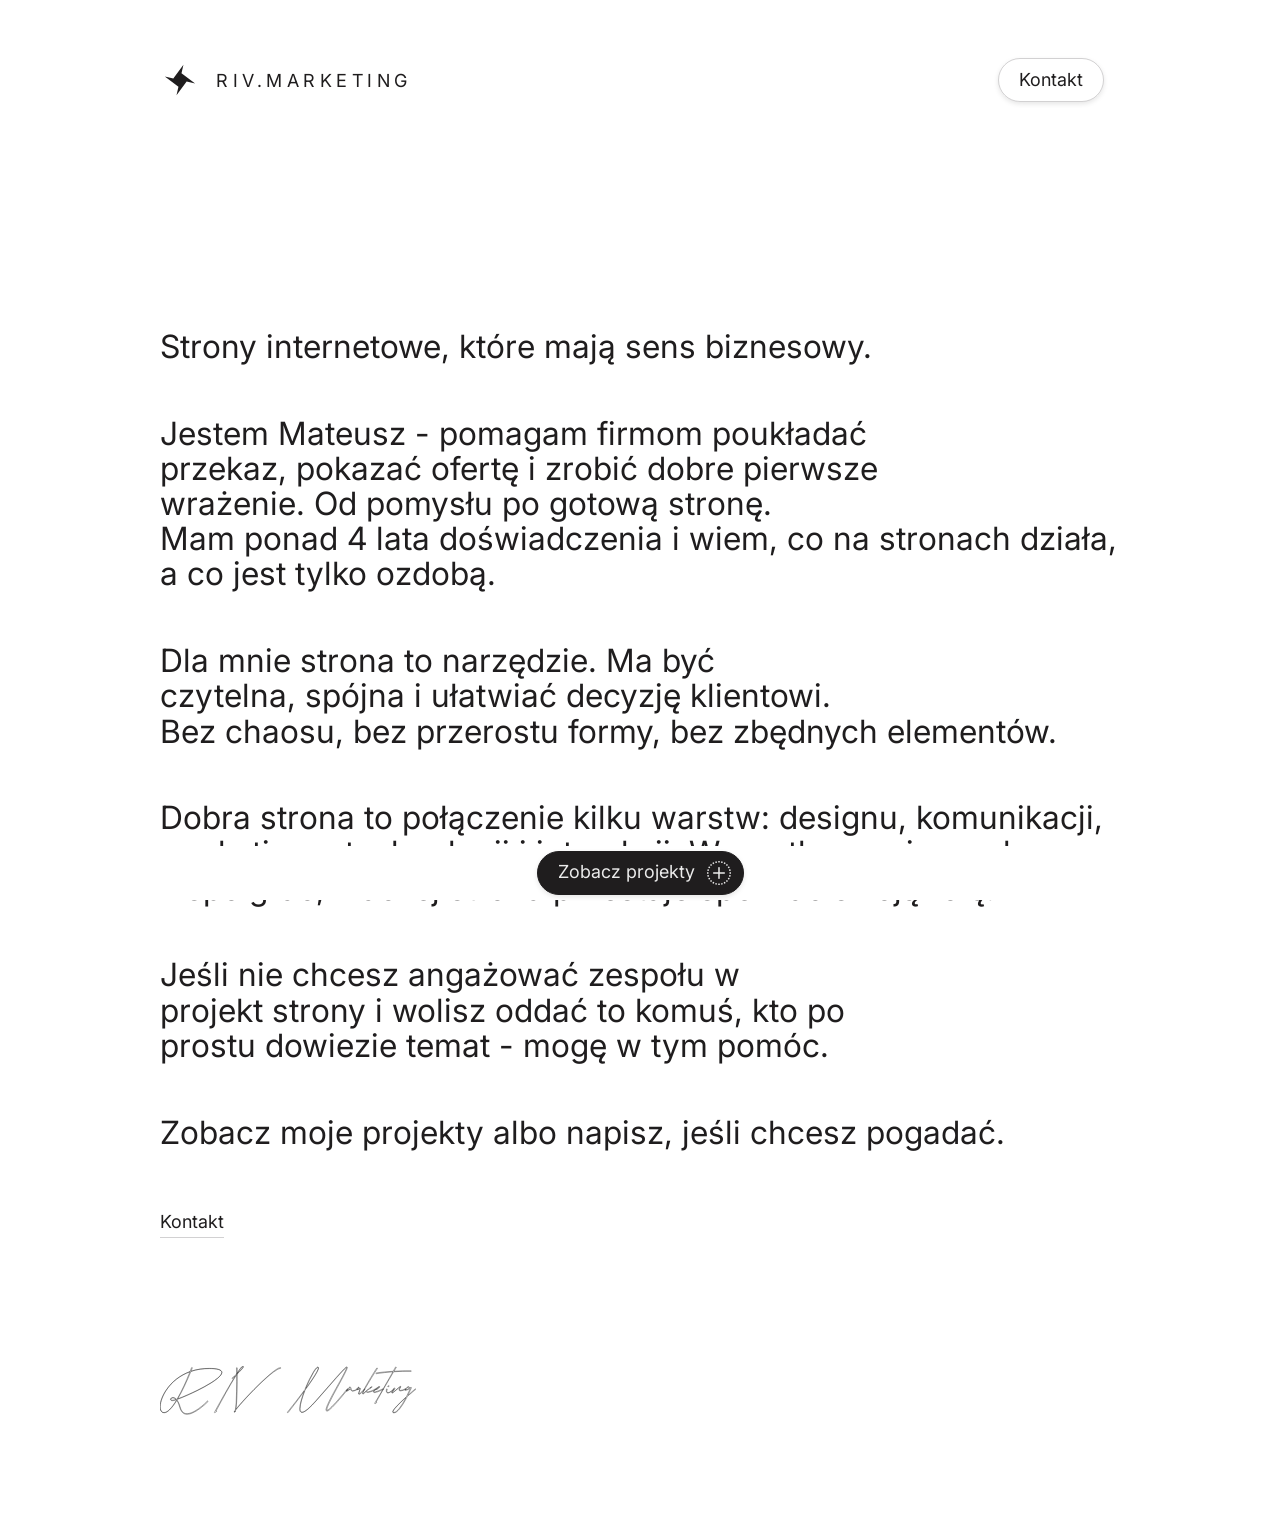
==== commit e2ea1cf5: "Update index.html" ====
--- a/index.html
+++ b/index.html
@@ -1,13 +1,13 @@
-<!DOCTYPE html><!--  This site was created in Webflow. https://webflow.com  --><!--  Last Published: Thu Jan 22 2026 13:01:47 GMT+0000 (Coordinated Universal Time)  -->
+<!DOCTYPE html><!--  This site was created in Webflow. https://webflow.com  --><!--  Last Published: Tue Jun 16 2026 19:43:07 GMT+0000 (Coordinated Universal Time)  -->
 <html data-wf-page="696f571dfbae717b915a9d28" data-wf-site="696f571bfbae717b915a9ca7" lang="pl">
 <head>
   <meta charset="utf-8">
-  <title>Website Name</title>
-  <meta content="Place website meta description here" name="description">
-  <meta content="Website Name" property="og:title">
-  <meta content="Place website meta description here" property="og:description">
-  <meta content="Website Name" property="twitter:title">
-  <meta content="Place website meta description here" property="twitter:description">
+  <title>RIV Mateusz Kawczyk | Strony Internetowe Webflow</title>
+  <meta content="Tworzę przemyślane strony internetowe dla firm. Fokus na komunikacji, strukturze i rozwiązaniach, które realnie wspierają sprzedaż i wizerunek" name="description">
+  <meta content="RIV Mateusz Kawczyk | Strony Internetowe Webflow" property="og:title">
+  <meta content="Tworzę przemyślane strony internetowe dla firm. Fokus na komunikacji, strukturze i rozwiązaniach, które realnie wspierają sprzedaż i wizerunek" property="og:description">
+  <meta content="RIV Mateusz Kawczyk | Strony Internetowe Webflow" name="twitter:title">
+  <meta content="Tworzę przemyślane strony internetowe dla firm. Fokus na komunikacji, strukturze i rozwiązaniach, które realnie wspierają sprzedaż i wizerunek" name="twitter:description">
   <meta property="og:type" content="website">
   <meta content="summary_large_image" name="twitter:card">
   <meta content="width=device-width, initial-scale=1" name="viewport">
@@ -642,11 +642,10 @@
             <div class="u-layout">
               <div class="u-layout-column-1  ">
                 <div data-number="49" data-wf--typography-paragraph--variant="h4" class="u-text w-variant-93e8af18-8413-e3ac-0442-72629401a3db u-rich-text w-richtext u-margin-bottom-8">
-                  <p>Jestem Mateusz.</p>
-                  <p>Tworzę strony internetowe, które mają sens biznesowy.<br>Pomagam firmom poukładać przekaz, pokazać ofertę i zrobić dobre pierwsze wrażenie.</p>
+                  <p>Strony internetowe, które mają sens biznesowy.<br></p>
                 </div>
                 <div data-number="49" data-wf--typography-paragraph--variant="h4" class="u-text w-variant-93e8af18-8413-e3ac-0442-72629401a3db u-rich-text w-richtext u-margin-bottom-8">
-                  <p>Pracuję sam i biorę pełną odpowiedzialność za projekt — od pomysłu po gotową stronę.<br>Mam ponad 4 lata doświadczenia i wiem, co na stronach działa, a co jest tylko ozdobą.</p>
+                  <p>Jestem Mateusz - pomagam firmom poukładać przekaz, pokazać ofertę i zrobić dobre pierwsze wrażenie. Od pomysłu po gotową stronę.<br>Mam ponad 4 lata doświadczenia i wiem, co na stronach działa, a co jest tylko ozdobą.</p>
                 </div>
                 <div data-number="49" data-wf--typography-paragraph--variant="h4" class="u-text w-variant-93e8af18-8413-e3ac-0442-72629401a3db u-rich-text w-richtext u-margin-bottom-8">
                   <p>Dla mnie strona to narzędzie. Ma być czytelna, spójna i ułatwiać decyzję klientowi.<br>Bez chaosu, bez przerostu formy, bez zbędnych elementów.</p>
@@ -655,7 +654,7 @@
                   <p>Dobra strona to połączenie kilku warstw: designu, komunikacji, marketingu, technologii i interakcji. Wszystko musi ze sobą współgrać, inaczej strona przestaje spełniać swoją rolę.</p>
                 </div>
                 <div data-number="49" data-wf--typography-paragraph--variant="h4" class="u-text w-variant-93e8af18-8413-e3ac-0442-72629401a3db u-rich-text w-richtext u-margin-bottom-8">
-                  <p>Jeśli nie chcesz angażować zespołu w projekt strony i wolisz oddać to komuś, kto po prostu dowiezie temat — mogę w tym pomóc.</p>
+                  <p>Jeśli nie chcesz angażować zespołu w projekt strony i wolisz oddać to komuś, kto po prostu dowiezie temat - mogę w tym pomóc.</p>
                 </div>
                 <div data-number="49" data-wf--typography-paragraph--variant="h4" class="u-text w-variant-93e8af18-8413-e3ac-0442-72629401a3db u-rich-text w-richtext u-margin-bottom-8">
                   <p>Zobacz moje projekty albo napisz, jeśli chcesz pogadać.</p>
@@ -750,7 +749,7 @@
         <div data-wf--spacer--variant="small" class="u-section-spacer w-variant-d422cbd0-f212-c815-68df-63414354c21d u-ignore-trim"></div>
         <div class="u-background-slot"></div>
       </section>
-      <dialog data-wf--modal--variant="full-screen" data-modal-target="modal-1" data-show-in-designer="false" class="modal_dialog w-variant-abed2e46-044e-db8d-e420-f41a8503c278">
+      <dialog data-wf--modal--variant="full-screen" data-modal-target="modal-1" data-show-in-designer="false" class="modal_dialog">
         <div class="u-embed-css w-embed">
           <style>
 .modal_dialog::backdrop { opacity: 0; }
@@ -1023,7 +1022,7 @@
 </script>
         </div>
       </dialog>
-      <dialog data-wf--modal--variant="full-screen-kontakt" data-modal-target="modal-2" data-show-in-designer="true" class="modal_dialog">
+      <dialog data-wf--modal--variant="full-screen-kontakt" data-modal-target="modal-2" data-show-in-designer="false" class="modal_dialog">
         <div class="u-embed-css w-embed">
           <style>
 .modal_dialog::backdrop { opacity: 0; }
@@ -1062,8 +1061,8 @@
                       </div>
                     </div>
                     <div class="u-layout-column-2  ">
-                      <div data-wf--grid--variant="default" style="" class="u-grid-wrapper u-gap-row-6" data-number="12">
-                        <div role="list" data-large-columns="2" data-medium-columns="2" data-small-columns="1" data-xsmall-columns="0" class="u-grid">
+                      <div data-wf--grid--variant="autofit" style="" class="u-grid-wrapper" data-number="12">
+                        <div role="list" data-large-columns="2" data-medium-columns="1" data-small-columns="1" data-xsmall-columns="1" class="u-grid w-variant-d58244bf-290f-ebb3-3aa0-352d6fa8e84f">
                           <div class="u-button-wrapper" style="">
                             <div class="u-display-contents">
                               <div data-wf--button-main--variant="link" class="button_main_wrap w-variant-625d5df4-ad91-f7dc-9e2f-2e69f3fd7400" data-button=" " data-trigger="hover focus">
@@ -1111,12 +1110,12 @@
           <div class="modal_nav_bottom">
             <div class="nav_top_wrap">
               <div class="nav_top_contain u-container">
-                <div href="#" aria-label="Powrót" class="nav_logo_link"><svg data-w-id="bb85231d-ee01-4d2d-a805-3e4ef4b30e5f" xmlns="http://www.w3.org/2000/svg" width="100%" viewbox="0 0 184 184" fill="none" class="nav_logo_svg">
+                <div href="#" data-modal-close="" aria-label="Powrót" class="nav_logo_link"><svg data-w-id="bb85231d-ee01-4d2d-a805-3e4ef4b30e5f" xmlns="http://www.w3.org/2000/svg" width="100%" viewbox="0 0 184 184" fill="none" class="nav_logo_svg">
                     <path d="M75.9236 161.592L84.8594 122.528L22.1583 75.9235L61.222 84.8594L107.82 22.1566L98.8837 61.2203L161.594 107.82L122.53 98.8837L75.9236 161.592Z" fill="currentColor"></path>
                   </svg>
                   <div class="logo_text">RIV.MARKETING</div>
                 </div>
-                <div data-wf--button-main--variant="secondary" data-modal-close="" class="button_main_wrap" data-button=" " data-trigger="hover focus">
+                <div data-wf--button-main--variant="secondary" data-modal-close="" class="button_main_wrap u-display-none-small" data-button=" " data-trigger="hover focus">
                   <div class="clickable_wrap u-cover-absolute">
                     <a target="" href="#" class="clickable_link w-inline-block"><span class="clickable_text u-sr-only">Powrót</span></a><button type="button" class="clickable_btn"><span class="clickable_text u-sr-only">Powrót</span></button>
                   </div>
@@ -1202,7 +1201,7 @@
   </div>
   <script src="https://d3e54v103j8qbb.cloudfront.net/js/jquery-3.5.1.min.dc5e7f18c8.js?site=696f571bfbae717b915a9ca7" type="text/javascript" integrity="sha256-9/aliU8dGd2tb6OSsuzixeV4y/faTqgFtohetphbbj0=" crossorigin="anonymous"></script>
   <script src="js/webflow.js" type="text/javascript"></script>
-  <script src="https://cdn.prod.website-files.com/gsap/3.14.2/gsap.min.js" type="text/javascript"></script>
+  <script src="https://cdn.prod.website-files.com/gsap/3.15.0/gsap.min.js" type="text/javascript"></script>
   <script src="https://cdnjs.cloudflare.com/ajax/libs/gsap/3.12.2/gsap.min.js"></script>
   <script>
 document.addEventListener('DOMContentLoaded', () => {
